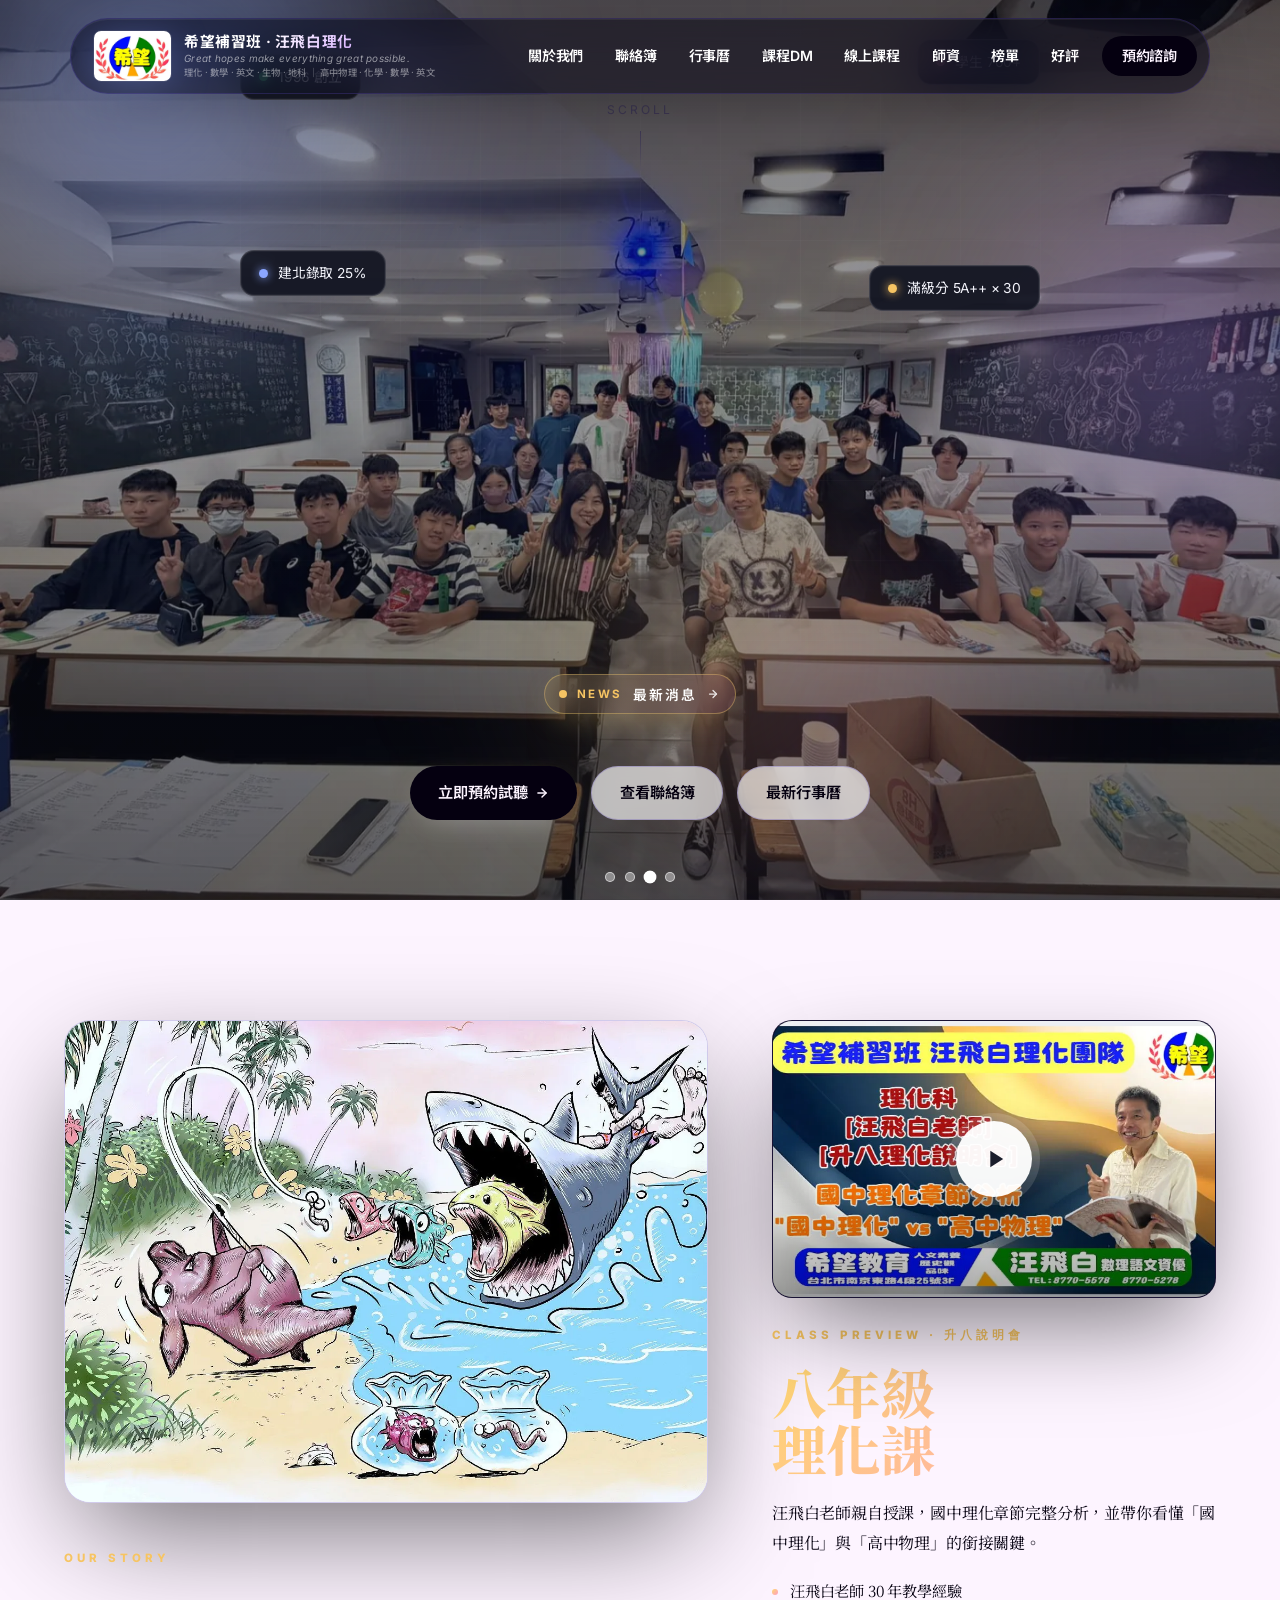
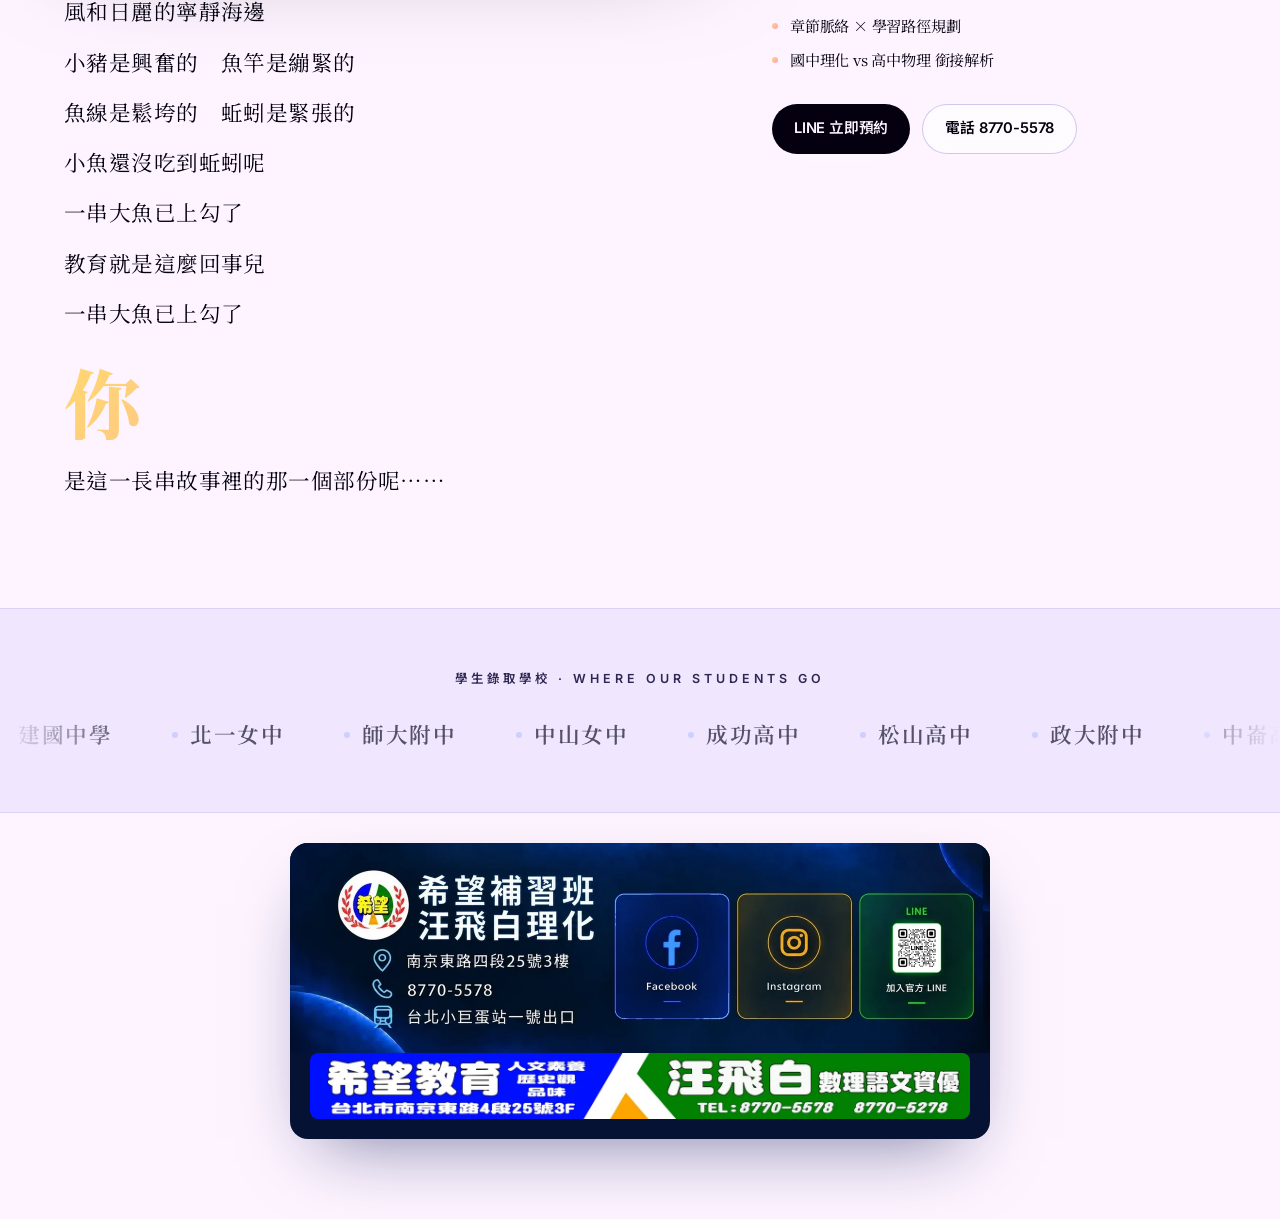
==== index.html @ b2a1453c "新增115第一次段考英雄榜、國七DM、資料夾整理" ====
<!DOCTYPE html>
<html lang="zh-Hant">
<head>
<meta charset="UTF-8" />
<meta name="viewport" content="width=device-width, initial-scale=1.0" />
<title>希望補習班 汪飛白理化 | 台北小巨蛋國高中文理補習班</title>
<meta name="description" content="希望補習班 · 汪飛白理化，深耕台北小巨蛋商圈 30 年。國高中文理專業師資團隊，建中北一女錄取率 25%、累積滿級分 30 人。國七~高三 物理、化學、數學、英文小班教學。" />
<meta name="keywords" content="希望補習班,希望文理補習班,汪飛白,汪飛白理化,松山補習班,小巨蛋補習班,敦化補習班,介壽補習班,國中補習班,高中補習班,國中理化,高中物理,國中數學,國中英文,建中,北一女" />
<meta name="author" content="希望補習班 汪飛白理化" />
<meta name="robots" content="index, follow, max-image-preview:large" />
<meta name="google-site-verification" content="10Nejl_O8mydsy_ZxcVvNp6edB3U8rQFWppxsWpcWUs" />

<!-- Open Graph (Facebook / LINE 分享卡片) -->
<meta property="og:type" content="website" />
<meta property="og:title" content="希望補習班 汪飛白理化 | 台北小巨蛋國高中文理補習班" />
<meta property="og:description" content="深耕台北小巨蛋商圈 30 年。建中北一女錄取率 25%、累積滿級分 30 人。國中高中物理、化學、數學、英文。" />
<meta property="og:image" content="https://www.ourhope.com.tw/og-image.jpg" />
<meta property="og:image:width" content="1200" />
<meta property="og:image:height" content="630" />
<meta property="og:image:alt" content="希望文理補習班 · 汪飛白理化 — 建中北一女錄取率 25%、會考滿級分 5A++ × 30" />
<meta property="og:url" content="https://www.ourhope.com.tw/" />
<meta property="og:site_name" content="希望補習班 汪飛白理化" />
<meta property="og:locale" content="zh_TW" />

<!-- Twitter Card -->
<meta name="twitter:card" content="summary_large_image" />
<meta name="twitter:title" content="希望補習班 汪飛白理化" />
<meta name="twitter:description" content="30 年信任之選 · 建北錄取率 25% · 滿級分 30 人" />
<meta name="twitter:image" content="https://www.ourhope.com.tw/og-image.jpg" />

<link rel="canonical" href="https://www.ourhope.com.tw/" />
<link rel="icon" type="image/png" href="navbar-logo.jpg" />

<!-- Schema.org 結構化資料 (Google 搜尋結果更豐富) -->
<script type="application/ld+json">
{
  "@context": "https://schema.org",
  "@type": "EducationalOrganization",
  "name": "希望補習班 汪飛白理化",
  "alternateName": ["希望文理補習班", "汪飛白理化", "希望補習班"],
  "url": "https://www.ourhope.com.tw/",
  "logo": "https://www.ourhope.com.tw/navbar-logo.jpg",
  "image": "https://www.ourhope.com.tw/og-image.jpg",
  "description": "深耕台北小巨蛋商圈 30 年，國高中文理專業師資。建中北一女錄取率 25%、累積滿級分 30 人。",
  "address": {
    "@type": "PostalAddress",
    "addressLocality": "台北市",
    "addressRegion": "松山區",
    "addressCountry": "TW"
  },
  "telephone": "+886-2-8770-5578"
}
</script>
<script type="application/ld+json">
{
  "@context": "https://schema.org",
  "@type": "WebSite",
  "url": "https://www.ourhope.com.tw/",
  "name": "希望補習班 汪飛白理化",
  "alternateName": "希望文理補習班"
}
</script>
<link rel="preconnect" href="https://fonts.googleapis.com">
<link rel="preconnect" href="https://fonts.gstatic.com" crossorigin>
<!-- 首屏主圖：最高優先度先抓，讓第一眼的畫面立刻出現 -->
<link rel="preload" as="image" href="封面底圖.webp" fetchpriority="high" />
<!-- 名片在每一頁最下方，先低優先權預抓，捲到時才不用等 -->
<link rel="preload" as="image" href="%E8%81%AF%E7%B5%A1%E8%B3%87%E8%A8%8A-v3.webp" media="(min-width: 681px)" fetchpriority="low" />
<link rel="preload" as="image" href="%E8%81%AF%E7%B5%A1%E8%B3%87%E8%A8%8A-%E6%89%8B%E6%A9%9F-v3.webp" media="(max-width: 680px)" fetchpriority="low" />
<link rel="preload" as="image" href="%E5%B8%8C%E6%9C%9B%E6%95%99%E8%82%B2%E6%8B%9B%E7%89%8C-v3.webp" fetchpriority="low" />
<!-- 字體改成非阻塞載入：不擋住第一次繪製 -->
<link rel="stylesheet" href="https://fonts.googleapis.com/css2?family=Inter:wght@400;500;600;700;800;900&family=Noto+Sans+TC:wght@400;500;600;700;800;900&family=Noto+Serif+TC:wght@500;700&display=swap" media="print" onload="this.media='all'" />
<noscript><link rel="stylesheet" href="https://fonts.googleapis.com/css2?family=Inter:wght@400;500;600;700;800;900&family=Noto+Sans+TC:wght@400;500;600;700;800;900&family=Noto+Serif+TC:wght@500;700&display=swap" /></noscript>
<style>
  :root {
    --bg: #fdf4ff;
    --bg-1: #f0e7ff;
    --bg-2: #e8dcff;
    --surface: rgba(255,255,255,0.65);
    --surface-2: rgba(255,255,255,0.80);
    --surface-3: rgba(255,255,255,0.92);
    --border: rgba(91, 71, 188, 0.14);
    --border-strong: rgba(91, 71, 188, 0.28);

    --text: #050010;
    --text-2: #15102a;
    --text-3: #2e2752;

    --brand: #8ba6ff;
    --brand-2: #6a8dff;
    --gold: #f6c463;
    --rose: #ff8bbf;
    --emerald: #4ade80;

    --g-hero: linear-gradient(135deg, #8ba6ff 0%, #b88dff 40%, #ff8bbf 80%, #ffc063 100%);
    --g-brand: linear-gradient(135deg, #8ba6ff 0%, #b88dff 100%);
    --g-gold: linear-gradient(135deg, #ffd88a 0%, #f6a14f 100%);
    --g-text: linear-gradient(135deg, #5b6ee6 0%, #d946ef 60%, #f59e0b 100%);

    --ease: cubic-bezier(0.22, 1, 0.36, 1);
    --ease-smooth: cubic-bezier(0.4, 0, 0.2, 1);

    --r-sm: 12px;
    --r-md: 18px;
    --r-lg: 24px;
    --r-xl: 36px;
  }

  * { margin: 0; padding: 0; box-sizing: border-box; }

  html {
    scroll-behavior: smooth;
    -webkit-font-smoothing: antialiased;
    -moz-osx-font-smoothing: grayscale;
  }

  body {
    font-family: 'Inter', 'Noto Sans TC', -apple-system, BlinkMacSystemFont, "PingFang TC", "Microsoft JhengHei", sans-serif;
    color: var(--text);
    background: #fdf4ff;
    line-height: 1.6;
    overflow-x: hidden;
    letter-spacing: -0.011em;
  }

  /* Grain 雜訊紋理 */
  body::before {
    content: '';
    position: fixed;
    inset: 0;
    background-image: url("data:image/svg+xml,%3Csvg xmlns='http://www.w3.org/2000/svg' width='200' height='200'%3E%3Cfilter id='n'%3E%3CfeTurbulence type='fractalNoise' baseFrequency='0.8' numOctaves='3' stitchTiles='stitch'/%3E%3CfeColorMatrix values='0 0 0 0 1  0 0 0 0 1  0 0 0 0 1  0 0 0 0.04 0'/%3E%3C/filter%3E%3Crect width='200' height='200' filter='url(%23n)'/%3E%3C/svg%3E");
    opacity: 0.18;
    pointer-events: none;
    z-index: 2000;
    mix-blend-mode: multiply;
  }

  /* 光暈已移除 — 純亮色漸層底色 */

  img { max-width: 100%; display: block; }
  a { color: inherit; text-decoration: none; }
  button { font-family: inherit; }

  ::selection {
    background: rgba(91,110,230,0.25);
    color: var(--text);
  }

  /* 滾動進度條 */
  .scroll-progress {
    position: fixed;
    top: 0; left: 0;
    height: 2px;
    background: var(--g-hero);
    width: 0;
    z-index: 2100;
    transition: width 0.1s;
  }

  /* 游標光暈 */
  .cursor-glow {
    position: fixed;
    width: 500px; height: 500px;
    border-radius: 50%;
    background: radial-gradient(circle, rgba(139,166,255,0.08) 0%, transparent 60%);
    pointer-events: none;
    z-index: 1;
    transform: translate(-50%, -50%);
    transition: opacity 0.3s;
    opacity: 0;
  }

  .container {
    max-width: 1200px;
    margin: 0 auto;
    padding: 0 24px;
    position: relative;
    z-index: 1;
  }

  .container-wide {
    max-width: 1320px;
    margin: 0 auto;
    padding: 0 24px;
    position: relative;
    z-index: 1;
  }

  /* ========== 導覽列 ========== */
  /* 只給搜尋引擎與螢幕閱讀器看的標題：畫面上不佔位置，內容與招牌文字一致 */
  .sr-title {
    position: absolute; width: 1px; height: 1px;
    margin: -1px; padding: 0; overflow: hidden;
    clip: rect(0 0 0 0); clip-path: inset(50%); white-space: nowrap; border: 0;
  }

  header {
    position: fixed;
    top: 18px;
    left: 50%;
    transform: translateX(-50%);
    width: calc(100% - 32px);
    max-width: 1140px;
    z-index: 1000;
    transition: top 0.4s var(--ease);
  }

  nav {
    display: flex;
    justify-content: space-between;
    align-items: center;
    padding: 11px 12px 11px 22px;
    background: rgba(8,8,20,0.55);
    backdrop-filter: blur(24px) saturate(1.8);
    -webkit-backdrop-filter: blur(24px) saturate(1.8);
    border: 1px solid var(--border-strong);
    border-radius: 999px;
    box-shadow: 0 20px 60px -25px rgba(0,0,0,0.6), inset 0 1px 0 rgba(255,255,255,0.06);
    transition: all 0.4s var(--ease);
  }

  header.scrolled nav { background: rgba(8,8,20,0.85); }

  /* 往下滑時導覽列淡出、往上滑或回到頂部時淡入 */
  header {
    transition: top 0.4s var(--ease), opacity 0.35s var(--ease), transform 0.35s var(--ease);
  }
  header.nav-hidden {
    opacity: 0;
    transform: translateX(-50%) translateY(-16px);
    pointer-events: none;
  }

  .logo {
    display: flex;
    align-items: center;
    gap: 12px;
    text-decoration: none;
    transition: opacity 0.3s var(--ease), transform 0.3s var(--ease);
  }

  .logo:hover { opacity: 0.9; transform: translateY(-1px); }

  .logo-img {
    height: 52px;
    width: auto;
    display: block;
    border-radius: 8px;
    border: 1px solid rgba(255,255,255,0.08);
    filter: drop-shadow(0 6px 18px rgba(139,166,255,0.28));
  }

  .logo-text {
    display: flex;
    flex-direction: column;
    gap: 2px;
    line-height: 1.2;
    white-space: nowrap;
  }
  .logo-name {
    font-size: 0.92rem;
    font-weight: 700;
    color: #fff;
    letter-spacing: 0.6px;
    background: linear-gradient(135deg, #fff 30%, #d9b3ff 70%, #ffd770);
    -webkit-background-clip: text;
    background-clip: text;
    -webkit-text-fill-color: transparent;
  }
  .logo-slogan {
    font-size: 0.62rem;
    color: rgba(255,255,255,0.55);
    font-style: italic;
    letter-spacing: 0.3px;
    font-family: 'Inter', 'Noto Serif TC', serif;
  }
  .logo-subjects {
    font-size: 0.58rem;
    color: rgba(255,255,255,0.42);
    letter-spacing: 0.2px;
    font-weight: 500;
  }

  /* 中尺寸隱藏科別列，維持 nav 不過度擁擠 */
  @media (max-width: 1180px) {
    .logo-subjects { display: none; }
  }
  @media (max-width: 1020px) {
    .logo-slogan { display: none; }
  }
  /* 手機保留店名，隱藏標語跟科目 */
  @media (max-width: 900px) {
    .logo-name {
      font-size: 0.88rem;
      line-height: 1.15;
      white-space: nowrap;
    }
  }
  @media (max-width: 560px) {
    .logo-name { font-size: 0.78rem; }
  }
  @media (max-width: 420px) {
    .logo-name { font-size: 0.72rem; }
  }

  @media (max-width: 768px) {
    .logo-img { height: 42px; }
  }

  .nav-links {
    display: flex;
    gap: 2px;
    list-style: none;
    align-items: center;
  }

  .nav-links > li > a {
    color: #ffffff;
    font-size: 0.88rem;
    font-weight: 600;
    padding: 8px 15px;
    border-radius: 999px;
    transition: all 0.3s var(--ease);
    display: inline-block;
  }

  .nav-links > li > a:hover {
    color: #ffffff;
    background: rgba(255,255,255,0.16);
  }

  .nav-cta {
    color: var(--bg) !important;
    background: var(--text);
    padding: 9px 20px !important;
    font-weight: 600 !important;
    border-radius: 999px;
    transition: all 0.3s var(--ease);
    margin-left: 6px;
  }

  .nav-cta:hover {
    background: white !important;
    transform: translateY(-1px);
    box-shadow: 0 10px 30px -10px rgba(255,255,255,0.4);
  }

  .menu-toggle {
    display: none;
    background: var(--surface-2);
    border: 1px solid var(--border-strong);
    color: var(--text);
    width: 38px; height: 38px;
    border-radius: 999px;
    cursor: pointer;
    font-size: 1rem;
  }

  /* ========== Hero ========== */
  .hero {
    padding: 140px 0 60px;
    position: relative;
    overflow: hidden;
    min-height: 100vh;
    display: flex !important;
    align-items: flex-end !important;
    background: #0a0c16;
  }

  /* === Hero 背景輪播 === */
  /* 首屏主圖的極小模糊預覽（內嵌 <1KB）：圖還沒到之前就先有畫面，不會留白 */
  .hero-slides {
    background-image: url("[data-uri]");
    background-size: cover;
    background-position: center;
  }
  .hero-slides {
    position: absolute !important;
    inset: 0;
    z-index: 0 !important;
    overflow: hidden;
  }
  .hero-slide {
    position: absolute;
    inset: 0;
    background-size: cover;
    background-position: center;
    background-repeat: no-repeat;
    opacity: 0;
    transition: opacity 1.4s cubic-bezier(0.4, 0, 0.2, 1);
    will-change: opacity;
  }
  /* 顯示完整圖片（不裁切，會留邊） */
  .hero-slide.is-contain {
    background-size: contain;
    background-color: #0a0c16;
  }
  .hero-slide.is-active { opacity: 1; }
  /* 上方深色漸層 - 改成較淡讓照片看得清楚 */
  .hero-slides::after {
    content: '';
    position: absolute;
    inset: 0;
    background: linear-gradient(180deg,
      rgba(10, 12, 22, 0.55) 0%,
      rgba(10, 12, 22, 0.40) 45%,
      rgba(10, 12, 22, 0.65) 100%);
    pointer-events: none;
    z-index: 2;
  }
  .hero > .floating-elements,
  .hero > .scroll-indicator { position: relative; z-index: 3; }
  /* hero 內容區 (NEWS + 按鈕) 永遠固定在 hero 底部 */
  .hero > .container {
    position: absolute !important;
    left: 0 !important;
    right: 0 !important;
    bottom: 80px !important;
    z-index: 4;
  }
  .hero-inner {
    position: relative;
    z-index: 5;
  }
  .hero > .hero-bg { position: absolute; z-index: 1; }
  .hero > .hero-dots { z-index: 5; }

  /* 輪播指示器（小圓點） */
  .hero-dots {
    position: absolute;
    bottom: 18px;
    left: 50%;
    transform: translateX(-50%);
    display: flex;
    gap: 10px;
    z-index: 5;
  }
  .hero-dot {
    width: 10px;
    height: 10px;
    border-radius: 50%;
    background: rgba(255,255,255,0.4);
    border: 1px solid rgba(255,255,255,0.6);
    cursor: pointer;
    padding: 0;
    transition: background 0.3s, transform 0.3s;
  }
  .hero-dot:hover { background: rgba(255,255,255,0.7); }
  .hero-dot.is-active {
    background: #fff;
    transform: scale(1.3);
  }

  .hero-bg {
    position: absolute;
    inset: 0;
    pointer-events: none;
    overflow: hidden;
  }

  .orb {
    position: absolute;
    border-radius: 50%;
    filter: blur(100px);
  }

  .orb-1 {
    width: 600px; height: 600px;
    background: radial-gradient(circle, rgba(139,166,255,0.6) 0%, transparent 70%);
    top: -200px; left: -150px;
    animation: float 25s infinite ease-in-out;
  }

  .orb-2 {
    width: 500px; height: 500px;
    background: radial-gradient(circle, rgba(184,141,255,0.5) 0%, transparent 70%);
    top: 100px; right: -150px;
    animation: float 30s infinite ease-in-out reverse;
  }

  .orb-3 {
    width: 400px; height: 400px;
    background: radial-gradient(circle, rgba(246,196,99,0.3) 0%, transparent 70%);
    bottom: 50px; left: 40%;
    animation: float 35s infinite ease-in-out;
  }

  .orb-4 {
    width: 350px; height: 350px;
    background: radial-gradient(circle, rgba(255,139,191,0.3) 0%, transparent 70%);
    top: 60%; right: 20%;
    animation: float 28s infinite ease-in-out reverse;
  }

  @keyframes float {
    0%, 100% { transform: translate(0, 0) scale(1); }
    33% { transform: translate(80px, -60px) scale(1.1); }
    66% { transform: translate(-50px, 80px) scale(0.95); }
  }

  /* Hero 網格背景 */
  .hero-grid {
    position: absolute;
    inset: 0;
    background-image:
      linear-gradient(rgba(255,255,255,0.02) 1px, transparent 1px),
      linear-gradient(90deg, rgba(255,255,255,0.02) 1px, transparent 1px);
    background-size: 80px 80px;
    mask-image: radial-gradient(ellipse 80% 60% at 50% 40%, black 30%, transparent 80%);
    -webkit-mask-image: radial-gradient(ellipse 80% 60% at 50% 40%, black 30%, transparent 80%);
    pointer-events: none;
  }

  /* 浮動徽章/圖示 */
  .floating-elements {
    position: absolute;
    inset: 0;
    pointer-events: none;
    z-index: 3;
  }

  .float-item {
    position: absolute;
    background: rgba(20, 22, 34, 0.94);
    border: 1px solid rgba(255,255,255,0.18);
    border-radius: 14px;
    padding: 11px 18px;
    font-size: 0.86rem;
    color: #f3f4fb;
    display: flex;
    align-items: center;
    gap: 10px;
    box-shadow: 0 24px 60px -20px rgba(0,0,0,0.55), 0 0 0 1px rgba(255,255,255,0.04) inset;
    white-space: nowrap;
    animation: floatUp 12s infinite ease-in-out;
  }

  .float-item .dot {
    width: 9px; height: 9px;
    border-radius: 50%;
  }

  /* 四顆浮動徽章：時間軸縮小到 560px 後，徽章往內收到 calc(50% - 400px)，
     離中間 560px 寬的內容仍留約 120px 緩衝；上徽章壓在 navbar 下方留白，
     下徽章貼在按鈕下方留白，在 990px 左右的視窗就看得到。 */
  .float-1 { top: 110px; left: calc(50% - 400px); animation-delay: 0s; }
  .float-1 .dot { background: var(--brand); box-shadow: 0 0 10px var(--brand); }

  .float-2 { top: 125px; right: calc(50% - 400px); animation-delay: -3s; }
  .float-2 .dot { background: var(--gold); box-shadow: 0 0 10px var(--gold); }

  .float-3 { bottom: 40px; left: calc(50% - 400px); animation-delay: -6s; }
  .float-3 .dot { background: var(--emerald); box-shadow: 0 0 10px var(--emerald); }

  .float-4 { bottom: 55px; right: calc(50% - 400px); animation-delay: -9s; }
  .float-4 .dot { background: var(--rose); box-shadow: 0 0 10px var(--rose); }

  /* 視窗不夠寬就直接隱藏，避免擠壓主內容 */
  @media (max-width: 900px) {
    .floating-elements { display: none; }
  }

  @keyframes floatUp {
    0%, 100% { transform: translateY(0); opacity: 0.7; }
    50% { transform: translateY(-20px); opacity: 1; }
  }

  .hero-inner {
    position: relative;
    z-index: 5;
    text-align: center;
    max-width: 950px;
    margin: 0 auto;
    width: 100%;
  }


  /* 預約按鈕：跟 NEWS 一起在 hero-inner 內，不額外定位 */
  .hero > .container .hero-buttons {
    margin-top: 24px !important;
    animation: none !important;
  }

  /* ========== 最新消息 Pill ========== */
  .news-pill {
    display: inline-flex;
    align-items: center;
    gap: 10px;
    padding: 9px 16px 9px 14px;
    margin: 0 auto 28px;
    background: linear-gradient(135deg, rgba(255, 215, 112, 0.14), rgba(255, 139, 191, 0.1));
    border: 1px solid rgba(255, 215, 112, 0.35);
    border-radius: 999px;
    color: #fff;
    font-family: 'Inter', 'Noto Sans TC', sans-serif;
    font-size: 0.86rem;
    letter-spacing: 0.04em;
    cursor: pointer;
    backdrop-filter: blur(12px);
    -webkit-backdrop-filter: blur(12px);
    box-shadow: 0 10px 30px -10px rgba(255, 215, 112, 0.35);
    transition: transform 0.25s var(--ease), box-shadow 0.25s var(--ease), border-color 0.25s var(--ease);
    animation: fadeInUp 0.9s var(--ease) 0.3s both;
  }
  .news-pill:hover {
    transform: translateY(-2px);
    border-color: rgba(255, 215, 112, 0.7);
    box-shadow: 0 16px 40px -10px rgba(255, 215, 112, 0.55);
  }
  .news-pill-dot {
    width: 8px;
    height: 8px;
    border-radius: 50%;
    background: var(--gold);
    box-shadow: 0 0 0 0 rgba(255, 215, 112, 0.9);
    animation: newsPillPulse 2.1s infinite;
    flex: 0 0 auto;
  }
  @keyframes newsPillPulse {
    0%   { box-shadow: 0 0 0 0 rgba(255, 215, 112, 0.85); }
    70%  { box-shadow: 0 0 0 12px rgba(255, 215, 112, 0); }
    100% { box-shadow: 0 0 0 0 rgba(255, 215, 112, 0); }
  }
  .news-pill-kicker {
    font-size: 0.72rem;
    font-weight: 700;
    letter-spacing: 2.5px;
    color: var(--gold);
  }
  .news-pill-label {
    font-weight: 600;
    letter-spacing: 0.15em;
  }
  .news-pill-arrow {
    opacity: 0.85;
    transition: transform 0.25s var(--ease);
  }
  .news-pill:hover .news-pill-arrow {
    transform: translateX(3px);
  }

  /* ========== 最新消息 彈窗 ========== */
  .news-modal {
    position: fixed;
    inset: 0;
    z-index: 9999;
    display: flex;
    align-items: center;
    justify-content: center;
    padding: 24px;
  }
  .news-modal[hidden] { display: none; }
  .news-modal-backdrop {
    position: absolute;
    inset: 0;
    background: rgba(6, 8, 18, 0.72);
    backdrop-filter: blur(8px);
    -webkit-backdrop-filter: blur(8px);
    opacity: 0;
    transition: opacity 0.25s var(--ease);
    cursor: pointer;
  }
  .news-modal.is-open .news-modal-backdrop { opacity: 1; }

  .news-modal-card {
    position: relative;
    width: min(520px, 100%);
    padding: 44px 40px 36px;
    background: linear-gradient(180deg, rgba(28, 32, 50, 0.98), rgba(18, 20, 34, 0.98));
    border: 1px solid rgba(255, 215, 112, 0.28);
    border-radius: 20px;
    box-shadow: 0 40px 120px -20px rgba(0, 0, 0, 0.8), 0 0 0 1px rgba(255,255,255,0.04) inset;
    text-align: center;
    transform: translateY(20px) scale(0.96);
    opacity: 0;
    transition: transform 0.3s var(--ease), opacity 0.3s var(--ease);
  }
  .news-modal.is-open .news-modal-card {
    transform: translateY(0) scale(1);
    opacity: 1;
  }
  .news-modal-close {
    position: absolute;
    top: 14px;
    right: 16px;
    width: 34px;
    height: 34px;
    border-radius: 50%;
    border: 1px solid rgba(255,255,255,0.15);
    background: rgba(255,255,255,0.04);
    color: #fff;
    font-size: 1.4rem;
    line-height: 1;
    cursor: pointer;
    display: flex;
    align-items: center;
    justify-content: center;
    transition: background 0.2s var(--ease), border-color 0.2s var(--ease);
  }
  .news-modal-close:hover {
    background: rgba(255,255,255,0.12);
    border-color: rgba(255,255,255,0.3);
  }
  .news-modal-kicker {
    display: inline-block;
    font-family: 'Inter', 'Noto Sans TC', sans-serif;
    font-size: 0.72rem;
    font-weight: 700;
    letter-spacing: 3px;
    color: var(--gold);
    margin-bottom: 14px;
  }
  .news-modal-title {
    font-family: 'Noto Serif TC', serif;
    font-size: clamp(1.4rem, 3.5vw, 1.8rem);
    font-weight: 700;
    color: #fff;
    letter-spacing: -0.01em;
    line-height: 1.35;
    margin: 0 0 14px;
  }
  .news-modal-body {
    color: var(--text-2);
    font-size: 1rem;
    line-height: 1.75;
    margin: 0 0 28px;
  }
  .news-modal-actions {
    display: flex;
    gap: 12px;
    justify-content: center;
    flex-wrap: wrap;
  }
  .news-modal-actions .btn { min-width: 140px; }

  @media (max-width: 520px) {
    .news-modal-card { padding: 36px 22px 26px; }
    .news-pill { font-size: 0.78rem; padding: 8px 14px 8px 12px; }
    .news-pill-kicker { display: none; }
  }

  .hero-badge {
    display: inline-flex;
    align-items: center;
    gap: 10px;
    background: var(--surface);
    border: 1px solid var(--border-strong);
    padding: 7px 16px 7px 8px;
    border-radius: 999px;
    font-size: 0.82rem;
    color: var(--text-2);
    margin-bottom: 36px;
    backdrop-filter: blur(20px);
    -webkit-backdrop-filter: blur(20px);
    animation: fadeInDown 0.8s var(--ease) 0.2s both;
  }

  .hero-badge .dot-wrap {
    width: 18px; height: 18px;
    border-radius: 50%;
    background: rgba(74,222,128,0.15);
    display: flex;
    align-items: center;
    justify-content: center;
  }

  .hero-badge .dot-wrap::after {
    content: '';
    width: 7px; height: 7px;
    border-radius: 50%;
    background: var(--emerald);
    box-shadow: 0 0 10px var(--emerald);
    animation: pulse 2s infinite;
  }

  @keyframes pulse {
    0%, 100% { opacity: 1; transform: scale(1); }
    50% { opacity: 0.5; transform: scale(0.8); }
  }

  .hero h1 {
    font-size: clamp(2.6rem, 7vw, 6rem);
    font-weight: 700;
    line-height: 1.02;
    letter-spacing: -0.035em;
    margin-bottom: 32px;
    background: var(--g-text);
    -webkit-background-clip: text;
    background-clip: text;
    -webkit-text-fill-color: transparent;
    animation: fadeInUp 1s var(--ease) 0.4s both;
  }

  .hero h1 .gradient-word {
    background: var(--g-hero);
    background-size: 200% 200%;
    -webkit-background-clip: text;
    background-clip: text;
    -webkit-text-fill-color: transparent;
    display: inline-block;
    animation: gradientShift 6s ease-in-out infinite;
  }

  @keyframes gradientShift {
    0%, 100% { background-position: 0% 50%; }
    50% { background-position: 100% 50%; }
  }

  .hero h1 .serif {
    font-family: 'Noto Serif TC', serif;
    font-weight: 500;
    font-style: italic;
  }

  .hero-desc {
    font-size: clamp(1rem, 1.4vw, 1.25rem);
    color: var(--text-2);
    margin-bottom: 44px;
    line-height: 1.7;
    max-width: 680px;
    margin-left: auto;
    margin-right: auto;
    font-weight: 400;
    animation: fadeInUp 1s var(--ease) 0.6s both;
  }

  .hero-buttons {
    display: flex;
    gap: 14px;
    justify-content: center;
    flex-wrap: wrap;
    margin-top: 56px;
    animation: fadeInUp 1s var(--ease) 1.1s both;
  }

  @keyframes fadeInUp {
    from { opacity: 0; transform: translateY(30px); }
    to { opacity: 1; transform: translateY(0); }
  }

  @keyframes fadeInDown {
    from { opacity: 0; transform: translateY(-20px); }
    to { opacity: 1; transform: translateY(0); }
  }

  .btn {
    display: inline-flex;
    align-items: center;
    gap: 8px;
    padding: 14px 28px;
    border-radius: 999px;
    font-family: inherit;
    font-size: 0.95rem;
    font-weight: 600;
    border: none;
    cursor: pointer;
    transition: all 0.3s var(--ease);
    position: relative;
    overflow: hidden;
    text-decoration: none;
  }

  .btn-primary {
    background: var(--text);
    color: var(--bg);
    box-shadow: 0 10px 30px -10px rgba(255,255,255,0.3);
  }

  .btn-primary::before {
    content: '';
    position: absolute;
    inset: 0;
    background: var(--g-hero);
    opacity: 0;
    transition: opacity 0.4s;
  }

  .btn-primary:hover::before { opacity: 1; }
  .btn-primary > * { position: relative; z-index: 1; }

  .btn-primary:hover {
    transform: translateY(-2px);
    color: white;
    box-shadow: 0 20px 40px -10px rgba(139,166,255,0.5);
  }

  .btn-ghost {
    background: var(--surface);
    color: var(--text);
    border: 1px solid var(--border-strong);
    backdrop-filter: blur(10px);
  }

  .btn-ghost:hover {
    background: var(--surface-2);
    border-color: var(--text-3);
    transform: translateY(-2px);
  }

  .btn-arrow { transition: transform 0.3s var(--ease); }
  .btn:hover .btn-arrow { transform: translateX(4px); }

  /* Scroll 指示器 */
  .scroll-indicator {
    position: absolute;
    bottom: 40px;
    left: 50%;
    transform: translateX(-50%);
    color: var(--text-3);
    font-size: 0.75rem;
    letter-spacing: 3px;
    text-transform: uppercase;
    display: flex;
    flex-direction: column;
    align-items: center;
    gap: 12px;
    opacity: 0.6;
    animation: bounce 2s infinite;
    z-index: 5;
  }

  .scroll-indicator::after {
    content: '';
    width: 1px; height: 40px;
    background: linear-gradient(180deg, var(--text-3), transparent);
  }

  @keyframes bounce {
    0%, 100% { transform: translate(-50%, 0); }
    50% { transform: translate(-50%, 8px); }
  }

  /* ========== Marquee 學校列 ========== */
  .trusted {
    padding: 50px 0;
    border-top: 1px solid var(--border);
    border-bottom: 1px solid var(--border);
    overflow: hidden;
    background: var(--bg-1);
  }

  .trusted-label {
    text-align: center;
    color: var(--text-3);
    font-size: 0.78rem;
    letter-spacing: 4px;
    margin-bottom: 28px;
    text-transform: uppercase;
    font-weight: 600;
  }

  .marquee {
    display: flex;
    overflow: hidden;
    mask-image: linear-gradient(90deg, transparent, black 10%, black 90%, transparent);
    -webkit-mask-image: linear-gradient(90deg, transparent, black 10%, black 90%, transparent);
  }

  .marquee-track {
    display: flex;
    gap: 60px;
    animation: scroll 62s linear infinite;  /* 學校變多，時間跟著拉長，速度維持原本的感覺 */
    padding-right: 60px;
    white-space: nowrap;
  }

  @keyframes scroll {
    to { transform: translateX(-50%); }
  }

  .marquee-item {
    font-size: 1.35rem;
    font-weight: 600;
    color: var(--text-2);
    letter-spacing: 1.5px;
    display: flex;
    align-items: center;
    gap: 12px;
    font-family: 'Noto Serif TC', serif;
    opacity: 0.7;
    transition: opacity 0.3s, color 0.3s;
  }

  .marquee-item:hover { color: var(--text); opacity: 1; }

  .marquee-item::before {
    content: '';
    width: 6px; height: 6px;
    border-radius: 50%;
    background: var(--brand);
    opacity: 0.5;
  }

  /* ========== Section 共用 ========== */
  /* 畫面外的卡片先不畫（132 張聯絡簿卡是最大宗）。
     contain-intrinsic-size 給一個預估高度，捲軸才不會亂跳。 */
  /* 只用在「沒有圖片」的卡片上。有圖片的區塊不能用，
     否則圖片會等到快捲到才開始載，反而變慢。 */
  .homework-subject { content-visibility: auto; contain-intrinsic-size: auto 96px; }
  .school-card      { content-visibility: auto; contain-intrinsic-size: auto 150px; }
  .faq-item         { content-visibility: auto; contain-intrinsic-size: auto 80px; }

  /* ===== 效能 =====
     1) 捲動時暫停裝飾性動畫：捲的當下看不出來，但省掉整頁重繪
     2) 看不到的區塊不畫：content-visibility 讓瀏覽器跳過畫面外的排版與繪製 */
  /* 捲動中暫停所有 CSS 動畫（fade-up 用的是 transition，不受影響） */
  html.is-scrolling *,
  html.is-scrolling *::before,
  html.is-scrolling *::after {
    animation-play-state: paused !important;
  }
  @media (prefers-reduced-motion: reduce) {
    .float-item, .orb, .news-pill, .marquee-track { animation: none !important; }
  }

  /* 不設 z-index：避免建立堆疊脈絡，否則小飛（固定定位）無法排在
     section 內部的背景圖之上、文字容器之下。位置在 DOM 後方，
     仍會正常蓋過 .page-bg。 */
  section { padding: 140px 0; position: relative; }

  .section-header {
    text-align: center;
    margin-bottom: 80px;
    max-width: 760px;
    margin-left: auto;
    margin-right: auto;
  }

  .section-kicker {
    display: inline-flex;
    align-items: center;
    gap: 12px;
    color: var(--brand);
    font-size: 0.8rem;
    font-weight: 600;
    letter-spacing: 4px;
    margin-bottom: 18px;
    text-transform: uppercase;
    padding: 6px 14px;
    background: rgba(139,166,255,0.08);
    border: 1px solid rgba(139,166,255,0.2);
    border-radius: 999px;
  }

  .section-kicker::before {
    content: '';
    width: 5px; height: 5px;
    border-radius: 50%;
    background: var(--brand);
    box-shadow: 0 0 8px var(--brand);
  }

  .section-title {
    font-size: clamp(2rem, 4vw, 3.4rem);
    font-weight: 700;
    margin-bottom: 20px;
    letter-spacing: -0.035em;
    line-height: 1.1;
    background: var(--g-text);
    -webkit-background-clip: text;
    background-clip: text;
    -webkit-text-fill-color: transparent;
  }

  .section-title .serif {
    font-family: 'Noto Serif TC', serif;
    font-weight: 500;
    font-style: italic;
  }

  .section-subtitle {
    color: var(--text-2);
    font-size: 1.08rem;
    line-height: 1.75;
  }

  /* ========== About ========== */
  .about { padding: 140px 0 120px; position: relative; }
  .about::before {
    content: '';
    position: absolute;
    top: 10%; left: 50%;
    transform: translateX(-50%);
    width: 1000px; height: 500px;
    background: radial-gradient(ellipse, rgba(246,196,99,0.06), transparent 70%);
    pointer-events: none;
  }

  /* 關於我們 · 宗旨 */
  .about-mission {
    max-width: 760px;
    margin: 48px auto 0;
    text-align: center;
    font-family: 'Noto Serif TC', serif;
  }
  .about-mission p {
    font-size: clamp(1.02rem, 1.5vw, 1.18rem);
    line-height: 2;
    color: var(--text-2);
    margin: 0 0 18px;
    letter-spacing: 0.02em;
  }
  .about-mission p:last-child { margin-bottom: 0; }
  .about-mission strong {
    color: #fff;
    font-weight: 700;
    background: linear-gradient(135deg, #ffd770, #ff9ec4);
    -webkit-background-clip: text;
    background-clip: text;
    -webkit-text-fill-color: transparent;
  }
  .about-mission em {
    font-style: normal;
    font-weight: 700;
    color: var(--gold);
    border-bottom: 1px dashed rgba(255,215,112,0.45);
    padding-bottom: 2px;
  }

  .about-divider {
    width: 80px;
    height: 1px;
    margin: 72px auto 56px;
    background: linear-gradient(90deg, transparent, rgba(255,215,112,0.55), transparent);
    position: relative;
  }
  .about-divider::after {
    content: '';
    position: absolute;
    top: -3px; left: 50%;
    transform: translateX(-50%);
    width: 7px; height: 7px;
    border-radius: 50%;
    background: var(--gold);
    box-shadow: 0 0 0 5px rgba(255,215,112,0.18);
  }

  .about-origin-head {
    text-align: center;
    margin-bottom: 60px;
  }
  .about-origin-head .section-kicker { margin-bottom: 14px; }
  .about-origin-head h3 {
    font-family: 'Noto Serif TC', serif;
    font-size: clamp(1.8rem, 3.6vw, 2.6rem);
    font-weight: 700;
    margin: 0;
    line-height: 1.3;
    letter-spacing: -0.01em;
  }

  /* 時間軸 */
  .about-timeline {
    list-style: none;
    padding: 0;
    margin: 0;
    max-width: 880px;
    margin-left: auto;
    margin-right: auto;
    position: relative;
  }
  .about-timeline::before {
    content: '';
    position: absolute;
    left: 162px;
    top: 14px;
    bottom: 14px;
    width: 1px;
    background: linear-gradient(180deg,
      transparent 0%,
      rgba(255,215,112,0.35) 10%,
      rgba(255,215,112,0.5) 50%,
      rgba(255,215,112,0.25) 90%,
      transparent 100%);
  }
  .about-milestone {
    position: relative;
    display: grid;
    grid-template-columns: 140px 44px 1fr;
    gap: 0;
    padding: 22px 0;
    align-items: start;
  }
  .about-milestone + .about-milestone { border-top: 1px dashed rgba(255,255,255,0.06); }
  .about-milestone::before {
    content: '';
    grid-column: 2;
    justify-self: center;
    width: 14px; height: 14px;
    border-radius: 50%;
    background: radial-gradient(circle at 30% 30%, #ffd770, #ff9ec4);
    box-shadow: 0 0 0 6px rgba(10,12,22,1), 0 0 0 7px rgba(255,215,112,0.28);
    margin-top: 8px;
    z-index: 1;
  }
  .about-milestone.highlight::before {
    width: 18px; height: 18px;
    box-shadow: 0 0 0 6px rgba(10,12,22,1), 0 0 0 9px rgba(255,215,112,0.45), 0 0 30px rgba(255,215,112,0.5);
  }
  .about-milestone-year {
    grid-column: 1;
    display: flex;
    flex-direction: column;
    align-items: flex-end;
    padding-right: 18px;
    padding-top: 2px;
  }
  .about-milestone-era {
    font-family: 'Noto Serif TC', serif;
    font-size: 1.02rem;
    font-weight: 700;
    color: var(--gold);
    letter-spacing: 0.04em;
    white-space: nowrap;
  }
  .about-milestone-west {
    font-family: 'Inter', sans-serif;
    font-size: 0.78rem;
    font-weight: 700;
    letter-spacing: 2.4px;
    color: var(--text-3);
    margin-top: 3px;
  }
  .about-milestone-body {
    grid-column: 3;
    padding-left: 26px;
    padding-top: 0;
  }
  .about-milestone-body h4 {
    font-family: 'Noto Serif TC', serif;
    font-size: clamp(1.12rem, 2vw, 1.28rem);
    font-weight: 700;
    color: #fff;
    margin: 0 0 10px;
    letter-spacing: 0.01em;
    line-height: 1.45;
  }
  .about-milestone-body p {
    font-family: 'Noto Serif TC', serif;
    color: var(--text-2);
    font-size: 0.98rem;
    line-height: 1.95;
    margin: 0;
    letter-spacing: 0.02em;
  }
  .about-milestone-body p strong {
    color: var(--gold);
    font-weight: 700;
    font-size: 1.1em;
  }
  .about-milestone-stats {
    list-style: none;
    padding: 0;
    margin: 14px 0 0;
    display: flex;
    flex-wrap: wrap;
    gap: 10px;
  }
  .about-milestone-stats li {
    font-family: 'Noto Sans TC', sans-serif;
    font-size: 0.86rem;
    color: var(--text-2);
    padding: 8px 14px;
    background: rgba(255,255,255,0.03);
    border: 1px solid var(--border);
    border-radius: 999px;
  }
  .about-milestone-stats li span {
    color: var(--gold);
    font-weight: 800;
    margin-right: 4px;
  }
  .about-milestone.highlight .about-milestone-body {
    background: linear-gradient(135deg, rgba(255,215,112,0.06), rgba(255,158,196,0.03));
    border-left: 2px solid rgba(255,215,112,0.45);
    border-radius: 0 12px 12px 0;
    padding: 14px 18px 14px 24px;
    margin-left: 0;
  }

  @media (max-width: 720px) {
    .about { padding: 90px 0 80px; }
    .about-mission { margin-top: 32px; }
    .about-divider { margin: 52px auto 40px; }
    .about-timeline::before { left: 16px; }
    .about-milestone {
      grid-template-columns: 32px 1fr;
      padding: 18px 0;
    }
    .about-milestone::before {
      grid-column: 1;
      justify-self: center;
      margin-top: 10px;
    }
    .about-milestone-year {
      grid-column: 2;
      align-items: flex-start;
      padding-right: 0;
      padding-left: 6px;
      flex-direction: row;
      gap: 10px;
      align-items: baseline;
      margin-bottom: 8px;
    }
    .about-milestone-era { font-size: 0.95rem; }
    .about-milestone-west { margin-top: 0; }
    .about-milestone-body {
      grid-column: 2;
      padding-left: 6px;
    }
    .about-milestone.highlight .about-milestone-body {
      padding: 12px 14px 12px 18px;
    }
  }

  .about-hero {
    text-align: center;
    max-width: 960px;
    margin: 0 auto 100px;
  }

  .about-hero h2 {
    font-size: clamp(2.2rem, 5.5vw, 4.5rem);
    font-weight: 700;
    line-height: 1.1;
    letter-spacing: -0.035em;
    margin: 20px 0 32px;
  }

  .about-hero h2 .gradient-word {
    background: var(--g-hero);
    -webkit-background-clip: text;
    background-clip: text;
    -webkit-text-fill-color: transparent;
  }

  .about-hero h2 .serif {
    font-family: 'Noto Serif TC', serif;
    font-weight: 500;
    font-style: italic;
  }

  .about-hero p {
    font-size: 1.18rem;
    color: var(--text-2);
    line-height: 1.7;
  }

  /* 時間軸 - 連續路徑版 */
  .timeline-wrap {
    max-width: 1100px;
    margin: 0 auto;
    position: relative;
  }

  .timeline-line {
    position: absolute;
    top: 45px;
    left: 5%; right: 5%;
    height: 2px;
    background: linear-gradient(90deg, transparent, var(--border-strong) 10%, var(--border-strong) 90%, transparent);
    z-index: 0;
  }

  .timeline-progress {
    position: absolute;
    top: 45px;
    left: 5%;
    height: 2px;
    width: 0;
    background: var(--g-hero);
    z-index: 1;
    transition: width 2s var(--ease);
  }

  .timeline-progress.animated { width: 90%; }

  .timeline-grid {
    display: grid;
    grid-template-columns: repeat(4, 1fr);
    gap: 24px;
    position: relative;
    z-index: 2;
  }

  .timeline-item {
    text-align: center;
  }

  .timeline-dot {
    width: 20px; height: 20px;
    border-radius: 50%;
    background: var(--bg);
    border: 2px solid var(--brand);
    margin: 36px auto 24px;
    position: relative;
    box-shadow: 0 0 0 6px rgba(139,166,255,0.1);
    transition: all 0.3s;
  }

  .timeline-dot::after {
    content: '';
    position: absolute;
    inset: 4px;
    background: var(--g-hero);
    border-radius: 50%;
    opacity: 0;
    transition: opacity 0.3s;
  }

  .timeline-item:hover .timeline-dot::after { opacity: 1; }
  .timeline-item:hover .timeline-dot { box-shadow: 0 0 0 10px rgba(139,166,255,0.2); }

  .timeline-year {
    font-size: 2.2rem;
    font-weight: 800;
    letter-spacing: -0.03em;
    background: var(--g-hero);
    -webkit-background-clip: text;
    background-clip: text;
    -webkit-text-fill-color: transparent;
    line-height: 1;
    margin-bottom: 14px;
    font-family: 'Inter', sans-serif;
  }

  .timeline-title {
    font-size: 1.05rem;
    font-weight: 600;
    margin-bottom: 8px;
  }

  .timeline-text {
    color: var(--text-2);
    font-size: 0.88rem;
    line-height: 1.6;
    padding: 0 10px;
  }

  /* ========== Bento 特色（家長選擇我們的理由）========== */
  .features { padding: 140px 0; }
  .features .section-header { text-align: center; max-width: 720px; margin: 0 auto 56px; }
  .features .section-header .section-kicker,
  .features .section-header .section-title,
  .features .section-header .section-subtitle { text-align: center; }

  /* 兩欄：左 4 個 + 右 4 個 */
  .bento {
    display: grid;
    grid-template-columns: 1fr 1fr;
    gap: 14px 64px;
    max-width: 1100px;
    margin: 0 auto;
  }
  @media (max-width: 720px) {
    .bento { grid-template-columns: 1fr; gap: 12px; }
  }

  .bento-card {
    background: var(--surface);
    border: 1px solid var(--border);
    border-radius: var(--r-lg);
    padding: 0;
    transition: border-color 0.3s var(--ease), background 0.3s var(--ease), box-shadow 0.3s var(--ease);
    position: relative;
    overflow: hidden;
    cursor: pointer;
    user-select: none;
  }
  .bento-card:hover {
    border-color: var(--border-strong);
    background: var(--surface-2);
  }
  .bento-card.is-expanded {
    border-color: rgba(139, 166, 255, 0.5);
    background: linear-gradient(135deg, var(--surface-2), rgba(139, 166, 255, 0.06));
    box-shadow: 0 22px 50px -22px rgba(45, 91, 255, 0.35);
  }
  .bento-card.gold.is-expanded {
    border-color: rgba(246, 196, 99, 0.5);
    background: linear-gradient(135deg, var(--surface-2), rgba(246, 196, 99, 0.08));
    box-shadow: 0 22px 50px -22px rgba(246, 161, 79, 0.4);
  }

  /* 標題列（永遠可見，可點）— 圖示在左、標題在中、箭頭在右 */
  .bento-card-head {
    display: grid;
    grid-template-columns: auto 1fr auto;
    align-items: center;
    gap: 18px;
    padding: 22px 28px;
    text-align: left;
  }
  .bento-card-head .bento-icon {
    margin-bottom: 0;
    flex: 0 0 auto;
  }
  .bento-card-head h3 {
    margin: 0;
    font-size: 1.15rem;
    font-weight: 600;
    letter-spacing: -0.02em;
    color: var(--text);
    line-height: 1.3;
    text-align: left;
  }
  .bento-card-head h3 br { display: none; }
  .bento-card-body-inner-pad { text-align: left; }
  .bento-card-body-inner-pad .bento-visual { display: flex; justify-content: flex-start; }
  .bento-card-arrow {
    width: 28px; height: 28px;
    border-radius: 50%;
    display: flex; align-items: center; justify-content: center;
    background: rgba(139, 166, 255, 0.1);
    color: var(--brand);
    font-size: 0.7rem;
    transition: transform 0.4s cubic-bezier(0.22, 1, 0.36, 1), background 0.3s ease;
    flex: 0 0 auto;
  }
  .bento-card.gold .bento-card-arrow {
    background: rgba(246, 196, 99, 0.15);
    color: var(--gold);
  }
  .bento-card.is-expanded .bento-card-arrow {
    transform: rotate(180deg);
    background: linear-gradient(135deg, #2d5bff, #7a5cff);
    color: #fff;
  }
  .bento-card.gold.is-expanded .bento-card-arrow {
    background: linear-gradient(135deg, #f6c463, #f6a14f);
    color: #fff;
  }

  /* 卡片內的展開內容（保留 DOM 給 modal 抓資料，本身在主畫面隱藏） */
  .bento-card-body { display: none; }

  /* 中間彈出 modal */
  .bento-modal {
    position: fixed; inset: 0; z-index: 1300;
    display: flex; align-items: center; justify-content: center;
    padding: 24px;
    opacity: 0;
    pointer-events: none;
    transition: opacity 0.3s ease;
  }
  .bento-modal[hidden] { display: none; }
  .bento-modal.is-open { opacity: 1; pointer-events: auto; }
  .bento-modal-backdrop {
    position: absolute; inset: 0;
    background: rgba(8, 12, 32, 0.75);
    backdrop-filter: blur(10px);
    -webkit-backdrop-filter: blur(10px);
  }
  .bento-modal-card {
    position: relative;
    width: min(560px, 100%);
    max-height: 86vh;
    overflow-y: auto;
    background: var(--surface);
    border: 1px solid var(--border-strong);
    border-radius: var(--r-lg);
    padding: 36px 36px 32px;
    box-shadow: 0 40px 80px rgba(8, 12, 32, 0.5);
    transform: translateY(24px) scale(0.94);
    transition: transform 0.4s cubic-bezier(0.22, 1, 0.36, 1);
  }
  .bento-modal.is-open .bento-modal-card { transform: translateY(0) scale(1); }
  .bento-modal-close {
    position: absolute; top: 14px; right: 14px;
    width: 36px; height: 36px;
    border: 0; background: var(--surface-2);
    color: var(--text-2);
    border-radius: 50%;
    font-size: 22px; cursor: pointer;
    display: flex; align-items: center; justify-content: center;
    transition: background 0.2s, color 0.2s;
    z-index: 2;
  }
  .bento-modal-close:hover { background: rgba(139, 166, 255, 0.15); color: var(--brand); }
  .bento-modal-card .bento-icon {
    width: 56px; height: 56px;
    margin-bottom: 22px;
  }
  .bento-modal-card h3 {
    font-size: 1.6rem;
    font-weight: 600;
    letter-spacing: -0.02em;
    color: var(--text);
    margin: 0 0 14px;
    line-height: 1.3;
  }
  .bento-modal-card p {
    color: var(--text-2);
    font-size: 1rem;
    line-height: 1.75;
    margin: 0 0 18px;
  }
  .bento-modal-card .bento-visual {
    margin-top: 14px;
    padding-top: 20px;
    border-top: 1px dashed var(--border);
  }
  body.bento-modal-open { overflow: hidden; }

  /* 教室空間按鈕：橫排，每顆獨立 */
  .rooms-buttons {
    display: flex;
    flex-wrap: wrap;
    gap: 12px;
    margin-top: 22px;
    justify-content: center;
  }
  .room-btn {
    appearance: none;
    border: 1px solid rgba(255, 255, 255, 0.18);
    background: rgba(255, 255, 255, 0.08);
    backdrop-filter: blur(14px);
    -webkit-backdrop-filter: blur(14px);
    color: #fff;
    padding: 14px 26px;
    border-radius: 999px;
    font-size: 1rem;
    font-weight: 500;
    cursor: pointer;
    font-family: inherit;
    letter-spacing: 0.06em;
    box-shadow: 0 14px 28px -16px rgba(0, 0, 0, 0.6);
    transition: transform 0.18s ease, background 0.22s ease, border-color 0.22s ease, color 0.22s ease, box-shadow 0.22s ease;
    white-space: nowrap;
  }
  .room-btn:hover {
    background: linear-gradient(135deg, rgba(139, 166, 255, 0.32), rgba(184, 141, 255, 0.24));
    border-color: rgba(139, 166, 255, 0.55);
    transform: translateY(-3px);
    box-shadow: 0 18px 32px -12px rgba(45, 91, 255, 0.55);
  }
  .room-btn:active { transform: translateY(0); }
  .room-btn.is-active {
    background: linear-gradient(135deg, #2d5bff, #7a5cff);
    border-color: transparent;
    color: #fff;
    font-weight: 600;
    box-shadow: 0 16px 32px -10px rgba(45, 91, 255, 0.7);
  }

  /* 教室實景照片區 */
  .rooms-photos {
    display: grid;
    grid-template-columns: repeat(2, 1fr);
    gap: 16px;
    margin-top: 22px;
    max-width: 900px;
    animation: roomsFade 0.4s ease;
  }
  .rooms-photos[hidden] { display: none; }
  @keyframes roomsFade {
    from { opacity: 0; transform: translateY(8px); }
    to   { opacity: 1; transform: translateY(0); }
  }
  .rooms-photos img {
    width: 100%;
    height: auto;
    aspect-ratio: 4 / 3;
    object-fit: cover;
    border-radius: 14px;
    box-shadow: 0 18px 36px -10px rgba(0, 0, 0, 0.35);
    background: #fff;
    cursor: zoom-in;
    transition: transform 0.25s ease, box-shadow 0.25s ease;
  }
  .rooms-photos img:hover {
    transform: scale(1.03);
    box-shadow: 0 18px 36px -10px rgba(45, 91, 255, 0.45);
  }
  @media (max-width: 720px) {
    .rooms-photos { grid-template-columns: 1fr; gap: 10px; }
  }

  /* rooms modal：無框，按鈕直接漂浮在深色背景上 */
  .bento-modal.is-rooms .bento-modal-card {
    width: min(720px, 90vw);
    max-width: 90vw;
    background: transparent;
    border: 0;
    box-shadow: none;
    padding: 0;
    overflow: visible;
  }
  .bento-modal.is-rooms .bento-modal-card .bento-icon,
  .bento-modal.is-rooms .bento-modal-card h3,
  .bento-modal.is-rooms .bento-modal-card > div > p {
    display: none;
  }
  .bento-modal.is-rooms .bento-modal-card .bento-card-body-inner-pad {
    border-top: 0;
    margin-top: 0;
    padding: 0;
    text-align: center;
  }
  .bento-modal.is-rooms .rooms-buttons {
    margin-top: 0;
    gap: 14px;
  }
  .bento-modal.is-rooms .bento-modal-close {
    background: rgba(255,255,255,0.92);
    color: #0f1a3a;
    box-shadow: 0 6px 18px rgba(0,0,0,0.35);
    top: -56px;
    right: 0;
  }
  @media (max-width: 560px) {
    .rooms-buttons {
      justify-content: flex-start;
      flex-wrap: nowrap;
      overflow-x: auto;
      padding-bottom: 6px;
      margin-left: -8px;
      margin-right: -8px;
      padding-left: 8px;
      padding-right: 8px;
      scrollbar-width: none;
    }
    .rooms-buttons::-webkit-scrollbar { display: none; }
    .room-btn { padding: 10px 18px; font-size: 0.88rem; }
  }

  /* 獎學金申請：3x3 全部 9 張一次看到（每張完整顯示，不裁切） */
  .scholarship-gallery {
    display: grid;
    grid-template-columns: repeat(3, 1fr);
    grid-auto-rows: 1fr;
    gap: 10px;
    width: min(75vw, 880px);
    height: min(80vh, 720px);
  }
  .scholarship-gallery img {
    width: 100%;
    height: 100%;
    object-fit: contain;
    border-radius: 8px;
    box-shadow: 0 10px 22px -10px rgba(0, 0, 0, 0.4);
    background: #fff;
    display: block;
    cursor: zoom-in;
    transition: transform 0.25s ease, box-shadow 0.25s ease;
  }
  .scholarship-gallery img:hover {
    transform: scale(1.03);
    box-shadow: 0 16px 32px -10px rgba(45, 91, 255, 0.4);
    z-index: 1;
  }
  @media (max-width: 720px) {
    .scholarship-gallery { width: 96vw; height: 88vh; }
  }

  /* 獎學金 modal：單張大圖、左右翻頁 */
  .bento-modal.is-scholarship {
    padding: 28px;
  }
  .bento-modal.is-scholarship .bento-modal-card {
    width: auto;
    max-width: 96vw;
    max-height: 96vh;
    background: transparent;
    border: 0;
    box-shadow: none;
    padding: 0;
    overflow: visible;
    display: flex;
    align-items: center;
    justify-content: center;
  }

  /* 左右翻頁箭頭、頁碼指示 */
  .scholarship-nav {
    position: fixed;
    top: 50%;
    transform: translateY(-50%);
    width: 52px; height: 52px;
    border: 0; border-radius: 50%;
    background: rgba(255,255,255,0.95);
    color: #0f1a3a;
    font-size: 22px;
    cursor: pointer;
    display: flex; align-items: center; justify-content: center;
    box-shadow: 0 8px 24px rgba(0,0,0,0.4);
    z-index: 1310;
    transition: background 0.2s, transform 0.2s, opacity 0.2s;
  }
  .scholarship-nav:hover { background: #2d5bff; color: #fff; transform: translateY(-50%) scale(1.08); }
  .scholarship-nav:disabled {
    opacity: 0.35; cursor: not-allowed;
    background: rgba(255,255,255,0.5);
  }
  .scholarship-nav.prev { left: 24px; }
  .scholarship-nav.next { right: 24px; }
  .scholarship-counter {
    position: fixed;
    bottom: 24px;
    left: 50%;
    transform: translateX(-50%);
    background: rgba(255,255,255,0.95);
    color: #0f1a3a;
    padding: 8px 18px;
    border-radius: 999px;
    font-size: 0.92rem;
    font-weight: 600;
    box-shadow: 0 6px 18px rgba(0,0,0,0.35);
    z-index: 1310;
    letter-spacing: 0.04em;
  }
  @media (max-width: 560px) {
    .scholarship-nav { width: 44px; height: 44px; }
    .scholarship-nav.prev { left: 12px; }
    .scholarship-nav.next { right: 12px; }
  }
  .bento-modal.is-scholarship .bento-modal-card .bento-icon,
  .bento-modal.is-scholarship .bento-modal-card h3,
  .bento-modal.is-scholarship .bento-modal-card > div > p {
    display: none;
  }
  .bento-modal.is-scholarship .bento-modal-card .bento-visual,
  .bento-modal.is-scholarship .bento-modal-card .bento-card-body-inner-pad {
    border-top: 0;
    margin-top: 0;
    padding-top: 0;
  }
  .bento-modal.is-scholarship .scholarship-gallery {
    margin-top: 0;
    gap: 16px;
  }
  .bento-modal.is-scholarship .scholarship-gallery img {
    box-shadow: 0 18px 40px -12px rgba(0, 0, 0, 0.5);
    border: 0;
  }
  .bento-modal.is-scholarship .bento-modal-close {
    background: rgba(255,255,255,0.92);
    color: #0f1a3a;
    box-shadow: 0 6px 18px rgba(0,0,0,0.35);
    top: -16px;
    right: -16px;
  }

  /* 點圖片放大檢視（lightbox） */
  .scholarship-zoom {
    position: fixed; inset: 0; z-index: 1500;
    display: flex; align-items: center; justify-content: center;
    background: rgba(8, 12, 32, 0.88);
    backdrop-filter: blur(12px);
    -webkit-backdrop-filter: blur(12px);
    padding: 32px;
    opacity: 0; pointer-events: none;
    transition: opacity 0.25s ease;
  }
  .scholarship-zoom[hidden] { display: none; }
  .scholarship-zoom.is-open { opacity: 1; pointer-events: auto; }
  .scholarship-zoom img {
    max-width: 92vw;
    max-height: 92vh;
    border-radius: 12px;
    box-shadow: 0 30px 80px rgba(0, 0, 0, 0.6);
    transform: scale(0.92);
    transition: transform 0.35s cubic-bezier(0.22, 1, 0.36, 1);
    background: #fff;
  }
  .scholarship-zoom.is-open img { transform: scale(1); }
  .scholarship-zoom-close {
    position: absolute; top: 18px; right: 18px;
    width: 44px; height: 44px;
    border: 0; border-radius: 50%;
    background: #fff; color: #0f1a3a;
    font-size: 22px; font-weight: 700;
    cursor: pointer;
    box-shadow: 0 6px 18px rgba(0,0,0,0.4);
  }

  /* 殘留的 size class 不再控制 grid，但保留 visual 相關的子元素能正常顯示 */
  .bento-card.large, .bento-card.wide, .bento-card.tall, .bento-card.normal {
    grid-column: auto;
    grid-row: auto;
  }

  .bento-icon {
    width: 52px; height: 52px;
    border-radius: 14px;
    background: linear-gradient(135deg, rgba(139,166,255,0.2), rgba(184,141,255,0.08));
    border: 1px solid rgba(139,166,255,0.25);
    display: flex;
    align-items: center;
    justify-content: center;
    margin-bottom: 24px;
    color: var(--brand);
    position: relative;
    z-index: 1;
  }

  .bento-card.gold .bento-icon {
    background: linear-gradient(135deg, rgba(246,196,99,0.2), rgba(246,161,79,0.08));
    border-color: rgba(246,196,99,0.25);
    color: var(--gold);
  }

  .bento-card h3 {
    font-size: 1.3rem;
    font-weight: 600;
    margin-bottom: 12px;
    letter-spacing: -0.02em;
    position: relative;
    z-index: 1;
  }

  .bento-card.large h3 {
    font-size: 2rem;
    letter-spacing: -0.035em;
    line-height: 1.2;
  }

  .bento-card p {
    color: var(--text-2);
    font-size: 0.94rem;
    line-height: 1.7;
    position: relative;
    z-index: 1;
  }

  .bento-card.large p { font-size: 1.05rem; }

  .bento-visual {
    margin-top: auto;
    padding-top: 28px;
    position: relative;
    z-index: 1;
  }

  /* 長條圖 */
  .visual-chart {
    display: flex;
    align-items: flex-end;
    gap: 10px;
    height: 100px;
  }

  .bar {
    flex: 1;
    background: linear-gradient(180deg, var(--brand), rgba(139,166,255,0.15));
    border-radius: 6px 6px 2px 2px;
    position: relative;
    transform: scaleY(0);
    transform-origin: bottom;
    animation: growBar 1.5s var(--ease) forwards;
  }

  .bar::after {
    content: '';
    position: absolute;
    top: 0; left: 0; right: 0;
    height: 30%;
    background: linear-gradient(180deg, rgba(255,255,255,0.3), transparent);
    border-radius: 6px 6px 0 0;
  }

  @keyframes growBar { to { transform: scaleY(1); } }

  .bar:nth-child(1) { height: 35%; animation-delay: 0.1s; }
  .bar:nth-child(2) { height: 52%; animation-delay: 0.2s; }
  .bar:nth-child(3) { height: 68%; animation-delay: 0.3s; }
  .bar:nth-child(4) { height: 82%; animation-delay: 0.4s; }
  .bar:nth-child(5) { height: 95%; animation-delay: 0.5s; }

  /* 環狀圖 */
  .visual-ring-wrap {
    display: flex;
    align-items: center;
    justify-content: center;
    padding: 20px 0;
  }

  .visual-ring {
    width: 140px; height: 140px;
    border-radius: 50%;
    background: conic-gradient(var(--brand) 0deg 90deg, var(--border) 90deg 360deg);
    display: flex;
    align-items: center;
    justify-content: center;
    position: relative;
    animation: rotateRing 1.5s var(--ease);
  }

  @keyframes rotateRing {
    from { transform: rotate(-90deg); opacity: 0; }
    to { transform: rotate(0); opacity: 1; }
  }

  .visual-ring::before {
    content: '';
    position: absolute;
    inset: 12px;
    border-radius: 50%;
    background: var(--bg-1);
  }

  .visual-ring-text {
    position: relative;
    z-index: 1;
    font-size: 1.6rem;
    font-weight: 700;
    letter-spacing: -0.02em;
    background: var(--g-hero);
    -webkit-background-clip: text;
    background-clip: text;
    -webkit-text-fill-color: transparent;
  }

  /* 小標籤群 */
  .visual-tags {
    display: flex;
    flex-wrap: wrap;
    gap: 8px;
  }

  .tag-pill {
    padding: 6px 12px;
    background: var(--surface-2);
    border: 1px solid var(--border-strong);
    border-radius: 999px;
    font-size: 0.78rem;
    color: var(--text-2);
  }

  /* ========== 課程 ========== */
  .courses {
    padding: 160px 0;
    background: var(--bg-1);
    border-top: 1px solid var(--border);
    border-bottom: 1px solid var(--border);
    position: relative;
    overflow: hidden;
  }

  .courses::before {
    content: '';
    position: absolute;
    top: -200px;
    left: 50%;
    transform: translateX(-50%);
    width: 800px; height: 400px;
    background: radial-gradient(ellipse, rgba(139,166,255,0.12), transparent 70%);
    pointer-events: none;
  }

  .course-tabs {
    display: flex;
    justify-content: center;
    gap: 4px;
    margin-bottom: 60px;
    padding: 5px;
    background: var(--surface);
    border: 1px solid var(--border-strong);
    border-radius: 999px;
    width: fit-content;
    margin-left: auto;
    margin-right: auto;
    backdrop-filter: blur(10px);
  }

  .tab-btn {
    padding: 10px 28px;
    border: none;
    background: transparent;
    color: var(--text-2);
    font-family: inherit;
    font-size: 0.92rem;
    font-weight: 500;
    border-radius: 999px;
    cursor: pointer;
    transition: all 0.3s var(--ease);
  }

  .tab-btn:hover { color: var(--text); }

  .tab-btn.active {
    background: var(--text);
    color: var(--bg);
    font-weight: 600;
    box-shadow: 0 8px 20px -8px rgba(255,255,255,0.3);
  }

  .courses-grid {
    display: grid;
    grid-template-columns: repeat(4, 1fr);
    gap: 18px;
  }

  /* 國中／高中都改成 4 科，用 4 欄一列 */
  #senior.courses-grid,
  #junior.courses-grid {
    grid-template-columns: repeat(4, 1fr);
  }
  @media (max-width: 1100px) {
    #senior.courses-grid,
    #junior.courses-grid { grid-template-columns: repeat(2, 1fr); }
  }
  @media (max-width: 520px) {
    #senior.courses-grid,
    #junior.courses-grid { grid-template-columns: 1fr; }
  }

  .course-card {
    background: var(--surface);
    border: 1px solid var(--border);
    border-radius: var(--r-lg);
    padding: 32px;
    transition: all 0.4s var(--ease);
    position: relative;
    overflow: hidden;
  }

  .course-card::before {
    content: '';
    position: absolute;
    top: 0; left: 0; right: 0;
    height: 2px;
    background: var(--g-hero);
    transform: scaleX(0);
    transform-origin: left;
    transition: transform 0.5s var(--ease);
  }

  .course-card:hover::before { transform: scaleX(1); }

  .course-card::after {
    content: '';
    position: absolute;
    top: 50%; left: 50%;
    width: 300px; height: 300px;
    background: radial-gradient(circle, rgba(139,166,255,0.08), transparent 70%);
    transform: translate(-50%, -50%);
    opacity: 0;
    transition: opacity 0.5s;
    pointer-events: none;
  }

  .course-card:hover::after { opacity: 1; }

  .course-card:hover {
    border-color: var(--border-strong);
    background: var(--surface-2);
    transform: translateY(-5px);
  }

  .course-card.highlight {
    background: linear-gradient(135deg, rgba(246,196,99,0.12), rgba(255,139,191,0.04));
    border-color: rgba(246,196,99,0.3);
  }

  .course-card.highlight::before { background: var(--g-gold); }

  .course-tag {
    display: inline-flex;
    align-items: center;
    gap: 6px;
    padding: 4px 12px;
    background: rgba(139,166,255,0.1);
    color: var(--brand);
    border-radius: 999px;
    font-size: 0.72rem;
    font-weight: 600;
    margin-bottom: 20px;
    letter-spacing: 1.5px;
    border: 1px solid rgba(139,166,255,0.15);
  }

  .course-tag.signature {
    background: linear-gradient(135deg, rgba(246,196,99,0.15), rgba(255,139,191,0.08));
    color: var(--gold);
    border-color: rgba(246,196,99,0.3);
  }

  .course-card h3 {
    font-size: 1.4rem;
    font-weight: 600;
    margin-bottom: 12px;
    letter-spacing: -0.02em;
    position: relative;
    z-index: 1;
  }

  .course-card p {
    color: var(--text-2);
    font-size: 0.93rem;
    line-height: 1.7;
    margin-bottom: 24px;
    position: relative;
    z-index: 1;
  }

  .course-meta {
    display: flex;
    gap: 18px;
    font-size: 0.82rem;
    color: var(--text-3);
    padding-top: 20px;
    border-top: 1px solid var(--border);
    position: relative;
    z-index: 1;
  }

  .course-meta span {
    display: flex;
    align-items: center;
    gap: 6px;
  }

  .course-meta span::before {
    content: '';
    width: 4px; height: 4px;
    border-radius: 50%;
    background: var(--brand);
  }

  .tab-pane { display: none; }
  .tab-pane.active {
    display: grid;
    animation: fadeInUpSmall 0.5s var(--ease);
  }

  @keyframes fadeInUpSmall {
    from { opacity: 0; transform: translateY(12px); }
    to { opacity: 1; transform: translateY(0); }
  }

  /* ========== 聯絡簿 Homework ========== */
  .homework .section-title .grad-text {
    background: linear-gradient(135deg, var(--gold), #ff9ec4);
    -webkit-background-clip: text;
    background-clip: text;
    -webkit-text-fill-color: transparent;
  }
  .homework-grades {
    display: grid;
    grid-template-columns: repeat(3, minmax(0, 1fr));
    gap: 22px;
    margin-top: 10px;
  }
  .homework-grade {
    background: var(--surface);
    border: 1px solid var(--border);
    border-radius: var(--r-lg);
    padding: 28px 26px 22px;
    position: relative;
    overflow: hidden;
    transition: transform 0.35s var(--ease), border-color 0.35s var(--ease), background 0.35s var(--ease);
    display: flex;
    flex-direction: column;
  }
  .homework-grade::before {
    content: '';
    position: absolute;
    top: 0; left: 0; right: 0;
    height: 3px;
    background: var(--g-hero);
    opacity: 0.8;
  }
  .homework-grade:hover {
    transform: translateY(-4px);
    border-color: var(--border-strong);
    background: var(--surface-2);
  }
  .homework-grade.is-highlight {
    background: linear-gradient(160deg, rgba(246,196,99,0.10), rgba(255,158,196,0.04));
    border-color: rgba(246,196,99,0.28);
  }
  .homework-grade.is-highlight::before { background: var(--g-gold); }

  .homework-grade-head {
    display: flex;
    align-items: flex-start;
    gap: 16px;
    padding-bottom: 20px;
    margin-bottom: 18px;
    border-bottom: 1px dashed var(--border);
  }
  .homework-grade-num {
    font-family: 'Cormorant Garamond', 'Noto Serif TC', serif;
    font-size: 2.6rem;
    font-weight: 600;
    line-height: 1;
    background: linear-gradient(135deg, var(--gold), #ff9ec4);
    -webkit-background-clip: text;
    background-clip: text;
    -webkit-text-fill-color: transparent;
    letter-spacing: -0.02em;
    flex-shrink: 0;
  }
  .homework-grade-meta { display: flex; flex-direction: column; gap: 2px; min-width: 0; }
  .homework-grade-kicker {
    font-size: 0.68rem;
    letter-spacing: 3px;
    color: var(--text-3);
    font-weight: 700;
  }
  .homework-grade-title {
    font-family: 'Noto Serif TC', serif;
    font-size: 1.5rem;
    font-weight: 700;
    margin: 0;
    letter-spacing: 0.02em;
  }
  .homework-grade-sub {
    font-size: 0.82rem;
    color: var(--text-2);
    margin-top: 4px;
  }

  .homework-subjects {
    display: flex;
    flex-direction: column;
    gap: 10px;
  }
  .homework-subject {
    display: flex;
    align-items: center;
    gap: 14px;
    padding: 14px 16px;
    background: rgba(255,255,255,0.02);
    border: 1px solid var(--border);
    border-radius: 14px;
    text-decoration: none;
    color: var(--text);
    transition: all 0.25s var(--ease);
    position: relative;
  }
  .homework-subject::after {
    content: '';
    position: absolute;
    inset: 0;
    border-radius: 14px;
    background: linear-gradient(135deg, rgba(246,196,99,0.08), rgba(139,166,255,0.05));
    opacity: 0;
    transition: opacity 0.25s var(--ease);
    pointer-events: none;
  }
  .homework-subject:hover {
    border-color: rgba(246,196,99,0.35);
    transform: translateX(4px);
    background: rgba(255,255,255,0.05);
  }
  .homework-subject:hover::after { opacity: 1; }
  .homework-subject:hover .homework-subject-arrow { transform: translateX(4px); color: var(--gold); }

  .homework-subject-icon {
    width: 36px; height: 36px;
    display: inline-flex;
    align-items: center;
    justify-content: center;
    border-radius: 10px;
    background: rgba(139,166,255,0.12);
    color: var(--brand);
    flex-shrink: 0;
  }
  .homework-grade.is-highlight .homework-subject-icon {
    background: rgba(246,196,99,0.15);
    color: var(--gold);
  }
  .homework-subject-body {
    display: flex;
    flex-direction: column;
    gap: 2px;
    flex: 1;
    min-width: 0;
    position: relative;
    z-index: 1;
  }
  .homework-subject-name {
    font-size: 1rem;
    font-weight: 600;
    color: var(--text);
    letter-spacing: 0.01em;
  }
  .homework-subject-hint {
    font-size: 0.76rem;
    color: var(--text-3);
    letter-spacing: 0.5px;
  }
  .homework-subject-arrow {
    color: var(--text-3);
    font-size: 1.1rem;
    transition: transform 0.25s var(--ease), color 0.25s var(--ease);
    flex-shrink: 0;
    position: relative;
    z-index: 1;
  }

  /* 讀取 / 尚未發佈 狀態 */
  .homework-subject[data-status="ready"] .homework-subject-hint {
    color: var(--gold);
    font-weight: 600;
  }
  .homework-subject[data-status="empty"] {
    opacity: 0.55;
  }
  .homework-subject[data-status="empty"]:hover {
    transform: none;
    border-color: var(--border);
    background: rgba(255,255,255,0.02);
  }
  .homework-subject[data-status="empty"] .homework-subject-hint {
    color: var(--text-3);
    font-style: italic;
  }
  .homework-subject[data-status="empty"] .homework-subject-arrow {
    opacity: 0.4;
  }

  .homework-note {
    text-align: center;
    color: var(--text-3);
    font-size: 0.9rem;
    line-height: 1.7;
    margin: 40px auto 0;
    max-width: 640px;
  }
  .homework-note strong {
    color: var(--text);
    font-weight: 600;
  }

  @media (max-width: 1000px) {
    .homework-grades { grid-template-columns: repeat(2, minmax(0, 1fr)); }
    .homework-grade.is-highlight { grid-column: span 2; }
  }
  @media (max-width: 720px) {
    .homework-grades { grid-template-columns: 1fr; gap: 18px; }
    .homework-grade.is-highlight { grid-column: auto; }
    .homework-grade { padding: 24px 20px 18px; }
    .homework-grade-head { gap: 14px; padding-bottom: 16px; margin-bottom: 14px; }
    .homework-grade-num { font-size: 2.2rem; }
    .homework-grade-title { font-size: 1.35rem; }
    .homework-subject { padding: 13px 14px; gap: 12px; }
    .homework-subject-icon { width: 34px; height: 34px; }
    .homework-subject-name { font-size: 0.96rem; }
    .homework-note { margin-top: 28px; font-size: 0.86rem; }
  }
  @media (max-width: 420px) {
    .homework-subject-hint { font-size: 0.72rem; }
  }

  /* ========== 聯絡簿 國中 / 高中 切換 ========== */
  .homework-level-toggle {
    display: inline-flex;
    background: rgba(15, 26, 58, 0.06);
    border-radius: 999px;
    padding: 4px;
    margin: 8px auto 36px;
    gap: 4px;
    position: relative;
  }
  .homework-level-toggle-wrap {
    display: flex;
    justify-content: center;
    margin-top: 4px;
  }
  .homework-level-btn {
    appearance: none;
    border: 0;
    background: transparent;
    padding: 10px 28px;
    border-radius: 999px;
    font-size: 0.95rem;
    font-weight: 500;
    color: var(--text-2, #4a5570);
    cursor: pointer;
    font-family: inherit;
    letter-spacing: 0.05em;
    transition: color 0.25s ease, background 0.25s ease, box-shadow 0.25s ease;
    position: relative;
    z-index: 1;
  }
  .homework-level-btn:hover { color: var(--text-1, #0f1a3a); }
  .homework-level-btn.is-active {
    background: linear-gradient(135deg, #2d5bff, #7a5cff);
    color: #fff;
    font-weight: 600;
    box-shadow: 0 8px 22px -10px rgba(45, 91, 255, 0.55);
  }

  .homework-level {
    display: none;
    animation: homeworkLevelFade 0.35s ease;
  }
  .homework-level.is-active { display: block; }
  @keyframes homeworkLevelFade {
    from { opacity: 0; transform: translateY(8px); }
    to   { opacity: 1; transform: translateY(0); }
  }

  @media (max-width: 480px) {
    .homework-level-btn { padding: 9px 22px; font-size: 0.9rem; }
    .homework-level-toggle { margin: 6px auto 28px; }
  }

  /* ========== DM 課程專區 ========== */
  .dm-section {
    padding: 140px 0 160px;
    background: linear-gradient(180deg, rgba(255,255,255,0) 0%, rgba(242,246,255,0.55) 100%);
    position: relative;
    overflow: hidden;
  }
  .dm-section .section-header { margin-bottom: 24px; }



  /* schedule 簡化版：純圖片+hover */
  .dm-schedule-simple {
    height: 100%;
    min-height: 100%;
    aspect-ratio: auto;
    width: 100%;
    background: #fff;
    border-radius: 18px;
    overflow: hidden;
    padding: 0;
    border: 1px solid rgba(13,7,38,0.12);
    cursor: pointer;
    font-family: inherit;
    display: block;
    transition: transform 0.35s cubic-bezier(0.22,1,0.36,1),
                box-shadow 0.35s ease,
                border-color 0.35s ease;
    box-shadow: 0 8px 24px -12px rgba(13,7,38,0.18);
  }
  .dm-schedule-simple img {
    width: 100%;
    height: 100%;
    object-fit: cover;
    display: block;
  }
  .dm-schedule-simple:hover {
    transform: translate(6px, -4px) scale(1.02);
    box-shadow: 0 22px 50px -16px rgba(45, 91, 255, 0.4);
    border-color: rgba(122, 92, 255, 0.5);
  }


  /* ===== DM 區 fan-stack 扇形堆疊 ===== */
  .dm-fan-stage {
    position: relative;
    height: 500px;
    display: flex;
    align-items: center;
    justify-content: center;
    perspective: 1200px;
    padding: 20px 0;
  }
  .dm-fan-stack {
    position: relative;
    width: 320px;
    height: 440px;
    transform-style: preserve-3d;
  }
  .dm-fan-stack .dm-card {
    position: absolute;
    inset: 0;
    width: 320px;
    height: 440px;
    background: #fff;
    border-radius: 16px;
    cursor: pointer;
    transition: transform 0.6s cubic-bezier(0.22, 1, 0.36, 1),
                box-shadow 0.4s ease,
                filter 0.4s ease;
    transform-origin: 50% 90%;
    overflow: hidden;
    border: 1px solid rgba(13,7,38,0.10);
    box-shadow: 0 12px 28px -14px rgba(13,7,38,0.20);
    padding: 0;
  }
  .dm-fan-stack .dm-card img {
    width: 100%;
    height: 100%;
    object-fit: cover;
    display: block;
  }

  /* 3 張卡 - 初始扇形 */
  .dm-fan-stack.has-3 .dm-card:nth-child(1) { transform: translate(-3px, 2px) rotate(-4deg); z-index: 1; }
  .dm-fan-stack.has-3 .dm-card:nth-child(2) { transform: translate(0, 5px) rotate(0deg);     z-index: 2; }
  .dm-fan-stack.has-3 .dm-card:nth-child(3) { transform: translate(3px, 2px) rotate(4deg);   z-index: 3; }
  /* 3 張卡 - hover 展開 */
  .dm-fan-stack.has-3:hover .dm-card:nth-child(1) { transform: translate(-126px, -20px) rotate(-12deg); }
  .dm-fan-stack.has-3:hover .dm-card:nth-child(2) { transform: translate(0, -36px) rotate(0deg); }
  .dm-fan-stack.has-3:hover .dm-card:nth-child(3) { transform: translate(126px, -20px) rotate(12deg); }
  /* 3 張卡 - 個別 hover 放大 */
  .dm-fan-stack.has-3:hover .dm-card:nth-child(1):hover { --tx: -126px; --rot: -12deg; }
  .dm-fan-stack.has-3:hover .dm-card:nth-child(2):hover { --tx: 0; --rot: 0deg; }
  .dm-fan-stack.has-3:hover .dm-card:nth-child(3):hover { --tx: 126px; --rot: 12deg; }

  /* 2 張卡 - 初始扇形 */
  .dm-fan-stack.has-2 .dm-card:nth-child(1) { transform: translate(-3px, 0) rotate(-3deg); z-index: 1; }
  .dm-fan-stack.has-2 .dm-card:nth-child(2) { transform: translate(3px, 0) rotate(3deg);   z-index: 2; }
  /* 2 張卡 - hover 展開 */
  .dm-fan-stack.has-2:hover .dm-card:nth-child(1) { transform: translate(-130px, -16px) rotate(-10deg); }
  .dm-fan-stack.has-2:hover .dm-card:nth-child(2) { transform: translate(130px, -16px) rotate(10deg); }
  /* 2 張卡 - 個別 hover 放大 */
  .dm-fan-stack.has-2:hover .dm-card:nth-child(1):hover { --tx: -130px; --rot: -10deg; }
  .dm-fan-stack.has-2:hover .dm-card:nth-child(2):hover { --tx: 130px; --rot: 10deg; }

  /* 個別 hover 共通效果：放大 + 提亮 */
  .dm-fan-stack:hover .dm-card:hover {
    transform: translate(var(--tx, 0), -54px) rotate(var(--rot, 0)) scale(1.06) !important;
    box-shadow: 0 28px 56px -16px rgba(45, 91, 255, 0.4),
                0 8px 18px -6px rgba(122, 92, 255, 0.3);
    filter: brightness(1.05);
    z-index: 10 !important;
  }

  .dm-tier-section {
    display: flex;
    flex-direction: column;
    gap: 8px;
  }
  .dm-tier-name {
    font-size: 0.92rem;
    font-weight: 700;
    color: #050010;
    letter-spacing: 0.06em;
    text-align: center;
  }

  @media (max-width: 720px) {
    .dm-fan-stack { width: 180px; height: 250px; }
    .dm-fan-stack .dm-card { width: 180px; height: 250px; }
    .dm-fan-stack.has-3:hover .dm-card:nth-child(1) { transform: translate(-110px, -14px) rotate(-12deg); }
    .dm-fan-stack.has-3:hover .dm-card:nth-child(3) { transform: translate(110px, -14px) rotate(12deg); }
    .dm-fan-stack.has-2:hover .dm-card:nth-child(1) { transform: translate(-80px, -10px) rotate(-10deg); }
    .dm-fan-stack.has-2:hover .dm-card:nth-child(2) { transform: translate(80px, -10px) rotate(10deg); }
  }


  /* 乾淨版課表：純圖片，無文字 */
  .dm-schedule-clean {
    padding: 0 !important;
    background: #fff !important;
    box-shadow: 0 8px 24px -12px rgba(13,7,38,0.18) !important;
    border: 1px solid rgba(13,7,38,0.10) !important;
    border-radius: 18px !important;
    overflow: hidden !important;
    height: auto !important;
    min-height: 0 !important;
    display: block !important;
  }
  .dm-schedule-clean::before { display: none !important; }
  .dm-schedule-clean img {
    width: 100%;
    height: auto;
    object-fit: contain;
    background: #fff;
    display: block;
  }
  .dm-schedule-clean:hover {
    transform: translate(4px, -4px) scale(1.02);
    box-shadow: 0 22px 50px -16px rgba(45, 91, 255, 0.4) !important;
    border-color: rgba(122, 92, 255, 0.5) !important;
  }


  /* ===== 手機板 DM 橫向滑動 (國七 → 課表) ===== */
  .dm-mobile-swipe { display: none; }
  @media (max-width: 720px) {
    .dm-layout { display: none !important; }
    .dm-mobile-swipe {
      display: flex;
      gap: 14px;
      overflow-x: auto;
      overflow-y: hidden;
      scroll-snap-type: x mandatory;
      -webkit-overflow-scrolling: touch;
      padding: 20px 12%;
      margin: 0 -20px;
      scrollbar-width: none;
    }
    .dm-mobile-swipe::-webkit-scrollbar { display: none; }
    .dm-swipe-card {
      flex: 0 0 76%;
      aspect-ratio: 3/4;
      scroll-snap-align: center;
      background: #fff;
      border-radius: 18px;
      overflow: hidden;
      border: 1px solid rgba(13,7,38,0.10);
      padding: 0;
      cursor: pointer;
      position: relative;
      box-shadow: 0 10px 28px -14px rgba(13,7,38,0.25);
      font-family: inherit;
      transition: transform 0.25s ease;
    }
    .dm-swipe-card:active { transform: scale(0.97); }
    .dm-swipe-card img {
      width: 100%;
      height: 100%;
      object-fit: cover;
      display: block;
    }
    .dm-swipe-card.is-schedule img {
      object-fit: contain;
      background: #fff;
    }
    .dm-swipe-label {
      position: absolute;
      top: 12px;
      left: 12px;
      background: rgba(13,7,38,0.85);
      color: #fff;
      padding: 5px 13px;
      border-radius: 999px;
      font-size: 0.82rem;
      font-weight: 700;
      backdrop-filter: blur(6px);
      z-index: 2;
    }
    /* 滑動提示 */
    .dm-swipe-hint {
      display: flex;
      align-items: center;
      justify-content: center;
      gap: 8px;
      margin-top: 10px;
      color: rgba(13,7,38,0.55);
      font-size: 0.82rem;
    }
    .dm-swipe-hint-arrow {
      animation: dmSwipeHint 1.6s ease-in-out infinite;
    }
    @keyframes dmSwipeHint {
      0%, 100% { transform: translateX(0); opacity: 0.5; }
      50%      { transform: translateX(6px); opacity: 1; }
    }
  }

  /* ===== DM 2 欄版面：左 tiers / 右 schedule ===== */
  /* 上排：國中部 / 高中部 並排；下排：完整課表 */
  .dm-layout {
    display: grid;
    grid-template-columns: 1fr;
    gap: 44px;
    align-items: start;
    max-width: 1180px;
    margin: 0 auto;
  }
  .dm-layout .dm-tiers {
    margin: 0;
    max-width: none;
    display: grid;
    grid-template-columns: 1fr 1fr;
    gap: 32px;
    align-items: start;
  }
  /* 課表面板依圖片比例決定高度，不再拉滿整欄（避免大片留白） */
  .dm-layout .dm-schedule {
    height: auto;
    align-self: center;
    width: 100%;
    max-width: 880px;
    margin: 0 auto;
  }
  .dm-layout .dm-schedule-preview img {
    aspect-ratio: 4/3;
    object-fit: cover;
  }
  /* 寬度不夠並排時（卡片攤開會互相打到），改回上下排 */
  @media (max-width: 1080px) {
    .dm-layout {
      grid-template-columns: 1fr;
      gap: 28px;
    }
    .dm-layout .dm-tiers {
      grid-template-columns: 1fr;
      gap: 28px;
    }
  }

  /* ===== DM 區：國中部 / 高中部 兩列三欄 ===== */
  .dm-tiers {
    display: flex;
    flex-direction: column;
    gap: 36px;
    max-width: 1100px;
    margin: 0 auto;
  }
  .dm-tier {
    display: flex;
    flex-direction: column;
    gap: 18px;
  }
  .dm-tier-head {
    display: flex;
    align-items: center;
    gap: 12px;
  }
  .dm-tier-label {
    font-size: 1.15rem;
    font-weight: 700;
    color: #050010;
    letter-spacing: 0.04em;
  }
  .dm-tier-line {
    flex: 1;
    height: 1px;
    background: linear-gradient(90deg, rgba(13,7,38,0.25), transparent);
  }
  .dm-grid {
    display: grid;
    grid-template-columns: repeat(3, 1fr);
    gap: 20px;
  }
  .dm-tile {
    position: relative;
    aspect-ratio: 3/4;
    border-radius: 18px;
    overflow: hidden;
    background: #fff;
    border: 1px solid rgba(13,7,38,0.12);
    cursor: pointer;
    padding: 0;
    font-family: inherit;
    transition: transform 0.35s cubic-bezier(0.22,1,0.36,1),
                box-shadow 0.35s ease,
                border-color 0.35s ease;
    box-shadow: 0 8px 24px -12px rgba(13,7,38,0.18);
  }
  .dm-tile img {
    width: 100%;
    height: 100%;
    object-fit: cover;
    display: block;
  }
  .dm-tile:hover {
    transform: translate(8px, -8px) scale(1.05);
    box-shadow: 0 24px 50px -16px rgba(45, 91, 255, 0.4),
                0 8px 20px -8px rgba(122, 92, 255, 0.3);
    border-color: rgba(122, 92, 255, 0.5);
    z-index: 5;
  }
  .dm-tile-label {
    position: absolute;
    bottom: 12px;
    left: 12px;
    background: rgba(13,7,38,0.85);
    color: #fff;
    padding: 6px 12px;
    border-radius: 999px;
    font-size: 0.82rem;
    font-weight: 600;
    backdrop-filter: blur(6px);
  }
  .dm-tile.is-placeholder {
    background: linear-gradient(135deg, rgba(91,110,230,0.08), rgba(122,92,255,0.06));
    border: 2px dashed rgba(91,110,230,0.35);
    display: flex;
    flex-direction: column;
    align-items: center;
    justify-content: center;
    gap: 8px;
    color: #2538a8;
  }
  .dm-tile.is-placeholder .placeholder-icon {
    font-size: 2.4rem;
    opacity: 0.5;
  }
  .dm-tile.is-placeholder .placeholder-text {
    font-size: 0.86rem;
    font-weight: 600;
    text-align: center;
    line-height: 1.4;
    padding: 0 12px;
  }
  @media (max-width: 720px) {
    .dm-grid { grid-template-columns: repeat(2, 1fr); gap: 14px; }
    .dm-tier-label { font-size: 1rem; }
  }
  @media (max-width: 420px) {
    .dm-grid { grid-template-columns: 1fr; }
  }


  /* DM 國中 / 高中 切換 */
  .dm-level-toggle-wrap {
    display: flex;
    justify-content: center;
    margin: 0 0 32px;
  }
  .dm-level-toggle {
    display: inline-flex;
    background: rgba(15, 26, 58, 0.06);
    border-radius: 999px;
    padding: 4px;
    gap: 4px;
  }
  .dm-level-btn {
    appearance: none;
    border: 0;
    background: transparent;
    padding: 10px 28px;
    border-radius: 999px;
    font-size: 0.95rem;
    font-weight: 500;
    color: var(--text-2, #4a5570);
    cursor: pointer;
    font-family: inherit;
    letter-spacing: 0.05em;
    transition: color 0.25s ease, background 0.25s ease, box-shadow 0.25s ease;
  }
  .dm-level-btn:hover { color: var(--text-1, #0f1a3a); }
  .dm-level-btn.is-active {
    background: linear-gradient(135deg, #2d5bff, #7a5cff);
    color: #fff;
    font-weight: 600;
    box-shadow: 0 8px 22px -10px rgba(45, 91, 255, 0.55);
  }
  .dm-level { display: none; animation: dmLevelFade 0.35s ease; }
  .dm-level.is-active { display: block; }
  @keyframes dmLevelFade {
    from { opacity: 0; transform: translateY(8px); }
    to   { opacity: 1; transform: translateY(0); }
  }
  @media (max-width: 480px) {
    .dm-level-btn { padding: 9px 22px; font-size: 0.9rem; }
  }

  .dm-stage {
    position: relative;
    min-height: 560px;
    display: flex;
    align-items: center;
    justify-content: center;
    perspective: 1400px;
    padding: 40px 20px;
  }

  /* 疊在一起的卡牌堆 */
  .dm-stack {
    position: relative;
    width: 320px;
    height: 460px;
    transform-style: preserve-3d;
  }

  .dm-card {
    position: absolute;
    inset: 0;
    margin: auto;
    width: 320px;
    height: 460px;
    border: 0;
    padding: 0;
    background: #fff;
    border-radius: 18px;
    overflow: hidden;
    cursor: pointer;
    box-shadow:
      0 10px 28px rgba(10, 22, 60, 0.14),
      0 2px 6px rgba(10, 22, 60, 0.08);
    transition: transform 0.7s cubic-bezier(0.22, 1, 0.36, 1),
                box-shadow 0.4s ease,
                filter 0.4s ease;
    will-change: transform;
    transform-origin: 50% 85%;
  }
  .dm-card img {
    width: 100%;
    height: 100%;
    object-fit: cover;
    display: block;
    pointer-events: none;
    user-select: none;
  }
  .dm-card::after {
    content: '';
    position: absolute;
    inset: 0;
    border-radius: 18px;
    border: 1px solid rgba(255,255,255,0.6);
    pointer-events: none;
  }

  /* 5 張 DM 初始疊起來的小扇形 */
  .dm-card:nth-child(1) { transform: translate(-4px, 0) rotate(-6deg); z-index: 1; }
  .dm-card:nth-child(2) { transform: translate(-2px, 3px) rotate(-3deg); z-index: 2; }
  .dm-card:nth-child(3) { transform: translate(0, 6px) rotate(0deg);    z-index: 3; }
  .dm-card:nth-child(4) { transform: translate(2px, 3px) rotate(3deg);  z-index: 4; }
  .dm-card:nth-child(5) { transform: translate(4px, 0) rotate(6deg);    z-index: 5; }

  /* 游標進入：扇形散開 */
  .dm-stack:hover .dm-card:nth-child(1),
  .dm-stack:focus-within .dm-card:nth-child(1) {
    transform: translate(-220px, -22px) rotate(-14deg);
  }
  .dm-stack:hover .dm-card:nth-child(2),
  .dm-stack:focus-within .dm-card:nth-child(2) {
    transform: translate(-110px, -8px) rotate(-7deg);
  }
  .dm-stack:hover .dm-card:nth-child(3),
  .dm-stack:focus-within .dm-card:nth-child(3) {
    transform: translate(0, -36px) rotate(0deg);
  }
  .dm-stack:hover .dm-card:nth-child(4),
  .dm-stack:focus-within .dm-card:nth-child(4) {
    transform: translate(110px, -8px) rotate(7deg);
  }
  .dm-stack:hover .dm-card:nth-child(5),
  .dm-stack:focus-within .dm-card:nth-child(5) {
    transform: translate(220px, -22px) rotate(14deg);
  }

  /* hover 時單張卡片再強調 */
  .dm-card:hover,
  .dm-card:focus-visible {
    outline: none;
    box-shadow:
      0 24px 60px rgba(10, 22, 60, 0.28),
      0 6px 14px rgba(10, 22, 60, 0.14);
    filter: brightness(1.04);
    z-index: 10 !important;
  }
  .dm-stack:hover .dm-card:hover,
  .dm-stack:focus-within .dm-card:focus-visible {
    transform: translate(var(--tx, 0), -52px) rotate(var(--rot, 0)) scale(1.04) !important;
  }
  .dm-stack:hover .dm-card:nth-child(1):hover { --tx: -220px; --rot: -14deg; }
  .dm-stack:hover .dm-card:nth-child(2):hover { --tx: -110px; --rot: -7deg;  }
  .dm-stack:hover .dm-card:nth-child(3):hover { --tx: 0;      --rot: 0deg;    }
  .dm-stack:hover .dm-card:nth-child(4):hover { --tx: 110px;  --rot: 7deg;   }
  .dm-stack:hover .dm-card:nth-child(5):hover { --tx: 220px;  --rot: 14deg;  }

  .dm-hint {
    text-align: center;
    margin-top: 28px;
    color: rgba(20, 30, 60, 0.55);
    font-size: 0.95rem;
    letter-spacing: 0.08em;
  }
  .dm-hint .dm-hint-dot {
    display: inline-block;
    width: 6px; height: 6px;
    border-radius: 50%;
    background: var(--c-primary, #2d5bff);
    margin: 0 10px -1px;
    vertical-align: middle;
    animation: dmPulse 1.6s ease-in-out infinite;
  }
  @keyframes dmPulse {
    0%, 100% { transform: scale(1); opacity: 1; }
    50%      { transform: scale(1.6); opacity: 0.4; }
  }

  /* DM 與 完整課表 並排 */
  .dm-row {
    display: grid;
    grid-template-columns: minmax(0, 1.05fr) minmax(0, 1fr);
    gap: 36px;
    align-items: center;
    max-width: 1180px;
    margin: 0 auto;
  }
  @media (max-width: 960px) {
    .dm-row { grid-template-columns: 1fr; gap: 24px; }
  }

  /* 完整課表 */
  .dm-schedule {
    appearance: none;
    width: 100%;
    padding: 22px 22px 24px;
    background: linear-gradient(160deg, #ffffff 0%, #f3f7ff 100%);
    border: 1px solid rgba(45, 91, 255, 0.18);
    border-radius: 22px;
    box-shadow: 0 18px 48px -22px rgba(15, 23, 56, 0.25);
    cursor: pointer;
    font-family: inherit;
    text-align: left;
    display: flex;
    flex-direction: column;
    gap: 18px;
    transition: transform 0.35s var(--ease, cubic-bezier(0.22, 1, 0.36, 1)),
                box-shadow 0.35s ease,
                border-color 0.35s ease;
    position: relative;
    overflow: hidden;
  }
  .dm-schedule::before {
    content: '';
    position: absolute;
    top: -50%; right: -10%;
    width: 360px; height: 360px;
    background: radial-gradient(circle at 70% 30%, rgba(122, 92, 255, 0.18), transparent 65%);
    pointer-events: none;
  }
  .dm-schedule:hover {
    transform: translateY(-3px);
    box-shadow: 0 26px 60px -22px rgba(45, 91, 255, 0.4);
    border-color: rgba(45, 91, 255, 0.45);
  }
  .dm-schedule-text { min-width: 0; position: relative; z-index: 1; }
  .dm-schedule-kicker {
    display: inline-block;
    font-size: 0.72rem;
    letter-spacing: 0.22em;
    color: var(--brand, #2d5bff);
    font-weight: 600;
    margin-bottom: 8px;
  }
  .dm-schedule-title {
    margin: 0 0 8px;
    font-size: 1.45rem;
    font-weight: 600;
    color: var(--text-1, #0f1a3a);
    letter-spacing: -0.01em;
  }
  .dm-schedule-desc {
    margin: 0 0 14px;
    color: var(--text-2, #4a5570);
    font-size: 0.9rem;
    line-height: 1.65;
  }
  .dm-schedule-cta {
    display: inline-flex;
    align-items: center;
    gap: 8px;
    padding: 10px 20px;
    background: linear-gradient(135deg, #2d5bff, #7a5cff);
    color: #fff;
    border-radius: 999px;
    font-weight: 600;
    font-size: 0.9rem;
    letter-spacing: 0.04em;
    box-shadow: 0 12px 28px -10px rgba(45, 91, 255, 0.55);
    transition: transform 0.25s ease, box-shadow 0.25s ease;
  }
  .dm-schedule:hover .dm-schedule-cta {
    transform: translateX(3px);
    box-shadow: 0 16px 32px -10px rgba(45, 91, 255, 0.65);
  }
  .dm-schedule-preview {
    position: relative;
    border-radius: 16px;
    overflow: hidden;
    border: 1px solid rgba(15, 26, 58, 0.08);
    box-shadow: 0 12px 30px -14px rgba(15, 23, 56, 0.3);
    background: #fff;
    aspect-ratio: 16 / 11;
  }
  .dm-schedule-preview img {
    width: 100%;
    height: 100%;
    object-fit: cover;
    object-position: top;
    display: block;
    transition: transform 0.6s var(--ease, cubic-bezier(0.22, 1, 0.36, 1));
  }
  .dm-schedule:hover .dm-schedule-preview img { transform: scale(1.04); }
  .dm-schedule-zoom {
    position: absolute;
    bottom: 12px; right: 12px;
    width: 38px; height: 38px;
    background: rgba(15, 26, 58, 0.78);
    color: #fff;
    border-radius: 50%;
    display: flex; align-items: center; justify-content: center;
    backdrop-filter: blur(6px);
    -webkit-backdrop-filter: blur(6px);
    transition: background 0.25s ease, transform 0.25s ease;
  }
  .dm-schedule:hover .dm-schedule-zoom {
    background: rgba(45, 91, 255, 0.92);
    transform: scale(1.08);
  }
  @media (max-width: 860px) {
    .dm-schedule { padding: 20px 20px 22px; gap: 16px; }
    .dm-schedule-title { font-size: 1.3rem; }
    .dm-schedule-desc { font-size: 0.86rem; }
    .dm-schedule-preview { aspect-ratio: 16 / 10; }
  }
  @media (max-width: 480px) {
    .dm-schedule { padding: 20px 18px 22px; border-radius: 18px; }
    .dm-schedule-title { font-size: 1.25rem; }
    .dm-schedule-cta { padding: 9px 16px; font-size: 0.85rem; }
  }

  /* 行動裝置：簡化成左右滑動，不疊牌、不放大、不開燈箱 */
  @media (max-width: 960px) {
    .dm-section { padding: 80px 0 100px; }
    .dm-section .section-header { margin-bottom: 28px; }
    .dm-stage {
      min-height: unset !important;
      padding: 0 !important;
      perspective: none !important;
      display: block !important;
    }
    .dm-stack {
      width: auto !important;
      height: auto !important;
      display: flex !important;
      gap: 14px;
      overflow-x: auto;
      overflow-y: hidden;
      scroll-snap-type: x mandatory;
      -webkit-overflow-scrolling: touch;
      padding: 12px 20px 20px;
      margin: 0 -20px;
      scrollbar-width: none;
    }
    .dm-stack::-webkit-scrollbar { display: none; }
    .dm-card,
    .dm-card:nth-child(1),
    .dm-card:nth-child(2),
    .dm-card:nth-child(3),
    .dm-card:nth-child(4),
    .dm-card:nth-child(5) {
      position: relative !important;
      inset: auto !important;
      top: auto !important;
      left: auto !important;
      right: auto !important;
      bottom: auto !important;
      margin: 0 !important;
      flex: 0 0 82vw;
      width: 82vw !important;
      max-width: 360px;
      aspect-ratio: 320 / 460;
      height: auto !important;
      transform: none !important;
      transition: none !important;
      scroll-snap-align: center;
      cursor: default;
      box-shadow: 0 8px 22px rgba(10, 22, 60, 0.12);
    }
    .dm-card:hover,
    .dm-card:focus,
    .dm-card:focus-visible {
      transform: none !important;
      filter: none !important;
      box-shadow: 0 8px 22px rgba(10, 22, 60, 0.12) !important;
      z-index: auto !important;
    }
    .dm-card img { height: 100%; }
    .dm-hint {
      font-size: 0.8rem;
      margin-top: 14px;
      color: rgba(20, 30, 60, 0.5);
    }
    /* 手機端隱藏桌面提示，下面用 ::before 換成左右滑提示 */
    .dm-hint > * { display: none; }
    .dm-hint::before {
      content: '← 左右滑動查看每一張 DM →';
      letter-spacing: 0.1em;
    }
    /* 手機端 DM 卡片不開燈箱（JS 控制），但完整課表仍可放大查看 */
  }

  /* Lightbox 放大燈箱（先在中央放大，再滑到左邊）*/

  /* 老師面板「上課中」徽章（當天）*/
  .dm-aside-now-badge {
    margin-left: 8px;
    display: inline-flex;
    align-items: center;
    gap: 5px;
    padding: 3px 9px;
    border-radius: 999px;
    background: #dc2626;
    color: #fff;
    font-size: 0.72rem;
    font-weight: 700;
    letter-spacing: 0.05em;
    flex-shrink: 0;
    box-shadow: 0 0 0 3px rgba(220, 38, 38, 0.18),
                0 4px 12px -2px rgba(220, 38, 38, 0.5);
    animation: nowBadgePulse 1.6s ease-in-out infinite;
  }
  /* 線上課的徽章是連結，點下去直接開直播 */
  a.dm-aside-now-badge {
    text-decoration: none;
    cursor: pointer;
  }
  a.dm-aside-now-badge:hover {
    background: #b91c1c;
    color: #fff;
  }
  .dm-aside-now-badge::before {
    content: '';
    width: 6px;
    height: 6px;
    border-radius: 50%;
    background: #fff;
    box-shadow: 0 0 6px #fff;
    animation: nowBadgeDot 1s ease-in-out infinite;
  }
  @keyframes nowBadgePulse {
    0%, 100% { box-shadow: 0 0 0 3px rgba(220, 38, 38, 0.18), 0 4px 12px -2px rgba(220, 38, 38, 0.5); }
    50%      { box-shadow: 0 0 0 6px rgba(220, 38, 38, 0.30), 0 6px 16px -2px rgba(220, 38, 38, 0.7); }
  }
  @keyframes nowBadgeDot {
    0%, 100% { opacity: 1; }
    50%      { opacity: 0.4; }
  }
  /* 當天的課程整列稍微強調 */
  .dm-aside-class.is-today {
    background: rgba(220, 38, 38, 0.08);
    border-color: rgba(220, 38, 38, 0.3);
  }

    .dm-lightbox {
    position: fixed;
    inset: 0;
    background: rgba(8, 14, 32, 0.82);
    backdrop-filter: blur(10px);
    -webkit-backdrop-filter: blur(10px);
    display: flex;
    align-items: center;
    justify-content: center;
    z-index: 10000;
    opacity: 0;
    pointer-events: none;
    transition: opacity 0.3s ease;
    padding: 32px 24px 32px 56px;
  }
  .dm-lightbox.is-open {
    opacity: 1;
    pointer-events: auto;
  }
  .dm-lightbox-inner {
    position: relative;
    max-width: min(52vw, 720px);
    max-height: 90vh;
    opacity: 0;
    transform: scale(0.7);
    transition: opacity 0.35s ease,
                transform 0.6s cubic-bezier(0.22, 1, 0.36, 1);
  }
  /* 第一階段：在中央放大顯示 */
  .dm-lightbox.is-open .dm-lightbox-inner {
    opacity: 1;
    transform: scale(1);
  }
  /* 第二階段：再滑到畫面左邊（內距 56px 的位置）*/
  .dm-lightbox.is-shifted .dm-lightbox-inner {
    opacity: 1;
    transform: translateX(calc(-50vw + 50% + 56px)) scale(1);
  }
  .dm-lightbox img {
    max-width: 100%;
    max-height: 90vh;
    border-radius: 14px;
    box-shadow: 0 30px 80px rgba(0,0,0,0.55);
    display: block;
  }
  .dm-lightbox-close {
    position: absolute;
    top: -14px;
    right: -14px;
    width: 42px;
    height: 42px;
    border-radius: 50%;
    border: 0;
    background: #fff;
    color: #0f1a3a;
    font-size: 22px;
    font-weight: 700;
    cursor: pointer;
    box-shadow: 0 6px 18px rgba(0,0,0,0.35);
    transition: transform 0.2s ease;
  }
  .dm-lightbox-close:hover { transform: rotate(90deg) scale(1.05); }
  body.dm-lightbox-open { overflow: hidden; }

  /* 燈箱右側：4 位老師橫排（一行 4 個小卡片），點哪個下面展開那位課表 */
  .dm-lightbox-aside {
    position: fixed;
    top: 50%;
    right: max(28px, calc(50vw - 620px));
    transform: translateY(-50%) translateX(40px);
    width: min(560px, 46vw);
    max-height: 86vh;
    overflow-y: auto;
    padding: 0;
    background: transparent;
    border: 0;
    opacity: 0;
    pointer-events: none;
    transition: opacity 0.4s ease, transform 0.5s cubic-bezier(0.22, 1, 0.36, 1);
    z-index: 10001;
    scrollbar-width: thin;
  }
  .dm-lightbox-aside::-webkit-scrollbar { width: 6px; }
  .dm-lightbox-aside::-webkit-scrollbar-thumb { background: rgba(255,255,255,0.2); border-radius: 999px; }
  .dm-lightbox.is-schedule.is-shifted .dm-lightbox-aside {
    opacity: 1;
    pointer-events: auto;
    transform: translateY(-50%) translateX(0);
    transition-delay: 0.15s;
  }
  .dm-aside-kicker { display: none; }
  .dm-aside-title { display: none; }

  /* 4 位老師：垂直堆疊的獨立橫條，點擊在格子內直接往下展開 */
  .dm-aside-list {
    display: flex;
    flex-direction: column;
    gap: 10px;
  }
  /* 每位老師獨立一格 */
  .dm-aside-row {
    border: 1px solid rgba(255, 255, 255, 0.18);
    background: rgba(20, 28, 60, 0.62);
    backdrop-filter: blur(18px);
    -webkit-backdrop-filter: blur(18px);
    border-radius: 14px;
    overflow: hidden;
    box-shadow: 0 14px 32px -22px rgba(0, 0, 0, 0.55);
    transition: border-color 0.25s ease, background 0.25s ease, box-shadow 0.25s ease;
    color: #f0f3ff;
  }
  .dm-aside-row:hover { border-color: rgba(255, 255, 255, 0.32); }
  .dm-aside-row.is-expanded {
    background: linear-gradient(135deg, rgba(45, 91, 255, 0.4), rgba(122, 92, 255, 0.28));
    border-color: rgba(122, 92, 255, 0.55);
    box-shadow: 0 22px 44px -16px rgba(45, 91, 255, 0.5);
  }
  .dm-aside-row-head { user-select: none; }
  .dm-aside-row-head {
    appearance: none;
    border: 0;
    background: transparent;
    width: 100%;
    padding: 13px 16px;
    cursor: pointer;
    font-family: inherit;
    color: #f0f3ff;
    display: grid;
    grid-template-columns: 1fr auto;
    align-items: center;
    gap: 10px;
    text-align: left;
  }
  .dm-aside-row-head-text { display: flex; flex-direction: column; gap: 2px; min-width: 0; }
  .dm-aside-row-name {
    font-size: 0.98rem;
    font-weight: 600;
    color: #fff;
    line-height: 1.2;
  }
  .dm-aside-row-sub {
    font-size: 0.72rem;
    color: rgba(255, 255, 255, 0.55);
    letter-spacing: 0.06em;
  }
  .dm-aside-row-arrow {
    width: 24px; height: 24px;
    display: flex; align-items: center; justify-content: center;
    border-radius: 50%;
    background: rgba(255, 255, 255, 0.08);
    color: rgba(255, 255, 255, 0.7);
    font-size: 0.65rem;
    transition: transform 0.4s cubic-bezier(0.22, 1, 0.36, 1), background 0.25s ease;
  }
  .dm-aside-row.is-expanded .dm-aside-row-arrow {
    transform: rotate(180deg);
    background: linear-gradient(135deg, #2d5bff, #7a5cff);
    color: #fff;
  }

  /* 課表內容：直接在格子內展開（拉窗簾），不浮動、不跨格 */
  .dm-aside-row-body {
    display: grid;
    grid-template-rows: 0fr;
    transition: grid-template-rows 0.45s cubic-bezier(0.22, 1, 0.36, 1);
  }
  .dm-aside-row-body > .dm-aside-row-body-inner {
    overflow: hidden;
    min-height: 0;
  }
  .dm-aside-row.is-expanded .dm-aside-row-body { grid-template-rows: 1fr; }
  .dm-aside-row-body-inner-pad { padding: 4px 14px 14px; }
  .dm-aside-classes { display: flex; flex-direction: column; gap: 7px; }
  .dm-aside-class {
    display: grid;
    grid-template-columns: auto 1fr auto;
    gap: 10px 12px;
    align-items: center;
    padding: 11px 13px;
    background: rgba(255, 255, 255, 0.04);
    border: 1px solid rgba(255, 255, 255, 0.08);
    border-radius: 12px;
    font-size: 0.86rem;
  }
  .dm-aside-class-grade {
    font-weight: 700;
    font-size: 0.78rem;
    letter-spacing: 0.04em;
    padding: 3px 9px;
    border-radius: 6px;
    background: rgba(45, 91, 255, 0.22);
    color: #b9c8ff;
    white-space: nowrap;
  }
  .dm-aside-class-course {
    color: #f0f3ff;
    font-weight: 500;
    line-height: 1.45;
  }
  .dm-aside-class-meta {
    font-size: 0.74rem;
    color: rgba(255, 255, 255, 0.55);
    margin-top: 2px;
    display: block;
  }
  .dm-aside-class-room {
    font-size: 0.76rem;
    color: rgba(255, 255, 255, 0.7);
    background: rgba(255, 255, 255, 0.07);
    padding: 4px 9px;
    border-radius: 6px;
    white-space: nowrap;
  }
  .dm-aside-class-room.is-online {
    background: linear-gradient(135deg, rgba(58, 200, 152, 0.25), rgba(45, 91, 255, 0.25));
    color: #a8efce;
  }
  /* 手機版：燈箱右側面板改成下方滑入 */
  @media (max-width: 960px) {
    .dm-lightbox-aside {
      position: fixed;
      top: auto;
      bottom: 0;
      right: 0;
      left: 0;
      width: 100%;
      max-height: 60vh;
      transform: translateY(100%);
      border-radius: 20px 20px 0 0;
      padding: 18px 20px 24px;
    }
    .dm-lightbox.is-schedule.is-shifted .dm-lightbox-aside {
      transform: translateY(0);
    }
    .dm-lightbox.is-schedule .dm-lightbox-inner { max-height: 36vh; }
    .dm-lightbox.is-schedule img { max-height: 36vh; }
    .dm-lightbox.is-schedule { align-items: flex-start; padding-top: 16px; }
  }

  /* ========== 線上課程專區 ========== */
  .online-section {
    padding: 140px 0 160px;
    position: relative;
    background: linear-gradient(180deg, rgba(255,255,255,0) 0%, rgba(245,248,255,0.7) 100%);
  }
  .online-section .section-header { margin-bottom: 56px; }
  .online-grades.is-six {
    grid-template-columns: repeat(3, minmax(0, 1fr));
    max-width: 980px;
    margin: 0 auto;
    gap: 16px;
  }
  .online-grade-card[href] { text-decoration: none; }
  @media (max-width: 720px) {
    .online-grades.is-six { grid-template-columns: repeat(2, minmax(0, 1fr)); gap: 12px; }
  }
  @media (max-width: 420px) {
    .online-grades.is-six { grid-template-columns: 1fr; }
  }

  .online-grades {
    display: grid;
    grid-template-columns: repeat(3, minmax(0, 1fr));
    gap: 18px;
    max-width: 920px;
    margin: 0 auto;
  }

  .online-grade-card {
    appearance: none;
    border: 1px solid var(--border, rgba(15,26,58,0.10));
    background: var(--surface, #fff);
    border-radius: 22px;
    padding: 32px 22px 24px;
    cursor: pointer;
    text-align: left;
    display: flex;
    flex-direction: column;
    gap: 6px;
    position: relative;
    overflow: hidden;
    transition: transform 0.3s var(--ease, cubic-bezier(0.22, 1, 0.36, 1)),
                box-shadow 0.3s ease,
                border-color 0.3s ease,
                background 0.3s ease;
    font-family: inherit;
  }
  .online-grade-card::before {
    content: '';
    position: absolute;
    top: 0; right: 0;
    width: 120px; height: 120px;
    background: radial-gradient(circle at 70% 30%, rgba(45,91,255,0.08), transparent 70%);
    pointer-events: none;
  }
  .online-grade-num {
    font-size: 3.4rem;
    font-weight: 700;
    line-height: 1;
    color: var(--text-1, #0f1a3a);
    letter-spacing: -0.02em;
  }
  .online-grade-tag {
    font-size: 0.7rem;
    letter-spacing: 0.18em;
    color: var(--text-3, #6b7896);
    margin-top: 4px;
  }
  .online-grade-name {
    font-size: 1.15rem;
    font-weight: 600;
    color: var(--text-1, #0f1a3a);
    margin-top: 4px;
  }
  .online-grade-status {
    font-size: 0.82rem;
    color: var(--text-2, #4a5570);
    margin-top: 4px;
  }
  .online-grade-cta {
    margin-top: 12px;
    align-self: flex-start;
    font-size: 0.85rem;
    font-weight: 500;
    color: var(--brand, #2d5bff);
    padding: 6px 12px;
    border-radius: 999px;
    background: rgba(45, 91, 255, 0.08);
    transition: background 0.25s ease, transform 0.25s ease;
  }

  /* 已開放：高三 */
  .online-grade-card.is-active {
    border-color: rgba(45, 91, 255, 0.35);
    background: linear-gradient(160deg, #ffffff 0%, #f1f5ff 100%);
  }
  .online-grade-card.is-active .online-grade-num {
    background: linear-gradient(135deg, #2d5bff, #7a5cff);
    -webkit-background-clip: text;
    background-clip: text;
    color: transparent;
  }
  .online-grade-card.is-active:hover {
    transform: translateY(-4px);
    box-shadow: 0 24px 50px -22px rgba(45, 91, 255, 0.35);
    border-color: rgba(45, 91, 255, 0.5);
  }
  .online-grade-card.is-active:hover .online-grade-cta {
    background: rgba(45, 91, 255, 0.18);
    transform: translateX(2px);
  }
  .online-grade-card.is-active[aria-expanded="true"] {
    border-color: rgba(45, 91, 255, 0.6);
    box-shadow: 0 28px 60px -22px rgba(45, 91, 255, 0.45);
  }

  /* 敬請期待：高一 / 高二 */
  .online-grade-card.is-coming {
    cursor: not-allowed;
    opacity: 0.55;
    background: rgba(245, 247, 252, 0.6);
  }
  .online-grade-card.is-coming .online-grade-status {
    display: inline-block;
    background: rgba(15, 26, 58, 0.06);
    padding: 4px 10px;
    border-radius: 999px;
    font-size: 0.72rem;
    margin-top: 8px;
  }

  /* 展開面板 */
  .online-panel {
    margin: 28px auto 0;
    max-width: 920px;
    background: var(--surface, #fff);
    border: 1px solid var(--border, rgba(15,26,58,0.10));
    border-radius: 24px;
    overflow: hidden;
    box-shadow: 0 30px 70px -32px rgba(15, 23, 56, 0.25);
    opacity: 0;
    transform: translateY(-10px);
    transition: opacity 0.35s ease, transform 0.45s cubic-bezier(0.22, 1, 0.36, 1);
  }
  .online-panel:not([hidden]) {
    opacity: 1;
    transform: translateY(0);
  }
  .online-panel-inner {
    padding: 36px 36px 32px;
  }
  .online-panel-head {
    border-bottom: 1px solid var(--border, rgba(15,26,58,0.10));
    padding-bottom: 20px;
    margin-bottom: 24px;
  }
  .online-panel-kicker {
    font-size: 0.75rem;
    letter-spacing: 0.2em;
    color: var(--brand, #2d5bff);
    font-weight: 500;
  }
  .online-panel-title {
    font-size: 1.55rem;
    font-weight: 600;
    color: var(--text-1, #0f1a3a);
    margin: 8px 0 10px;
  }
  .online-panel-desc {
    color: var(--text-2, #4a5570);
    line-height: 1.7;
    font-size: 0.95rem;
    margin: 0;
  }

  /* 高三課程 panel 上半 - 文字 + 老師照片 */
  .online-panel-hero {
    display: grid;
    grid-template-columns: 1fr 220px;
    gap: 28px;
    align-items: center;
    padding-bottom: 24px;
    margin-bottom: 28px;
    border-bottom: 1px solid var(--border, rgba(15,26,58,0.10));
  }
  .online-panel-hero-text { min-width: 0; }
  .online-panel-hero-photo {
    width: 220px;
    height: 220px;
    border-radius: 20px;
    overflow: hidden;
    background: linear-gradient(135deg, rgba(45,91,255,0.1), rgba(122,92,255,0.15));
    box-shadow: 0 22px 50px -22px rgba(15, 23, 56, 0.35);
    position: relative;
  }
  .online-panel-hero-photo img {
    width: 100%;
    height: 100%;
    object-fit: cover;
    object-position: center 20%;
    display: block;
  }
  .online-panel-hero-photo::after {
    content: '汪老師';
    position: absolute;
    left: 14px; bottom: 12px;
    background: rgba(15, 23, 56, 0.62);
    backdrop-filter: blur(8px);
    -webkit-backdrop-filter: blur(8px);
    color: #fff;
    font-size: 0.8rem;
    letter-spacing: 0.06em;
    padding: 4px 10px;
    border-radius: 999px;
    font-weight: 500;
  }

  /* 三顆功能按鈕（選擇章節 / 加入問問題群組 / 購物車）*/
  .online-actions {
    display: grid;
    grid-template-columns: repeat(3, minmax(0, 1fr));
    gap: 14px;
  }
  .online-action {
    appearance: none;
    border: 1px solid var(--border, rgba(15,26,58,0.10));
    background: var(--surface, #fff);
    border-radius: 18px;
    padding: 18px 18px 18px 16px;
    cursor: pointer;
    text-align: left;
    display: flex;
    align-items: center;
    gap: 14px;
    font-family: inherit;
    transition: transform 0.25s var(--ease, cubic-bezier(0.22, 1, 0.36, 1)),
                box-shadow 0.25s ease,
                border-color 0.25s ease,
                background 0.25s ease;
    position: relative;
  }
  .online-action:hover {
    transform: translateY(-3px);
    border-color: rgba(45, 91, 255, 0.35);
    box-shadow: 0 18px 40px -22px rgba(45, 91, 255, 0.45);
  }
  .online-action:hover .online-action-arrow { transform: translateX(4px); }

  .online-action-icon {
    width: 46px; height: 46px;
    flex: 0 0 46px;
    border-radius: 14px;
    background: linear-gradient(135deg, rgba(45,91,255,0.12), rgba(122,92,255,0.18));
    color: var(--brand, #2d5bff);
    display: flex;
    align-items: center;
    justify-content: center;
    position: relative;
  }
  .online-action-body {
    display: flex;
    flex-direction: column;
    gap: 2px;
    flex: 1 1 auto;
    min-width: 0;
  }
  .online-action-title {
    font-size: 1rem;
    font-weight: 600;
    color: var(--text-1, #0f1a3a);
  }
  .online-action-sub {
    font-size: 0.78rem;
    color: var(--text-3, #6b7896);
    line-height: 1.5;
  }
  .online-action-arrow {
    color: var(--brand, #2d5bff);
    font-size: 1.1rem;
    transition: transform 0.25s ease;
  }

  /* 購物車徽章 */
  .online-cart-badge {
    position: absolute;
    top: -6px;
    right: -6px;
    min-width: 20px;
    height: 20px;
    padding: 0 5px;
    border-radius: 999px;
    background: linear-gradient(135deg, #ff5174, #ff7a3a);
    color: #fff;
    font-size: 0.72rem;
    font-weight: 600;
    display: flex;
    align-items: center;
    justify-content: center;
    box-shadow: 0 4px 10px rgba(255, 90, 110, 0.4);
  }
  .online-action-cart.has-items { border-color: rgba(255, 90, 110, 0.35); }
  .online-action-cart.has-items .online-action-icon {
    background: linear-gradient(135deg, rgba(255, 90, 110, 0.15), rgba(255, 122, 58, 0.2));
    color: #d63a55;
  }
  .online-action-cart.has-items .online-action-arrow { color: #d63a55; }

  /* 平板 */
  @media (max-width: 860px) {
    .online-section { padding: 100px 0 120px; }
    .online-grade-card { padding: 24px 18px 20px; }
    .online-grade-num { font-size: 2.6rem; }
    .online-panel-inner { padding: 28px 24px 26px; }
    .online-panel-title { font-size: 1.3rem; }

    .online-panel-hero {
      grid-template-columns: 1fr 160px;
      gap: 18px;
    }
    .online-panel-hero-photo { width: 160px; height: 160px; }

    .online-actions { grid-template-columns: 1fr; gap: 10px; }
  }
  /* 手機 */
  @media (max-width: 560px) {
    .online-grades { grid-template-columns: 1fr; gap: 12px; }
    .online-grade-card { padding: 22px 20px; }
    .online-panel { border-radius: 18px; }
    .online-panel-inner { padding: 24px 20px 22px; }

    .online-panel-hero {
      grid-template-columns: 1fr;
      gap: 18px;
      text-align: center;
    }
    .online-panel-hero-photo {
      width: 150px; height: 150px;
      margin: 0 auto;
    }
  }

  /* ========== 線上課程：購物車 / 章節 / 結帳 Modal ========== */
  .shop-modal {
    position: fixed; inset: 0; z-index: 1200;
    display: flex; align-items: center; justify-content: center;
    padding: 24px;
    opacity: 0; pointer-events: none;
    transition: opacity 0.25s ease;
  }
  .shop-modal[hidden] { display: none; }
  .shop-modal.is-open { opacity: 1; pointer-events: auto; }
  .shop-modal-backdrop {
    position: absolute; inset: 0;
    background: rgba(8, 12, 28, 0.6);
    backdrop-filter: blur(6px);
    -webkit-backdrop-filter: blur(6px);
  }
  .shop-modal-card {
    position: relative;
    width: min(640px, 100%);
    max-height: 88vh;
    background: #fff;
    border-radius: 22px;
    box-shadow: 0 30px 80px rgba(8, 12, 28, 0.4);
    overflow: hidden;
    display: flex; flex-direction: column;
    transform: translateY(20px) scale(0.96);
    transition: transform 0.3s ease;
  }
  .shop-modal.is-open .shop-modal-card { transform: translateY(0) scale(1); }
  .shop-modal-card.is-wide { width: min(720px, 100%); }
  .shop-modal-close {
    position: absolute; top: 14px; right: 14px;
    width: 36px; height: 36px;
    border-radius: 50%;
    border: 0; background: #f3f5fb;
    color: #5b6485; font-size: 22px; cursor: pointer;
    display: flex; align-items: center; justify-content: center;
    z-index: 2;
    transition: background 0.18s, color 0.18s;
  }
  .shop-modal-close:hover { background: #e6eafc; color: #2d5bff; }
  .shop-modal-header {
    padding: 28px 28px 16px;
    border-bottom: 1px solid #eef1f8;
  }
  .shop-modal-kicker {
    display: inline-block;
    font-size: 0.72rem;
    letter-spacing: 0.16em;
    color: #2d5bff;
    font-weight: 600;
    margin-bottom: 6px;
  }
  .shop-modal-title {
    font-size: 1.3rem;
    font-weight: 600;
    color: #1a2240;
    margin: 0 0 4px;
  }
  .shop-modal-sub {
    margin: 0;
    font-size: 0.88rem;
    color: #6b7896;
  }
  .shop-modal-body {
    flex: 1;
    overflow-y: auto;
    padding: 18px 28px 22px;
  }
  .shop-modal-body.shop-modal-body-flush {
    padding-top: 52px;
  }
  .shop-modal-footer {
    padding: 18px 28px 22px;
    border-top: 1px solid #eef1f8;
    background: #fafbff;
  }

  /* 章節清單 */
  .chapter-list {
    display: flex; flex-direction: column;
    gap: 10px;
  }
  .chapter-item {
    display: grid;
    grid-template-columns: 1fr auto;
    align-items: center;
    gap: 14px;
    padding: 14px 16px;
    border: 1px solid #e5e9f5;
    border-radius: 14px;
    background: #fff;
    transition: border-color 0.18s, box-shadow 0.18s;
  }
  .chapter-item:hover {
    border-color: #c7d2ff;
    box-shadow: 0 6px 20px rgba(45, 91, 255, 0.06);
  }
  .chapter-item.is-purchased {
    background: linear-gradient(135deg, rgba(45, 91, 255, 0.06), rgba(58, 200, 152, 0.08));
    border-color: rgba(58, 200, 152, 0.4);
  }
  .chapter-item-info { min-width: 0; }
  .chapter-item-title {
    font-size: 0.98rem;
    font-weight: 600;
    color: #1a2240;
    margin: 0 0 3px;
  }
  .chapter-item-meta {
    font-size: 0.78rem;
    color: #8993ad;
    display: flex; gap: 8px; align-items: center;
  }
  .chapter-item-price {
    color: #2d5bff;
    font-weight: 600;
  }
  .chapter-item-btn {
    border: 0;
    border-radius: 10px;
    padding: 9px 16px;
    font-size: 0.86rem;
    font-weight: 600;
    cursor: pointer;
    font-family: inherit;
    white-space: nowrap;
    transition: background 0.18s, transform 0.15s, color 0.18s;
  }
  .chapter-item-btn.is-add {
    background: #2d5bff;
    color: #fff;
  }
  .chapter-item-btn.is-add:hover {
    background: #1d47ee;
    transform: translateY(-1px);
  }
  .chapter-item-btn.is-incart {
    background: #fff;
    color: #2d5bff;
    border: 1px solid #c7d2ff;
  }
  .chapter-item-btn.is-watch {
    background: linear-gradient(135deg, #2d5bff, #3ac898);
    color: #fff;
    display: inline-flex; align-items: center; gap: 6px;
  }
  .chapter-item-btn.is-watch:hover { transform: translateY(-1px); }
  .chapter-item-btn.is-expired {
    background: #fff;
    color: #d63a55;
    border: 1px solid #ffc7cf;
  }
  .chapter-item-btn.is-expired:hover {
    background: #fff5f6;
    transform: translateY(-1px);
  }
  .chapter-item.is-expired {
    background: linear-gradient(135deg, rgba(255, 90, 110, 0.04), rgba(255, 122, 58, 0.05));
    border-color: rgba(255, 90, 110, 0.25);
  }
  .chapter-item-meta .meta-expired { color: #d63a55; }
  .chapter-item-meta .meta-days { color: #2da872; }

  /* 購物車 */
  .cart-empty {
    text-align: center;
    padding: 40px 20px;
    color: #8993ad;
  }
  .cart-empty-icon {
    width: 56px; height: 56px;
    margin: 0 auto 14px;
    border-radius: 50%;
    background: #f3f5fb;
    display: flex; align-items: center; justify-content: center;
    color: #aab2cc;
  }
  .cart-list {
    display: flex; flex-direction: column;
    gap: 8px;
  }
  .cart-row {
    display: grid;
    grid-template-columns: 1fr auto auto;
    align-items: center;
    gap: 12px;
    padding: 12px 14px;
    border-radius: 10px;
    background: #f7f8fc;
  }
  .cart-row-title {
    font-size: 0.92rem;
    font-weight: 500;
    color: #1a2240;
  }
  .cart-row-price { color: #1a2240; font-weight: 500; }
  .cart-row-remove {
    border: 0; background: transparent;
    color: #8993ad; cursor: pointer;
    font-size: 1.1rem; line-height: 1;
    width: 26px; height: 26px;
    display: flex; align-items: center; justify-content: center;
    border-radius: 50%;
    transition: background 0.15s, color 0.15s;
  }
  .cart-row-remove:hover { background: #ffe5e8; color: #d63a55; }

  .cart-summary {
    display: flex; justify-content: space-between; align-items: baseline;
    margin-bottom: 14px;
  }
  .cart-summary-label { font-size: 0.88rem; color: #6b7896; }
  .cart-summary-total {
    font-size: 1.6rem;
    font-weight: 700;
    color: #1a2240;
  }
  .cart-summary-total .cart-currency {
    font-size: 0.85rem;
    color: #8993ad;
    margin-right: 4px;
    font-weight: 500;
  }
  .cart-checkout-btn {
    width: 100%;
    border: 0;
    border-radius: 12px;
    padding: 14px;
    font-size: 1rem;
    font-weight: 600;
    color: #fff;
    background: linear-gradient(135deg, #2d5bff, #3ac898);
    cursor: pointer;
    font-family: inherit;
    transition: transform 0.15s, box-shadow 0.18s;
  }
  .cart-checkout-btn:hover {
    transform: translateY(-1px);
    box-shadow: 0 10px 24px rgba(45, 91, 255, 0.25);
  }
  .cart-checkout-btn:disabled {
    background: #c7cbd8;
    cursor: not-allowed;
    transform: none; box-shadow: none;
  }

  /* 結帳資訊 */
  .checkout-step { display: none; }
  .checkout-step.is-active { display: block; }
  .checkout-info {
    background: #f7f8fc;
    border-radius: 12px;
    padding: 16px 18px;
    margin-bottom: 14px;
  }
  .checkout-info-row {
    display: flex; justify-content: space-between;
    padding: 6px 0;
    font-size: 0.92rem;
  }
  .checkout-info-row + .checkout-info-row { border-top: 1px dashed #dde1ee; }
  .checkout-info-row .label { color: #6b7896; }
  .checkout-info-row .value { color: #1a2240; font-weight: 500; }
  .checkout-info-row .value.is-account {
    font-family: 'JetBrains Mono', 'Courier New', monospace;
    background: #fff;
    padding: 2px 8px;
    border-radius: 6px;
    border: 1px solid #e5e9f5;
    font-size: 0.86rem;
  }
  .checkout-note {
    font-size: 0.84rem;
    color: #6b7896;
    line-height: 1.65;
    margin: 12px 0 16px;
  }
  .checkout-actions {
    display: grid;
    grid-template-columns: 1fr 1fr;
    gap: 10px;
  }
  .checkout-btn {
    border: 0;
    border-radius: 10px;
    padding: 12px;
    font-size: 0.92rem;
    font-weight: 600;
    cursor: pointer;
    font-family: inherit;
    text-align: center;
    text-decoration: none;
    display: inline-flex; align-items: center; justify-content: center; gap: 6px;
    transition: transform 0.15s, box-shadow 0.18s;
  }
  .checkout-btn.is-primary {
    background: linear-gradient(135deg, #2d5bff, #3ac898);
    color: #fff;
  }
  .checkout-btn.is-primary:hover { transform: translateY(-1px); }
  .checkout-btn.is-secondary {
    background: #fff;
    color: #1a2240;
    border: 1px solid #e5e9f5;
  }
  .checkout-btn.is-secondary:hover { background: #f7f8fc; }

  /* 完成步驟 */
  .checkout-success {
    text-align: center;
    padding: 12px 0 8px;
  }
  .checkout-success-icon {
    width: 64px; height: 64px;
    margin: 0 auto 14px;
    border-radius: 50%;
    background: linear-gradient(135deg, rgba(45, 91, 255, 0.1), rgba(58, 200, 152, 0.18));
    color: #2da872;
    display: flex; align-items: center; justify-content: center;
  }
  .checkout-success-title {
    font-size: 1.15rem;
    font-weight: 600;
    color: #1a2240;
    margin: 0 0 6px;
  }
  .checkout-success-sub {
    color: #6b7896;
    font-size: 0.9rem;
    margin: 0 0 18px;
  }

  /* 影片觀看彈窗 */
  .video-watch-frame {
    position: relative;
    width: 100%;
    padding-top: 56.25%;
    background: #000;
    border-radius: 14px;
    overflow: hidden;
    margin-bottom: 12px;
  }
  .video-watch-frame iframe {
    position: absolute; inset: 0;
    width: 100%; height: 100%;
    border: 0;
  }
  .video-watch-title {
    font-size: 1.05rem;
    font-weight: 600;
    color: #1a2240;
    margin: 0;
  }

  @media (max-width: 560px) {
    .shop-modal { padding: 12px; }
    .shop-modal-header { padding: 22px 20px 14px; }
    .shop-modal-body { padding: 16px 20px 18px; }
    .shop-modal-footer { padding: 16px 20px 20px; }
    .chapter-item { grid-template-columns: 1fr; }
    .chapter-item-btn { width: 100%; }
    .checkout-actions { grid-template-columns: 1fr; }
  }

  /* 手機版：燈箱改回置中，不滑動 */
  @media (max-width: 960px) {
    .dm-lightbox {
      justify-content: center;
      padding: 24px;
    }
    .dm-lightbox-inner {
      max-width: 92vw;
      max-height: 88vh;
    }
    .dm-lightbox.is-shifted .dm-lightbox-inner {
      transform: scale(1) !important;
    }
    .dm-lightbox img { max-height: 88vh; }
  }

  /* ========== Process 教學流程 ========== */
  .process { padding: 160px 0; }


  /* ===== 首頁下方 · 聯絡資訊橫幅 ===== */
  section.home-contact { padding: 30px 0 80px; }
  /* 名片與招牌共用同一個外框：外框負責圓角與陰影，裡面兩張圖貼齊沒有縫 */
  .hc-banner {
    max-width: 700px; margin: 0 auto;
    border-radius: 18px; overflow: hidden;
    box-shadow: 0 30px 70px -30px rgba(10, 20, 80, 0.55);
    background: #061233;
  }
  .hc-full, .hc-part {
    position: relative;
    background: #061233;
  }
  .hc-banner img { display: block; width: 100%; height: auto; }
  .hc-hot { position: absolute; display: block; border-radius: 18px; transition: box-shadow .25s var(--ease), background .25s var(--ease); }
  .hc-hot.is-row { border-radius: 10px; }
  .hc-hot:hover, .hc-hot:focus-visible {
    background: rgba(120, 170, 255, 0.10);
    box-shadow: 0 0 0 2px rgba(140, 190, 255, 0.55), 0 0 30px rgba(90, 150, 255, 0.35);
    outline: none;
  }
  .hc-mobile { display: none; }
  /* 名片下方的長條招牌 */
  .hc-sign {
    display: block; position: relative;
    padding: 0 20px 20px;               /* 上緣不留白，招牌貼齊名片；左右仍留白 */
    transition: filter .25s var(--ease);
  }
  .hc-sign img { display: block; width: 100%; height: auto; border-radius: 8px; }
  .hc-sign:hover { filter: brightness(1.08); }
  @media (max-width: 680px) {
    section.home-contact { padding: 0 0 70px; }
    .hc-full { display: none; }
    .hc-mobile {
      display: block; position: relative;
      background: #061233;
    }
    .hc-mobile img { display: block; width: 100%; height: auto; }
    .hc-sign { padding: 0 12px 14px; }
    .hc-hot { border-radius: 12px; }
  }

  /* 試聽報名上課輔導 圖片版面 */
  .process-image-wrap {
    max-width: 1100px;
    margin: 0 auto;
    padding: 20px 0;
  }
  .process-image-wrap .process-image-full {
    width: 100%;
    height: auto;
    display: block;
    border-radius: 18px;
    box-shadow: 0 24px 60px -22px rgba(13, 7, 38, 0.18);
  }
  .process-image-steps { display: none; }
  @media (max-width: 680px) {
    .process-image-wrap .process-image-full { display: none; }
    .process-image-steps {
      display: grid; grid-template-columns: 1fr 1fr; gap: 10px;
      list-style: none; margin: 0; padding: 0;
    }
    .process-image-steps li {
      border-radius: 14px; overflow: hidden;
      box-shadow: 0 14px 34px -18px rgba(13, 7, 38, 0.35);
    }
    .process-image-steps img { display: block; width: 100%; height: auto; }
  }

    .process-grid {
    display: grid;
    grid-template-columns: repeat(4, 1fr);
    gap: 20px;
    counter-reset: step;
    position: relative;
  }

  .process-card {
    background: var(--surface);
    border: 1px solid var(--border);
    border-radius: var(--r-lg);
    padding: 36px 28px;
    position: relative;
    transition: all 0.4s var(--ease);
    counter-increment: step;
    overflow: hidden;
  }

  .process-card::before {
    content: counter(step, decimal-leading-zero);
    position: absolute;
    top: 28px; right: 28px;
    font-size: 2.2rem;
    font-weight: 700;
    color: rgba(255,255,255,0.06);
    font-family: 'Inter', sans-serif;
    letter-spacing: -0.04em;
    transition: color 0.4s;
  }

  .process-card:hover::before {
    color: rgba(139,166,255,0.3);
    background: var(--g-hero);
    -webkit-background-clip: text;
    background-clip: text;
    -webkit-text-fill-color: transparent;
  }

  .process-card:hover {
    border-color: var(--border-strong);
    background: var(--surface-2);
    transform: translateY(-4px);
  }

  .process-icon {
    width: 48px; height: 48px;
    border-radius: 12px;
    background: linear-gradient(135deg, rgba(139,166,255,0.2), rgba(184,141,255,0.08));
    border: 1px solid rgba(139,166,255,0.25);
    display: flex;
    align-items: center;
    justify-content: center;
    margin-bottom: 20px;
    color: var(--brand);
  }

  .process-card h3 {
    font-size: 1.15rem;
    font-weight: 600;
    margin-bottom: 10px;
    letter-spacing: -0.02em;
  }

  .process-card p {
    color: var(--text-2);
    font-size: 0.88rem;
    line-height: 1.65;
  }

  /* ========== 師資 ========== */
  .teachers-grid {
    display: grid;
    grid-template-columns: repeat(4, 1fr);
    gap: 18px;
  }

  .teacher-card {
    background: var(--surface);
    border: 1px solid var(--border);
    border-radius: var(--r-lg);
    padding: 40px 28px;
    text-align: center;
    transition: all 0.5s var(--ease);
    position: relative;
    overflow: hidden;
  }

  .teacher-card::before {
    content: '';
    position: absolute;
    top: -60%;
    left: 50%;
    transform: translateX(-50%);
    width: 220px; height: 220px;
    background: radial-gradient(circle, rgba(139,166,255,0.15), transparent 70%);
    opacity: 0;
    transition: opacity 0.5s;
  }

  .teacher-card:hover::before { opacity: 1; }

  .teacher-card:hover {
    border-color: var(--border-strong);
    background: var(--surface-2);
    transform: translateY(-6px);
  }

  .teacher-card.featured {
    background: linear-gradient(135deg, rgba(246,196,99,0.12), rgba(255,139,191,0.05));
    border-color: rgba(246,196,99,0.3);
  }

  .teacher-card.featured::before {
    background: radial-gradient(circle, rgba(246,196,99,0.2), transparent 70%);
  }

  .teacher-avatar {
    width: 108px; height: 108px;
    border-radius: 50%;
    margin: 0 auto 24px;
    background: var(--g-brand);
    display: flex;
    align-items: center;
    justify-content: center;
    font-size: 2rem;
    font-weight: 800;
    color: var(--bg);
    position: relative;
    z-index: 1;
    font-family: 'Noto Serif TC', serif;
    box-shadow: 0 20px 40px -15px rgba(139,166,255,0.5);
    overflow: hidden;
    border: 2px solid rgba(255,255,255,0.08);
  }

  .teacher-avatar img {
    width: 100%;
    height: 100%;
    object-fit: cover;
    object-position: center 15%;
    display: block;
  }

  .teacher-classes {
    display: flex; flex-wrap: wrap; justify-content: center; gap: 6px;
    margin-top: 14px;
  }
  .teacher-classes span {
    font-size: 0.74rem; font-weight: 700; color: var(--text-2);
    padding: 4px 10px; border-radius: 999px;
    background: rgba(91, 71, 188, 0.08); border: 1px solid var(--border);
  }
  .teacher-card.featured .teacher-avatar {
    background: var(--g-gold);
    box-shadow: 0 20px 40px -15px rgba(246,196,99,0.6);
    border-color: rgba(246,196,99,0.35);
  }

  .teacher-card h4 {
    font-size: 1.2rem;
    font-weight: 600;
    margin-bottom: 6px;
    letter-spacing: -0.01em;
    position: relative;
    z-index: 1;
  }

  .teacher-sub {
    color: var(--brand);
    font-size: 0.82rem;
    font-weight: 600;
    margin-bottom: 16px;
    letter-spacing: 1.5px;
    position: relative;
    z-index: 1;
  }

  .teacher-card.featured .teacher-sub { color: var(--gold); }

  .teacher-desc {
    color: var(--text-2);
    font-size: 0.88rem;
    line-height: 1.65;
    position: relative;
    z-index: 1;
  }

  /* ---- 老師 IG ---- */
  /* 卡片改成直向 flex，IG 按鈕才能統一貼在卡片底部（各張簡介長度不一） */
  .teacher-card { display: flex; flex-direction: column; }
  .teacher-ig-row { margin-top: auto; padding-top: 18px; position: relative; z-index: 1; }
  .teacher-ig {
    display: inline-flex; align-items: center; gap: 7px;
    padding: 7px 14px; border-radius: 999px;
    border: 1px solid var(--border); background: transparent;
    color: var(--text-2); text-decoration: none;
    font-family: 'Inter', 'Noto Sans TC', sans-serif;
    font-size: 0.76rem; font-weight: 700; letter-spacing: 0.3px;
    transition: color .3s var(--ease), border-color .3s var(--ease),
                background .3s var(--ease), transform .3s var(--ease);
  }
  .teacher-ig svg { width: 15px; height: 15px; flex: none; }
  .teacher-ig:hover {
    color: #fff; border-color: transparent; transform: translateY(-2px);
    background: linear-gradient(135deg, #feda75, #fa7e1e, #d62976, #962fbf, #4f5bd5);
  }
  .teacher-ig:focus-visible { outline: 2px solid var(--gold); outline-offset: 3px; }

  /* 可點擊老師卡片 + 試聽影片提示 */
  .teacher-card.is-clickable { cursor: pointer; }
  .teacher-card.is-clickable:focus-visible {
    outline: 2px solid var(--gold);
    outline-offset: 4px;
  }
  .teacher-cta {
    margin-top: 14px;
    display: inline-flex;
    align-items: center;
    gap: 8px;
    align-self: center;
    padding: 8px 14px;
    background: linear-gradient(135deg, rgba(255,215,112,0.18), rgba(255,158,196,0.1));
    border: 1px solid rgba(255,215,112,0.35);
    border-radius: 999px;
    font-family: 'Inter', 'Noto Sans TC', sans-serif;
    font-size: 0.78rem;
    font-weight: 700;
    color: var(--gold);
    letter-spacing: 0.5px;
    position: relative;
    z-index: 1;
    transition: background 0.3s var(--ease), transform 0.3s var(--ease), border-color 0.3s var(--ease);
  }
  .teacher-card.is-clickable:hover .teacher-cta {
    background: linear-gradient(135deg, rgba(255,215,112,0.3), rgba(255,158,196,0.18));
    border-color: rgba(255,215,112,0.55);
    transform: translateX(3px);
  }

  /* ========== 試聽影片 彈窗 ========== */
  .video-modal {
    position: fixed;
    inset: 0;
    z-index: 10000;
    display: flex;
    align-items: center;
    justify-content: center;
    padding: 24px;
    opacity: 0;
    pointer-events: none;
    transition: opacity 0.25s var(--ease);
  }
  /* 只有真的打開時才做模糊 */
  .video-modal.is-open .video-modal-backdrop {
    backdrop-filter: blur(8px); -webkit-backdrop-filter: blur(8px);
  }
  .video-modal.is-open { opacity: 1; pointer-events: auto; }
  .video-modal-backdrop {
    position: absolute;
    inset: 0;
    background: rgba(6, 8, 16, 0.78);
  }
  .video-modal-card {
    position: relative;
    max-width: 1180px;
    width: 100%;
    max-height: calc(100vh - 48px);
    overflow-y: auto;
    background: linear-gradient(180deg, #181b2a 0%, #0f1221 100%);
    border: 1px solid var(--border-strong);
    border-radius: 24px;
    padding: 44px 44px 40px;
    box-shadow: 0 60px 120px -20px rgba(0,0,0,0.7);
    transform: translateY(16px) scale(0.98);
    transition: transform 0.35s var(--ease);
  }
  .video-modal.is-open .video-modal-card {
    transform: translateY(0) scale(1);
  }
  .video-modal-close {
    position: absolute;
    z-index: 5;                 /* 永遠在最上層，確保按得到 */
    top: 16px;
    right: 16px;
    width: 40px;
    height: 40px;
    border-radius: 50%;
    background: rgba(255,255,255,0.06);
    border: 1px solid rgba(255,255,255,0.12);
    color: #fff;
    font-size: 1.6rem;
    line-height: 1;
    cursor: pointer;
    display: flex;
    align-items: center;
    justify-content: center;
    transition: background 0.2s var(--ease), transform 0.2s var(--ease);
    z-index: 2;
  }
  .video-modal-close:hover {
    background: rgba(255,255,255,0.12);
    transform: rotate(90deg);
  }
  .video-modal-header {
    /* 注意：這是 <header> 標籤，會吃到全站的 header{position:fixed;z-index:1000}，
       變成浮在卡片上面、蓋住右上角的 × 讓人按不到。這裡把它改回普通區塊。 */
    position: static;
    transform: none;
    width: auto;
    max-width: none;
    z-index: auto;
    text-align: center;
    margin-bottom: 32px;
  }
  .video-modal-kicker {
    display: inline-block;
    font-family: 'Inter', sans-serif;
    font-size: 0.72rem;
    font-weight: 800;
    letter-spacing: 3.6px;
    color: var(--gold);
    margin-bottom: 10px;
  }
  .video-modal-title {
    font-family: 'Noto Serif TC', serif;
    font-size: clamp(1.6rem, 3vw, 2.2rem);
    font-weight: 700;
    color: #fff;
    margin: 0 0 8px;
    letter-spacing: -0.01em;
  }
  .video-modal-sub {
    color: var(--text-2);
    font-size: 0.95rem;
    margin: 0;
  }

  .video-modal-grid {
    display: grid;
    grid-template-columns: repeat(3, minmax(0, 1fr));
    gap: 24px;
  }
  .video-modal-grid.is-single {
    grid-template-columns: minmax(0, 560px);
    justify-content: center;
  }
  /* 汪老師：左邊 YouTube 試聽影片、右邊課堂實錄（靜音循環播放） */
  .video-modal-grid.is-split {
    grid-template-columns: repeat(2, minmax(0, 1fr));
    justify-content: center;
    max-width: 980px;
    margin: 0 auto;
    align-items: center;
  }
  .wang-live {
    display: flex; flex-direction: column; gap: 14px;
    padding: 14px; border-radius: 16px;
    background: rgba(255,255,255,0.025);
    border: 1px solid var(--border);
  }
  .wang-live-frame {
    position: relative; aspect-ratio: 16 / 9;
    border-radius: 12px; overflow: hidden;
    background: #0d0b1a;
  }
  .wang-live-frame video,
  .wang-live-frame iframe {
    position: absolute; inset: 0;
    width: 100%; height: 100%;
    border: 0; display: block; object-fit: cover;
  }
  .wang-live-tag {
    position: absolute; left: 10px; top: 10px; z-index: 2;
    display: inline-flex; align-items: center; gap: 6px;
    padding: 5px 10px; border-radius: 999px;
    background: rgba(13,11,26,0.72); backdrop-filter: blur(6px);
    color: #fff; font-size: 0.68rem; font-weight: 700; letter-spacing: 0.06em;
  }
  .wang-live-tag::before {
    content: ''; width: 6px; height: 6px; border-radius: 50%;
    background: #3fd6a0; box-shadow: 0 0 8px #3fd6a0;
  }
  .wang-live.is-empty { display: none; }
  .wang-col { display: flex; flex-direction: column; gap: 12px; min-width: 0; }

  /* ===== 汪老師彈窗：一欄、分組、大留白 ===== */
  #wangVideosModal .video-modal-card {
    max-width: 660px;
    padding: 26px 26px 30px;
    border-radius: 26px;
    background: #1b1b20;
    border: 1px solid rgba(255,255,255,0.10);
  }
  #wangVideosModal .video-modal-header { display: none; }
  .wang-top {
    display: flex; align-items: center; justify-content: space-between;
    gap: 16px; flex-wrap: wrap; padding: 0 56px 18px 4px;
  }
  .grade-tabs {
    display: inline-flex; gap: 4px; padding: 4px;
    background: rgba(255,255,255,0.05);
    border: 1px solid rgba(255,255,255,0.08);
    border-radius: 999px;
  }
  .grade-tab {
    font-family: inherit; font-size: 0.84rem; font-weight: 700;
    color: rgba(255,255,255,0.55); background: none; border: 0;
    padding: 7px 16px; border-radius: 999px; cursor: pointer;
    transition: color .22s var(--ease), background .22s var(--ease);
    white-space: nowrap;
  }
  .grade-tab:hover { color: #fff; }
  .grade-tab.is-on { background: var(--gold); color: #14121f; }
  .grade-tab:focus-visible { outline: 2px solid var(--gold); outline-offset: 2px; }
  @media (max-width: 480px) {
    .grade-tab { font-size: 0.78rem; padding: 6px 11px; }
  }

  .wang-who {
    font-family: 'Inter', 'Noto Sans TC', sans-serif;
    font-size: 0.72rem; font-weight: 800; letter-spacing: 0.14em;
    color: rgba(255,255,255,0.5);
    padding: 0;
  }
  .video-modal-grid.is-split {
    grid-template-columns: 1fr;
    max-width: 620px;
    margin: 0 auto;
    row-gap: 32px;
    align-items: stretch;
  }

  /* 分組標題（試聽影片 / 理化資料庫共用） */
  .wang-col-head, .db-list-head {
    display: flex; align-items: baseline; gap: 9px; padding: 0 4px;
    font-family: 'Noto Sans TC', sans-serif;
    font-size: 0.78rem; font-weight: 700; letter-spacing: 0.06em;
    color: rgba(255,255,255,0.45);
  }
  .wang-col-tag {
    font-family: 'Inter', sans-serif; font-size: 0.64rem; font-weight: 900;
    letter-spacing: 0.18em; color: rgba(255,255,255,0.32);
  }
  .wang-col-name { font-size: 0.82rem; font-weight: 700; color: rgba(255,255,255,0.55); }

  /* 主角：試聽影片。乾淨的一張圖 + 標題，不加裝飾外框 */
  .video-card.is-trial {
    border: 0; background: none; box-shadow: none; padding: 0; gap: 12px;
  }
  .video-card.is-trial .video-card-frame { border-radius: 16px; }
  .video-card.is-trial .video-card-title { font-size: 1.22rem; font-weight: 700; color: #fff; }
  .video-card.is-trial .video-card-desc { color: rgba(255,255,255,0.55); }

  /* 資料庫：分組清單（iOS 設定那種） */
  .wang-db { display: flex; flex-direction: column; gap: 10px; min-width: 0; }
  .db-hub, .db-fan-lines { display: none; }
  .db-list {
    background: rgba(255,255,255,0.045);
    border: 1px solid rgba(255,255,255,0.07);
    border-radius: 16px; overflow: hidden;
  }
  .db-item {
    display: flex; align-items: center; gap: 13px; width: 100%;
    padding: 13px 16px; text-align: left;
    background: none; border: 0; border-radius: 0;
    font-family: inherit; color: #fff; cursor: pointer;
    box-shadow: inset 0 -0.5px 0 rgba(255,255,255,0.09);
    transition: background .22s var(--ease);
  }
  .db-list > .db-item:last-child { box-shadow: none; }
  .db-item:hover, .db-item:focus-visible { background: rgba(255,255,255,0.07); outline: none; }
  .db-item-no { display: none; }
  /* ===== 電腦版：Bento 格狀（手機維持上面的分組清單） ===== */
  @media (min-width: 880px) {
    #wangVideosModal .video-modal-card {
      max-width: 1000px; padding: 30px 30px 34px; border-radius: 28px;
      background: #0c0c10; overflow: hidden;
    }
    /* 底層極淡網格，給資料庫一點系統感 */
    #wangVideosModal .video-modal-card::after {
      content: ''; position: absolute; inset: 0; pointer-events: none; z-index: 0;
      background-image:
        linear-gradient(rgba(255,255,255,0.028) 1px, transparent 1px),
        linear-gradient(90deg, rgba(255,255,255,0.028) 1px, transparent 1px);
      background-size: 44px 44px;
      -webkit-mask-image: radial-gradient(ellipse at 50% 0%, #000 30%, transparent 78%);
      mask-image: radial-gradient(ellipse at 50% 0%, #000 30%, transparent 78%);
    }
    #wangVideosModal .video-modal-card > * { position: relative; z-index: 1; }
    /* 關閉鈕本來是 relative，要 absolute 才會貼右上角 */
    #wangVideosModal .video-modal-close {
      position: absolute; left: auto; right: 18px; top: 18px; z-index: 3;
    }
    #wangVideosModal .wang-who {
      font-family: 'Inter', monospace; font-size: 0.64rem; letter-spacing: 0.32em;
      text-transform: uppercase; color: rgba(255,255,255,0.32);
      padding: 6px 56px 20px 2px;
    }
    #wangVideosModal .wang-col-head, #wangVideosModal .db-list-head { display: none; }

    #wangVideosModal .video-modal-grid.is-split {
      grid-template-columns: repeat(6, minmax(0, 1fr));
      max-width: none; gap: 12px;
    }
    #wangVideosModal .wang-col { grid-column: span 3; gap: 0; }
    #wangVideosModal .wang-db {
      grid-column: span 3; display: grid;
      grid-template-columns: repeat(2, minmax(0, 1fr)); gap: 12px;
    }
    #wangVideosModal .db-list { display: contents; }

    /* 影片主格 */
    #wangVideosModal .video-card.is-trial {
      position: relative; height: 100%;
      border: 1px solid rgba(255,255,255,0.10); border-radius: 20px; overflow: hidden;
      background: #111116; padding: 0; gap: 0;
      transition: border-color .35s cubic-bezier(.2,.8,.2,1);
    }
    #wangVideosModal .video-card.is-trial:hover { border-color: rgba(255,215,112,0.55); }
    #wangVideosModal .video-card.is-trial .video-card-frame { border-radius: 0; }
    #wangVideosModal .video-card.is-trial .video-card-body { padding: 16px 18px 18px; gap: 5px; }
    #wangVideosModal .video-card-kicker {
      font-family: 'Inter', monospace; font-size: 0.6rem; letter-spacing: 0.3em;
    }
    #wangVideosModal .video-card.is-trial .video-card-title {
      font-size: 1.5rem; font-weight: 800; letter-spacing: -0.02em;
    }
    #wangVideosModal .video-card.is-trial .video-card-desc { font-size: 0.82rem; }

    /* 五個方格 */
    #wangVideosModal .db-item {
      position: relative; overflow: hidden;
      flex-direction: column; align-items: flex-start; justify-content: flex-end;
      min-height: 116px; gap: 2px;
      padding: 14px 15px; border-radius: 18px;
      background: #121219; border: 1px solid rgba(255,255,255,0.08);
      box-shadow: none;
      transition: border-color .3s cubic-bezier(.2,.8,.2,1),
                  background .3s cubic-bezier(.2,.8,.2,1),
                  transform .3s cubic-bezier(.2,.8,.2,1);
    }
    #wangVideosModal .db-item:nth-child(5) { grid-column: span 2; }
    /* 這個年級還沒有試聽影片：資料庫佔滿整排，改三欄 */
    #wangVideosModal .video-modal-grid.no-trial .wang-db {
      grid-column: span 6; grid-template-columns: repeat(3, minmax(0, 1fr));
    }
    #wangVideosModal .video-modal-grid.no-trial .db-item { min-height: 132px; }
    #wangVideosModal .db-item:hover {
      background: #16161f; border-color: rgba(255,215,112,0.5); transform: translateY(-3px);
    }
    #wangVideosModal .db-item.is-soon:hover {
      border-color: rgba(255,255,255,0.16); transform: none; background: #121219;
    }
    /* 巨大幽靈編號 */
    #wangVideosModal .db-item-no {
      display: block; position: absolute; right: -6px; top: -18px;
      font-family: 'Inter', sans-serif; font-weight: 900; font-size: 4.6rem;
      line-height: 1; color: rgba(255,255,255,0.05); width: auto;
      letter-spacing: -0.04em; pointer-events: none;
      transition: color .3s cubic-bezier(.2,.8,.2,1);
    }
    #wangVideosModal .db-item:hover .db-item-no { color: rgba(255,215,112,0.14); }
    #wangVideosModal .db-item-icon {
      position: absolute; left: 15px; top: 14px;
      width: 26px; height: 26px; border-radius: 7px;
    }
    #wangVideosModal .db-item-icon svg { width: 14px; height: 14px; }
    #wangVideosModal .db-item-name { font-weight: 700; letter-spacing: -0.01em; }
    #wangVideosModal .db-item-meta {
      font-family: 'Inter', monospace; font-size: 0.62rem;
      letter-spacing: 0.16em; text-transform: uppercase;
    }
    #wangVideosModal .db-item-arrow { display: none; }

    /* 錯位進場 */
    @keyframes bentoIn {
      from { opacity: 0; transform: translateY(14px) scale(.985); }
      to   { opacity: 1; transform: none; }
    }
    #wangVideosModal.is-open .video-card.is-trial,
    #wangVideosModal.is-open .db-item {
      animation: bentoIn .5s cubic-bezier(.2,.8,.2,1) backwards;
    }
    #wangVideosModal.is-open .video-card.is-trial { animation-delay: .02s; }
    #wangVideosModal.is-open .db-item:nth-child(1) { animation-delay: .06s; }
    #wangVideosModal.is-open .db-item:nth-child(2) { animation-delay: .10s; }
    #wangVideosModal.is-open .db-item:nth-child(3) { animation-delay: .14s; }
    #wangVideosModal.is-open .db-item:nth-child(4) { animation-delay: .18s; }
    #wangVideosModal.is-open .db-item:nth-child(5) { animation-delay: .22s; }

    #wangDbPop .db-pop-card { background: #0c0c10; border-radius: 24px; }
    #wangDbPop .unit-kicker { font-family: 'Inter', monospace; letter-spacing: 0.24em; }
  }

  /* 圖示：圓角方塊。顏色代表「有內容可以點」，不是裝飾 */
  .db-item-icon {
    flex: none; width: 30px; height: 30px; border-radius: 8px;
    display: grid; place-items: center;
    background: rgba(255,255,255,0.12) !important;   /* 蓋掉逐項的裝飾色 */
    color: rgba(255,255,255,0.88);
  }
  .db-item:not(.is-soon) .db-item-icon {
    background: var(--gold) !important; color: #14121f;
  }
  .db-item-icon svg { width: 16px; height: 16px; }
  .db-item-text { display: flex; flex-direction: column; gap: 2px; min-width: 0; }
  .db-item-name { font-size: 0.95rem; font-weight: 500; color: #fff; }
  .db-item-meta { font-size: 0.78rem; color: rgba(255,255,255,0.42); letter-spacing: 0; }
  .db-item-arrow { margin-left: auto; color: rgba(255,255,255,0.3); flex: none; font-size: 1.05rem; }
  /* 還沒有內容：文字轉灰，不能點 */
  .db-item.is-soon { cursor: default; }
  .db-item.is-soon .db-item-name { color: rgba(255,255,255,0.45); }
  .db-item.is-soon:hover { background: none; }

  /* ---- 點下去彈出的影片清單 ---- */
  .db-pop { position: absolute; inset: 0; z-index: 5; display: grid; place-items: center; }
  .db-pop[hidden] { display: none; }
  .db-pop-backdrop { position: absolute; inset: 0; background: rgba(6,4,16,0.72); }
  .db-pop-card {
    position: relative; z-index: 1;
    width: min(680px, 92%); max-height: 82%; overflow-y: auto;
    padding: 26px 24px 26px; border-radius: 22px;
    background: #1b1b20; border: 1px solid rgba(255,255,255,0.10);
    color: #fff;
    box-shadow: 0 30px 80px rgba(0,0,0,0.55);
    animation: dbPopIn .26s var(--ease);
  }
  @keyframes dbPopIn {
    from { opacity: 0; transform: translateY(14px) scale(.97); }
    to   { opacity: 1; transform: none; }
  }
  /* ---- 彈窗頂端的封面橫幅（單元有 covers 時才出現） ---- */
  .db-pop-hero {
    position: relative;
    margin: -26px -24px 18px;
    padding: 22px 24px 18px;
    overflow: hidden;
  }
  .db-pop-hero-bg {
    position: absolute; inset: -40px;
    background-size: cover; background-position: center;
    filter: blur(38px) saturate(1.45);
    opacity: 0.5;
  }
  .db-pop-hero-bg::after {
    content: ''; position: absolute; inset: 0;
    background: linear-gradient(180deg, rgba(27,27,32,0.55), #1b1b20 92%);
  }
  .db-pop-hero-in {
    position: relative; display: flex; gap: 16px; align-items: flex-end;
  }
  /* 封面靠右，文字靠左 */
  .db-pop-hero-covs {
    display: flex; gap: 12px; margin-left: auto; flex: none;
  }
  .db-pop-hero-cov {
    width: 104px; flex: none; aspect-ratio: 3 / 4;
    border-radius: 12px; overflow: hidden;
    box-shadow: 0 14px 34px rgba(0,0,0,0.55);
  }
  .db-pop-hero-cov img { width: 100%; height: 100%; object-fit: cover; display: block; }
  .db-pop-hero-txt { padding-bottom: 4px; min-width: 0; display: flex; flex-direction: column; }
  .db-pop-hero .db-pop-back { display: inline-block; }
  .db-pop-hero-kicker {
    font-family: 'Inter', 'Noto Sans TC', sans-serif;
    font-size: 0.66rem; font-weight: 800; letter-spacing: 0.16em; color: var(--gold);
  }
  .db-pop-hero-title {
    font-size: 1.5rem; font-weight: 900; color: #fff; letter-spacing: 0.01em; margin-top: 4px;
  }
  .db-pop-hero-sub {
    font-size: 0.8rem; color: rgba(255,255,255,0.62); margin-top: 6px;
  }
  /* 有橫幅時，原本的「02 課程影片」那行就不用了 */
  .db-pop-card.has-hero .db-pop-head { display: none; }
  .db-pop-card.has-hero .db-pop-back { position: relative; z-index: 2; }
  @media (max-width: 560px) {
    .db-pop-hero { margin: -22px -18px 16px; padding: 18px 18px 16px; }
    .db-pop-hero-in { gap: 10px; }
    .db-pop-hero-covs { gap: 8px; }
    .db-pop-hero-cov { width: 68px; }
    .db-pop-hero-title { font-size: 1.2rem; }
    .db-pop-hero-sub { font-size: 0.74rem; }
  }
  .db-pop-back {
    font-family: inherit; font-size: 0.8rem; font-weight: 700;
    color: #fff; background: rgba(255,255,255,0.07);
    border: 1px solid var(--border); border-radius: 999px;
    padding: 7px 14px; cursor: pointer; margin-bottom: 16px;
    transition: background .2s var(--ease);
  }
  .db-pop-back:hover { background: rgba(255,255,255,0.14); }
  .db-pop-head { display: flex; align-items: baseline; gap: 10px; margin-bottom: 18px; }
  .db-pop-no { font-family: 'Inter', sans-serif; font-weight: 800; color: var(--gold); }
  .db-pop-title { font-size: 1.15rem; font-weight: 800; color: #fff; }
  .db-pop-list { display: grid; grid-template-columns: repeat(2, minmax(0, 1fr)); gap: 14px; }
  .db-vid { display: flex; flex-direction: column; gap: 8px; text-decoration: none; color: #fff; }
  .db-vid-frame {
    position: relative; aspect-ratio: 16 / 9; border-radius: 10px;
    overflow: hidden; background: #0d0b1a; border: 1px solid var(--border);
  }
  .db-vid-frame img { width: 100%; height: 100%; object-fit: cover; display: block;
    transition: transform .4s var(--ease); }
  .db-vid:hover .db-vid-frame img { transform: scale(1.05); }
  .db-vid-frame::after {
    content: ''; position: absolute; left: 50%; top: 50%; width: 42px; height: 42px;
    transform: translate(-50%,-50%); border-radius: 50%;
    background: rgba(10,8,22,0.68) url("data:image/svg+xml,%3Csvg xmlns='http://www.w3.org/2000/svg' viewBox='0 0 24 24' fill='white'%3E%3Cpath d='M8 5v14l11-7z'/%3E%3C/svg%3E") center/18px no-repeat;
  }
  .db-vid-title { font-size: 0.86rem; font-weight: 700; line-height: 1.45; color: #fff; }
  .db-pop-empty { color: rgba(255,255,255,0.65); font-size: 0.9rem; grid-column: 1 / -1; }

  /* ===== 汪老師彈窗 · 精緻化（保留深色，降噪、統一層次） ===== */
  /* 圖示：有內容＝淡金底＋金色線條；沒內容＝灰。不再用實心金塊搶視線 */
  .db-item:not(.is-soon) .db-item-icon {
    background: rgba(255,215,112,0.10) !important; color: var(--gold);
    box-shadow: inset 0 0 0 1px rgba(255,215,112,0.20);
  }
  @media (min-width: 880px) {
    #wangVideosModal .video-modal-card {
      background: radial-gradient(120% 70% at 50% -10%, rgba(255,215,112,0.055), transparent 60%), #0c0c10;
      border-color: rgba(255,255,255,0.08);
      box-shadow: 0 40px 100px rgba(0,0,0,0.6);
    }
    /* 標題：加大、變清楚，前面一顆小金點 */
    #wangVideosModal .wang-who {
      display: flex; align-items: center; gap: 10px;
      font-family: 'Noto Sans TC', 'Inter', sans-serif; font-size: 0.86rem; font-weight: 700;
      letter-spacing: 0.14em; text-transform: none; color: rgba(255,255,255,0.72);
      padding: 6px 56px 22px 2px;
    }
    #wangVideosModal .wang-who::before {
      content: ''; width: 6px; height: 6px; border-radius: 50%;
      background: var(--gold); box-shadow: 0 0 10px rgba(255,215,112,0.7);
    }
    /* 影片主格：縮圖壓一點飽和＋底部漸層，字不再跟縮圖打架 */
    #wangVideosModal .video-card.is-trial { background: #101015; border-color: rgba(255,255,255,0.08); border-radius: 18px; }
    #wangVideosModal .video-card.is-trial .video-card-frame img { filter: saturate(0.88) brightness(0.94); transition: filter .35s ease, transform .5s ease; }
    #wangVideosModal .video-card.is-trial:hover .video-card-frame img { filter: none; }
    #wangVideosModal .video-card.is-trial .video-card-frame::before {
      content: ''; position: absolute; inset: auto 0 0 0; height: 38%; z-index: 1; pointer-events: none;
      background: linear-gradient(180deg, transparent, rgba(16,16,21,0.75));
    }
    #wangVideosModal .video-card.is-trial .video-card-body { padding: 18px 20px 20px; gap: 6px; }
    #wangVideosModal .video-card.is-trial .video-card-title { font-size: 1.42rem; }
    #wangVideosModal .video-card-kicker { color: var(--gold); opacity: .9; }
    /* 方格：更安靜的質感，編號縮成角落小字，箭頭 hover 才出現 */
    #wangVideosModal .db-item {
      background: linear-gradient(160deg, #15151c, #101015);
      border-color: rgba(255,255,255,0.07); border-radius: 18px;
      padding: 16px 18px;
    }
    #wangVideosModal .db-item:hover {
      background: linear-gradient(160deg, #1a1a23, #131319);
      border-color: rgba(255,215,112,0.38); box-shadow: 0 10px 30px rgba(0,0,0,0.35);
    }
    #wangVideosModal .db-item-no {
      right: 16px; top: 16px; font-size: 0.66rem; font-weight: 700; letter-spacing: 0.18em;
      color: rgba(255,255,255,0.26);
    }
    #wangVideosModal .db-item:hover .db-item-no { color: rgba(255,215,112,0.75); }
    #wangVideosModal .db-item-icon { left: 18px; top: 16px; width: 30px; height: 30px; border-radius: 9px; }
    #wangVideosModal .db-item-icon svg { width: 15px; height: 15px; }
    #wangVideosModal .db-item-name { font-size: 1rem; font-weight: 700; }
    #wangVideosModal .db-item-meta { color: rgba(255,255,255,0.38); letter-spacing: 0.1em; }
    #wangVideosModal .db-item-arrow {
      display: block; position: absolute; right: 16px; bottom: 14px; margin: 0;
      font-size: 1.1rem; color: var(--gold); opacity: 0; transform: translateX(-6px);
      transition: opacity .25s ease, transform .25s ease;
    }
    #wangVideosModal .db-item:not(.is-soon):hover .db-item-arrow { opacity: 1; transform: none; }
    #wangVideosModal .db-item.is-soon { background: #0f0f14; border-color: rgba(255,255,255,0.05); }
    #wangVideosModal .db-item.is-soon .db-item-no { color: rgba(255,255,255,0.14); }
  }

  /* ===== 影片 / 資料庫 分成兩個畫面 ===== */
  #wangVideosModal[data-view="video"] .wang-db { display: none; }
  #wangVideosModal[data-view="db"] .wang-col { display: none; }
  .wang-switch { margin-top: 18px; }
  .wang-switch:empty { display: none; }
  .wang-go {
    display: flex; align-items: center; gap: 14px; width: 100%;
    padding: 15px 18px; text-align: left; cursor: pointer; font-family: inherit; color: #fff;
    background: linear-gradient(160deg, #15151c, #101015);
    border: 1px solid rgba(255,255,255,0.09); border-radius: 18px;
    transition: border-color .3s ease, background .3s ease, transform .3s ease;
  }
  .wang-go:hover, .wang-go:focus-visible {
    border-color: rgba(255,215,112,0.45); transform: translateY(-2px); outline: none;
  }
  .wang-go-ic {
    flex: none; width: 34px; height: 34px; border-radius: 10px; display: grid; place-items: center;
    background: rgba(255,215,112,0.10); color: var(--gold);
    box-shadow: inset 0 0 0 1px rgba(255,215,112,0.20);
  }
  .wang-go-ic svg { width: 17px; height: 17px; }
  .wang-go-tx { display: flex; flex-direction: column; gap: 2px; min-width: 0; flex: 1; }
  .wang-go-tx b { font-size: 1rem; font-weight: 700; }
  .wang-go-tx i { font-style: normal; font-size: 0.78rem; color: rgba(255,255,255,0.42);
    white-space: nowrap; overflow: hidden; text-overflow: ellipsis; }
  .wang-go-ar { color: var(--gold); font-size: 1.4rem; flex: none; transition: transform .3s ease; }
  .wang-go:hover .wang-go-ar { transform: translateX(4px); }
  .wang-back {
    font-family: inherit; font-size: 0.84rem; font-weight: 700; cursor: pointer;
    color: #fff; background: rgba(255,255,255,0.07);
    border: 1px solid rgba(255,255,255,0.12); border-radius: 999px; padding: 8px 16px;
    transition: background .2s ease;
  }
  .wang-back:hover { background: rgba(255,255,255,0.14); }
  @keyframes wangViewIn { from { opacity: 0; transform: translateY(10px); } to { opacity: 1; transform: none; } }
  #wangVideosModal[data-view="video"] .wang-col,
  #wangVideosModal[data-view="db"] .wang-db { animation: wangViewIn .38s cubic-bezier(.2,.8,.2,1); }
  /* 手機：資料庫畫面把返回鈕放最上面比較順手，維持放底部即可 */
  @media (min-width: 880px) {
    /* 影片畫面：單一大影片置中，不再跟卡片搶版面 */
    #wangVideosModal[data-view="video"] .video-modal-grid.is-split { grid-template-columns: minmax(0, 1fr); }
    #wangVideosModal[data-view="video"] .wang-col { grid-column: 1 / -1; width: 100%; max-width: 760px; margin: 0 auto; }
    #wangVideosModal[data-view="video"] .wang-switch { max-width: 760px; margin-left: auto; margin-right: auto; }
    #wangVideosModal .video-card.is-trial .video-card-title { font-size: 1.5rem; }
    /* 資料庫畫面：三欄、全寬 */
    #wangVideosModal[data-view="db"] .wang-db {
      grid-column: span 6; grid-template-columns: repeat(6, minmax(0, 1fr));
    }
    #wangVideosModal[data-view="db"] .db-item { grid-column: span 2; min-height: 138px; }
    #wangVideosModal[data-view="db"] .db-item:nth-child(4),
    #wangVideosModal[data-view="db"] .db-item:nth-child(5) { grid-column: span 3; }
  }


  /* ---- 課程影片：單元 → 小節 ---- */
  .db-pop-list.is-units { display: flex; flex-direction: column; gap: 26px; }
  .unit { display: flex; flex-direction: column; gap: 14px; }
  .unit-head {
    display: flex; align-items: center; gap: 14px;
    padding-bottom: 12px;
    border-bottom: 1px solid rgba(255,255,255,0.10);
  }
  .unit-cover {
    flex: none; width: 52px; height: 52px; border-radius: 12px; overflow: hidden;
    background: rgba(255,255,255,0.06);
  }
  .unit-cover img { width: 100%; height: 100%; object-fit: cover; display: block; }
  .unit-text { display: flex; flex-direction: column; gap: 3px; min-width: 0; }
  .unit-kicker {
    font-family: 'Inter', 'Noto Sans TC', sans-serif;
    font-size: 0.68rem; font-weight: 800; letter-spacing: 0.14em;
    color: var(--gold);
  }
  .unit-name { font-size: 1.05rem; font-weight: 800; color: #fff; letter-spacing: 0.01em; }
  .unit-count {
    margin-left: auto; flex: none;
    font-size: 0.72rem; font-weight: 700; color: rgba(255,255,255,0.45);
    padding: 4px 10px; border-radius: 999px; background: rgba(255,255,255,0.07);
  }

  .unit-lessons {
    display: grid; grid-template-columns: repeat(auto-fill, minmax(180px, 1fr)); gap: 14px;
  }
  .lesson {
    display: flex; align-items: center; gap: 12px;
    padding: 14px 14px; border-radius: 14px; text-decoration: none;
    background: rgba(255,255,255,0.045);
    border: 1px solid rgba(255,255,255,0.09);
    color: #fff;
    transition: background .25s var(--ease), border-color .25s var(--ease),
                transform .25s var(--ease);
  }
  .lesson:hover {
    background: rgba(255,255,255,0.09);
    border-color: rgba(255,215,112,0.5);
    transform: translateY(-2px);
  }
  .lesson-no {
    flex: none; font-family: 'Inter', sans-serif; font-size: 0.82rem; font-weight: 900;
    color: #14121f; background: var(--gold);
    padding: 4px 9px; border-radius: 8px; letter-spacing: 0.02em;
  }
  .lesson-title {
    font-size: 0.9rem; font-weight: 600; line-height: 1.35; color: #fff;
    min-width: 0; overflow-wrap: anywhere;
  }
  .lesson-play {
    margin-left: auto; flex: none; width: 30px; height: 30px; border-radius: 50%;
    display: grid; place-items: center;
    background: rgba(255,255,255,0.10); color: #fff;
    transition: background .25s var(--ease);
  }
  .lesson-play svg { width: 15px; height: 15px; }
  .lesson:hover .lesson-play { background: var(--gold); color: #14121f; }
  /* 還沒上片的小節 */
  .lesson.is-soon {
    background: rgba(255,255,255,0.02);
    border-style: dashed; cursor: default;
  }
  .lesson.is-soon:hover { transform: none; border-color: rgba(255,255,255,0.09);
    background: rgba(255,255,255,0.02); }
  .lesson.is-soon .lesson-no { background: rgba(255,255,255,0.16); color: rgba(255,255,255,0.75); }
  .lesson.is-soon .lesson-title { color: rgba(255,255,255,0.5); }
  .lesson.is-soon .lesson-play { color: rgba(255,255,255,0.35); }
  /* 影片小節：縮圖卡 */
  .lesson.is-video {
    display: flex; flex-direction: column; align-items: stretch;
    gap: 10px; padding: 0; background: none; border: 0;
  }
  .lesson.is-video:hover { background: none; transform: translateY(-3px); }
  .lesson-thumb {
    position: relative; display: block; aspect-ratio: 16 / 9;
    border-radius: 13px; overflow: hidden; background: #0f0e16;
    border: 1px solid rgba(255,255,255,0.10);
    transition: border-color .25s var(--ease), box-shadow .25s var(--ease);
  }
  .lesson-thumb img {
    width: 100%; height: 100%; object-fit: cover; display: block;
    transition: transform .45s var(--ease);
  }
  .lesson.is-video:hover .lesson-thumb {
    border-color: rgba(255,215,112,0.55);
    box-shadow: 0 16px 36px -18px rgba(255,190,80,0.55);
  }
  .lesson.is-video:hover .lesson-thumb img { transform: scale(1.06); }
  .lesson.is-video .lesson-no {
    position: absolute; left: 8px; top: 8px; z-index: 2;
    font-size: 0.76rem; padding: 3px 8px;
    box-shadow: 0 2px 8px rgba(0,0,0,0.4);
  }
  .lesson.is-video .lesson-play {
    position: absolute; left: 50%; top: 50%; margin: 0; z-index: 2;
    width: 40px; height: 40px;
    transform: translate(-50%, -50%);
    background: rgba(12,10,22,0.6); color: #fff;
    backdrop-filter: blur(4px);
    transition: background .25s var(--ease), color .25s var(--ease),
                transform .25s var(--ease);
  }
  .lesson.is-video .lesson-play svg { width: 18px; height: 18px; }
  .lesson.is-video:hover .lesson-play {
    background: var(--gold); color: #14121f;
    transform: translate(-50%, -50%) scale(1.08);
  }
  .lesson.is-video .lesson-title { padding: 0 2px; }

  @media (max-width: 640px) {
    .unit-lessons { grid-template-columns: 1fr 1fr; }
    .unit-lessons > .lesson:not(.is-video) { grid-column: 1 / -1; }
  }
  @media (max-width: 640px) {
    .db-pop-list { grid-template-columns: 1fr; }
    .db-pop-card { padding: 22px 18px 20px; }
  }

  @media (max-width: 820px) {
    .video-modal-grid.is-split { grid-template-columns: 1fr; }
  }
  .video-card {
    display: flex;
    flex-direction: column;
    gap: 14px;
    padding: 14px;
    background: rgba(255,255,255,0.025);
    border: 1px solid var(--border);
    border-radius: 16px;
    text-decoration: none;
    color: inherit;
    transition: transform 0.3s var(--ease), border-color 0.3s var(--ease), box-shadow 0.3s var(--ease), background 0.3s var(--ease);
  }
  .video-card:hover {
    transform: translateY(-6px);
    border-color: rgba(255,215,112,0.4);
    background: rgba(255,255,255,0.05);
    box-shadow: 0 30px 60px -20px rgba(0,0,0,0.55);
  }
  .video-card-frame {
    position: relative;
    border-radius: 12px;
    overflow: hidden;
    aspect-ratio: 16 / 9;
    background: #000;
    border: 1px solid var(--border);
  }
  .video-card-frame img {
    width: 100%;
    height: 100%;
    object-fit: cover;
    display: block;
    transition: transform 0.6s var(--ease);
  }
  .video-card:hover .video-card-frame img { transform: scale(1.05); }
  .video-card-frame::after {
    content: '';
    position: absolute;
    inset: 0;
    background: linear-gradient(180deg, rgba(0,0,0,0) 50%, rgba(0,0,0,0.35) 100%);
    pointer-events: none;
  }
  .video-card-play {
    position: absolute;
    inset: 0;
    margin: auto;
    width: 58px;
    height: 58px;
    border-radius: 50%;
    background: rgba(255,255,255,0.95);
    color: #1a1d2b;
    display: flex;
    align-items: center;
    justify-content: center;
    box-shadow: 0 14px 32px rgba(0,0,0,0.35), 0 0 0 6px rgba(255,255,255,0.14);
    transition: transform 0.3s var(--ease), box-shadow 0.3s var(--ease);
    z-index: 1;
  }
  .video-card-play svg { margin-left: 2px; }
  .video-card:hover .video-card-play {
    transform: scale(1.08);
    box-shadow: 0 20px 40px rgba(0,0,0,0.45), 0 0 0 10px rgba(255,255,255,0.22);
  }
  .video-card-grade {
    position: absolute;
    top: 12px;
    left: 12px;
    padding: 5px 12px;
    background: linear-gradient(135deg, #ffd770, #ff9ec4);
    color: #1a1d2b;
    font-family: 'Noto Sans TC', sans-serif;
    font-size: 0.82rem;
    font-weight: 800;
    border-radius: 6px;
    letter-spacing: 0.5px;
    z-index: 1;
  }
  .video-card-body {
    display: flex;
    flex-direction: column;
    gap: 6px;
    padding: 4px 6px 6px;
  }
  .video-card-kicker {
    font-family: 'Inter', sans-serif;
    font-size: 0.68rem;
    font-weight: 800;
    letter-spacing: 2.4px;
    color: var(--gold);
  }
  .video-card-title {
    font-family: 'Noto Serif TC', serif;
    font-size: 1.12rem;
    font-weight: 700;
    color: #fff;
    line-height: 1.35;
  }
  .video-card-desc {
    font-size: 0.85rem;
    line-height: 1.6;
    color: var(--text-2);
  }
  /* 彈窗是深色底，說明文字要用淺色才看得清楚（原本用的是深色系文字） */
  .video-modal .video-card-desc { color: rgba(255,255,255,0.62); }
  .video-modal .video-card-title { color: #fff; }

  @media (max-width: 900px) {
    .video-modal { padding: 16px; }
    .video-modal-card { padding: 36px 20px 28px; border-radius: 20px; }
    .video-modal-grid { grid-template-columns: 1fr; gap: 18px; }
    .video-modal-header { margin-bottom: 24px; }
  }


  /* ===== 115 年會考英雄榜 — 超醒目橫幅 ===== */
  .champion-banner {
    position: relative;
    margin: 0 auto 56px;
    max-width: 720px;
    border-radius: 24px;
    overflow: hidden;
    background: linear-gradient(135deg, #fef3c7 0%, #fde68a 50%, #fcd34d 100%);
    border: 3px solid #f59e0b;
    box-shadow: 0 0 0 6px rgba(245, 158, 11, 0.18),
                0 30px 80px -20px rgba(245, 158, 11, 0.45),
                0 12px 30px -10px rgba(217, 119, 6, 0.4);
    cursor: pointer;
    animation: championPulse 2.4s ease-in-out infinite;
    transition: transform 0.4s cubic-bezier(0.22, 1, 0.36, 1);
  }
  .champion-banner:hover {
    transform: scale(1.02) translateY(-4px);
  }
  @keyframes championPulse {
    0%, 100% {
      box-shadow: 0 0 0 6px rgba(245, 158, 11, 0.18),
                  0 30px 80px -20px rgba(245, 158, 11, 0.45),
                  0 12px 30px -10px rgba(217, 119, 6, 0.4);
    }
    50% {
      box-shadow: 0 0 0 10px rgba(245, 158, 11, 0.28),
                  0 38px 90px -20px rgba(245, 158, 11, 0.6),
                  0 18px 40px -10px rgba(217, 119, 6, 0.55);
    }
  }
  .champion-ribbon {
    position: absolute;
    top: 14px; left: 14px;
    background: linear-gradient(135deg, #b91d8c 0%, #dc2626 100%);
    color: #fff;
    padding: 8px 18px;
    border-radius: 999px;
    font-size: 0.82rem;
    font-weight: 800;
    letter-spacing: 0.08em;
    z-index: 5;
    box-shadow: 0 8px 20px -6px rgba(185, 29, 140, 0.5);
    display: flex; align-items: center; gap: 6px;
  }
  .champion-ribbon::before {
    content: '🏆';
    font-size: 1rem;
  }
  .champion-new {
    position: absolute;
    top: 14px; right: 14px;
    background: #fff;
    color: #dc2626;
    padding: 6px 14px;
    border-radius: 999px;
    font-size: 0.74rem;
    font-weight: 800;
    letter-spacing: 0.12em;
    z-index: 5;
    border: 2px solid #dc2626;
    animation: championNewFlash 1s ease-in-out infinite;
  }
  @keyframes championNewFlash {
    0%, 100% { transform: scale(1); }
    50%      { transform: scale(1.08); }
  }
  .champion-img-wrap {
    display: block;
    background: #050010;
    position: relative;
  }
  .champion-img-wrap img {
    width: 100%;
    height: auto;
    display: block;
    transition: transform 0.5s ease;
  }
  .champion-banner:hover .champion-img-wrap img {
    transform: scale(1.03);
  }
  .champion-zoom {
    position: absolute;
    right: 16px; bottom: 16px;
    width: 44px; height: 44px;
    border-radius: 50%;
    background: rgba(255, 255, 255, 0.95);
    color: #050010;
    display: flex; align-items: center; justify-content: center;
    box-shadow: 0 4px 14px -2px rgba(0,0,0,0.3);
    z-index: 5;
  }
  .champion-caption {
    padding: 18px 22px;
    text-align: center;
    background: linear-gradient(180deg, rgba(255,255,255,0.4), rgba(255,255,255,0.7));
    border-top: 1px solid rgba(217, 119, 6, 0.25);
  }
  .champion-caption-title {
    font-size: 1.1rem;
    font-weight: 800;
    color: #7c2d12;
    margin: 0 0 4px;
  }
  .champion-caption-sub {
    color: #92400e;
    font-size: 0.86rem;
    font-weight: 600;
  }

  /* Lightbox 給橫幅放大用 */
  .champion-lightbox {
    position: fixed; inset: 0; z-index: 200;
    background: rgba(0,0,0,0.92);
    display: flex; align-items: center; justify-content: center;
    padding: 24px;
    opacity: 0;
    pointer-events: none;
    transition: opacity 0.28s;
  }
  .champion-lightbox[hidden] { display: none; }
  .champion-lightbox.is-open { opacity: 1; pointer-events: auto; }
  .champion-lightbox img {
    max-width: 96vw; max-height: 92vh;
    border-radius: 12px;
    box-shadow: 0 40px 100px -20px rgba(0,0,0,0.7);
  }
  .champion-lightbox-close {
    position: absolute; top: 24px; right: 24px;
    width: 44px; height: 44px;
    background: rgba(255,255,255,0.95);
    border: 0; border-radius: 50%;
    cursor: pointer;
    font-size: 26px; color: #050010;
    z-index: 210;
  }

  @media (max-width: 560px) {
    .champion-banner { margin-bottom: 36px; border-width: 2px; }
    .champion-ribbon { font-size: 0.7rem; padding: 6px 12px; top: 10px; left: 10px; }
    .champion-new { font-size: 0.66rem; padding: 5px 10px; top: 10px; right: 10px; }
    .champion-caption-title { font-size: 0.98rem; }
    .champion-caption-sub { font-size: 0.78rem; }
  }

  /* ===== 115 上學期第一次段考英雄榜 — 最醒目橫幅 ===== */
  .exam-banner {
    position: relative;
    margin: 0 auto 64px;
    max-width: 1120px;
    border-radius: 26px;
    overflow: hidden;
    background: linear-gradient(135deg, #0b1a4a 0%, #14307f 55%, #0b1a4a 100%);
    border: 3px solid #f5b72e;
    box-shadow: 0 0 0 7px rgba(245, 183, 46, 0.2),
                0 36px 90px -22px rgba(245, 183, 46, 0.55),
                0 14px 34px -10px rgba(10, 20, 80, 0.6);
    cursor: pointer;
    animation: examPulse 2.4s ease-in-out infinite;
    transition: transform 0.4s cubic-bezier(0.22, 1, 0.36, 1);
  }
  .exam-banner:hover { transform: scale(1.012) translateY(-4px); }
  @keyframes examPulse {
    0%, 100% { box-shadow: 0 0 0 7px rgba(245,183,46,.2), 0 36px 90px -22px rgba(245,183,46,.5), 0 14px 34px -10px rgba(10,20,80,.6); }
    50%      { box-shadow: 0 0 0 12px rgba(245,183,46,.32), 0 44px 100px -22px rgba(245,183,46,.75), 0 18px 40px -10px rgba(10,20,80,.7); }
  }
  .exam-banner::after {              /* 掃過的亮光 */
    content: ''; position: absolute; top: 0; bottom: 0; left: -40%; width: 30%;
    background: linear-gradient(100deg, transparent, rgba(255,255,255,.35), transparent);
    transform: skewX(-18deg); z-index: 6; pointer-events: none;
    animation: examShine 4.5s ease-in-out infinite;
  }
  @keyframes examShine { 0%, 55% { left: -40%; } 100% { left: 130%; } }
  .exam-top {
    display: flex; align-items: center; justify-content: space-between; gap: 10px;
    padding: 12px 14px; background: linear-gradient(90deg, #07123a, #0f2566);
    border-bottom: 2px solid #f5b72e;
  }
  .exam-ribbon {
    background: linear-gradient(135deg, #f5b72e, #f97316);
    color: #3b1500; padding: 9px 20px; border-radius: 999px;
    font-size: 0.95rem; font-weight: 900; letter-spacing: 0.06em;
    box-shadow: 0 8px 22px -6px rgba(249, 115, 22, 0.7);
  }
  .exam-new {
    background: #fff; color: #dc2626; padding: 7px 16px; border-radius: 999px;
    font-size: 0.8rem; font-weight: 900; letter-spacing: 0.14em; border: 2px solid #dc2626;
    animation: championNewFlash 1s ease-in-out infinite;
  }
  .exam-img-wrap { display: block; position: relative; background: #050a24; }
  .exam-img-wrap img { width: 100%; height: auto; display: block; }
  .exam-zoom {
    position: absolute; right: 16px; bottom: 16px; z-index: 7;
    display: flex; align-items: center; gap: 8px;
    background: rgba(255,255,255,.96); color: #0b1a4a;
    padding: 10px 16px; border-radius: 999px; font-size: 0.9rem; font-weight: 800;
    box-shadow: 0 6px 18px -2px rgba(0,0,0,.4);
  }
  .exam-caption {
    padding: 22px 24px 24px; text-align: center;
    background: linear-gradient(180deg, #fff7d6, #ffe8a3);
    border-top: 3px solid #f5b72e;
  }
  .exam-caption-title { margin: 0 0 12px; font-size: 1.45rem; font-weight: 900; color: #7c1d12; letter-spacing: 0.02em; }
  .exam-stats { display: flex; flex-wrap: wrap; justify-content: center; gap: 10px; }
  .exam-stat {
    background: #14307f; color: #fff; border-radius: 14px; padding: 10px 18px;
    font-weight: 800; font-size: 1rem; line-height: 1.35;
  }
  .exam-stat b { color: #ffd54a; font-size: 1.5rem; font-weight: 900; margin: 0 2px; }
  .exam-hint { margin: 12px 0 0; color: #92400e; font-size: 0.86rem; font-weight: 700; }

  /* 放大檢視：橫式榜單字很小，手機上用橫向捲動看原尺寸 */
  .exam-lightbox { z-index: 10050; overflow: auto; align-items: center; justify-content: center; -webkit-overflow-scrolling: touch; }
  .exam-lightbox img { max-width: 96vw; max-height: 92vh; }
  @media (max-width: 900px) {
    .exam-lightbox { align-items: flex-start; justify-content: flex-start; padding: 64px 12px 24px; }
    .exam-lightbox img { max-width: none; max-height: none; width: 1500px; }
  }
  .exam-lightbox-tip {
    position: fixed; left: 50%; bottom: 18px; transform: translateX(-50%); z-index: 10052;
    background: rgba(255,255,255,.95); color: #0b1a4a; font-weight: 800; font-size: .85rem;
    padding: 8px 16px; border-radius: 999px; display: none;
  }
  @media (max-width: 900px) { .exam-lightbox.is-open .exam-lightbox-tip { display: block; } }
  @media (max-width: 560px) {
    .exam-banner { margin-bottom: 40px; border-width: 2px; }
    .exam-top { padding: 9px 10px; }
    .exam-ribbon { font-size: 0.74rem; padding: 6px 12px; }
    .exam-new { font-size: 0.66rem; padding: 5px 10px; }
    .exam-stats { display: grid; grid-template-columns: 1fr 1fr; gap: 8px; }
    .exam-stat { padding: 8px 6px; font-size: 0.8rem; }
    .exam-zoom { font-size: 0.74rem; padding: 7px 12px; right: 10px; bottom: 10px; }
    .exam-caption { padding: 16px 14px 18px; }
    .exam-caption-title { font-size: 1.12rem; }
    .exam-stat b { font-size: 1.25rem; }
  }
  @media (prefers-reduced-motion: reduce) {
    .exam-banner, .exam-banner::after, .exam-new { animation: none; }
  }

  /* ========== 榜單 ========== */
  .honor {
    padding: 160px 0;
    background: var(--bg-1);
    border-top: 1px solid var(--border);
    border-bottom: 1px solid var(--border);
    position: relative;
    overflow: hidden;
  }

  .honor::before {
    content: '';
    position: absolute;
    top: -100px; left: 50%;
    transform: translateX(-50%);
    width: 1000px; height: 500px;
    background: radial-gradient(ellipse, rgba(246,196,99,0.08), transparent 70%);
    pointer-events: none;
  }

  .honor-hero {
    text-align: center;
    max-width: 900px;
    margin: 0 auto 80px;
    position: relative;
  }

  .honor-mega {
    font-size: clamp(5rem, 18vw, 12rem);
    font-weight: 900;
    line-height: 0.85;
    letter-spacing: -0.07em;
    background: var(--g-hero);
    -webkit-background-clip: text;
    background-clip: text;
    -webkit-text-fill-color: transparent;
    margin-bottom: 24px;
    font-family: 'Inter', sans-serif;
    position: relative;
  }

  .honor-mega-sub {
    color: var(--text);
    font-size: 1.4rem;
    font-weight: 600;
    margin-bottom: 16px;
    letter-spacing: -0.01em;
  }

  .honor-mega-desc {
    color: var(--text-2);
    font-size: 1.05rem;
    line-height: 1.75;
  }

  .schools-grid {
    display: grid;
    grid-template-columns: repeat(4, 1fr);
    gap: 16px;
  }
  /* 滿級分卡片補滿最後一列，不留空格 */
  .schools-grid .school-card.star { grid-column: span 2; }

  .school-card {
    background: var(--surface);
    border: 1px solid var(--border);
    border-radius: var(--r-md);
    padding: 28px 24px;
    transition: all 0.4s var(--ease);
    position: relative;
    overflow: hidden;
  }

  .school-card::before {
    content: '';
    position: absolute;
    inset: 0;
    background: linear-gradient(135deg, rgba(139,166,255,0.08), transparent 50%);
    opacity: 0;
    transition: opacity 0.3s;
  }

  .school-card:hover::before { opacity: 1; }

  .school-card:hover {
    border-color: var(--border-strong);
    transform: translateY(-5px);
    background: var(--surface-2);
  }

  .school-card.star {
    background: linear-gradient(135deg, rgba(246,196,99,0.1), rgba(255,139,191,0.04));
    border-color: rgba(246,196,99,0.3);
  }

  .school-rank {
    display: inline-block;
    color: var(--text-3);
    font-size: 0.72rem;
    letter-spacing: 2.5px;
    margin-bottom: 14px;
    font-weight: 700;
  }

  .school-card.star .school-rank { color: var(--gold); }

  .school-name {
    font-size: 1.3rem;
    font-weight: 700;
    margin-bottom: 6px;
    letter-spacing: -0.02em;
    font-family: 'Noto Serif TC', serif;
  }

  .school-en {
    color: var(--text-3);
    font-size: 0.78rem;
    font-family: 'Inter', sans-serif;
    letter-spacing: 0.3px;
  }

  /* ========== 行事曆 Calendar ========== */
  .calendar-section {
    padding: 140px 0;
    position: relative;
  }

  /* ================= 段考行事曆：年級切換 + 一次看一張大圖 ================= */
  .cal-switch { margin-top: 56px; }

  /* 年級切換列 */
  .cal-tabs {
    display: flex; align-items: center; gap: 4px;
    width: max-content; max-width: 100%;
    margin: 0 auto;
    padding: 6px;
    background: var(--surface-2);
    border: 1px solid var(--border);
    border-radius: 999px;
    box-shadow: 0 12px 34px -18px rgba(60, 40, 140, 0.35);
    backdrop-filter: blur(14px);
    -webkit-backdrop-filter: blur(14px);
    overflow-x: auto;
    scrollbar-width: none;
  }
  .cal-tabs::-webkit-scrollbar { display: none; }
  .cal-tabs-group {
    flex: none;
    padding: 0 8px 0 12px;
    font-size: 0.72rem; font-weight: 800; letter-spacing: 0.12em;
    color: var(--text-3); opacity: 0.7;
  }
  .cal-tabs-sep {
    flex: none; width: 1px; height: 22px; margin: 0 6px;
    background: var(--border-strong);
  }
  .cal-tab {
    flex: none;
    font-family: inherit; font-size: 0.95rem; font-weight: 700;
    color: var(--text-2);
    background: transparent; border: 0; cursor: pointer;
    padding: 10px 20px; border-radius: 999px;
    transition: background .25s var(--ease), color .25s var(--ease), box-shadow .25s var(--ease);
  }
  .cal-tab:hover { background: rgba(91, 71, 188, 0.08); }
  .cal-tab:focus-visible { outline: 2px solid var(--brand-2); outline-offset: 2px; }
  .cal-tab.is-on {
    background: var(--text-2); color: #fff;
    box-shadow: 0 8px 20px -8px rgba(21, 16, 42, 0.55);
  }

  /* 大卡片：一次只顯示一個年級 */
  .calendar-boards {
    max-width: 920px;
    margin: 28px auto 0;
  }
  .calendar-board {
    display: none;
    margin: 0;
    flex-direction: column;
    gap: 22px;
    background: var(--surface-3);
    border: 1px solid var(--border);
    border-radius: 28px;
    padding: 28px;
    box-shadow: 0 40px 90px -40px rgba(60, 40, 140, 0.40);
  }
  .calendar-board.is-on { display: flex; animation: calIn .45s var(--ease); }
  @keyframes calIn {
    from { opacity: 0; transform: translateY(10px); }
    to   { opacity: 1; transform: none; }
  }
  .calendar-board-caption {
    display: flex; align-items: flex-end; justify-content: space-between;
    gap: 18px; flex-wrap: wrap;
    padding: 0 4px;
  }
  .calendar-board-text { display: flex; flex-direction: column; gap: 6px; min-width: 0; }
  .calendar-board-kicker {
    font-family: 'Inter', sans-serif;
    font-size: 0.72rem; font-weight: 800; letter-spacing: 0.22em;
    color: var(--brand-2);
  }
  .calendar-board-title {
    font-family: 'Noto Serif TC', serif;
    font-size: 1.6rem; font-weight: 700; line-height: 1.25;
    color: var(--text);
  }
  .calendar-board-meta { font-size: 0.88rem; color: var(--text-3); opacity: 0.8; }
  .calendar-board-frame {
    position: relative; display: block;
    border-radius: 18px; overflow: hidden;
    border: 1px solid var(--border);
    background: #fff;
    cursor: zoom-in;
  }
  .calendar-board-frame picture { display: block; }
  .calendar-board-frame img {
    display: block; width: 100%; height: auto;
    transition: transform 0.6s var(--ease);
  }
  .calendar-board-frame:hover img { transform: scale(1.012); }
  .calendar-board-zoom {
    position: absolute; right: 14px; bottom: 14px;
    display: inline-flex; align-items: center; gap: 6px;
    padding: 8px 14px;
    background: rgba(21, 16, 42, 0.82);
    backdrop-filter: blur(12px); -webkit-backdrop-filter: blur(12px);
    border-radius: 999px;
    font-family: 'Inter', 'Noto Sans TC', sans-serif;
    font-size: 0.78rem; font-weight: 600; color: #fff; letter-spacing: 0.5px;
    opacity: 0; transform: translateY(4px);
    transition: opacity 0.3s var(--ease), transform 0.3s var(--ease);
    pointer-events: none;
  }
  .calendar-board-frame:hover .calendar-board-zoom,
  .calendar-board-frame:focus-visible .calendar-board-zoom {
    opacity: 1; transform: translateY(0);
  }

  /* 行事曆放大檢視：點圖打開，長按圖片可以存到手機 */
  .cal-viewer {
    position: fixed; inset: 0; z-index: 10050;
    background: rgba(12, 10, 24, 0.92);
    backdrop-filter: blur(6px); -webkit-backdrop-filter: blur(6px);
    overflow-y: auto; -webkit-overflow-scrolling: touch;
    opacity: 0; transition: opacity .25s var(--ease);
  }
  .cal-viewer.is-open { opacity: 1; }
  .cal-viewer[hidden] { display: none; }
  .cal-viewer-inner {
    min-height: 100%;
    display: flex; flex-direction: column; align-items: center; justify-content: center;
    padding: 64px 12px 40px;
  }
  .cal-viewer img {
    display: block; width: 100%; max-width: 1000px; height: auto;
    border-radius: 10px; background: #fff;
    box-shadow: 0 30px 80px rgba(0,0,0,0.5);
    -webkit-touch-callout: default; user-select: auto;
  }
  .cal-viewer-hint {
    margin-top: 14px; font-size: 0.82rem; color: rgba(255,255,255,0.7); text-align: center;
  }
  .cal-viewer-close {
    position: fixed; top: 14px; right: 14px; z-index: 1;
    width: 44px; height: 44px; border-radius: 50%;
    border: 1px solid rgba(255,255,255,0.2); background: rgba(255,255,255,0.12);
    color: #fff; font-size: 1.6rem; line-height: 1; cursor: pointer;
  }
  .cal-viewer-close:hover { background: rgba(255,255,255,0.22); }
  html.cal-viewer-lock, html.cal-viewer-lock body { overflow: hidden; }

  @media (max-width: 680px) {
    .cal-switch { margin-top: 36px; }
    .cal-tabs { width: 100%; justify-content: flex-start; }
    .cal-tabs-group { display: none; }
    .cal-tab { padding: 9px 16px; font-size: 0.9rem; }
    .calendar-boards { margin-top: 18px; }
    .calendar-board { padding: 16px; gap: 16px; border-radius: 22px; }
    .calendar-board-title { font-size: 1.3rem; }
    .calendar-board-frame { border-radius: 14px; }
  }

  .calendar-grid {
    margin-top: 48px;
    display: grid;
    grid-template-columns: repeat(2, minmax(0, 1fr));
    gap: 24px;
  }

  .calendar-card {
    display: grid;
    grid-template-columns: 140px 1fr;
    gap: 28px;
    padding: 32px 32px 32px 0;
    background: linear-gradient(180deg, rgba(255,255,255,0.035) 0%, rgba(255,255,255,0.015) 100%);
    border: 1px solid var(--border);
    border-radius: var(--r-lg);
    overflow: hidden;
    transition: transform 0.3s var(--ease), border-color 0.3s var(--ease), box-shadow 0.3s var(--ease);
  }
  .calendar-card:hover {
    transform: translateY(-4px);
    border-color: rgba(139,166,255,0.35);
    box-shadow: 0 24px 60px -20px rgba(0,0,0,0.45);
  }

  .calendar-date {
    display: flex;
    flex-direction: column;
    align-items: center;
    justify-content: center;
    padding: 28px 12px;
    background: linear-gradient(180deg, rgba(139,166,255,0.14), rgba(139,166,255,0.04));
    border-right: 1px solid var(--border);
    text-align: center;
  }
  .calendar-card.highlight .calendar-date {
    background: linear-gradient(180deg, rgba(255,215,112,0.22), rgba(255,139,191,0.08));
    border-right-color: rgba(255,215,112,0.3);
  }
  .calendar-month {
    font-family: 'Inter', sans-serif;
    font-size: 0.82rem;
    font-weight: 800;
    letter-spacing: 4px;
    color: var(--gold);
  }
  .calendar-day {
    font-family: 'Inter', sans-serif;
    font-size: 3.2rem;
    font-weight: 800;
    line-height: 1;
    color: #fff;
    margin: 6px 0 4px;
    letter-spacing: -0.03em;
  }
  .calendar-year {
    font-family: 'Inter', sans-serif;
    font-size: 0.78rem;
    color: var(--text-3);
    letter-spacing: 1.2px;
  }

  .calendar-body {
    display: flex;
    flex-direction: column;
    justify-content: center;
  }
  .calendar-tag {
    display: inline-block;
    align-self: flex-start;
    font-family: 'Inter', sans-serif;
    font-size: 0.68rem;
    font-weight: 700;
    letter-spacing: 2.4px;
    color: var(--gold);
    padding: 4px 10px;
    border: 1px solid rgba(255,215,112,0.35);
    border-radius: 999px;
    margin-bottom: 10px;
  }
  .calendar-title {
    font-family: 'Noto Serif TC', serif;
    font-size: 1.35rem;
    font-weight: 700;
    color: #fff;
    letter-spacing: -0.01em;
    margin: 0 0 8px;
    line-height: 1.4;
  }
  .calendar-desc {
    color: var(--text-2);
    font-size: 0.95rem;
    line-height: 1.7;
    margin: 0 0 14px;
  }
  .calendar-link {
    color: var(--brand);
    font-weight: 600;
    font-size: 0.92rem;
    transition: color 0.2s var(--ease), transform 0.2s var(--ease);
    align-self: flex-start;
  }
  .calendar-link:hover {
    color: var(--gold);
    transform: translateX(3px);
  }

  @media (max-width: 900px) {
    .calendar-section { padding: 90px 0; }
    .calendar-grid { grid-template-columns: 1fr; gap: 18px; margin-top: 32px; }
    .calendar-board-zoom { opacity: 1; transform: translateY(0); }
  }
  @media (max-width: 520px) {
    .calendar-card {
      grid-template-columns: 108px 1fr;
      gap: 18px;
      padding: 20px 20px 20px 0;
    }
    .calendar-date { padding: 20px 8px; }
    .calendar-day { font-size: 2.4rem; }
    .calendar-title { font-size: 1.1rem; }
    .calendar-desc { font-size: 0.88rem; }
  }

  /* ========== 段考榜單 Honor Boards ========== */
  .honor-boards {
    margin-top: 120px;
    display: grid;
    grid-template-columns: repeat(2, minmax(0, 1fr));
    gap: 40px;
    align-items: start;
  }

  /* 窄一點的螢幕就疊成單欄，避免兩張榜單擠爆 */
  @media (max-width: 1100px) {
    .honor-boards {
      grid-template-columns: 1fr;
      gap: 60px;
    }
  }

  /* 並排時（>1100px）讓每張卡內距稍微收斂，讓圖表、圖片都放得下 */
  @media (min-width: 1101px) {
    .honor-board { padding: 40px 28px; }
    .honor-boards { margin-top: 80px; }
  }

  .honor-board {
    background: linear-gradient(180deg, rgba(255,255,255,0.035) 0%, rgba(255,255,255,0.015) 100%);
    border: 1px solid var(--border);
    border-radius: var(--r-lg);
    padding: 48px 40px;
    position: relative;
    overflow: hidden;
    min-width: 0;
  }

  .honor-board::before {
    content: '';
    position: absolute;
    inset: 0;
    background: radial-gradient(ellipse at top, rgba(139,166,255,0.06), transparent 60%);
    pointer-events: none;
  }

  .honor-board-header {
    text-align: center;
    margin-bottom: 40px;
    position: relative;
  }

  .honor-board-kicker {
    display: inline-block;
    color: var(--gold);
    font-size: 0.72rem;
    letter-spacing: 3px;
    font-weight: 700;
    margin-bottom: 14px;
    font-family: 'Inter', sans-serif;
  }

  .honor-board-title {
    /* 小一點：原本太大，「…第一次段/考」會被切成孤字 */
    font-size: clamp(1.35rem, 2vw, 1.8rem);
    font-weight: 800;
    letter-spacing: -0.01em;
    line-height: 1.4;
    margin-bottom: 12px;
    font-family: 'Noto Serif TC', serif;
  }

  /* 主標各自一行，兩張卡片的標題高度才會一致 */
  .honor-board-title .accent {
    display: block;
    background: var(--g-hero);
    -webkit-background-clip: text;
    background-clip: text;
    -webkit-text-fill-color: transparent;
  }

  .honor-board-sub {
    color: var(--text-2);
    font-size: 0.95rem;
    line-height: 1.7;
    max-width: 28em;
    margin: 0 auto;
    text-wrap: balance;
    /* 兩張卡片的說明文字都佔兩行，下面的內容才會對齊 */
    min-height: 3.4em;
    display: flex;
    align-items: center;
    justify-content: center;
  }

  /* ---- 理化成績圖表 ---- */
  .honor-chart {
    display: grid;
    grid-template-columns: repeat(2, 1fr);
    gap: 20px;
    margin: 40px 0 0;
  }

  .honor-chart-grade {
    background: var(--surface);
    border: 1px solid var(--border);
    border-radius: var(--r-lg);
    padding: 28px 26px;
    position: relative;
    overflow: hidden;
    transition: border-color 0.3s var(--ease), transform 0.3s var(--ease);
  }

  .honor-chart-grade:hover {
    border-color: var(--border-strong);
    transform: translateY(-3px);
  }

  .honor-chart-grade::before {
    content: '';
    position: absolute;
    inset: 0;
    background: radial-gradient(circle at top right, rgba(139,166,255,0.08), transparent 60%);
    pointer-events: none;
  }

  .honor-chart-grade.g9::before {
    background: radial-gradient(circle at top right, rgba(246,196,99,0.1), transparent 60%);
  }

  .chart-grade-head {
    display: flex;
    align-items: baseline;
    justify-content: space-between;
    margin-bottom: 22px;
    padding-bottom: 18px;
    border-bottom: 1px solid var(--border);
    position: relative;
    z-index: 1;
  }

  .chart-grade-name {
    font-size: 1.3rem;
    font-weight: 700;
    font-family: 'Noto Serif TC', serif;
    letter-spacing: -0.01em;
  }

  .chart-grade-perfect {
    font-size: 0.88rem;
    color: var(--text-2);
    font-weight: 500;
  }

  .chart-grade-perfect strong {
    display: inline-block;
    font-family: 'Inter', sans-serif;
    font-size: 1.6rem;
    font-weight: 800;
    line-height: 1;
    background: var(--g-hero);
    -webkit-background-clip: text;
    background-clip: text;
    -webkit-text-fill-color: transparent;
    margin: 0 4px;
    vertical-align: -2px;
  }

  .honor-chart-grade.g9 .chart-grade-perfect strong {
    background: var(--g-gold);
    -webkit-background-clip: text;
    background-clip: text;
    -webkit-text-fill-color: transparent;
  }

  .chart-row {
    display: grid;
    grid-template-columns: 90px 1fr 60px;
    align-items: center;
    gap: 14px;
    margin-bottom: 16px;
    position: relative;
    z-index: 1;
  }

  .chart-row:last-child { margin-bottom: 0; }

  .chart-row-label {
    font-size: 0.88rem;
    color: var(--text-2);
    font-weight: 500;
    letter-spacing: 0.02em;
  }

  .chart-bar-track {
    height: 14px;
    background: rgba(255,255,255,0.04);
    border-radius: 999px;
    overflow: hidden;
    border: 1px solid var(--border);
  }

  .chart-bar-fill {
    height: 100%;
    border-radius: 999px;
    background: var(--g-brand);
    position: relative;
    transform-origin: left;
    animation: barGrow 1.4s var(--ease) both;
    animation-delay: 0.15s;
    box-shadow: 0 0 18px rgba(139,166,255,0.35);
  }

  .honor-chart-grade.g9 .chart-bar-fill {
    background: var(--g-gold);
    box-shadow: 0 0 18px rgba(246,196,99,0.35);
  }

  .chart-bar-fill.b80 {
    opacity: 0.88;
  }

  .chart-row-value {
    text-align: right;
    font-family: 'Inter', sans-serif;
    font-size: 1rem;
    font-weight: 700;
    color: var(--text);
    letter-spacing: 0.02em;
  }

  @keyframes barGrow {
    from { transform: scaleX(0); }
    to { transform: scaleX(1); }
  }

  @media (max-width: 720px) {
    .honor-chart { grid-template-columns: 1fr; }
    .chart-row { grid-template-columns: 80px 1fr 54px; gap: 10px; }
    .honor-chart-grade { padding: 22px 18px; }
  }

  /* 兩張榜單並排時（>1100px），裡面的九/八年級格子寬度不夠就疊起來 */
  @media (min-width: 1101px) and (max-width: 1500px) {
    .honor-chart { grid-template-columns: 1fr; }
  }

  /* ---- 高中部排名分布圖 ---- */
  .honor-chart-ranks {
    margin: 40px 0 0;
    background: var(--surface);
    border: 1px solid var(--border);
    border-radius: var(--r-lg);
    padding: 32px 30px;
    position: relative;
    overflow: hidden;
  }

  .honor-chart-ranks::before {
    content: '';
    position: absolute;
    inset: 0;
    background: radial-gradient(ellipse at top right, rgba(184,141,255,0.08), transparent 65%);
    pointer-events: none;
  }

  .ranks-head {
    display: flex;
    align-items: baseline;
    justify-content: space-between;
    flex-wrap: wrap;
    gap: 10px;
    margin-bottom: 24px;
    padding-bottom: 18px;
    border-bottom: 1px solid var(--border);
    position: relative;
    z-index: 1;
  }

  .ranks-title {
    font-size: 1.2rem;
    font-weight: 700;
    font-family: 'Noto Serif TC', serif;
    letter-spacing: -0.01em;
  }

  .ranks-total {
    font-size: 0.9rem;
    color: var(--text-2);
  }

  .ranks-total strong {
    font-family: 'Inter', sans-serif;
    font-weight: 800;
    font-size: 1.2rem;
    background: var(--g-hero);
    -webkit-background-clip: text;
    background-clip: text;
    -webkit-text-fill-color: transparent;
    margin: 0 4px;
    vertical-align: -1px;
  }

  .ranks-row {
    display: grid;
    grid-template-columns: 140px 1fr 70px;
    align-items: center;
    gap: 14px;
    margin-bottom: 14px;
    position: relative;
    z-index: 1;
  }

  .ranks-row:last-child { margin-bottom: 0; }

  .ranks-row-label {
    font-size: 0.9rem;
    color: var(--text-2);
    font-weight: 500;
  }

  .ranks-row-bar {
    height: 14px;
    background: rgba(255,255,255,0.04);
    border-radius: 999px;
    overflow: hidden;
    border: 1px solid var(--border);
  }

  .ranks-row-fill {
    height: 100%;
    border-radius: 999px;
    transform-origin: left;
    animation: barGrow 1.3s var(--ease) both;
    animation-delay: 0.25s;
  }

  .ranks-row-fill.t-school { background: linear-gradient(90deg, #ff8bbf, #ffc063); box-shadow: 0 0 16px rgba(255,139,191,0.4); }
  .ranks-row-fill.t-c1 { background: linear-gradient(90deg, #ffd88a, #f6a14f); box-shadow: 0 0 16px rgba(246,161,79,0.35); }
  .ranks-row-fill.t-c2 { background: linear-gradient(90deg, #8ba6ff, #b88dff); box-shadow: 0 0 16px rgba(139,166,255,0.3); }
  .ranks-row-fill.t-c3 { background: linear-gradient(90deg, #b88dff, #c89dff); box-shadow: 0 0 16px rgba(184,141,255,0.3); }
  .ranks-row-fill.t-c4 { background: linear-gradient(90deg, #6a8dff, #8ba6ff); box-shadow: 0 0 16px rgba(106,141,255,0.25); }
  .ranks-row-fill.t-avg { background: linear-gradient(90deg, #4ade80, #86efac); box-shadow: 0 0 16px rgba(74,222,128,0.3); }
  .ranks-row-fill.t-trophy { background: linear-gradient(90deg, #f6c463, #ffd88a); box-shadow: 0 0 16px rgba(246,196,99,0.35); }

  .ranks-row-value {
    text-align: right;
    font-family: 'Inter', sans-serif;
    font-size: 1rem;
    font-weight: 700;
  }

  .ranks-row-value small {
    font-size: 0.72rem;
    font-weight: 500;
    color: var(--text-3);
    margin-left: 2px;
  }

  @media (max-width: 720px) {
    .honor-chart-ranks { padding: 24px 18px; }
    .ranks-row { grid-template-columns: 110px 1fr 58px; gap: 10px; }
    .ranks-row-label { font-size: 0.82rem; }
  }

  .honor-subsection-title {
    font-size: 1.15rem;
    font-weight: 700;
    color: var(--text);
    margin: 44px 0 18px;
    padding-bottom: 10px;
    border-bottom: 1px solid var(--border);
    display: flex;
    align-items: center;
    gap: 10px;
    font-family: 'Noto Serif TC', serif;
  }

  .honor-subsection-title::before {
    content: '';
    width: 4px;
    height: 18px;
    background: var(--g-hero);
    border-radius: 2px;
  }

  .honor-table-wrap {
    overflow-x: auto;
    border-radius: var(--r-md);
    border: 1px solid var(--border);
    background: rgba(0,0,0,0.15);
  }

  .honor-table {
    width: 100%;
    border-collapse: collapse;
    font-size: 0.92rem;
  }

  .honor-table thead th {
    background: rgba(255,255,255,0.04);
    color: var(--text-2);
    font-weight: 600;
    text-align: left;
    padding: 14px 18px;
    border-bottom: 1px solid var(--border);
    font-size: 0.78rem;
    letter-spacing: 1px;
    text-transform: uppercase;
    font-family: 'Inter', sans-serif;
    white-space: nowrap;
  }

  .honor-table tbody tr {
    transition: background 0.2s var(--ease);
  }

  .honor-table tbody tr:hover {
    background: rgba(255,255,255,0.025);
  }

  .honor-table tbody tr + tr td {
    border-top: 1px solid var(--border);
  }

  .honor-table td {
    padding: 12px 18px;
    color: var(--text);
    vertical-align: middle;
  }

  .honor-table td.name {
    font-weight: 600;
    font-family: 'Noto Serif TC', serif;
    letter-spacing: 0.02em;
    white-space: nowrap;
  }

  .honor-table td.subject,
  .honor-table td.school {
    color: var(--text-2);
    font-size: 0.88rem;
    white-space: nowrap;
  }

  .honor-table td.score {
    font-family: 'Inter', sans-serif;
    font-weight: 800;
    font-size: 1.05rem;
    color: var(--text);
    white-space: nowrap;
  }

  .honor-table td.score.perfect {
    color: var(--gold);
  }

  .honor-table td.rank {
    white-space: nowrap;
  }

  .rank-badge {
    display: inline-flex;
    align-items: center;
    gap: 6px;
    padding: 4px 10px;
    border-radius: 999px;
    font-size: 0.76rem;
    font-weight: 700;
    border: 1px solid var(--border-strong);
    color: var(--text-2);
    background: var(--surface);
    letter-spacing: 0.3px;
  }

  .rank-badge.school {
    background: linear-gradient(135deg, rgba(255,139,191,0.2), rgba(246,196,99,0.18));
    color: #ffd0e3;
    border-color: rgba(255,139,191,0.45);
  }

  .rank-badge.class-1 {
    background: linear-gradient(135deg, rgba(246,196,99,0.18), rgba(255,216,138,0.12));
    color: #ffe2a8;
    border-color: rgba(246,196,99,0.45);
  }

  .rank-badge.class-2 {
    background: rgba(139,166,255,0.14);
    color: #cfdcff;
    border-color: rgba(139,166,255,0.38);
  }

  .rank-badge.class-3 {
    background: rgba(184,141,255,0.12);
    color: #e0d2ff;
    border-color: rgba(184,141,255,0.35);
  }

  .rank-badge.class-other {
    background: rgba(74,222,128,0.1);
    color: #b9f3cf;
    border-color: rgba(74,222,128,0.3);
  }

  .rank-badge.avg {
    background: rgba(74,222,128,0.1);
    color: #c7f3d6;
    border-color: rgba(74,222,128,0.3);
  }

  .rank-badge.trophy {
    background: linear-gradient(135deg, rgba(246,196,99,0.25), rgba(255,216,138,0.15));
    color: #ffe2a8;
    border-color: rgba(246,196,99,0.5);
  }

  @media (max-width: 900px) {
    .honor-board { padding: 32px 18px; }
    .honor-table thead th,
    .honor-table td { padding: 10px 12px; }
    .honor-table { font-size: 0.85rem; }
  }

  /* ========== 榜單圖片版 ========== */
  .honor-image-frame {
    margin-top: 24px;
    border-radius: var(--r-md);
    overflow: hidden;
    border: 1px solid var(--border);
    background: #fff;
    box-shadow: 0 20px 60px rgba(0,0,0,0.35), 0 4px 16px rgba(139,166,255,0.08);
    transition: transform 0.4s var(--ease), box-shadow 0.4s var(--ease);
    /* 依圖片本身的比例決定高度：強制 1:1 會讓橫式的榜單上下留一大片白 */
    display: block;
    line-height: 0;
  }

  .honor-image-frame:hover {
    transform: translateY(-4px);
    box-shadow: 0 30px 80px rgba(0,0,0,0.45), 0 8px 24px rgba(139,166,255,0.14);
  }

  .honor-image-frame img {
    display: block;
    width: 100%;
    height: auto;
  }

  /* ========== 見證/心得 ========== */
  .testimonials { padding: 160px 0; }

  .testimonials-grid {
    display: grid;
    grid-template-columns: repeat(3, 1fr);
    gap: 20px;
  }

  .testimonial-card {
    background: var(--surface);
    border: 1px solid var(--border);
    border-radius: var(--r-lg);
    padding: 36px 32px;
    transition: all 0.4s var(--ease);
    position: relative;
    display: flex;
    flex-direction: column;
  }

  .testimonial-card:hover {
    border-color: var(--border-strong);
    background: var(--surface-2);
    transform: translateY(-4px);
  }

  .testimonial-stars {
    color: var(--gold);
    font-size: 1rem;
    letter-spacing: 2px;
    margin-bottom: 20px;
  }

  .testimonial-quote {
    color: var(--text);
    font-size: 1rem;
    line-height: 1.75;
    margin-bottom: 28px;
    flex: 1;
  }

  .testimonial-author {
    display: flex;
    align-items: center;
    gap: 14px;
    padding-top: 22px;
    border-top: 1px solid var(--border);
  }

  .author-avatar {
    width: 42px; height: 42px;
    border-radius: 50%;
    background: var(--g-brand);
    display: flex;
    align-items: center;
    justify-content: center;
    font-weight: 700;
    color: var(--bg);
    font-size: 0.95rem;
    flex-shrink: 0;
    font-family: 'Noto Serif TC', serif;
  }

  .author-info .name {
    font-size: 0.92rem;
    font-weight: 600;
    margin-bottom: 2px;
  }

  .author-info .meta {
    color: var(--text-3);
    font-size: 0.78rem;
  }

  /* ========== FAQ ========== */
  .faq { padding: 140px 0; background: var(--bg-1); border-top: 1px solid var(--border); border-bottom: 1px solid var(--border); }

  .faq-list {
    max-width: 840px;
    margin: 0 auto;
    display: flex;
    flex-direction: column;
    gap: 12px;
  }

  .faq-item {
    background: var(--surface);
    border: 1px solid var(--border);
    border-radius: var(--r-md);
    overflow: hidden;
    transition: all 0.3s var(--ease);
  }

  .faq-item.open {
    border-color: var(--border-strong);
    background: var(--surface-2);
  }

  .faq-q {
    padding: 22px 26px;
    cursor: pointer;
    display: flex;
    justify-content: space-between;
    align-items: center;
    gap: 20px;
    user-select: none;
  }

  .faq-q-text {
    font-size: 1rem;
    font-weight: 500;
    flex: 1;
  }

  .faq-icon {
    width: 28px; height: 28px;
    border-radius: 50%;
    background: var(--surface-2);
    border: 1px solid var(--border-strong);
    display: flex;
    align-items: center;
    justify-content: center;
    flex-shrink: 0;
    transition: all 0.3s var(--ease);
    font-size: 1rem;
    color: var(--text-2);
  }

  .faq-item.open .faq-icon {
    background: var(--g-hero);
    color: var(--bg);
    border-color: transparent;
    transform: rotate(45deg);
  }

  .faq-a {
    max-height: 0;
    overflow: hidden;
    transition: max-height 0.4s var(--ease), padding 0.4s var(--ease);
    padding: 0 26px;
  }

  .faq-item.open .faq-a {
    max-height: 300px;
    padding: 0 26px 22px;
  }

  .faq-a p {
    color: var(--text-2);
    font-size: 0.94rem;
    line-height: 1.75;
  }

  /* ========== 引言 ========== */
  .quote-section { padding: 140px 0; }

  .quote-card {
    max-width: 960px;
    margin: 0 auto;
    padding: 90px 60px;
    background: var(--surface);
    border: 1px solid var(--border-strong);
    border-radius: var(--r-xl);
    text-align: center;
    position: relative;
    overflow: hidden;
  }

  .quote-card::before, .quote-card::after {
    content: '';
    position: absolute;
    border-radius: 50%;
    filter: blur(60px);
  }

  .quote-card::before {
    width: 400px; height: 400px;
    background: rgba(139,166,255,0.2);
    top: -200px; left: -100px;
  }

  .quote-card::after {
    width: 300px; height: 300px;
    background: rgba(246,196,99,0.15);
    bottom: -150px; right: -50px;
  }

  .quote-mark {
    font-size: 5rem;
    background: var(--g-hero);
    -webkit-background-clip: text;
    background-clip: text;
    -webkit-text-fill-color: transparent;
    line-height: 0.6;
    margin-bottom: 20px;
    font-family: 'Noto Serif TC', serif;
    position: relative;
    z-index: 1;
  }

  .quote-text {
    font-size: clamp(1.4rem, 2.8vw, 2.2rem);
    font-weight: 500;
    line-height: 1.5;
    letter-spacing: -0.025em;
    margin-bottom: 36px;
    position: relative;
    z-index: 1;
    font-family: 'Noto Serif TC', serif;
  }

  .quote-author {
    color: var(--text-3);
    font-size: 0.88rem;
    letter-spacing: 3px;
    position: relative;
    z-index: 1;
    text-transform: uppercase;
  }

  /* ========== 聯絡 ========== */
  .contact { padding: 160px 0; }

  .contact-wrapper {
    display: grid;
    grid-template-columns: 0.9fr 1.1fr;
    gap: 48px;
  }

  .contact-info-wrap {
    display: flex;
    flex-direction: column;
    gap: 12px;
  }

  .info-card {
    background: var(--surface);
    border: 1px solid var(--border);
    border-radius: var(--r-md);
    padding: 22px 24px;
    display: flex;
    gap: 18px;
    align-items: flex-start;
    transition: all 0.3s var(--ease);
  }

  .info-card:hover {
    border-color: var(--border-strong);
    background: var(--surface-2);
  }

  .info-icon {
    width: 42px; height: 42px;
    border-radius: 10px;
    background: linear-gradient(135deg, rgba(139,166,255,0.18), rgba(184,141,255,0.06));
    border: 1px solid rgba(139,166,255,0.25);
    display: flex;
    align-items: center;
    justify-content: center;
    flex-shrink: 0;
    color: var(--brand);
  }

  .info-card .label {
    color: var(--text-3);
    font-size: 0.72rem;
    text-transform: uppercase;
    letter-spacing: 2.5px;
    margin-bottom: 6px;
    font-weight: 700;
  }

  .info-card .value {
    color: var(--text);
    font-size: 0.98rem;
    font-weight: 500;
  }

  .info-card .value a:hover { color: var(--brand); }
  /* 電話、LINE 這類文字連結原本只有 16px 高，手機上很難按；上下補一點內距把可按範圍撐到 28px */
  .info-card .value a {
    display: inline-block;
    padding: 6px 2px;
    margin: -6px 0;
  }

  /* LINE QR Card */
  .qr-card {
    background: linear-gradient(135deg, rgba(0,195,125,0.08), rgba(139,166,255,0.04));
    border: 1px solid rgba(0,195,125,0.22);
    border-radius: var(--r-md);
    padding: 24px;
    display: flex;
    gap: 20px;
    align-items: center;
    transition: all 0.3s var(--ease);
  }

  .qr-card:hover {
    border-color: rgba(0,195,125,0.4);
    transform: translateY(-2px);
    box-shadow: 0 18px 40px -20px rgba(0,195,125,0.35);
  }

  .qr-image {
    width: 120px;
    height: 120px;
    border-radius: 12px;
    background: #fff;
    padding: 8px;
    flex-shrink: 0;
    box-shadow: 0 10px 30px -8px rgba(0,0,0,0.45);
  }

  .qr-image img {
    width: 100%;
    height: 100%;
    display: block;
    object-fit: contain;
  }

  .qr-content { flex: 1; min-width: 0; }

  .qr-kicker {
    display: inline-block;
    font-size: 0.68rem;
    letter-spacing: 2.5px;
    text-transform: uppercase;
    color: #00c37d;
    font-weight: 700;
    margin-bottom: 8px;
    padding: 3px 10px;
    border-radius: 999px;
    background: rgba(0,195,125,0.12);
    border: 1px solid rgba(0,195,125,0.28);
  }

  .qr-title {
    font-size: 1.05rem;
    font-weight: 700;
    color: var(--text);
    margin-bottom: 6px;
  }

  .qr-desc {
    font-size: 0.88rem;
    color: var(--text-2);
    line-height: 1.55;
    margin-bottom: 12px;
  }

  .qr-link {
    display: inline-flex;
    align-items: center;
    gap: 6px;
    font-size: 0.85rem;
    font-weight: 600;
    color: #00c37d;
    padding: 7px 14px;
    border-radius: 999px;
    background: rgba(0,195,125,0.1);
    border: 1px solid rgba(0,195,125,0.35);
    transition: all 0.25s var(--ease);
  }

  .qr-link:hover {
    background: rgba(0,195,125,0.2);
    transform: translateX(2px);
  }

  @media (max-width: 520px) {
    .qr-card { flex-direction: column; text-align: center; }
    .qr-image { width: 160px; height: 160px; }
    .qr-link { align-self: center; }
  }

  /* ========== Google Maps 卡片 ========== */
  .map-card {
    margin-top: 24px;
    background: var(--surface);
    border: 1px solid var(--border);
    border-radius: 22px;
    overflow: hidden;
    box-shadow: 0 18px 48px -28px rgba(15, 23, 56, 0.18);
    transition: transform 0.3s var(--ease), box-shadow 0.3s var(--ease);
  }
  .map-card:hover {
    transform: translateY(-2px);
    box-shadow: 0 28px 60px -28px rgba(15, 23, 56, 0.28);
  }
  .map-card-head {
    padding: 22px 24px 18px;
    border-bottom: 1px solid var(--border);
  }
  .map-kicker {
    display: inline-block;
    font-size: 0.72rem;
    letter-spacing: 0.18em;
    color: var(--text-3, #6b7896);
    margin-bottom: 6px;
  }
  .map-title {
    font-size: 1.05rem;
    font-weight: 600;
    color: var(--text-1, #0f1a3a);
    margin-bottom: 4px;
  }
  .map-desc {
    font-size: 0.88rem;
    color: var(--text-2, #4a5570);
    line-height: 1.6;
  }
  .map-frame {
    position: relative;
    width: 100%;
    aspect-ratio: 16 / 10;
    background: #eef2f8;
  }
  .map-frame iframe {
    position: absolute;
    inset: 0;
    width: 100%;
    height: 100%;
    border: 0;
    display: block;
  }
  .map-link {
    display: flex;
    align-items: center;
    justify-content: space-between;
    padding: 14px 24px;
    font-size: 0.92rem;
    font-weight: 500;
    color: var(--brand, #2d5bff);
    text-decoration: none;
    border-top: 1px solid var(--border);
    background: rgba(45, 91, 255, 0.04);
    transition: background 0.25s var(--ease), padding-right 0.25s var(--ease);
  }
  .map-link:hover {
    background: rgba(45, 91, 255, 0.10);
    padding-right: 20px;
  }

  @media (max-width: 520px) {
    .map-card-head { padding: 18px 18px 14px; }
    .map-link { padding: 12px 18px; font-size: 0.88rem; }
    .map-frame { aspect-ratio: 4 / 3; }
  }

  .contact-form {
    background: var(--surface);
    border: 1px solid var(--border);
    border-radius: var(--r-lg);
    padding: 48px;
    position: relative;
    overflow: hidden;
  }

  .contact-form::before {
    content: '';
    position: absolute;
    top: -100px; right: -100px;
    width: 300px; height: 300px;
    background: radial-gradient(circle, rgba(139,166,255,0.12), transparent 70%);
    pointer-events: none;
  }

  .contact-form > * { position: relative; z-index: 1; }

  .form-row {
    display: grid;
    grid-template-columns: 1fr 1fr;
    gap: 14px;
  }

  .form-group { margin-bottom: 18px; }

  .form-group label {
    display: block;
    color: var(--text-2);
    font-size: 0.82rem;
    margin-bottom: 8px;
    font-weight: 500;
    letter-spacing: 0.3px;
  }

  .form-group input,
  .form-group select,
  .form-group textarea {
    width: 100%;
    padding: 14px 18px;
    background: #ffffff !important;
    border: 1px solid rgba(13,7,38,0.25);
    border-radius: var(--r-sm);
    color: #050010 !important;
    -webkit-text-fill-color: #050010 !important;
    caret-color: #050010 !important;
    font-family: inherit;
    font-size: 0.95rem;
    transition: all 0.25s var(--ease);
  }

  .form-group input::placeholder,
  .form-group textarea::placeholder { color: rgba(13,7,38,0.45); }

  .form-group input:focus,
  .form-group select:focus,
  .form-group textarea:focus {
    outline: none;
    border-color: var(--brand);
    background: #ffffff !important;
    box-shadow: 0 0 0 4px rgba(91,110,230,0.15);
  }

  /* 防止瀏覽器自動填入時把字變色 */
  .form-group input:-webkit-autofill,
  .form-group input:-webkit-autofill:hover,
  .form-group input:-webkit-autofill:focus {
    -webkit-text-fill-color: #050010 !important;
    -webkit-box-shadow: 0 0 0 1000px #ffffff inset !important;
    caret-color: #050010 !important;
  }

  /* 學生年級 / 有興趣科目 — 白底黑字 */
  #grade,
  #interest {
    background: #ffffff;
    color: #111111;
    border-color: rgba(0,0,0,0.15);
  }

  #grade:focus,
  #interest:focus {
    background: #ffffff;
    color: #111111;
    border-color: var(--brand);
  }

  #grade option,
  #interest option {
    color: #111111;
    background: #ffffff;
  }

  .form-group textarea {
    resize: vertical;
    min-height: 110px;
    font-family: inherit;
  }

  .form-submit {
    width: 100%;
    padding: 16px;
    background: var(--text);
    color: var(--bg);
    font-family: inherit;
    font-size: 0.98rem;
    font-weight: 600;
    border: none;
    border-radius: var(--r-sm);
    cursor: pointer;
    margin-top: 8px;
    transition: all 0.3s var(--ease);
    position: relative;
    overflow: hidden;
  }

  .form-submit::before {
    content: '';
    position: absolute;
    inset: 0;
    background: var(--g-hero);
    opacity: 0;
    transition: opacity 0.4s;
  }

  .form-submit:hover::before { opacity: 1; }
  .form-submit > * { position: relative; z-index: 1; }
  .form-submit span { position: relative; z-index: 1; }

  .form-submit:hover {
    transform: translateY(-2px);
    color: white;
    box-shadow: 0 20px 40px -15px rgba(139,166,255,0.5);
  }

  .form-success {
    display: none;
    margin-top: 18px;
    padding: 14px;
    background: rgba(74,222,128,0.08);
    border: 1px solid rgba(74,222,128,0.25);
    color: var(--emerald);
    border-radius: var(--r-sm);
    text-align: center;
    font-weight: 500;
    font-size: 0.9rem;
  }

  /* ========== CTA ========== */
  .cta-banner { padding: 140px 0; }

  .cta-card {
    max-width: 1080px;
    margin: 0 auto;
    padding: 90px 60px;
    background: linear-gradient(135deg, rgba(139,166,255,0.12), rgba(255,139,191,0.06));
    border: 1px solid rgba(139,166,255,0.25);
    border-radius: var(--r-xl);
    text-align: center;
    position: relative;
    overflow: hidden;
  }

  .cta-card::before, .cta-card::after {
    content: '';
    position: absolute;
    border-radius: 50%;
    filter: blur(70px);
  }

  .cta-card::before {
    width: 400px; height: 400px;
    background: #8ba6ff;
    top: -150px; left: -100px;
    opacity: 0.35;
    animation: float 20s infinite ease-in-out;
  }

  .cta-card::after {
    width: 400px; height: 400px;
    background: #ff8bbf;
    bottom: -150px; right: -100px;
    opacity: 0.25;
    animation: float 25s infinite ease-in-out reverse;
  }

  .cta-card > * { position: relative; z-index: 1; }

  .cta-card h2 {
    font-size: clamp(2rem, 4.5vw, 3.2rem);
    font-weight: 700;
    line-height: 1.15;
    letter-spacing: -0.035em;
    margin-bottom: 22px;
    background: var(--g-text);
    -webkit-background-clip: text;
    background-clip: text;
    -webkit-text-fill-color: transparent;
  }

  .cta-card h2 .serif {
    font-family: 'Noto Serif TC', serif;
    font-style: italic;
  }

  .cta-card p {
    color: var(--text-2);
    font-size: 1.1rem;
    line-height: 1.7;
    margin-bottom: 40px;
  }

  /* ========== 頁尾 ========== */
  footer {
    background: var(--bg);
    border-top: 1px solid var(--border);
    padding: 90px 0 32px;
    position: relative;
    z-index: 1;
  }

  .footer-grid {
    display: grid;
    grid-template-columns: 2fr 1fr 1fr 1fr;
    gap: 48px;
    margin-bottom: 64px;
  }

  .footer-brand p {
    color: var(--text-3);
    font-size: 0.9rem;
    line-height: 1.75;
    margin-top: 20px;
  }

  .footer-social {
    display: flex;
    gap: 10px;
    margin-top: 28px;
  }

  .footer-social a {
    width: 40px; height: 40px;
    border-radius: 10px;
    background: var(--surface);
    border: 1px solid var(--border);
    display: flex;
    align-items: center;
    justify-content: center;
    font-size: 0.78rem;
    color: var(--text-2);
    transition: all 0.3s var(--ease);
    font-weight: 700;
    letter-spacing: 0.5px;
  }

  .footer-social a:hover {
    color: var(--text);
    border-color: var(--border-strong);
    background: var(--surface-2);
    transform: translateY(-3px);
  }

  .footer-col h4 {
    color: var(--text);
    font-size: 0.85rem;
    margin-bottom: 20px;
    letter-spacing: 0.5px;
    font-weight: 600;
  }

  .footer-col ul { list-style: none; }
  .footer-col li { margin-bottom: 12px; }

  .footer-col a,
  .footer-col li {
    color: var(--text-3);
    font-size: 0.88rem;
    transition: color 0.2s;
  }

  .footer-col a:hover { color: var(--text); }

  .footer-bottom {
    padding-top: 32px;
    border-top: 1px solid var(--border);
    display: flex;
    justify-content: space-between;
    align-items: center;
    flex-wrap: wrap;
    gap: 16px;
    color: var(--text-3);
    font-size: 0.8rem;
  }

  /* ========== 淡入動畫 ========== */
  .fade-up {
    opacity: 0;
    transform: translateY(30px);
    transition: opacity 1s var(--ease), transform 1s var(--ease);
  }

  .fade-up.visible {
    opacity: 1;
    transform: translateY(0);
  }

  /* ========== 首頁 50 年動畫橫條 （緊湊版）========== */
  .hero-timeline {
    max-width: 560px;
    margin: 0 auto;
    padding: 0 6px;
    position: relative;
    z-index: 2;
    animation: fadeInUp 1s var(--ease) 0.8s both;
  }
  .hero-timeline-head {
    display: flex;
    align-items: baseline;
    gap: 10px;
    margin-bottom: 6px;
    justify-content: center;
  }
  .hero-timeline-kicker {
    font-size: 0.58rem;
    letter-spacing: 2.5px;
    color: var(--text-3);
    text-transform: uppercase;
    font-weight: 700;
  }
  .hero-timeline-title {
    font-size: 0.78rem;
    color: var(--text-2);
    font-weight: 600;
    letter-spacing: 0.8px;
  }
  .hero-timeline-track {
    position: relative;
    height: 7px;
    background: rgba(255,255,255,0.06);
    border: 1px solid rgba(255,255,255,0.08);
    border-radius: 999px;
    margin: 30px 12px 48px;
    overflow: visible;
  }
  .hero-timeline-fill {
    position: absolute;
    top: 0; bottom: 0; left: 0;
    width: 0;
    border-radius: 999px;
    background: linear-gradient(90deg,
      rgba(139,166,255,0.6) 0%,
      #8ba6ff 25%,
      #b88dff 55%,
      #ffb280 82%,
      #ffd770 100%);
    animation: timelineFill 3s cubic-bezier(.25,.85,.35,1) 0.9s forwards;
    box-shadow:
      0 0 24px rgba(139,166,255,0.45),
      0 0 40px rgba(255,215,112,0.25);
  }
  .hero-timeline-fill::after {
    /* 前緣發光小球，跟著 fill 一起移動 */
    content: '';
    position: absolute;
    right: -5px;
    top: 50%;
    transform: translateY(-50%);
    width: 13px; height: 13px;
    border-radius: 50%;
    background: #ffd770;
    box-shadow:
      0 0 0 4px rgba(255,215,112,0.25),
      0 0 20px rgba(255,215,112,0.9),
      0 0 40px rgba(255,215,112,0.5);
    opacity: 0;
    animation: leadGlow 3s ease-out 0.9s forwards;
  }
  .hero-timeline-fill::before {
    /* 流動的高光條紋 */
    content: '';
    position: absolute;
    top: 0; bottom: 0; left: 0; right: 0;
    border-radius: 999px;
    background: linear-gradient(90deg,
      transparent 0%,
      rgba(255,255,255,0.35) 50%,
      transparent 100%);
    background-size: 120px 100%;
    background-repeat: no-repeat;
    animation: shimmer 2.8s linear 3.8s infinite;
    opacity: 0.8;
  }
  @keyframes timelineFill {
    0%   { width: 0; }
    100% { width: 100%; }
  }
  @keyframes leadGlow {
    0%   { opacity: 0; transform: translateY(-50%) scale(0.3); }
    15%  { opacity: 1; transform: translateY(-50%) scale(1); }
    90%  { opacity: 1; transform: translateY(-50%) scale(1); }
    100% { opacity: 0.5; transform: translateY(-50%) scale(0.9); }
  }
  @keyframes shimmer {
    0%   { background-position: -120px 0; }
    100% { background-position: calc(100% + 120px) 0; }
  }
  .hero-timeline-point {
    position: absolute;
    top: 50%;
    left: var(--pos, 0%);
    width: 13px; height: 13px;
    margin-left: -6.5px;
    margin-top: -6.5px;
    border-radius: 50%;
    background: #fff;
    z-index: 3;
    box-shadow:
      0 0 0 3px #0a0a14,
      0 0 0 4px rgba(139,166,255,0.6),
      0 0 12px rgba(139,166,255,0.4);
    opacity: 0;
    transform: scale(0.2);
    animation: pointIn 0.5s cubic-bezier(.34,1.56,.64,1) forwards;
  }
  .hero-timeline-point:nth-of-type(1) { animation-delay: 0.9s; }
  .hero-timeline-point:nth-of-type(2) { animation-delay: 1.2s; }
  .hero-timeline-point:nth-of-type(3) { animation-delay: 2.2s; }
  .hero-timeline-point:nth-of-type(4) { animation-delay: 3.7s; }
  @keyframes pointIn {
    to { opacity: 1; transform: scale(1); }
  }
  .hero-timeline-point .yr {
    position: absolute;
    top: -24px;
    left: 50%;
    transform: translateX(-50%);
    font-size: 0.72rem;
    font-weight: 800;
    color: #fff;
    white-space: nowrap;
    font-family: 'Inter', sans-serif;
    letter-spacing: 0.4px;
  }
  .hero-timeline-point .evt {
    position: absolute;
    top: 16px;
    left: 50%;
    transform: translateX(-50%);
    font-size: 0.6rem;
    color: var(--text-3);
    white-space: nowrap;
    letter-spacing: 1px;
  }
  .hero-timeline-point.now {
    background: #ffd770;
    width: 16px; height: 16px;
    margin-left: -8px; margin-top: -8px;
    box-shadow:
      0 0 0 3px #0a0a14,
      0 0 0 5px rgba(255,215,112,0.6),
      0 0 22px rgba(255,215,112,0.8);
  }
  .hero-timeline-point.now::before {
    content: '';
    position: absolute;
    inset: -5px;
    border-radius: 50%;
    border: 1.5px solid rgba(255,215,112,0.6);
    animation: nowPulse 2s ease-in-out 4.2s infinite;
  }
  @keyframes nowPulse {
    0%, 100% { transform: scale(1); opacity: 0.7; }
    50% { transform: scale(1.6); opacity: 0; }
  }
  .hero-timeline-point.now .yr {
    background: linear-gradient(135deg, #ffd770, #ff9563);
    -webkit-background-clip: text;
    background-clip: text;
    -webkit-text-fill-color: transparent;
  }

  /* ========== 統計數字 ========== */
  .hero-stats {
    margin-top: 100px;
    display: grid;
    grid-template-columns: repeat(4, 1fr);
    gap: 48px;
    max-width: 900px;
    margin-left: auto;
    margin-right: auto;
    padding: 44px 0;
    border-top: 1px solid var(--border);
    border-bottom: 1px solid var(--border);
    position: relative;
    z-index: 2;
    animation: fadeInUp 1s var(--ease) 1s both;
  }

  .stat-num {
    font-size: 2.7rem;
    font-weight: 800;
    line-height: 1;
    margin-bottom: 10px;
    letter-spacing: -0.035em;
    font-family: 'Inter', sans-serif;
    background: var(--g-text);
    -webkit-background-clip: text;
    background-clip: text;
    -webkit-text-fill-color: transparent;
  }

  .stat-label {
    color: var(--text-3);
    font-size: 0.78rem;
    letter-spacing: 2px;
    text-transform: uppercase;
    font-weight: 600;
  }

  /* ========== RWD ========== */
  @media (max-width: 900px) {
    header { top: 10px; width: calc(100% - 20px); }
    nav { padding: 9px 10px 9px 16px; }
    .nav-links {
      display: none;
      position: absolute;
      top: calc(100% + 8px);
      left: 0; right: 0;
      background: rgba(8,8,20,0.95);
      backdrop-filter: blur(24px);
      flex-direction: column;
      padding: 16px;
      gap: 4px;
      border-radius: var(--r-md);
      border: 1px solid var(--border-strong);
    }

    .nav-links.active { display: flex; }
    .nav-links li { width: 100%; }
    .nav-links > li > a { display: block; width: 100%; }
    .menu-toggle { display: flex; align-items: center; justify-content: center; }
    .logo-sub { display: none; }

    .hero { padding: 110px 0 60px; min-height: 100vh; }
    .hero-stats { grid-template-columns: repeat(4, 1fr); gap: 14px; margin-top: 40px; padding: 22px 12px; }
    .stat-num { font-size: 1.6rem; }
    .stat-label { font-size: 0.62rem; letter-spacing: 1px; }

    /* 首頁歷程軸 - 平板 */
    .hero-timeline { margin-top: 0; }
    .hero-timeline-track { margin: 30px 8px 50px; }
    .hero-timeline-point .yr { font-size: 0.78rem; top: -28px; }
    .hero-timeline-point .evt { font-size: 0.64rem; top: 20px; letter-spacing: 0.8px; }

    .float-item { display: none; }

    section, .about, .courses, .honor, .contact, .quote-section, .cta-banner, .process, .faq, .testimonials, .features { padding: 80px 0; }

    .timeline-grid { grid-template-columns: 1fr 1fr; gap: 40px 20px; }
    .timeline-line, .timeline-progress { display: none; }

    .bento { grid-template-columns: 1fr; grid-auto-rows: auto; }
    .bento-card.large, .bento-card.wide, .bento-card.tall, .bento-card.normal {
      grid-column: span 1; grid-row: span 1;
    }

    .process-grid { grid-template-columns: 1fr 1fr; }
    .courses-grid { grid-template-columns: 1fr; }
    .teachers-grid { grid-template-columns: repeat(2, 1fr); }
    .schools-grid { grid-template-columns: repeat(2, 1fr); }
    .testimonials-grid { grid-template-columns: 1fr; }

    .contact-wrapper { grid-template-columns: 1fr; gap: 32px; }
    .form-row { grid-template-columns: 1fr; }
    .contact-form { padding: 28px; }

    .cta-card, .quote-card { padding: 56px 28px; }

    .footer-grid { grid-template-columns: 1fr 1fr; gap: 32px; }
    .footer-brand { grid-column: span 2; }
    .footer-bottom { flex-direction: column; text-align: center; }

    .scroll-indicator { display: none; }
  }



  /* ========== 每頁背景裝飾 (page-bg) ========== */
  .page-bg {
    position: fixed;
    inset: 0;
    z-index: 0;
    pointer-events: none;
    overflow: hidden;
    background: linear-gradient(135deg,
      #ffd6f0 0%,
      #d6e6ff 28%,
      #c8f0e8 55%,
      #fff5cc 80%,
      #ffd9c4 100%);
  }
  /* 全站細點格 */
  .page-bg::before {
    content: '';
    position: absolute;
    inset: 0;
    background-image: radial-gradient(rgba(20,20,60,0.10) 1px, transparent 1.4px);
    background-size: 28px 28px;
    mask-image: radial-gradient(ellipse at center, #000 30%, transparent 85%);
    -webkit-mask-image: radial-gradient(ellipse at center, #000 30%, transparent 85%);
  }
  /* 柔光色團 */
  .page-bg .bg-orb {
    position: absolute;
    width: 900px; height: 900px;
    border-radius: 50%;
    background: radial-gradient(circle closest-side,
      rgba(var(--orb, 255,179,230), 0.95) 0%,
      rgba(var(--orb, 255,179,230), 0.55) 42%,
      rgba(var(--orb, 255,179,230), 0) 100%);
    opacity: 0.5;
    animation: orbFloat 18s ease-in-out infinite alternate;
  }
  .page-bg .bg-orb.o1 { top: -340px; left: -280px; --orb: 255,179,230; }
  .page-bg .bg-orb.o2 { bottom: -380px; right: -300px; --orb: 179,209,255; animation-delay: -9s; animation-duration: 22s; }
  @keyframes orbFloat {
    from { transform: translate(0, 0) scale(1); }
    to   { transform: translate(60px, 40px) scale(1.12); }
  }
  /* ===== 每次開啟隨機換背景：配色（漸層＋色團）＋ 教室照片的柔光 ===== */
  .page-bg.is-rnd {
    background: linear-gradient(var(--rnd-a, 135deg),
      var(--rnd-c1), var(--rnd-c2) 28%, var(--rnd-c3) 55%, var(--rnd-c4) 80%, var(--rnd-c5));
  }
  /* 蓋過各頁自己的色團顏色，讓整站這次都是同一組配色 */
  body[data-current] .page-bg.is-rnd .o1 { --orb: var(--rnd-o1); }
  body[data-current] .page-bg.is-rnd .o2 { --orb: var(--rnd-o2); }
  .page-bg .bg-photo {
    position: absolute; inset: -60px;
    background-size: cover; background-position: center;
    filter: blur(24px) saturate(1.1);
    opacity: 0; transition: opacity 1.6s ease;
    -webkit-mask-image: radial-gradient(ellipse at 50% 40%, #000 25%, transparent 85%);
    mask-image: radial-gradient(ellipse at 50% 40%, #000 25%, transparent 85%);
  }
  .page-bg .bg-photo.is-in { opacity: 0.26; }

  /* ================= 萬聖節（10/25–10/31 自動開啟）=================
     所有樣式都掛在 html.halloween 底下，平常完全不生效。 */
  html.halloween .page-bg.is-rnd {
    background: linear-gradient(160deg, #ffd7a6 0%, #ffb98a 26%, #e6b3ee 58%, #b79be6 82%, #8f78c9 100%) !important;
  }
  html.halloween body[data-current] .page-bg.is-rnd .o1 { --orb: 255,140,40; }
  html.halloween body[data-current] .page-bg.is-rnd .o2 { --orb: 150,90,220; }
  html.halloween .page-bg .bg-photo { display: none; }
  html.halloween .page-bg::after {
    content: ''; position: absolute; inset: 0; pointer-events: none;
    background: radial-gradient(ellipse at 50% 45%, transparent 42%, rgba(45,15,80,0.40) 100%);
  }
  #hwLayer { position: fixed; inset: 0; z-index: 8; pointer-events: none; overflow: hidden; }
  .hw-web { position: absolute; width: 170px; height: 170px; opacity: .42; pointer-events: none; }
  .hw-web.tl { top: 0; left: 0; }
  .hw-web.tr { top: 0; right: 0; transform: scaleX(-1); }
  .hw-crit { position: fixed; left: 0; top: 0; pointer-events: auto; cursor: pointer;
    will-change: transform; -webkit-tap-highlight-color: transparent; touch-action: manipulation; }
  .hw-crit svg { display: block; width: 100%; height: auto; filter: drop-shadow(0 6px 8px rgba(30,10,60,.35)); }
  .hw-bat svg { animation: hwFlap .32s ease-in-out infinite alternate; transform-origin: 50% 55%; }
  @keyframes hwFlap { from { transform: scaleY(1); } to { transform: scaleY(.55); } }
  .hw-p { position: fixed; left: 0; top: 0; width: 8px; height: 8px; margin: -4px 0 0 -4px; border-radius: 50%;
    pointer-events: none; z-index: 9; }
  .hw-spark { position: fixed; left: 0; top: 0; width: 6px; height: 6px; margin: -3px 0 0 -3px; border-radius: 50%;
    pointer-events: none; z-index: 7; }

  /* 右下角南瓜：抽小驚喜 */
  #hwPumpkin {
    position: fixed; right: 22px; bottom: 24px; z-index: 900;
    width: 66px; height: 62px; padding: 0; border: 0; background: none; cursor: pointer;
    -webkit-tap-highlight-color: transparent; animation: hwWobble 3.2s ease-in-out infinite;
    transform-origin: 50% 90%;
  }
  #hwPumpkin svg { width: 100%; height: 100%; display: block; filter: drop-shadow(0 8px 10px rgba(60,20,0,.4)); }
  #hwPumpkin .hw-tip {
    position: absolute; right: 54px; top: 2px; white-space: nowrap;
    background: #1d1030; color: #ffd9a8; font-size: .78rem; font-weight: 700; padding: 7px 12px; border-radius: 999px;
    border: 1px solid rgba(255,190,110,.35);
    box-shadow: 0 10px 24px -8px rgba(30,10,60,.6); animation: hwTip 3.2s ease-in-out infinite;
  }
  #hwPumpkin:hover { animation-play-state: paused; transform: scale(1.1) rotate(-4deg); }
  @keyframes hwWobble { 0%,100% { transform: rotate(0); } 8% { transform: rotate(-7deg); } 16% { transform: rotate(6deg); } 24% { transform: rotate(-4deg); } 32% { transform: rotate(0); } }
  @keyframes hwTip { 0%,55%,100% { opacity: 0; transform: translateX(8px); } 62%,90% { opacity: 1; transform: none; } }
  @media (max-width: 720px) {
    #hwPumpkin { right: 12px; bottom: 96px; width: 54px; height: 51px; }
    .hw-web { width: 100px; height: 100px; }
  }

  /* 抽小驚喜視窗 */
  #hwModal { position: fixed; inset: 0; z-index: 10050; display: grid; place-items: center; padding: 18px; }
  #hwModal[hidden] { display: none; }
  #hwModal .hw-bd { position: absolute; inset: 0; background: rgba(18,6,34,.72); backdrop-filter: blur(4px); }
  #hwModal .hw-card {
    position: relative; width: min(420px, 100%); text-align: center; color: #fff;
    padding: 30px 26px 24px; border-radius: 26px;
    background: radial-gradient(120% 80% at 50% -10%, rgba(255,138,31,.28), transparent 60%), #1d1030;
    border: 1px solid rgba(255,190,110,.28); box-shadow: 0 40px 90px -20px rgba(0,0,0,.7);
    animation: hwIn .4s cubic-bezier(.2,.9,.3,1.2);
  }
  @keyframes hwIn { from { opacity: 0; transform: translateY(18px) scale(.94); } to { opacity: 1; transform: none; } }
  #hwModal .hw-x { position: absolute; right: 14px; top: 14px; width: 34px; height: 34px; border-radius: 50%;
    border: 1px solid rgba(255,255,255,.2); background: rgba(255,255,255,.08); color: #fff; font-size: 1.2rem; cursor: pointer; line-height: 1; }
  #hwModal .hw-big { width: 110px; margin: 4px auto 6px; }
  #hwModal .hw-big svg { width: 100%; height: auto; display: block; }
  #hwModal .hw-big.shake { animation: hwShake .7s ease-in-out; }
  @keyframes hwShake { 0%,100% { transform: rotate(0) scale(1); } 15% { transform: rotate(-12deg) scale(1.05); } 30% { transform: rotate(10deg) scale(1.08); }
    45% { transform: rotate(-9deg) scale(1.1); } 60% { transform: rotate(7deg) scale(1.12); } 80% { transform: rotate(-3deg) scale(1.15); } }
  #hwModal .hw-kick { font: 800 .68rem/1 'Inter', sans-serif; letter-spacing: .28em; color: #ffb347; margin: 8px 0 10px; }
  #hwModal .hw-ttl { font-size: 1.5rem; font-weight: 900; letter-spacing: .02em; margin-bottom: 10px; }
  #hwModal .hw-txt { font-size: .96rem; line-height: 1.8; color: rgba(255,255,255,.82); min-height: 3.6em; }
  #hwModal .hw-lucky { margin-top: 12px; display: inline-block; font-size: .8rem; font-weight: 700; color: #1d1030;
    background: linear-gradient(135deg, #ffd25a, #ff9b3d); padding: 6px 14px; border-radius: 999px; }
  #hwModal .hw-res { opacity: 0; transform: translateY(8px); transition: opacity .5s ease, transform .5s ease; }
  #hwModal .hw-res.on { opacity: 1; transform: none; }
  #hwModal .hw-btns { display: flex; gap: 10px; justify-content: center; margin-top: 20px; flex-wrap: wrap; }
  #hwModal .hw-b { font: inherit; font-weight: 800; font-size: .88rem; padding: 11px 20px; border-radius: 999px; cursor: pointer; border: 0; text-decoration: none; }
  #hwModal .hw-b.pri { background: linear-gradient(135deg, #ffd25a, #ff8a1f); color: #2a1200; }
  #hwModal .hw-b.sec { background: rgba(255,255,255,.1); color: #fff; border: 1px solid rgba(255,255,255,.2); }
  #hwModal .hw-foot { margin-top: 14px; font-size: .7rem; color: rgba(255,255,255,.45); }
  #hwToast { position: fixed; left: 50%; top: 96px; z-index: 10040; transform: translate(-50%, -14px); opacity: 0; pointer-events: none;
    background: #1d1030; color: #ffd9a8; font-weight: 700; font-size: .88rem; padding: 11px 20px; border-radius: 999px;
    box-shadow: 0 16px 36px -10px rgba(30,10,60,.6); border: 1px solid rgba(255,190,110,.3);
    transition: opacity .35s ease, transform .35s ease; white-space: nowrap; max-width: 92vw; overflow: hidden; text-overflow: ellipsis; }
  #hwToast.on { opacity: 1; transform: translate(-50%, 0); }
  @media (prefers-reduced-motion: reduce) {
    #hwPumpkin, #hwPumpkin .hw-tip, .hw-bat svg { animation: none; }
    #hwPumpkin .hw-tip { opacity: 1; }
  }
  /* 主題塗鴉層 */
  .page-bg .bg-doodle {
    position: absolute;
    inset: 0;
    display: none;
    opacity: 0;
    animation: doodleIn 0.8s ease forwards;
  }
  .page-bg .bg-doodle svg {
    width: 100%; height: 100%;
    color: #2b2b6b;
  }
  .page-bg .bg-doodle svg text { font-family: 'Inter', 'Noto Sans TC', sans-serif; }
  @keyframes doodleIn { to { opacity: 0.16; } }
  .page-bg .bg-doodle .drift  { animation: drift 14s ease-in-out infinite alternate; }
  .page-bg .bg-doodle .drift2 { animation: drift 19s ease-in-out infinite alternate-reverse; }
  .page-bg .bg-doodle .spin   { transform-origin: center; transform-box: fill-box; animation: slowSpin 60s linear infinite; }
  @keyframes drift { from { transform: translateY(0); } to { transform: translateY(-22px); } }
  @keyframes slowSpin { to { transform: rotate(360deg); } }

  /* 每頁顯示對應的塗鴉與色團顏色 */
  body[data-current="about"]        .page-bg .bg-doodle[data-for="about"],
  body[data-current="courses"]      .page-bg .bg-doodle[data-for="courses"],
  body[data-current="dm"]           .page-bg .bg-doodle[data-for="dm"],
  body[data-current="online"]       .page-bg .bg-doodle[data-for="online"],
  body[data-current="teachers"]     .page-bg .bg-doodle[data-for="teachers"],
  body[data-current="calendar"]     .page-bg .bg-doodle[data-for="calendar"],
  body[data-current="honor"]        .page-bg .bg-doodle[data-for="honor"],
  body[data-current="testimonials"] .page-bg .bg-doodle[data-for="testimonials"],
  body[data-current="contact"]      .page-bg .bg-doodle[data-for="contact"] { display: block; }

  body[data-current="about"]        .page-bg .o1 { --orb: 255,194,168; } body[data-current="about"]        .page-bg .o2 { --orb: 184,232,255; }
  body[data-current="courses"]      .page-bg .o1 { --orb: 255,229,138; } body[data-current="courses"]      .page-bg .o2 { --orb: 179,240,214; }
  body[data-current="dm"]           .page-bg .o1 { --orb: 255,179,198; } body[data-current="dm"]           .page-bg .o2 { --orb: 214,194,255; }
  body[data-current="online"]       .page-bg .o1 { --orb: 194,214,255; } body[data-current="online"]       .page-bg .o2 { --orb: 255,214,240; }
  body[data-current="teachers"]     .page-bg .o1 { --orb: 179,236,255; } body[data-current="teachers"]     .page-bg .o2 { --orb: 255,224,168; }
  body[data-current="calendar"]     .page-bg .o1 { --orb: 200,240,232; } body[data-current="calendar"]     .page-bg .o2 { --orb: 255,209,220; }
  body[data-current="honor"]        .page-bg .o1 { --orb: 255,224,138; } body[data-current="honor"]        .page-bg .o2 { --orb: 255,194,194; }
  body[data-current="testimonials"] .page-bg .o1 { --orb: 255,200,224; } body[data-current="testimonials"] .page-bg .o2 { --orb: 200,240,232; }
  body[data-current="contact"]      .page-bg .o1 { --orb: 184,232,255; } body[data-current="contact"]      .page-bg .o2 { --orb: 255,229,138; }

  /* 首頁 hero 有自己的背景，色團淡一點 */
  body[data-current="home"] .page-bg .bg-orb { opacity: 0.25; }

  /* 手機上塗鴉縮小、減量 */
  @media (max-width: 720px) {
    .page-bg .bg-orb { width: 560px; height: 560px; }
    @keyframes doodleIn { to { opacity: 0.12; } }
  }
  @media (prefers-reduced-motion: reduce) {
    .page-bg .bg-orb, .page-bg .bg-doodle .drift, .page-bg .bg-doodle .drift2, .page-bg .bg-doodle .spin { animation: none; }
  }

  /* ========== 一頁一主題 (所有螢幕適用) ========== */
  body.is-paged section[data-page] { display: none !important; }
  body.is-paged[data-current="home"] section[data-page="home"],
  body.is-paged[data-current="about"] section[data-page="about"],
  body.is-paged[data-current="courses"] section[data-page="courses"],
  body.is-paged[data-current="dm"] section[data-page="dm"],
  body.is-paged[data-current="online"] section[data-page="online"],
  body.is-paged[data-current="teachers"] section[data-page="teachers"],
  body.is-paged[data-current="calendar"] section[data-page="calendar"],
  body.is-paged[data-current="honor"] section[data-page="honor"],
  body.is-paged[data-current="testimonials"] section[data-page="testimonials"],
  body.is-paged[data-current="contact"] section[data-page="contact"] {
    display: block !important;
  }
  body.is-paged footer { display: none; }
  body.is-paged section[data-page] {
    animation: pageFadeIn 0.35s cubic-bezier(0.22, 1, 0.36, 1);
  }
  @keyframes pageFadeIn {
    from { opacity: 0; transform: translateY(12px); }
    to { opacity: 1; transform: translateY(0); }
  }
  /* 隱藏滾動進度條（一頁一主題模式下不需要） */
  body.is-paged .scroll-progress { display: none; }
  /* nav 連結 active 狀態 */
  body.is-paged .nav-links a.current-page {
    background: rgba(255,255,255,0.18);
    color: #fff !important;
  }

  /* ========== 手機優化 (480px 以下) ========== */
  @media (max-width: 520px) {
    /* 一頁一主題 - 只顯示當前選中的頁面 */
    body.mobile-pager section[data-page] { display: none !important; }
    body.mobile-pager[data-current="home"] section[data-page="home"],
    body.mobile-pager[data-current="about"] section[data-page="about"],
    body.mobile-pager[data-current="courses"] section[data-page="courses"],
    body.mobile-pager[data-current="dm"] section[data-page="dm"],
    body.mobile-pager[data-current="online"] section[data-page="online"],
    body.mobile-pager[data-current="teachers"] section[data-page="teachers"],
    body.mobile-pager[data-current="calendar"] section[data-page="calendar"],
    body.mobile-pager[data-current="honor"] section[data-page="honor"],
    body.mobile-pager[data-current="testimonials"] section[data-page="testimonials"],
    body.mobile-pager[data-current="contact"] section[data-page="contact"] {
      display: block !important;
    }

    /* Footer 頁尾 - 隱藏，因為一頁一主題模式下會顯得多餘 */
    body.mobile-pager footer { display: none; }

    /* 頁面切換動畫 */
    body.mobile-pager section[data-page] {
      animation: pageFadeIn 0.35s var(--ease);
    }
    @keyframes pageFadeIn {
      from { opacity: 0; transform: translateY(12px); }
      to { opacity: 1; transform: translateY(0); }
    }

    /* nav-links 打開時更貼合 & 當前頁項目高亮 */
    .nav-links a.current-page {
      background: linear-gradient(135deg, rgba(139,166,255,0.2), rgba(184,141,255,0.12));
      color: var(--text);
      border-left: 3px solid var(--brand);
    }

    /* 卡片「點擊展開」模式（全面移除 + 按鈕）*/
    .mobile-collapsible {
      position: relative;
      cursor: pointer;
      transition: background 0.25s var(--ease), border-color 0.25s var(--ease);
      -webkit-tap-highlight-color: transparent;
    }
    .mobile-collapsible:active { transform: scale(0.995); }

    /* 不再顯示 + 按鈕 */
    .collapse-chevron { display: none !important; }

    /* 收合時隱藏內文與次要元素 */
    .mobile-collapsible:not(.expanded) > p,
    .mobile-collapsible:not(.expanded) > .course-meta,
    .mobile-collapsible:not(.expanded) > .bento-visual,
    .mobile-collapsible:not(.expanded) > .testimonial-quote,
    .mobile-collapsible:not(.expanded) > .testimonial-author {
      display: none !important;
    }

    /* 展開時淡入內容 */
    .mobile-collapsible.expanded > p,
    .mobile-collapsible.expanded > .course-meta,
    .mobile-collapsible.expanded > .bento-visual,
    .mobile-collapsible.expanded > .testimonial-quote,
    .mobile-collapsible.expanded > .testimonial-author {
      animation: cardExpand 0.3s var(--ease);
    }
    @keyframes cardExpand {
      from { opacity: 0; transform: translateY(-6px); }
      to { opacity: 1; transform: translateY(0); }
    }

    /* ========== 課程卡：改為長條形 ========== */
    .courses-grid { gap: 10px !important; }

    .course-card {
      padding: 14px 18px !important;
      display: flex !important;
      flex-direction: row !important;
      align-items: center !important;
      gap: 14px !important;
      flex-wrap: wrap;
      border-radius: 12px !important;
    }

    .course-card .course-tag {
      order: -1;
      margin: 0 !important;
      flex-shrink: 0;
      font-size: 0.62rem !important;
      padding: 4px 8px !important;
      letter-spacing: 1.5px !important;
    }

    .course-card h3 {
      margin: 0 !important;
      font-size: 1.02rem !important;
      line-height: 1.3 !important;
      flex: 1;
      min-width: 0;
    }

    /* 收合時課程卡是一行 */
    .course-card:not(.expanded) {
      min-height: 56px;
    }

    /* 展開時：p 與 meta 換到下一行（flex-wrap 的效果）*/
    .course-card.expanded > p,
    .course-card.expanded > .course-meta {
      flex-basis: 100%;
      margin: 4px 0 0 !important;
    }
    .course-card.expanded > p {
      font-size: 0.88rem !important;
      line-height: 1.65 !important;
      color: var(--text-2);
    }
    .course-card.expanded > .course-meta {
      gap: 10px !important;
      font-size: 0.75rem !important;
      padding-top: 10px !important;
      border-top: 1px solid var(--border);
    }

    /* 選中（展開）狀態強化視覺 */
    .course-card.expanded {
      border-color: rgba(139,166,255,0.4) !important;
      background: rgba(139,166,255,0.05) !important;
    }
    .course-card.highlight.expanded {
      border-color: rgba(255,215,112,0.5) !important;
      background: rgba(255,215,112,0.06) !important;
    }

    /* ========== Process 步驟卡：也改為長條形 ========== */
    .process-grid {
      grid-template-columns: 1fr !important;
      gap: 10px !important;
    }

    .process-card {
      padding: 14px 16px !important;
      display: flex !important;
      flex-direction: row !important;
      align-items: center !important;
      gap: 14px !important;
      flex-wrap: wrap;
      border-radius: 12px !important;
      text-align: left !important;
      min-height: 60px;
    }

    .process-card .process-icon {
      width: 40px !important;
      height: 40px !important;
      margin: 0 !important;
      flex-shrink: 0;
      order: -1;
      border-radius: 10px;
    }
    .process-card .process-icon svg { width: 18px; height: 18px; }

    .process-card h3 {
      margin: 0 !important;
      font-size: 1rem !important;
      line-height: 1.3 !important;
      flex: 1;
      min-width: 0;
    }

    /* 收合狀態隱藏 process-card 的 p */
    .process-card:not(.expanded) > p { display: none !important; }

    .process-card.expanded > p {
      flex-basis: 100%;
      margin: 4px 0 0 !important;
      font-size: 0.86rem !important;
      line-height: 1.65 !important;
      color: var(--text-2);
      animation: cardExpand 0.3s var(--ease);
    }

    .process-card.expanded {
      border-color: rgba(139,166,255,0.4) !important;
      background: rgba(139,166,255,0.05) !important;
    }

    /* 步驟編號（如果有）*/
    .process-card::before {
      display: none !important;
    }

    /* 容器與區塊間距 */
    .container { padding: 0 16px; }
    section, .about, .courses, .honor, .contact, .quote-section,
    .cta-banner, .process, .faq, .testimonials, .features {
      padding: 60px 0 50px;
    }

    /* Section header */
    .section-title { font-size: clamp(1.8rem, 7vw, 2.4rem); line-height: 1.2; }
    .section-subtitle { font-size: 0.92rem; }
    .section-kicker { font-size: 0.7rem; letter-spacing: 2.5px; }

    /* Hero */
    .hero { padding: 90px 0 50px; min-height: 100vh; }
    .hero-title { line-height: 1.1; }
    .hero-badge { margin-bottom: 24px; font-size: 0.72rem; padding: 7px 14px; }
    .hero-subtitle { font-size: 1rem; margin-top: 20px; }
    .hero-buttons { gap: 10px; }
    .hero-buttons .btn { padding: 13px 22px; font-size: 0.92rem; width: 100%; justify-content: center; }
    /* 三顆按鈕：預約試聽整排，兩顆次要按鈕並排，才不會擠到底部導覽列 */
    .hero > .container .hero-buttons .btn-ghost { width: calc(50% - 5px); padding-left: 12px; padding-right: 12px; }
    .hero > .container .hero-buttons { margin-bottom: 64px; }
    /* 首頁 50 年歷程軸 - 手機 */
    .hero-timeline { margin-top: 0 !important; }
    .hero-timeline-head { gap: 10px; margin-bottom: 4px; }
    .hero-timeline-kicker { font-size: 0.58rem; letter-spacing: 2px; }
    .hero-timeline-title { font-size: 0.78rem; }
    .hero-timeline-track { margin: 26px 4px 42px; height: 3px; }
    .hero-timeline-point {
      width: 10px; height: 10px;
      margin-left: -5px; margin-top: -5px;
    }
    .hero-timeline-point .yr {
      font-size: 0.68rem;
      top: -24px;
    }
    .hero-timeline-point .evt {
      font-size: 0.55rem;
      top: 16px;
      letter-spacing: 0.3px;
    }

    /* 首頁年份數字：手機改成四欄橫條 */
    .hero-stats {
      grid-template-columns: repeat(4, 1fr) !important;
      gap: 8px !important;
      margin-top: 40px;
      padding: 18px 8px !important;
    }
    .hero-stats .stat {
      text-align: center;
      padding: 0 4px;
      border-right: 1px solid rgba(255,255,255,0.08);
    }
    .hero-stats .stat:last-child { border-right: none; }
    .stat-num { font-size: 1.35rem !important; margin-bottom: 6px !important; }
    .stat-label {
      font-size: 0.54rem !important;
      letter-spacing: 0.5px !important;
      line-height: 1.3;
    }

    /* Navbar */
    header { top: 8px; width: calc(100% - 16px); }
    nav { padding: 7px 10px; }
    .nav-cta { padding: 10px 16px !important; font-size: 0.9rem !important; }
    .menu-toggle { font-size: 1.3rem; width: 40px; height: 40px; }

    /* Course cards */
    .course-card { padding: 28px 22px; }

    /* 師資輪播（一頁一位老師，左右滑動，完全置中）*/
    .teachers-carousel-wrap {
      position: relative;
      margin: 0 -16px;
    }
    .teachers-grid {
      display: flex !important;
      grid-template-columns: none !important;
      gap: 0 !important;
      overflow-x: auto;
      scroll-snap-type: x mandatory;
      -webkit-overflow-scrolling: touch;
      scroll-behavior: smooth;
      padding: 8px 0 24px;
      scrollbar-width: none;
      justify-content: flex-start;
    }
    .teachers-grid::-webkit-scrollbar { display: none; }

    .teacher-card {
      flex: 0 0 calc(100% - 32px);
      min-width: calc(100% - 32px);
      scroll-snap-align: center;
      scroll-snap-stop: always;
      padding: 36px 26px !important;
      margin: 0 16px !important;
      display: flex !important;
      flex-direction: column !important;
      align-items: center !important;
      justify-content: center !important;
      text-align: center !important;
      gap: 0 !important;
      box-sizing: border-box;
    }
    /* 首尾卡片對齊邊界 */
    .teacher-card:first-child { margin-left: 16px !important; }
    .teacher-card:last-child { margin-right: 16px !important; }
    .teacher-card.featured { flex-direction: column !important; }
    .teacher-avatar {
      width: 130px !important;
      height: 130px !important;
      font-size: 2.6rem;
      margin-bottom: 20px;
    }
    .teacher-card h4 { font-size: 1.3rem; margin-bottom: 6px; }
    .teacher-sub { font-size: 0.88rem; margin-bottom: 14px; }
    .teacher-desc { font-size: 0.92rem; line-height: 1.7; }

    /* 分頁圓點 */
    .teachers-dots {
      display: flex;
      justify-content: center;
      gap: 10px;
      margin-top: 6px;
      padding: 0 16px;
    }
    .teachers-dots .dot {
      width: 8px; height: 8px;
      border-radius: 999px;
      background: rgba(91, 71, 188, 0.25);   /* 這區是淺色底，白點會看不見 */
      border: none;
      padding: 0;
      cursor: pointer;
      transition: all 0.3s var(--ease);
    }
    .teachers-dots .dot.active {
      width: 26px;
      background: linear-gradient(90deg, #8ba6ff, #b88dff);
    }

    /* 滑動提示 */
    .teachers-hint {
      text-align: center;
      color: var(--text-3);
      font-size: 0.74rem;
      letter-spacing: 2px;
      margin-top: 14px;
      opacity: 0.7;
    }
  }

  /* 桌面版 - 輪播容器不干擾 grid 配置 */
  @media (min-width: 521px) {
    .teachers-dots, .teachers-hint { display: none; }
    .teachers-carousel-wrap { margin: 0; }
    /* 桌面不顯示收合按鈕，卡片展示完整內容 */
    .collapse-chevron { display: none !important; }
  }

  /* 手機優化續（520px 以下）*/
  @media (max-width: 520px) {
    /* Schools grid */
    .schools-grid { grid-template-columns: 1fr 1fr; gap: 10px; }

    /* Honor 區 */
    .honor-boards { gap: 28px; }
    .honor-board { padding: 24px 18px; }
    .honor-board-title { font-size: 1.15rem; }
    .honor-mega-num { font-size: clamp(3.6rem, 18vw, 6rem) !important; }
    .honor-table th, .honor-table td { padding: 10px 10px; font-size: 0.82rem; }
    .rank-badge { font-size: 0.68rem; padding: 3px 8px; }

    /* 圖表 - junior 並排兩格改堆疊 */
    .honor-chart { grid-template-columns: 1fr !important; gap: 20px; }
    .chart-grade-name { font-size: 1.05rem; }

    /* 圖表 - senior 橫條圖的格子 */
    .ranks-row {
      grid-template-columns: 88px 1fr 44px !important;
      gap: 8px !important;
      font-size: 0.78rem !important;
    }
    .ranks-row-label { font-size: 0.78rem !important; }
    .ranks-head { padding: 14px 16px !important; }
    .ranks-title { font-size: 0.95rem !important; }

    /* 榮譽圖片 */
    .honor-image-frame { margin-top: 18px; }

    /* FAQ */
    .faq-q { padding: 18px 18px; font-size: 0.95rem; gap: 12px; }
    .faq-a { padding: 0 18px 18px; font-size: 0.88rem; }

    /* 聯絡區 */
    .contact-wrapper { gap: 24px; }
    .contact-form { padding: 24px 18px; border-radius: var(--r-md); }
    .info-card { padding: 18px 18px; gap: 14px; }
    .info-icon { width: 38px; height: 38px; }
    .info-card .value { font-size: 0.92rem; }
    .form-group input, .form-group select, .form-group textarea {
      padding: 12px 14px; font-size: 0.95rem;
    }
    .form-group label { font-size: 0.82rem; }
    .form-submit { padding: 14px; font-size: 0.95rem; }

    /* QR Card 觸發垂直排版（原本只在 520px 以下觸發，擴大範圍）*/
    .qr-card { padding: 20px 18px; flex-direction: column; text-align: center; gap: 16px; }
    .qr-image { width: 150px; height: 150px; }
    .qr-link { align-self: center; }

    /* 時程 Timeline */
    .timeline-grid { grid-template-columns: 1fr; gap: 24px; }
    .timeline-item { padding: 22px 18px; }

    /* CTA / Quote 卡片 */
    .cta-card, .quote-card { padding: 40px 22px; }
    .cta-card h2 { font-size: clamp(1.6rem, 7vw, 2.2rem); }

    /* Footer */
    .footer-grid { grid-template-columns: 1fr; gap: 28px; }
    .footer-brand { grid-column: span 1; }
    .footer-col { text-align: left; }
    footer { padding: 60px 0 30px; }

    /* 防止橫向滾動 */
    body { overflow-x: hidden; }
    .cursor-glow { display: none; }

    /* Testimonials */
    .testimonial-card { padding: 24px 20px; }
    .testimonial-quote { font-size: 0.95rem; }
  }

  /* ========== Story 故事文案 ========== */
  .story-section {
    padding: 120px 0 100px;
    position: relative;
  }

  .story-grid {
    display: grid;
    grid-template-columns: minmax(0, 1.45fr) minmax(0, 1fr);
    gap: 64px;
    align-items: start;
  }

  .story-left {
    display: flex;
    flex-direction: column;
    gap: 40px;
  }

  .story-image {
    border-radius: 26px;
    overflow: hidden;
    border: 1px solid var(--border-strong);
    box-shadow: 0 40px 120px -20px rgba(0,0,0,0.6), 0 0 0 1px rgba(255,255,255,0.03) inset;
    background: #fff;
    aspect-ratio: 4 / 3;
    display: flex;
    align-items: center;
    justify-content: center;
  }
  .story-image img {
    display: block;
    width: 100%;
    height: 100%;
    object-fit: cover;
  }

  /* 右側：八年級理化課資訊 */
  .story-right {
    display: flex;
    flex-direction: column;
    gap: 28px;
    position: sticky;
    top: 120px;
  }
  .story-right-body {
    display: flex;
    flex-direction: column;
    gap: 14px;
  }
  .story-right-kicker {
    font-family: 'Inter', sans-serif;
    font-size: 0.72rem;
    font-weight: 800;
    letter-spacing: 4px;
    color: var(--gold);
  }
  .story-right-title {
    font-family: 'Noto Serif TC', serif;
    font-size: clamp(2.4rem, 5vw, 3.4rem);
    font-weight: 800;
    line-height: 1.05;
    margin: 4px 0 8px;
    background: linear-gradient(135deg, #ffd770 0%, #ff9ec4 100%);
    -webkit-background-clip: text;
    background-clip: text;
    -webkit-text-fill-color: transparent;
    letter-spacing: 0.01em;
  }
  .story-right-desc {
    font-family: 'Noto Serif TC', serif;
    font-size: 1rem;
    line-height: 1.85;
    color: var(--text-muted);
    margin: 0;
  }
  .story-right-list {
    list-style: none;
    padding: 0;
    margin: 8px 0 4px;
    display: flex;
    flex-direction: column;
    gap: 10px;
  }
  .story-right-list li {
    display: flex;
    align-items: center;
    gap: 12px;
    font-family: 'Noto Serif TC', serif;
    font-size: 0.95rem;
    color: var(--text);
  }
  .story-right-dot {
    width: 6px;
    height: 6px;
    border-radius: 50%;
    background: linear-gradient(135deg, #ffd770, #ff9ec4);
    flex-shrink: 0;
  }
  .story-right-actions {
    display: flex;
    flex-wrap: wrap;
    gap: 12px;
    margin-top: 14px;
  }
  .story-right-actions .btn { padding: 12px 22px; font-size: 0.92rem; }

  /* 汪飛白影片封面 */
  .story-video-frame {
    position: relative;
    display: block;
    border-radius: 20px;
    overflow: hidden;
    border: 1px solid var(--border-strong);
    box-shadow: 0 40px 100px -20px rgba(0,0,0,0.55), 0 0 0 1px rgba(255,255,255,0.03) inset;
    background: #000;
    aspect-ratio: 16 / 10;
    cursor: pointer;
    transition: transform 0.4s var(--ease), box-shadow 0.4s var(--ease);
  }
  .story-video-frame:hover {
    transform: translateY(-4px);
    box-shadow: 0 50px 120px -20px rgba(0,0,0,0.65);
  }
  .story-video-frame::after {
    content: '';
    position: absolute;
    inset: 0;
    background: linear-gradient(180deg, rgba(0,0,0,0) 55%, rgba(0,0,0,0.35) 100%);
    pointer-events: none;
    transition: opacity 0.3s var(--ease);
  }
  .story-video-frame img {
    display: block;
    width: 100%;
    height: 100%;
    object-fit: cover;
    object-position: center;
    transition: transform 0.6s var(--ease);
  }
  .story-video-frame:hover img { transform: scale(1.04); }
  .story-video-play {
    position: absolute;
    inset: 0;
    margin: auto;
    width: 76px;
    height: 76px;
    border-radius: 50%;
    background: rgba(255, 255, 255, 0.96);
    color: #1a1d2b;
    display: flex;
    align-items: center;
    justify-content: center;
    box-shadow: 0 20px 40px rgba(0,0,0,0.35), 0 0 0 8px rgba(255,255,255,0.15);
    transition: transform 0.3s var(--ease), box-shadow 0.3s var(--ease);
    z-index: 2;
  }
  .story-video-play svg { margin-left: 3px; }
  .story-video-frame:hover .story-video-play {
    transform: scale(1.08);
    box-shadow: 0 24px 50px rgba(0,0,0,0.45), 0 0 0 12px rgba(255,255,255,0.2);
  }
  .story-text {
    font-family: 'Noto Serif TC', serif;
    position: relative;
  }

  .story-kicker {
    display: inline-block;
    font-family: 'Inter', sans-serif;
    font-size: 0.72rem;
    font-weight: 800;
    letter-spacing: 4px;
    color: var(--gold);
    margin-bottom: 22px;
    opacity: 0;
    transform: translateY(14px);
    transition: opacity 0.8s var(--ease), transform 0.8s var(--ease);
  }
  .story-text.revealed .story-kicker {
    opacity: 1;
    transform: translateY(0);
  }

  .story-line {
    font-size: clamp(1.05rem, 2vw, 1.35rem);
    line-height: 2.05;
    color: var(--text);
    margin: 0 0 6px;
    letter-spacing: 0.02em;
    opacity: 0;
    transform: translateY(24px);
    transition: opacity 0.95s var(--ease), transform 0.95s var(--ease);
    transition-delay: var(--d, 0s);
  }
  .story-text.revealed .story-line {
    opacity: 1;
    transform: translateY(0);
  }

  .story-line-big {
    font-size: clamp(3rem, 7vw, 4.8rem);
    font-weight: 800;
    line-height: 1;
    margin: 28px 0 18px;
    background: linear-gradient(135deg, #ffd770 0%, #ff9ec4 100%);
    -webkit-background-clip: text;
    background-clip: text;
    -webkit-text-fill-color: transparent;
    letter-spacing: -0.02em;
  }

  @media (max-width: 1180px) {
    .story-grid { gap: 44px; }
  }
  @media (max-width: 900px) {
    .story-section { padding: 90px 0 80px; }
    .story-grid {
      grid-template-columns: 1fr;
      gap: 56px;
    }
    .story-right { position: static; top: auto; }
    .story-left { gap: 32px; }
  }
  @media (max-width: 520px) {
    .story-section { padding: 60px 0 50px; }
    .story-line { line-height: 1.9; }
    .story-right-actions { flex-direction: column; }
    .story-right-actions .btn { width: 100%; text-align: center; }
  }

  /* ========== 超小螢幕 (380px 以下) ========== */
  @media (max-width: 380px) {
    .container { padding: 0 12px; }
    .hero-title { font-size: clamp(2rem, 8.5vw, 2.8rem) !important; }
    .section-title { font-size: clamp(1.6rem, 7vw, 2rem); }
    .schools-grid { grid-template-columns: 1fr; }
    .ranks-row { grid-template-columns: 76px 1fr 38px !important; font-size: 0.72rem !important; }
    .logo-img { height: 38px; }
    .honor-mega-num { font-size: clamp(3rem, 17vw, 5rem) !important; }
    .nav-cta { padding: 8px 12px !important; font-size: 0.82rem !important; }
  }

  /* ===== 手機版底部導覽列 LINE 風格 ===== */
  /* ===== 手機：輪播圓點別被下方導覽列蓋住，而且要按得到 =====
     下方導覽列高約 75px（bottom:14px + 內距），圓點原本落在它底下完全點不到；
     這裡把圓點往上推，並用透明內距把可按範圍放大到 28px（看起來還是小圓點）。 */
  @media (max-width: 720px) {
    /* 首屏內容整體往上抬，讓出「按鈕」與「圓點」各自的空間，
       兩者不會互相重疊，圓點也不會被下方導覽列蓋住。 */
    /* 首屏下緣被「兩顆按鈕 + 下方導覽列」占滿，圓點放哪都會打架，
       所以手機版把圓點移到右上角空白處：看得到、按得到、不擋任何按鈕。 */
    .hero-dots {
      top: 104px; right: 14px; bottom: auto; left: auto;
      transform: none; flex-direction: column; gap: 2px;
      pointer-events: none;
    }
    .hero-dot { pointer-events: auto; }
    .hero-dot {
      width: 28px; height: 28px; padding: 9px;   /* 透明內距＝放大可按範圍，看起來仍是小圓點 */
      background-clip: content-box; border: 0;
      box-shadow: none;
      background-color: rgba(255,255,255,0.45);
      border-radius: 50%;
    }
    .hero-dot.is-active {
      background-clip: content-box;
      background-color: #fff;
      box-shadow: none;
    }
    .teachers-dots { margin-top: 0; margin-bottom: 96px; gap: 2px; }
    .teachers-dots .dot {
      width: 28px; height: 28px; padding: 10px;   /* 透明內距＝好按 */
      background-clip: content-box;
      border-radius: 999px;
    }
    .teachers-dots .dot.active { width: 40px; background-clip: content-box; }
  }

  .mobile-bottom-nav {
    display: none;
  }
  @media (max-width: 720px) {
    .mobile-bottom-nav {
      display: flex;
      position: fixed;
      bottom: 14px;
      left: 12px;
      right: 12px;
      background: rgba(28, 28, 32, 0.95);
      backdrop-filter: blur(24px) saturate(1.4);
      -webkit-backdrop-filter: blur(24px) saturate(1.4);
      border: 1px solid rgba(255, 255, 255, 0.08);
      border-radius: 38px;
      box-shadow: 0 12px 32px -8px rgba(0, 0, 0, 0.5),
                  0 4px 12px -2px rgba(0, 0, 0, 0.3);
      z-index: 9999;
      padding: 8px 10px;
      padding-bottom: calc(8px + env(safe-area-inset-bottom, 0) / 3);
      justify-content: space-around;
      align-items: center;
      gap: 4px;
    }
    .mob-nav-item {
      flex: 1;
      display: flex;
      flex-direction: column;
      align-items: center;
      justify-content: center;
      gap: 3px;
      padding: 8px 4px;
      color: rgba(255, 255, 255, 0.75);
      text-decoration: none;
      border-radius: 24px;
      transition: background 0.24s ease, color 0.24s ease, transform 0.18s ease;
      -webkit-tap-highlight-color: transparent;
      position: relative;
    }
    .mob-nav-item svg {
      width: 22px;
      height: 22px;
      stroke-width: 2;
      transition: stroke-width 0.2s;
    }
    /* 七個項目：間距收一點，字要小一點、不換行 */
    .mobile-bottom-nav { padding-left: 6px; padding-right: 6px; gap: 0; }
    .mob-nav-item { padding: 8px 2px; }
    .mob-nav-item span {
      font-size: 0.62rem;
      font-weight: 600;
      letter-spacing: 0;
      white-space: nowrap;
    }
    /* 很窄的手機（iPhone SE 等）再收一點 */
    @media (max-width: 380px) {
      .mobile-bottom-nav { padding: 7px 4px; gap: 0; }
      .mob-nav-item { padding: 7px 1px; }
      .mob-nav-item svg { width: 19px; height: 19px; }
      .mob-nav-item span { font-size: 0.56rem; }
    }
    .mob-nav-item:active {
      transform: scale(0.92);
    }
    /* 選中的項目：黑色泡泡背景，白色圖示 */
    .mob-nav-item.is-active {
      background: #000;
      color: #fff;
    }
    .mob-nav-item.is-active svg {
      stroke-width: 2.4;
    }

    /* 手機右上角保留漢堡選單：底部列只放六項，完整九項在這裡 */
    .menu-toggle {
      display: flex !important; align-items: center; justify-content: center;
      font-size: 1.15rem; width: 40px; height: 40px;
    }
    .menu-toggle.is-open { background: #fff; color: #0b0a18; border-color: #fff; }
    .nav-links { display: none; }
    .nav-links.active { display: flex !important; }

    /* 內容區下方留空間，避免被底部 nav 蓋住 */
    body { padding-bottom: 90px; }
    body.is-paged section[data-page] { padding-bottom: 100px !important; }

    /* hero 區的 hero-buttons 位置往上推 */
    .hero > .container .hero-buttons {
      bottom: 120px !important;
    }
  }


  /* 手機底部導覽列：滑動時變半透明，停下來就恢復 */
  .mobile-bottom-nav {
    transition: opacity .28s ease, transform .28s ease;
  }
  .mobile-bottom-nav.is-scrolling {
    opacity: 0.42;
    transform: translateY(4px);
  }
  @media (prefers-reduced-motion: reduce) {
    .mobile-bottom-nav.is-scrolling { opacity: 0.6; transform: none; }
  }

  /* ===== 手機縮放安全設定（避免雙指放大時破圖）===== */
  @media (hover: none), (max-width: 900px) {
    /* 雜訊層用 mix-blend-mode 全頁混色，手機放大時會整頁變色／破圖 */
    body::before { display: none; }
    /* 毛玻璃在縮放時要重算整層，手機上降低模糊半徑 */
    nav {
      backdrop-filter: blur(10px) saturate(1.3);
      -webkit-backdrop-filter: blur(10px) saturate(1.3);
    }
    .mobile-bottom-nav {
      backdrop-filter: blur(12px) saturate(1.3);
      -webkit-backdrop-filter: blur(12px) saturate(1.3);
    }
    .cursor-glow { display: none; }

    /* 大範圍 filter: blur() 在手機縮放時會超出 GPU 上限而破圖 */
    .orb, .quote-card::before, .quote-card::after,
    .cta-card::before, .cta-card::after { filter: none; opacity: 0.55; }
  }

  /* ========== 小飛 · 3D 吉祥物 ========== */
  #hopeSprite {
    position: fixed; left: 0; top: 0;
    z-index: 900;                  /* 往前移：浮在內容之上（低於導覽列 1000），仍不擋點擊 */
    width: 164px; height: 150px;   /* 寬度要容得下電子軌道，比身體寬 */
    pointer-events: none;          /* 完全不擋任何按鈕；點擊改由座標判斷 */
    will-change: transform;
    -webkit-tap-highlight-color: transparent;
    transition: transform 1.2s cubic-bezier(.34,.72,.28,1), opacity .35s ease;
  }
  #hopeSprite canvas { width: 100%; height: 100%; display: block; }
  #hopeSprite.is-away { opacity: 0; }
  body.hope-hover { cursor: pointer; }   /* 滑鼠正好在小飛身上時的提示 */
  #hopeSprite:focus-visible { outline: 3px solid #5aa8ff; outline-offset: 4px; border-radius: 14px; }
  @media (max-width: 720px) {
    /* 手機：固定在左下角的小角落元件，浮在內容之上才點得到
       （桌機是漫遊的，維持在文字後面） */
    #hopeSprite {
      width: 112px; height: 102px;  /* 同上，要容得下電子軌道 */
      z-index: 900;                /* 低於導覽列 1000 與底部列 9999 */
      pointer-events: auto;
    }
  }

  #hopeBubble {
    position: fixed; z-index: 1200; max-width: 290px;
    background: #fff; color: #1b1633; border-radius: 16px; padding: 14px 16px;
    font-size: 0.86rem; line-height: 1.65;
    box-shadow: 0 20px 46px -14px rgba(20,20,50,.45);
    opacity: 0; transform: translateY(6px) scale(.94);
    pointer-events: none; transform-origin: 50% 100%;
    transition: opacity .24s ease, transform .24s cubic-bezier(.34,1.4,.5,1);
  }
  #hopeBubble.show { opacity: 1; transform: translateY(0) scale(1); pointer-events: auto; }
  #hopeBubble::after {
    content: ''; position: absolute; bottom: -7px; left: var(--tail, 50%);
    margin-left: -7px; width: 14px; height: 14px; background: #fff;
    transform: rotate(45deg); border-radius: 0 0 3px 0;
  }
  #hopeBubble .hb-head {
    display: flex; align-items: baseline; justify-content: space-between; gap: 10px;
    font-size: .74rem; letter-spacing: .08em; color: #7b8299; font-weight: 800; margin-bottom: 6px;
  }
  #hopeBubble .hb-x {
    font-family: inherit; font-size: .7rem; font-weight: 700; color: #9aa1b4;
    background: none; border: 0; padding: 2px 4px; cursor: pointer; line-height: 1;
  }
  #hopeBubble .hb-x:hover { color: #1b1633; }
  /* 打字問問題 */
  #hopeBubble .hb-ask { display: flex; gap: 6px; margin-top: 10px; }
  #hopeBubble .hb-ask-in {
    flex: 1; min-width: 0; font-family: inherit; font-size: .84rem; color: #1b1633;
    background: #fff; border: 1px solid #d6dcec; border-radius: 10px;
    padding: 9px 11px; outline: none;
    transition: border-color .15s ease, box-shadow .15s ease;
  }
  #hopeBubble .hb-ask-in::placeholder { color: #9aa1b4; }
  #hopeBubble .hb-ask-in:focus {
    border-color: #3f95f5; box-shadow: 0 0 0 3px rgba(63,149,245,.18);
  }
  #hopeBubble .hb-ask-go {
    flex: none; font-family: inherit; font-size: .82rem; font-weight: 800; color: #fff;
    background: #17132c; border: 0; border-radius: 10px; padding: 0 14px; cursor: pointer;
  }
  #hopeBubble .hb-ask-go:hover { background: #2d2752; }
  /* iOS 對小於 16px 的輸入框會自動放大整頁，手機上把字級拉到 16px */
  @media (max-width: 720px) {
    #hopeBubble .hb-ask-in { font-size: 16px; padding: 8px 10px; }
  }
  /* 回答較長時可以在泡泡裡捲動 */
  #hopeBubble .hb-a { max-height: 40vh; overflow-y: auto; overscroll-behavior: contain; }
  #hopeBubble .hb-qs { display: flex; flex-direction: column; gap: 6px; margin-top: 8px; }
  #hopeBubble .hb-q {
    text-align: left; font-family: inherit; font-size: .84rem; font-weight: 600; color: #1b1633;
    background: #f1f3f9; border: 1px solid #e2e6f0; border-radius: 10px;
    padding: 9px 12px; cursor: pointer; transition: background .15s ease, border-color .15s ease;
  }
  #hopeBubble .hb-q:hover { background: #e6ebfa; border-color: #c9d4ee; }
  #hopeBubble .hb-go {
    display: inline-block; margin-top: 11px; font-family: inherit;
    font-size: .8rem; font-weight: 700; color: #fff; background: #17132c;
    padding: 8px 15px; border-radius: 999px; border: 0; cursor: pointer;
  }
  #hopeBubble .hb-back {
    display: block; margin-top: 10px; font-family: inherit; font-size: .78rem; font-weight: 700;
    color: #5a6377; background: none; border: 0; padding: 0; cursor: pointer;
  }
  #hopeBubble .hb-back:hover { color: #1b1633; }
  #hopeBubble .hb-q:focus-visible, #hopeBubble .hb-go:focus-visible,
  #hopeBubble .hb-back:focus-visible, #hopeBubble .hb-x:focus-visible {
    outline: 2px solid #3f95f5; outline-offset: 2px;
  }
  @media (prefers-reduced-motion: reduce) {
    #hopeSprite { transition: opacity .3s ease; }
  }

  </style>

<!-- ╔══════════════════════════════════════════════════════════╗ -->
<!-- ║  聯絡簿日期設定 — 改這裡就好，全部科目卡片會自動更新         ║ -->
<!-- ║  格式：'年級-科目': '日期'                                 ║ -->
<!-- ║  科目代號: bio=生物 physics=物理 chemistry=化學 math=數學 english=英文 ║ -->
<!-- ╚══════════════════════════════════════════════════════════╝ -->
<script>
// 聯絡簿日期：由 GitHub Actions 機器人每小時抓 Blogger 產生 dates.json
// （scripts/fetch-blogger.js + .github/workflows/update-dates.yml）
// 這裡只負責讀 dates.json 顯示，不再直接打 Blogger
window.HOMEWORK_MANUAL = {}; // 手動覆蓋: {'8-physics':'8/28 更新'}

var HOMEWORK_CACHE_KEY = 'hw_dates_v2';

function getCache() {
  try { return JSON.parse(localStorage.getItem(HOMEWORK_CACHE_KEY) || '{}'); }
  catch (e) { return {}; }
}
function saveCache(cache) {
  try { localStorage.setItem(HOMEWORK_CACHE_KEY, JSON.stringify(cache)); } catch (e) {}
}

// 把 dates.json 的內容套到每張卡片
function applyHomeworkDates(dates) {
  document.querySelectorAll('.homework-subject[data-grade][data-subject]').forEach(function (card) {
    var key = card.getAttribute('data-grade') + '-' + card.getAttribute('data-subject');
    var hint = card.querySelector('.homework-subject-hint');
    if (!hint) return;
    if (window.HOMEWORK_MANUAL[key]) { hint.textContent = window.HOMEWORK_MANUAL[key]; return; }
    var d = dates[key];
    if (d && d.label) {
      hint.textContent = d.label;
      if (d.title) card.setAttribute('title', d.title);
    }
  });
}

document.addEventListener('DOMContentLoaded', function () {
  var cache = getCache();

  // 1) 先把預設文字放好（沒有部落格的顯示「尚未上線」）
  document.querySelectorAll('.homework-subject[data-grade][data-subject]').forEach(function (card) {
    var key = card.getAttribute('data-grade') + '-' + card.getAttribute('data-subject');
    var hint = card.querySelector('.homework-subject-hint');
    if (!hint) return;
    if (window.HOMEWORK_MANUAL[key]) { hint.textContent = window.HOMEWORK_MANUAL[key]; return; }

    var blogUrl = card.getAttribute('data-blog') || card.getAttribute('href') || '';
    var hasBlog = /^https?:\/\//.test(blogUrl) && /\.blogspot\.com/.test(blogUrl);
    if (!hasBlog) { hint.textContent = '尚未上線'; return; }

    hint.textContent = (cache[key] && cache[key].label) ? cache[key].label : '載入中...';
  });

  // 2) 讀 dates.json（加時間戳避免被快取）
  fetch('dates.json?t=' + Date.now(), { cache: 'no-store' })
    .then(function (r) { if (!r.ok) throw new Error(r.status); return r.json(); })
    .then(function (json) {
      var dates = (json && json.dates) || {};
      applyHomeworkDates(dates);
      saveCache(dates);
    })
    .catch(function () {
      // 抓不到 dates.json：有快取就用快取，否則顯示提示文字
      if (Object.keys(cache).length) { applyHomeworkDates(cache); return; }
      document.querySelectorAll('.homework-subject-hint').forEach(function (hint) {
        if (hint.textContent === '載入中...') hint.textContent = '看最新聯絡簿';
      });
    });
});
</script>

</head>
<body>
<script>
/* WebP 保險：萬一某張 .webp 沒傳上去，自動改用原本的 JPG，不會出現破圖 */
(function () {
  var M = {"114國中英文說明-影片封面.webp": "114國中英文說明-影片封面.jpg", "115升七英文-影片封面.webp": "115升七英文-影片封面.jpg", "115升八數學-影片封面.webp": "115升八數學-影片封面.jpg", "115升八理化-影片封面.webp": "115升八理化-影片封面.jpg", "115升八英文-影片封面.webp": "115升八英文-影片封面.jpg", "汪飛白影片.webp": "汪飛白影片.jpg", "114國中部第三次段考更該三 拷貝.webp": "114國中部第三次段考更該三 拷貝.jpg", "115升九-各科上課時間(含小團班).webp": "課程DM/115升九-各科上課時間(含小團班).jpg", "115國七課程DM-教育局版.webp": "課程DM/115國七課程DM-教育局版.jpg", "115國八課程DM3.webp": "課程DM/115國八課程DM3.jpg", "115新課表(最新版).webp": "115新課表(最新版).jpg", "115會考英雄榜.webp": "115會考英雄榜.jpg", "高一段考榜單最終版拷貝.webp": "高一段考榜單最終版拷貝.jpg", "高一課表.webp": "課程DM/高一課表.jpg", "高二DM.webp": "高二DM.jpg", "試聽報名上課輔導.webp": "試聽報名上課輔導.jpg", "四步驟流程.webp": "四步驟流程.jpg", "scholarship/page-1.webp": "scholarship/page-1.jpg", "scholarship/page-2.webp": "scholarship/page-2.jpg", "scholarship/page-3.webp": "scholarship/page-3.jpg", "scholarship/page-4.webp": "scholarship/page-4.jpg", "scholarship/page-5.webp": "scholarship/page-5.jpg", "scholarship/page-6.webp": "scholarship/page-6.jpg", "scholarship/page-7.webp": "scholarship/page-7.jpg", "scholarship/page-8.webp": "scholarship/page-8.jpg", "scholarship/page-9.webp": "scholarship/page-9.jpg", "teacher-fang.webp": "老師照片/teacher-fang.jpg", "teacher-lian.webp": "老師照片/teacher-lian.jpg", "teacher-lu.webp": "老師照片/teacher-lu.jpg", "侯昇4.webp": "老師照片/侯昇4.jpg", "旺哲老師.webp": "老師照片/旺哲老師.jpg", "楊傑老師.webp": "老師照片/楊傑老師.jpg", "汪老師照片.webp": "老師照片/汪老師照片.jpg", "國八同樂會.webp": "國八同樂會.JPEG", "封面底圖.webp": "封面底圖.jpg", "櫃台1.webp": "補習班環境/櫃台1.JPEG", "櫃台2.webp": "補習班環境/櫃台2.JPEG", "牛棚1.webp": "補習班環境/牛棚1.JPEG", "牛棚2.webp": "補習班環境/牛棚2.JPEG", "羊欄1.webp": "補習班環境/羊欄1.JPEG", "羊欄2.webp": "補習班環境/羊欄2.JPEG", "補課區.webp": "補課區.JPEG", "象圈1.webp": "補習班環境/象圈1.JPEG", "象圈2.webp": "補習班環境/象圈2.JPEG", "豬圈1.webp": "補習班環境/豬圈1.JPEG", "豬圈2.webp": "補習班環境/豬圈2.JPEG", "馬槽1.webp": "補習班環境/馬槽1.JPEG", "馬槽2.webp": "補習班環境/馬槽2.JPEG", "logo.webp": "logo.jpg", "navbar-logo.webp": "navbar-logo.jpg"};
  function orig(u) { if (!u) return null; var k = decodeURIComponent(u.split('?')[0]); k = k.replace(/^.*?((scholarship\/)?[^/]+)$/, '$1'); return M[k] || null; }
  window.addEventListener('error', function (e) {
    var t = e.target; if (!t || t.tagName !== 'IMG' || t.__fb) return;
    var o = orig(t.getAttribute('src')); if (o) { t.__fb = 1; t.src = o; }
  }, true);
  // 首頁大圖是 CSS 背景，破圖不會觸發 error，先偷偷試載一次
  var probe = new Image();
  probe.onerror = function () {
    document.querySelectorAll('.hero-slide').forEach(function (el) {
      el.style.backgroundImage = el.style.backgroundImage.replace('封面底圖.webp', '封面底圖.jpg');
      if (el.getAttribute('data-bg') === '封面底圖.webp') el.setAttribute('data-bg', '封面底圖.jpg');
    });
  };
  probe.src = '封面底圖.webp';
})();
</script>

<script>
/* 萬聖節開關：台灣時間 2026/10/25～10/31 自動開啟，其餘時間不生效。
   測試用：網址後面加 ?halloween=1 強制開、?halloween=0 強制關。
   要改日期：改下面的 y / m / d 範圍。 */
(function () {
  var on = false;
  try {
    var t = new Date(Date.now() + 8 * 36e5);
    on = t.getUTCFullYear() === 2026 && t.getUTCMonth() === 9 && t.getUTCDate() >= 25 && t.getUTCDate() <= 31;
    var q = /[?&]halloween=([01])/.exec(location.search);
    if (q) on = q[1] === '1';
  } catch (e) {}
  window.HW_ON = on;
  if (on) document.documentElement.classList.add('halloween');
})();
</script>
<div class="scroll-progress" id="scrollProgress"></div>
<div class="cursor-glow" id="cursorGlow"></div>

<!-- 每頁背景裝飾：色團 + 主題塗鴉（純裝飾，pointer-events: none） -->
<div class="page-bg" aria-hidden="true">
  <div class="bg-orb o1"></div>
  <div class="bg-orb o2"></div>
  <script>
  /* 每次打開網站，隨機換一組背景配色，並在底下疊一張模糊的教室照片。
     新增配色：在 P 裡加一行；新增照片：在 PH 裡加檔名。 */
  (function(){
    var bg = document.querySelector('.page-bg');
    if (!bg) return;
    // [五段漸層色, 色團1 RGB, 色團2 RGB]
    var P = [
      [['#ffd6f0','#d6e6ff','#c8f0e8','#fff5cc','#ffd9c4'],'255,179,230','179,209,255'], // 原本粉藍薄荷
      [['#ffe3d1','#ffd1dc','#f3d6ff','#d6e4ff','#d1f5ec'],'255,190,160','200,170,255'], // 蜜桃日落
      [['#d1f5ec','#d6eaff','#e3dcff','#ffe0f0','#fff3d1'],'160,230,215','190,200,255'], // 薄荷海風
      [['#e8dcff','#d6e4ff','#d1f0ff','#d1f5e0','#fff5cc'],'200,180,255','170,225,255'], // 薰衣草
      [['#fff5cc','#e6f5d0','#c8f0e8','#d6e8ff','#ecdcff'],'255,229,138','179,240,214'], // 檸檬清新
      [['#ffd6e5','#ffe3d1','#fff5cc','#e6f5d0','#d6e8ff'],'255,179,198','255,224,168']  // 玫瑰棉花糖
    ];
    var PH = ['補習班環境/牛棚2.webp','補習班環境/羊欄1.webp','補習班環境/羊欄2.webp','補習班環境/豬圈2.webp','補習班環境/象圈2.webp','補習班環境/馬槽2.webp','補習班環境/櫃台1.webp'];
    function pick(n, key) {            // 隨機挑一個，但不要跟上次一樣
      var last = -1;
      try { last = parseInt(localStorage.getItem(key), 10); } catch (e) {}
      var i = Math.floor(Math.random() * n);
      if (n > 1 && i === last) i = (i + 1 + Math.floor(Math.random() * (n - 1))) % n;
      try { localStorage.setItem(key, String(i)); } catch (e) {}
      return i;
    }
    var c = P[pick(P.length, 'bgPalette')], st = bg.style;
    st.setProperty('--rnd-a', (115 + Math.floor(Math.random() * 50)) + 'deg');
    c[0].forEach(function (col, k) { st.setProperty('--rnd-c' + (k + 1), col); });
    st.setProperty('--rnd-o1', c[1]);
    st.setProperty('--rnd-o2', c[2]);
    bg.classList.add('is-rnd');

    // 照片：頁面載完、閒置時才載，並且省流量模式不載
    var conn = navigator.connection;
    if (conn && conn.saveData) return;
    var photo = PH[pick(PH.length, 'bgPhoto')];
    function loadPhoto() {
      var img = new Image();
      img.onload = function () {
        var d = document.createElement('div');
        d.className = 'bg-photo';
        d.style.backgroundImage = 'url("' + photo + '")';
        bg.insertBefore(d, bg.firstChild);
        requestAnimationFrame(function () { requestAnimationFrame(function () { d.classList.add('is-in'); }); });
      };
      img.src = photo;
    }
    if (document.readyState === 'complete') setTimeout(loadPhoto, 300);
    else window.addEventListener('load', function () { setTimeout(loadPhoto, 300); });
  })();
  </script>

  <!-- 關於我們：引號、時間軸、1996 -->
  <div class="bg-doodle" data-for="about">
    <svg viewBox="0 0 1440 900" preserveAspectRatio="xMidYMid slice" fill="none" stroke="currentColor" stroke-width="2" stroke-linecap="round" stroke-linejoin="round">
      <text class="drift" x="90" y="300" font-size="260" font-weight="800" fill="currentColor" stroke="none" opacity="0.5">“</text>
      <text class="drift2" x="1230" y="820" font-size="260" font-weight="800" fill="currentColor" stroke="none" opacity="0.5">”</text>
      <text class="drift2" x="1010" y="220" font-size="110" font-weight="800" fill="none" stroke-width="1.5" letter-spacing="6">1996</text>
      <text class="drift" x="120" y="760" font-size="110" font-weight="800" fill="none" stroke-width="1.5" letter-spacing="6">2026</text>
      <path class="drift" d="M200 560 C 400 470, 600 650, 820 540 S 1200 450, 1300 520" stroke-dasharray="8 12"/>
      <circle class="drift" cx="200" cy="560" r="9"/><circle class="drift" cx="560" cy="590" r="9"/><circle class="drift" cx="820" cy="540" r="9"/><circle class="drift" cx="1300" cy="520" r="9"/>
      <circle class="spin" cx="1180" cy="380" r="70" stroke-dasharray="6 14"/>
    </svg>
  </div>

  <!-- 聯絡簿：筆記本橫線、鉛筆、打勾 -->
  <div class="bg-doodle" data-for="courses">
    <svg viewBox="0 0 1440 900" preserveAspectRatio="xMidYMid slice" fill="none" stroke="currentColor" stroke-width="2" stroke-linecap="round" stroke-linejoin="round">
      <g opacity="0.55" stroke-width="1.2">
        <path d="M0 140 H1440 M0 220 H1440 M0 300 H1440 M0 380 H1440 M0 460 H1440 M0 540 H1440 M0 620 H1440 M0 700 H1440 M0 780 H1440"/>
        <path d="M120 0 V900" stroke="#e05a7a" stroke-width="2"/>
      </g>
      <g class="drift" transform="translate(1180 120) rotate(35)"><rect x="0" y="0" width="34" height="200" rx="4"/><path d="M0 200 L17 250 L34 200 M0 40 H34 M0 170 H34"/></g>
      <g class="drift2"><path d="M180 850 l18 18 l36 -40" stroke-width="5"/><path d="M1240 720 l18 18 l36 -40" stroke-width="5"/><path d="M60 40 l18 18 l36 -40" stroke-width="5"/></g>
      <path class="drift" d="M220 90 c 30 -40, 70 -40, 100 0 s 70 40, 100 0" />
      <circle class="spin" cx="1320" cy="560" r="60" stroke-dasharray="4 12"/>
    </svg>
  </div>

  <!-- 課程DM：彩帶、紙飛機、圓點 -->
  <div class="bg-doodle" data-for="dm">
    <svg viewBox="0 0 1440 900" preserveAspectRatio="xMidYMid slice" fill="none" stroke="currentColor" stroke-width="2" stroke-linecap="round" stroke-linejoin="round">
      <g class="drift"><path d="M60 200 c 40 -60, 80 60, 120 0 s 80 60, 120 0 s 80 60, 120 0" stroke-width="3"/></g>
      <g class="drift2"><path d="M1000 760 c 40 -60, 80 60, 120 0 s 80 60, 120 0 s 80 60, 120 0" stroke-width="3"/></g>
      <g class="drift" transform="translate(1150 140)"><path d="M0 60 L160 0 L110 150 L80 90 Z M80 90 L160 0"/></g>
      <g class="drift2" transform="translate(120 620) rotate(-20)"><path d="M0 60 L160 0 L110 150 L80 90 Z M80 90 L160 0"/></g>
      <g fill="currentColor" stroke="none" opacity="0.7">
        <circle cx="400" cy="120" r="7"/><circle cx="700" cy="80" r="5"/><circle cx="900" cy="300" r="8"/><circle cx="300" cy="820" r="6"/><circle cx="1300" cy="450" r="7"/><circle cx="640" cy="840" r="5"/><circle cx="1020" cy="120" r="5"/>
      </g>
      <path class="drift" d="M560 500 l12 -34 l12 34 l-34 -22 h44 z" stroke-width="2"/>
      <path class="drift2" d="M1360 700 l12 -34 l12 34 l-34 -22 h44 z" stroke-width="2"/>
    </svg>
  </div>

  <!-- 線上課程：播放鍵、訊號弧線、螢幕 -->
  <div class="bg-doodle" data-for="online">
    <svg viewBox="0 0 1440 900" preserveAspectRatio="xMidYMid slice" fill="none" stroke="currentColor" stroke-width="2" stroke-linecap="round" stroke-linejoin="round">
      <g class="drift" transform="translate(110 130)"><circle cx="70" cy="70" r="70"/><path d="M55 40 L100 70 L55 100 Z" fill="currentColor" stroke="none"/></g>
      <g class="drift2" transform="translate(1210 600)"><circle cx="70" cy="70" r="70"/><path d="M55 40 L100 70 L55 100 Z" fill="currentColor" stroke="none"/></g>
      <g class="drift2" transform="translate(1180 120)"><path d="M0 80 a 80 80 0 0 1 160 0 M30 80 a 50 50 0 0 1 100 0 M60 80 a 20 20 0 0 1 40 0"/></g>
      <g class="drift" transform="translate(80 620)"><rect x="0" y="0" width="220" height="140" rx="12"/><path d="M80 170 H140 M110 140 V170"/></g>
      <path d="M0 450 C 200 400, 400 500, 720 450 S 1240 400, 1440 450" stroke-dasharray="10 14" opacity="0.8"/>
    </svg>
  </div>

  <!-- 師資：黑板公式 -->
  <div class="bg-doodle" data-for="teachers">
    <svg viewBox="0 0 1440 900" preserveAspectRatio="xMidYMid slice" fill="none" stroke="currentColor" stroke-width="2" stroke-linecap="round" stroke-linejoin="round">
      <g fill="currentColor" stroke="none" font-weight="600" font-style="italic">
        <text class="drift"  x="70"   y="200" font-size="64">F = ma</text>
        <text class="drift2" x="1080" y="160" font-size="60">E = mc²</text>
        <text class="drift"  x="1120" y="720" font-size="58">a² + b² = c²</text>
        <text class="drift2" x="90"   y="760" font-size="56">H₂O · CO₂</text>
        <text class="drift"  x="640"  y="90"  font-size="54">y = ax² + bx + c</text>
        <text class="drift2" x="560"  y="860" font-size="52">A B C … X Y Z</text>
        <text class="drift"  x="1180" y="440" font-size="52">Σ ∫ π</text>
      </g>
      <g class="spin" transform="translate(240 470)"><ellipse cx="0" cy="0" rx="90" ry="34"/><ellipse cx="0" cy="0" rx="90" ry="34" transform="rotate(60)"/><ellipse cx="0" cy="0" rx="90" ry="34" transform="rotate(120)"/><circle cx="0" cy="0" r="9" fill="currentColor" stroke="none"/></g>
      <g class="drift2" transform="translate(1230 300)"><path d="M0 0 L0 -30 L26 -45 M0 0 L-26 15 M0 0 L26 15 M0 0 V30"/><circle cx="0" cy="0" r="8"/><circle cx="26" cy="-45" r="6"/><circle cx="-26" cy="15" r="6"/><circle cx="26" cy="15" r="6"/></g>
    </svg>
  </div>

  <!-- 行事曆：日曆格、圈圈、數字 -->
  <div class="bg-doodle" data-for="calendar">
    <svg viewBox="0 0 1440 900" preserveAspectRatio="xMidYMid slice" fill="none" stroke="currentColor" stroke-width="2" stroke-linecap="round" stroke-linejoin="round">
      <g class="drift" transform="translate(70 120)"><rect x="0" y="0" width="260" height="220" rx="14"/><path d="M0 60 H260 M60 0 V-24 M200 0 V-24"/><g stroke-width="1.5"><path d="M0 110 H260 M0 160 H260 M65 60 V220 M130 60 V220 M195 60 V220"/></g><circle cx="162" cy="135" r="20" stroke="#e05a7a" stroke-width="3"/></g>
      <g class="drift2" transform="translate(1110 560)"><rect x="0" y="0" width="260" height="220" rx="14"/><path d="M0 60 H260 M60 0 V-24 M200 0 V-24"/><g stroke-width="1.5"><path d="M0 110 H260 M0 160 H260 M65 60 V220 M130 60 V220 M195 60 V220"/></g><circle cx="97" cy="185" r="20" stroke="#e05a7a" stroke-width="3"/></g>
      <g fill="currentColor" stroke="none" font-weight="800" opacity="0.7">
        <text class="drift2" x="1150" y="230" font-size="120">31</text>
        <text class="drift"  x="120"  y="800" font-size="120">15</text>
      </g>
      <g class="spin" transform="translate(720 760)"><circle r="46"/><path d="M0 -30 V0 L20 14"/></g>
    </svg>
  </div>

  <!-- 榜單：桂冠、星星、獎盃 -->
  <div class="bg-doodle" data-for="honor">
    <svg viewBox="0 0 1440 900" preserveAspectRatio="xMidYMid slice" fill="none" stroke="currentColor" stroke-width="2" stroke-linecap="round" stroke-linejoin="round">
      <g class="drift" transform="translate(140 220)"><path d="M0 0 C -60 60, -60 140, 0 200 M0 200 c -30 -10, -50 -30, -50 -60 c 30 0, 50 20, 50 60 M0 150 c -30 -10, -50 -30, -50 -60 c 30 0, 50 20, 50 60 M0 100 c -30 -10, -50 -30, -50 -60 c 30 0, 50 20, 50 60"/><path d="M40 0 C 100 60, 100 140, 40 200 M40 200 c 30 -10, 50 -30, 50 -60 c -30 0, -50 20, -50 60 M40 150 c 30 -10, 50 -30, 50 -60 c -30 0, -50 20, -50 60 M40 100 c 30 -10, 50 -30, 50 -60 c -30 0, -50 20, -50 60"/></g>
      <g class="drift2" transform="translate(1180 140)"><path d="M0 0 H120 V40 C120 100 80 130 60 130 C40 130 0 100 0 40 Z M60 130 V170 M30 170 H90 M0 20 H-30 V60 C-30 85 -10 95 5 95 M120 20 H150 V60 C150 85 130 95 115 95"/></g>
      <g fill="currentColor" stroke="none" opacity="0.75">
        <path class="drift"  d="M1200 620 l16 -44 l16 44 l-42 -28 h52 z"/>
        <path class="drift2" d="M300 780 l14 -38 l14 38 l-36 -24 h44 z"/>
        <path class="drift"  d="M700 120 l12 -32 l12 32 l-32 -20 h40 z"/>
        <path class="drift2" d="M1000 820 l12 -32 l12 32 l-32 -20 h40 z"/>
        <path class="drift"  d="M120 620 l10 -26 l10 26 l-26 -16 h32 z"/>
      </g>
      <text class="drift2" x="1060" y="480" font-size="96" font-weight="800" fill="none" stroke-width="1.5" letter-spacing="8">5A++</text>
    </svg>
  </div>

  <!-- 好評：對話框、愛心 -->
  <div class="bg-doodle" data-for="testimonials">
    <svg viewBox="0 0 1440 900" preserveAspectRatio="xMidYMid slice" fill="none" stroke="currentColor" stroke-width="2" stroke-linecap="round" stroke-linejoin="round">
      <g class="drift" transform="translate(90 140)"><path d="M0 30 a30 30 0 0 1 30 -30 H230 a30 30 0 0 1 30 30 V130 a30 30 0 0 1 -30 30 H90 L40 200 V160 H30 a30 30 0 0 1 -30 -30 Z"/><path d="M50 60 H210 M50 100 H160" stroke-dasharray="4 10"/></g>
      <g class="drift2" transform="translate(1120 580)"><path d="M0 30 a30 30 0 0 1 30 -30 H230 a30 30 0 0 1 30 30 V130 a30 30 0 0 1 -30 30 H220 V200 L170 160 H30 a30 30 0 0 1 -30 -30 Z"/><path d="M50 60 H210 M50 100 H160" stroke-dasharray="4 10"/></g>
      <g fill="currentColor" stroke="none" opacity="0.7">
        <path class="drift2" d="M1240 180 c -20 -40 -80 -20 -60 30 c 10 25 60 55 60 55 c 0 0 50 -30 60 -55 c 20 -50 -40 -70 -60 -30 z"/>
        <path class="drift"  d="M240 760 c -14 -28 -56 -14 -42 21 c 7 18 42 39 42 39 c 0 0 35 -21 42 -39 c 14 -35 -28 -49 -42 -21 z"/>
        <path class="drift"  d="M760 820 c -10 -20 -40 -10 -30 15 c 5 12 30 28 30 28 c 0 0 25 -16 30 -28 c 10 -25 -20 -35 -30 -15 z"/>
      </g>
      <g class="drift2" fill="currentColor" stroke="none" opacity="0.7"><path d="M660 80 l10 -28 l10 28 l-28 -18 h36 z"/><path d="M700 80 l10 -28 l10 28 l-28 -18 h36 z"/><path d="M740 80 l10 -28 l10 28 l-28 -18 h36 z"/><path d="M780 80 l10 -28 l10 28 l-28 -18 h36 z"/><path d="M820 80 l10 -28 l10 28 l-28 -18 h36 z"/></g>
    </svg>
  </div>

  <!-- 預約諮詢：地圖大頭針、信封、虛線路徑 -->
  <div class="bg-doodle" data-for="contact">
    <svg viewBox="0 0 1440 900" preserveAspectRatio="xMidYMid slice" fill="none" stroke="currentColor" stroke-width="2" stroke-linecap="round" stroke-linejoin="round">
      <path d="M-40 780 C 200 600, 300 860, 560 700 S 900 520, 1100 640 S 1400 720, 1500 560" stroke-dasharray="10 14"/>
      <g class="drift" transform="translate(1100 640)"><path d="M0 0 C -40 -50 -60 -80 -60 -115 a60 60 0 0 1 120 0 C 60 -80 40 -50 0 0 Z"/><circle cx="0" cy="-115" r="22"/></g>
      <g class="drift2" transform="translate(110 140)"><rect x="0" y="0" width="240" height="160" rx="14"/><path d="M0 20 L120 110 L240 20"/></g>
      <g class="drift" transform="translate(1180 120)"><path d="M20 0 h40 a10 10 0 0 1 10 10 v120 a10 10 0 0 1 -10 10 h-40 a10 10 0 0 1 -10 -10 v-120 a10 10 0 0 1 10 -10 Z M30 120 h20" /><path d="M110 40 a40 40 0 0 1 0 60 M130 20 a70 70 0 0 1 0 100" /></g>
      <g class="spin" transform="translate(620 180)"><circle r="40"/><path d="M0 -40 V40 M-40 0 H40" stroke-dasharray="6 8"/></g>
    </svg>
  </div>
</div>

<!-- 小飛 · 3D 吉祥物（放在背景層之後、內容之前）-->
<div id="hopeSprite"></div>
<div id="hopeBubble" role="status" aria-live="polite"></div>


<!-- 導覽列 -->
<header id="header">
  <nav>
    <a href="#home" class="logo" aria-label="希望文理補習班 · 回首頁">
      <img src="navbar-logo.webp" alt="希望文理補習班 OUR HOPE" class="logo-img" />
      <span class="logo-text">
        <span class="logo-name">希望補習班 · 汪飛白理化</span>
        <span class="logo-slogan">Great hopes make everything great possible.</span>
        <span class="logo-subjects">理化 · 數學 · 英文 · 生物 · 地科 ｜ 高中物理 · 化學 · 數學 · 英文</span>
      </span>
    </a>
    <ul class="nav-links" id="navLinks">
      <li><a href="#about">關於我們</a></li>
      <li><a href="#courses">聯絡簿</a></li>
      <li><a href="#calendar">行事曆</a></li>
      <li><a href="#dm">課程DM</a></li>
      <li><a href="#online">線上課程</a></li>
      <li><a href="#teachers">師資</a></li>
      <li><a href="#honor">榜單</a></li>
      <li><a href="#testimonials">好評</a></li>
      <li><a href="#contact" class="nav-cta">預約諮詢</a></li>
    </ul>
    <button class="menu-toggle" id="menuToggle" aria-label="選單">☰</button>
  </nav>
</header>

<!-- Hero -->
<section class="hero" id="home" data-page="home">
  <h1 class="sr-title">希望補習班 汪飛白理化 — 台北小巨蛋國高中文理補習班</h1>
  <!-- Hero 背景輪播 (5 張可自動切換) -->
  <div class="hero-slides" id="heroSlides">
    <div class="hero-slide is-active" style="background-image: url('封面底圖.webp');"></div>
    <div class="hero-slide is-contain" data-bg="115會考英雄榜.webp"></div>
    <div class="hero-slide" data-bg="國八同樂會.webp"></div>
    <div class="hero-slide" data-bg="補習班環境/馬槽1.webp"></div>
  </div>
  <div class="hero-dots" id="heroDots">
    <!-- 圓點會依 hero-slide 數量自動產生 -->
  </div>
  <div class="hero-bg">
    <div class="hero-grid"></div>
    <div class="orb orb-1"></div>
    <div class="orb orb-2"></div>
    <div class="orb orb-3"></div>
    <div class="orb orb-4"></div>
  </div>

  <div class="floating-elements">
    <div class="float-item float-1"><span class="dot"></span>建北錄取 25%</div>
    <div class="float-item float-2"><span class="dot"></span>滿級分 5A++ × 30</div>
    <div class="float-item float-3"><span class="dot"></span>1996 創立</div>
    <div class="float-item float-4"><span class="dot"></span>學生 700+</div>
  </div>

  <div class="container">
    <div class="hero-inner">

      <!-- 最新消息（點擊開啟彈窗）-->
      <button type="button" class="news-pill" id="newsPill" aria-haspopup="dialog" aria-controls="newsModal">
        <span class="news-pill-dot"></span>
        <span class="news-pill-kicker">NEWS</span>
        <span class="news-pill-label">最新消息</span>
        <svg class="news-pill-arrow" width="12" height="12" viewBox="0 0 24 24" fill="none" stroke="currentColor" stroke-width="2.5" stroke-linecap="round" stroke-linejoin="round"><line x1="5" y1="12" x2="19" y2="12"/><polyline points="12 5 19 12 12 19"/></svg>
      </button>


      <div class="hero-buttons">
        <a href="#contact" class="btn btn-primary">
          <span>立即預約試聽</span>
          <svg class="btn-arrow" width="14" height="14" viewBox="0 0 24 24" fill="none" stroke="currentColor" stroke-width="2.5" stroke-linecap="round" stroke-linejoin="round"><line x1="5" y1="12" x2="19" y2="12"/><polyline points="12 5 19 12 12 19"/></svg>
        </a>
        <a href="#courses" class="btn btn-ghost">查看聯絡簿</a>
        <a href="#calendar" class="btn btn-ghost">最新行事曆</a>
      </div>
    </div>
  </div>

  <div class="scroll-indicator">
    <span>SCROLL</span>
  </div>
</section>

<!-- 最新消息 彈窗 -->
<div class="news-modal" id="newsModal" role="dialog" aria-modal="true" aria-labelledby="newsModalTitle" hidden>
  <div class="news-modal-backdrop" data-news-close></div>
  <div class="news-modal-card" role="document">
    <button type="button" class="news-modal-close" aria-label="關閉" data-news-close>×</button>
    <span class="news-modal-kicker">LATEST NEWS · 最新消息</span>
    <h3 class="news-modal-title" id="newsModalTitle">7 月 3 日 升八年級理化開課</h3>
    <p class="news-modal-body">現在開始登記，預約劃位中……</p>
    <div class="news-modal-actions">
      <a class="btn btn-primary" href="https://page.line.me/745ajzxs" target="_blank" rel="noopener">
        <span>LINE 立即登記</span>
      </a>
      <a class="btn btn-ghost" href="tel:+886287705578">撥打電話</a>
    </div>
  </div>
</div>

<script>
  (function newsModalInit(){
    var pill = document.getElementById('newsPill');
    var modal = document.getElementById('newsModal');
    if (!pill || !modal) return;
    function open(){
      modal.hidden = false;
      requestAnimationFrame(function(){ modal.classList.add('is-open'); });
      document.body.style.overflow = 'hidden';
    }
    function close(){
      modal.classList.remove('is-open');
      setTimeout(function(){ modal.hidden = true; }, 250);
      document.body.style.overflow = '';
    }
    pill.addEventListener('click', open);
    modal.querySelectorAll('[data-news-close]').forEach(function(el){
      el.addEventListener('click', close);
    });
    document.addEventListener('keydown', function(e){
      if (e.key === 'Escape' && !modal.hidden) close();
    });
  })();
</script>

<!-- Story 故事文案 · 配合封面底圖 -->
<section class="story-section" data-page="home">
  <div class="container">
    <div class="story-grid">
      <div class="story-left">
        <div class="story-image fade-up">
          <img src="封面底圖.webp" alt="希望文理補習班 · 封面" />
        </div>
        <div class="story-text" id="storyText">
          <span class="story-kicker">OUR STORY</span>
          <p class="story-line" style="--d:0.05s">風和日麗的寧靜海邊</p>
          <p class="story-line" style="--d:0.25s">小豬是興奮的　魚竿是繃緊的</p>
          <p class="story-line" style="--d:0.45s">魚線是鬆垮的　蚯蚓是緊張的</p>
          <p class="story-line" style="--d:0.65s">小魚還沒吃到蚯蚓呢</p>
          <p class="story-line" style="--d:0.85s">一串大魚已上勾了</p>
          <p class="story-line" style="--d:1.05s">教育就是這麼回事兒</p>
          <p class="story-line" style="--d:1.25s">一串大魚已上勾了</p>
          <p class="story-line story-line-big" style="--d:1.5s">你</p>
          <p class="story-line" style="--d:1.75s">是這一長串故事裡的那一個部份呢……</p>
        </div>
      </div>
      <div class="story-right fade-up">
        <a class="story-video-frame" href="#" aria-label="觀看汪飛白老師 升八理化說明會" id="storyVideoLink">
          <img src="汪飛白影片.webp" alt="汪飛白老師 升八理化說明會" />
          <span class="story-video-play" aria-hidden="true">
            <svg width="28" height="28" viewBox="0 0 24 24" fill="currentColor"><path d="M8 5v14l11-7z"/></svg>
          </span>
        </a>
        <div class="story-right-body">
          <span class="story-right-kicker">CLASS PREVIEW · 升八說明會</span>
          <h3 class="story-right-title">八年級<br/>理化課</h3>
          <p class="story-right-desc">汪飛白老師親自授課，國中理化章節完整分析，並帶你看懂「國中理化」與「高中物理」的銜接關鍵。</p>
          <ul class="story-right-list">
            <li><span class="story-right-dot"></span>汪飛白老師 30 年教學經驗</li>
            <li><span class="story-right-dot"></span>章節脈絡 × 學習路徑規劃</li>
            <li><span class="story-right-dot"></span>國中理化 vs 高中物理 銜接解析</li>
          </ul>
          <div class="story-right-actions">
            <a class="btn btn-primary" href="https://page.line.me/745ajzxs" target="_blank" rel="noopener">LINE 立即預約</a>
            <a class="btn btn-ghost" href="tel:+886287705578">電話 8770-5578</a>
          </div>
        </div>
      </div>
    </div>
  </div>
</section>

<script>
  (function initStoryReveal(){
    var story = document.getElementById('storyText');
    if (!story || !('IntersectionObserver' in window)) {
      if (story) story.classList.add('revealed');
      return;
    }
    var io = new IntersectionObserver(function(entries){
      entries.forEach(function(e){
        if (e.isIntersecting) {
          story.classList.add('revealed');
          io.unobserve(story);
        }
      });
    }, { threshold: 0.18 });
    io.observe(story);
  })();
</script>

<!-- 學校 Marquee -->
<section class="trusted" style="padding: 60px 0;" data-page="home">
  <div class="container">
    <div class="trusted-label">學生錄取學校 · WHERE OUR STUDENTS GO</div>
  </div>
  <div class="marquee">
    <div class="marquee-track">
      <span class="marquee-item">建國中學</span>
      <span class="marquee-item">北一女中</span>
      <span class="marquee-item">師大附中</span>
      <span class="marquee-item">中山女中</span>
      <span class="marquee-item">成功高中</span>
      <span class="marquee-item">松山高中</span>
      <span class="marquee-item">政大附中</span>
      <span class="marquee-item">中崙高中</span>
      <span class="marquee-item">西松高中</span>
      <span class="marquee-item">麗山高中</span>
      <span class="marquee-item">大直高中</span>
      <span class="marquee-item">建國中學</span>
      <span class="marquee-item">北一女中</span>
      <span class="marquee-item">師大附中</span>
      <span class="marquee-item">中山女中</span>
      <span class="marquee-item">成功高中</span>
      <span class="marquee-item">松山高中</span>
      <span class="marquee-item">政大附中</span>
      <span class="marquee-item">中崙高中</span>
      <span class="marquee-item">西松高中</span>
      <span class="marquee-item">麗山高中</span>
      <span class="marquee-item">大直高中</span>
    </div>
  </div>
</section>


<!-- About -->
<section class="about" id="about" data-page="about">
  <div class="container">
    <div class="section-header fade-up">
      <span class="section-kicker">ABOUT US</span>
      <h2 class="section-title">關於<span class="gradient">我們</span></h2>
    </div>

    <div class="about-mission fade-up">
      <p>
        <strong>有教無類、教學相長</strong>是本班的教學宗旨。30 多年來秉持此一信念，所有教職員堅持做一股默默的清流，結合認同我們理念的無數家長、同學共同努力，完成了不可能的任務 — 許多孩子實現夢想進入了自己的第一志願，達成眾多家長的期盼。
      </p>
      <p>
        更由於忠於教育本質的巨大力量，讓從希望學成離開的孩子，能開拓自己的視野，<em style="white-space: nowrap; display: inline-block;">創造屬於自己的未來</em>。
      </p>
    </div>

    <div class="about-divider" aria-hidden="true"></div>

    <div class="about-origin-head fade-up">
      <span class="section-kicker">OUR STORY · 關於希望</span>
      <h3>三十年的信念<br/>從一間小閣樓開始</h3>
    </div>

    <ol class="about-timeline fade-up" aria-label="希望補習班大事紀">
      <li class="about-milestone">
        <div class="about-milestone-year">
          <span class="about-milestone-era">民國 76 年</span>
          <span class="about-milestone-west">1987</span>
        </div>
        <div class="about-milestone-body">
          <h4>沒有名字，但有了茁壯的生命</h4>
          <p>在民生社區富錦街的一間小閣樓裡，10 個孩子和老師一起笑著、聊著，聊自然科學裡的各種奇妙軌跡。</p>
        </div>
      </li>

      <li class="about-milestone">
        <div class="about-milestone-year">
          <span class="about-milestone-era">民國 79 年</span>
          <span class="about-milestone-west">1990</span>
        </div>
        <div class="about-milestone-body">
          <h4>取了名字 · 「我家」時代</h4>
          <p>生命裡充滿了愛與喜悅（期盼）。民生東路五段 69 巷，開啟「我家」時代 — 這是一個要脫鞋上課的地方，這是一個家的概念。</p>
          <ul class="about-milestone-stats">
            <li><span>每 4 人</span>就有 1 人上建中、北一女</li>
            <li><span>每 2 人</span>就有 1 人上前三志願</li>
            <li><span>每 1 人</span>都擁有老師全部的時間</li>
          </ul>
        </div>
      </li>

      <li class="about-milestone">
        <div class="about-milestone-year">
          <span class="about-milestone-era">民國 86 年</span>
          <span class="about-milestone-west">1997</span>
        </div>
        <div class="about-milestone-body">
          <h4>改了名字 · 我的名字叫「希望」</h4>
          <p>我是你打不死也殺不死的 — 因為我的名字叫「希望」。民生社區延壽街上，締造了「希望」傳奇。聯考時代，「夏箐」同學創造了 <strong>689.3</strong> 的最高分紀錄。</p>
        </div>
      </li>

      <li class="about-milestone">
        <div class="about-milestone-year">
          <span class="about-milestone-era">民國 94–102 年</span>
          <span class="about-milestone-west">2005–2013</span>
        </div>
        <div class="about-milestone-body">
          <h4>基測時代 · 連續 9 年 13 人滿分</h4>
          <p>為了和孩子們走一段人生重要的路程，老師們都成了沒有下班時間的人。</p>
        </div>
      </li>

      <li class="about-milestone">
        <div class="about-milestone-year">
          <span class="about-milestone-era">民國 102 年</span>
          <span class="about-milestone-west">2013</span>
        </div>
        <div class="about-milestone-body">
          <h4>高中物理線登場</h4>
          <p>汪飛白老師開始了高中物理課，希望從此陪伴更多孩子走完國中到高中的完整學習旅程。</p>
        </div>
      </li>

      <li class="about-milestone highlight">
        <div class="about-milestone-year">
          <span class="about-milestone-era">民國 104 年</span>
          <span class="about-milestone-west">2015</span>
        </div>
        <div class="about-milestone-body">
          <h4>「希望」成年禮 · 來到了小巨蛋</h4>
          <p>二十年的信念、數不清的師生情誼，在台北小巨蛋寫下了屬於「希望」的成年紀念。</p>
        </div>
      </li>
    </ol>
  </div>
</section>

<!-- 學生錄取榜單（Honor 區接在「關於我們」之後）-->
<div id="honor-mount"></div>

<!-- Features Bento -->
<section class="features" data-page="about">
  <div class="container-wide">
    <div class="section-header fade-up">
      <span class="section-kicker">WHY OUR HOPE</span>
      <h2 class="section-title">家長選擇我們的理由</h2>
      <p class="section-subtitle">
        不只是提升分數，更是建立面對未來所需的思考力、習慣與自信。
      </p>
    </div>

    <div class="bento">
      <div class="bento-card fade-up" data-bento>
        <div class="bento-card-head">
          <div class="bento-icon"><svg width="22" height="22" viewBox="0 0 24 24" fill="none" stroke="currentColor" stroke-width="2" stroke-linecap="round" stroke-linejoin="round"><circle cx="12" cy="12" r="10"/><circle cx="12" cy="12" r="6"/><circle cx="12" cy="12" r="2"/></svg></div>
          <h3>精準分層教學，量身規劃學習路徑</h3>
          <span class="bento-card-arrow" aria-hidden="true">▾</span>
        </div>
        <div class="bento-card-body"><div class="bento-card-body-inner"><div class="bento-card-body-inner-pad">
          <p>依照學生程度、目標學校、學習節奏分班。不是一套教材套用所有人，而是在「孩子能跟得上」又「被適度挑戰」的那條線上，找到最適合的節奏。</p>
          <div class="bento-visual"><div class="visual-chart"><div class="bar"></div><div class="bar"></div><div class="bar"></div><div class="bar"></div><div class="bar"></div></div></div>
        </div></div></div>
      </div>

      <div class="bento-card fade-up" data-bento>
        <div class="bento-card-head">
          <div class="bento-icon"><svg width="22" height="22" viewBox="0 0 24 24" fill="none" stroke="currentColor" stroke-width="2" stroke-linecap="round" stroke-linejoin="round"><path d="M3 3v18h18"/><path d="M7 14l4-4 4 4 6-6"/></svg></div>
          <h3>數據化追蹤</h3>
          <span class="bento-card-arrow" aria-hidden="true">▾</span>
        </div>
        <div class="bento-card-body"><div class="bento-card-body-inner"><div class="bento-card-body-inner-pad">
          <p>每次考試完整記錄，進步軌跡清晰可見。家長隨時掌握孩子的學習狀況與進步幅度。</p>
          <a href="tracking.html" style="display:inline-flex; align-items:center; gap:8px; margin-top:12px; padding:10px 18px; background:linear-gradient(135deg,#3d4ecc,#6e4ee6); color:#fff; border-radius:999px; text-decoration:none; font-size:0.88rem; font-weight:600; box-shadow:0 8px 18px -6px rgba(61,78,204,0.4);">
            前往家長後台
            <svg width="14" height="14" viewBox="0 0 24 24" fill="none" stroke="currentColor" stroke-width="2.4" stroke-linecap="round" stroke-linejoin="round"><line x1="5" y1="12" x2="19" y2="12"/><polyline points="12 5 19 12 12 19"/></svg>
          </a>
        </div></div></div>
      </div>

      <div class="bento-card gold fade-up" data-bento>
        <div class="bento-card-head">
          <div class="bento-icon"><svg width="22" height="22" viewBox="0 0 24 24" fill="none" stroke="currentColor" stroke-width="2" stroke-linecap="round" stroke-linejoin="round"><path d="M12 2l3 7h7l-5.5 4 2 7L12 16l-6.5 4 2-7L2 9h7z"/></svg></div>
          <h3>汪飛白老師親授</h3>
          <span class="bento-card-arrow" aria-hidden="true">▾</span>
        </div>
        <div class="bento-card-body"><div class="bento-card-body-inner"><div class="bento-card-body-inner-pad">
          <p>理化核心科目由汪飛白老師親自授課，不換人、不外包。近 30 年教學資歷一脈相承的經驗、口碑與責任感。</p>
        </div></div></div>
      </div>

      <div class="bento-card fade-up" data-bento>
        <div class="bento-card-head">
          <div class="bento-icon"><svg width="22" height="22" viewBox="0 0 24 24" fill="none" stroke="currentColor" stroke-width="2" stroke-linecap="round" stroke-linejoin="round"><circle cx="12" cy="12" r="10"/><path d="M12 6v6l4 2"/></svg></div>
          <h3>建北錄取 25%</h3>
          <span class="bento-card-arrow" aria-hidden="true">▾</span>
        </div>
        <div class="bento-card-body"><div class="bento-card-body-inner"><div class="bento-card-body-inner-pad">
          <p>介壽、敦化學區最受信任的選擇。數字背後，是一屆又一屆堅持品質累積的口碑。</p>
          <div class="bento-visual"><div class="visual-ring-wrap"><div class="visual-ring"><div class="visual-ring-text">25%</div></div></div></div>
        </div></div></div>
      </div>

      <div class="bento-card fade-up" data-bento data-modal-type="rooms">
        <div class="bento-card-head">
          <div class="bento-icon"><svg width="22" height="22" viewBox="0 0 24 24" fill="none" stroke="currentColor" stroke-width="2" stroke-linecap="round" stroke-linejoin="round"><path d="M3 9l9-7 9 7v11a2 2 0 0 1-2 2H5a2 2 0 0 1-2-2z"/><polyline points="9 22 9 12 15 12 15 22"/></svg></div>
          <h3>家一般的學習環境</h3>
          <span class="bento-card-arrow" aria-hidden="true">▾</span>
        </div>
        <div class="bento-card-body"><div class="bento-card-body-inner"><div class="bento-card-body-inner-pad">
          <p>教室不穿鞋、師生距離近。孩子在安心的空間，才願意放下防備，真正投入學習。</p>
          <div class="rooms-buttons">
            <button type="button" class="room-btn" data-room="馬槽" data-images="補習班環境/馬槽1.webp|補習班環境/馬槽2.webp">馬槽</button>
            <button type="button" class="room-btn" data-room="象圈" data-images="補習班環境/象圈1.webp|補習班環境/象圈2.webp">象圈</button>
            <button type="button" class="room-btn" data-room="牛棚" data-images="補習班環境/牛棚1.webp|補習班環境/牛棚2.webp">牛棚</button>
            <button type="button" class="room-btn" data-room="羊欄" data-images="補習班環境/羊欄1.webp|補習班環境/羊欄2.webp">羊欄</button>
            <button type="button" class="room-btn" data-room="豬圈" data-images="補習班環境/豬圈1.webp|補習班環境/豬圈2.webp">豬圈</button>
            <button type="button" class="room-btn" data-room="櫃台" data-images="補習班環境/櫃台1.webp|補習班環境/櫃台2.webp">櫃台</button>
            <button type="button" class="room-btn" data-room="補課區" data-images="補課區.webp">補課區</button>
          </div>
          <div class="rooms-photos" id="roomsPhotos" hidden></div>
        </div></div></div>
      </div>

      <div class="bento-card gold fade-up" data-bento data-modal-type="scholarship">
        <div class="bento-card-head">
          <div class="bento-icon"><svg width="22" height="22" viewBox="0 0 24 24" fill="none" stroke="currentColor" stroke-width="2" stroke-linecap="round" stroke-linejoin="round"><path d="M12 2v4"/><path d="M5 10c0-3.87 3.13-7 7-7s7 3.13 7 7"/><circle cx="12" cy="14" r="6"/><path d="M9 18l-1 5 4-2 4 2-1-5"/></svg></div>
          <h3>獎學金申請</h3>
          <span class="bento-card-arrow" aria-hidden="true">▾</span>
        </div>
        <div class="bento-card-body"><div class="bento-card-body-inner"><div class="bento-card-body-inner-pad">
          <p>各年級獎學金辦法、申請條件與相關說明。點擊查看完整申請文件。</p>
          <div class="scholarship-gallery">
            <img src="scholarship/page-1.webp" alt="獎學金申請 第 1 頁" loading="lazy" decoding="async" />
            <img src="scholarship/page-2.webp" alt="獎學金申請 第 2 頁" loading="lazy" decoding="async" />
            <img src="scholarship/page-3.webp" alt="獎學金申請 第 3 頁" loading="lazy" decoding="async" />
            <img src="scholarship/page-4.webp" alt="獎學金申請 第 4 頁" loading="lazy" decoding="async" />
            <img src="scholarship/page-5.webp" alt="獎學金申請 第 5 頁" loading="lazy" decoding="async" />
            <img src="scholarship/page-6.webp" alt="獎學金申請 第 6 頁" loading="lazy" decoding="async" />
            <img src="scholarship/page-7.webp" alt="獎學金申請 第 7 頁" loading="lazy" decoding="async" />
            <img src="scholarship/page-8.webp" alt="獎學金申請 第 8 頁" loading="lazy" decoding="async" />
            <img src="scholarship/page-9.webp" alt="獎學金申請 第 9 頁" loading="lazy" decoding="async" />
          </div>
        </div></div></div>
      </div>

      <div class="bento-card fade-up" data-bento>
        <div class="bento-card-head">
          <div class="bento-icon"><svg width="22" height="22" viewBox="0 0 24 24" fill="none" stroke="currentColor" stroke-width="2" stroke-linecap="round" stroke-linejoin="round"><path d="M21 15a2 2 0 0 1-2 2H7l-4 4V5a2 2 0 0 1 2-2h14a2 2 0 0 1 2 2z"/></svg></div>
          <h3>LINE 即時聯繫</h3>
          <span class="bento-card-arrow" aria-hidden="true">▾</span>
        </div>
        <div class="bento-card-body"><div class="bento-card-body-inner"><div class="bento-card-body-inner-pad">
          <p>家長與老師直接對話，狀況第一手掌握。請假、加課、補課、近況都能即時溝通。</p>
        </div></div></div>
      </div>

      <div class="bento-card gold fade-up" data-bento>
        <div class="bento-card-head">
          <div class="bento-icon"><svg width="22" height="22" viewBox="0 0 24 24" fill="none" stroke="currentColor" stroke-width="2" stroke-linecap="round" stroke-linejoin="round"><rect x="3" y="4" width="18" height="18" rx="2" ry="2"/><line x1="16" y1="2" x2="16" y2="6"/><line x1="8" y1="2" x2="8" y2="6"/><line x1="3" y1="10" x2="21" y2="10"/></svg></div>
          <h3>彈性補課機制</h3>
          <span class="bento-card-arrow" aria-hidden="true">▾</span>
        </div>
        <div class="bento-card-body"><div class="bento-card-body-inner"><div class="bento-card-body-inner-pad">
          <p>請假零壓力，線上回放 + 個別輔導。臨時請假不用擔心進度落後。</p>
        </div></div></div>
      </div>
    </div>

    <!-- Bento Modal（點擊任一格時跳出在中間） -->
    <div class="bento-modal" id="bentoModal" role="dialog" aria-modal="true" aria-label="特色詳情" hidden>
      <div class="bento-modal-backdrop" data-bento-close></div>
      <div class="bento-modal-card" role="document" id="bentoModalCard">
        <button type="button" class="bento-modal-close" aria-label="關閉" data-bento-close>×</button>
        <div id="bentoModalBody"></div>
      </div>
    </div>

    <!-- 獎學金圖片放大檢視 -->
    <div class="scholarship-zoom" id="scholarshipZoom" role="dialog" aria-modal="true" aria-label="獎學金頁面放大" hidden>
      <button type="button" class="scholarship-zoom-close" id="scholarshipZoomClose" aria-label="關閉">×</button>
      <img id="scholarshipZoomImg" src="" alt="" />
    </div>
  </div>
</section>

<!-- Process -->
<section class="process" data-page="courses">
  <div class="container">
    <div class="section-header fade-up">
      <span class="section-kicker">HOW WE WORK</span>
      <h2 class="section-title">四步驟，為孩子打好基礎</h2>
      <p class="section-subtitle">
        從第一次諮詢到持續陪伴，我們的教學流程經過 30 年驗證。
      </p>
    </div>

    <div class="process-image-wrap fade-up">
      <!-- 電腦：一張橫幅；手機：拆成四格 2×2，字才看得清楚 -->
      <img class="process-image-full" src="四步驟流程.webp" alt="四步驟：01 免費試聽、02 完成報名、03 上課、04 輔導" width="2172" height="724" loading="lazy" decoding="async" />
      <ol class="process-image-steps" aria-hidden="true">
        <li><img src="流程-1.webp" alt="" width="520" height="625" loading="lazy" decoding="async" /></li>
        <li><img src="流程-2.webp" alt="" width="520" height="625" loading="lazy" decoding="async" /></li>
        <li><img src="流程-3.webp" alt="" width="527" height="625" loading="lazy" decoding="async" /></li>
        <li><img src="流程-4.webp" alt="" width="516" height="625" loading="lazy" decoding="async" /></li>
      </ol>
    </div>
  </div>
</section>

<!-- 聯絡簿 Homework -->
<section class="courses homework" id="courses" data-page="courses">
  <div class="container">
    <div class="section-header">
      <h2 class="section-title"><span class="grad-text">聯絡簿</span></h2>
    </div>

    <div class="homework-level-toggle-wrap">
      <div class="homework-level-toggle" role="tablist" aria-label="切換國中／高中">
        <button type="button" class="homework-level-btn is-active" data-level="middle" role="tab" aria-selected="true">國中</button>
        <button type="button" class="homework-level-btn" data-level="high" role="tab" aria-selected="false">高中</button>
      </div>
    </div>

    <div class="homework-level is-active" data-level="middle">
    <div class="homework-grades">
      <article class="homework-grade" data-grade="7">
        <div class="homework-subjects">
          <a class="homework-subject" href="https://zcbio-7.blogspot.com" data-grade="7" data-subject="bio" data-blog="https://zcbio-7.blogspot.com" target="_blank" rel="noopener">
            <span class="homework-subject-icon" aria-hidden="true">
              <svg width="18" height="18" viewBox="0 0 24 24" fill="none" stroke="currentColor" stroke-width="1.8" stroke-linecap="round" stroke-linejoin="round"><path d="M12 2v4"/><path d="M5 10c0-3.87 3.13-7 7-7s7 3.13 7 7v1H5v-1z"/><path d="M5 14c0 3.87 3.13 7 7 7s7-3.13 7-7v-1H5v1z"/></svg>
            </span>
            <span class="homework-subject-body">
              <span class="homework-subject-name">國七生物</span>
              <span class="homework-subject-hint">載入中...</span>
            </span>
            <span class="homework-subject-arrow" aria-hidden="true">→</span>
          </a>
          <a class="homework-subject" href="https://steneneng-7.blogspot.com" data-grade="7" data-subject="english" data-blog="https://steneneng-7.blogspot.com" target="_blank" rel="noopener">
            <span class="homework-subject-icon" aria-hidden="true">
              <svg width="18" height="18" viewBox="0 0 24 24" fill="none" stroke="currentColor" stroke-width="1.8" stroke-linecap="round" stroke-linejoin="round"><path d="M4 19.5A2.5 2.5 0 0 1 6.5 17H20"/><path d="M6.5 2H20v20H6.5A2.5 2.5 0 0 1 4 19.5V4.5A2.5 2.5 0 0 1 6.5 2z"/></svg>
            </span>
            <span class="homework-subject-body">
              <span class="homework-subject-name">國七英文</span>
              <span class="homework-subject-hint">載入中...</span>
            </span>
            <span class="homework-subject-arrow" aria-hidden="true">→</span>
          </a>
          <a class="homework-subject" href="https://easymath-7.blogspot.com" data-grade="7" data-subject="math" data-blog="https://easymath-7.blogspot.com" target="_blank" rel="noopener">
            <span class="homework-subject-icon" aria-hidden="true">
              <svg width="18" height="18" viewBox="0 0 24 24" fill="none" stroke="currentColor" stroke-width="1.8" stroke-linecap="round" stroke-linejoin="round"><line x1="5" y1="12" x2="19" y2="12"/><line x1="12" y1="5" x2="12" y2="19"/><line x1="5" y1="19" x2="19" y2="5"/></svg>
            </span>
            <span class="homework-subject-body">
              <span class="homework-subject-name">國七數學</span>
              <span class="homework-subject-hint">載入中...</span>
            </span>
            <span class="homework-subject-arrow" aria-hidden="true">→</span>
          </a>
        </div>
      </article>

      <article class="homework-grade is-highlight" data-grade="8">
        <div class="homework-subjects">
          <a class="homework-subject" href="https://wfbph.blogspot.com" data-grade="8" data-subject="physics" data-blog="https://wfbph.blogspot.com" target="_blank" rel="noopener">
            <span class="homework-subject-icon" aria-hidden="true">
              <svg width="18" height="18" viewBox="0 0 24 24" fill="none" stroke="currentColor" stroke-width="1.8" stroke-linecap="round" stroke-linejoin="round"><circle cx="12" cy="12" r="2"/><ellipse cx="12" cy="12" rx="10" ry="4"/><ellipse cx="12" cy="12" rx="10" ry="4" transform="rotate(60 12 12)"/><ellipse cx="12" cy="12" rx="10" ry="4" transform="rotate(120 12 12)"/></svg>
            </span>
            <span class="homework-subject-body">
              <span class="homework-subject-name">國八理化</span>
              <span class="homework-subject-hint">載入中...</span>
            </span>
            <span class="homework-subject-arrow" aria-hidden="true">→</span>
          </a>
          <a class="homework-subject" href="https://steveneng-8.blogspot.com" data-grade="8" data-subject="english" data-blog="https://steveneng-8.blogspot.com" target="_blank" rel="noopener">
            <span class="homework-subject-icon" aria-hidden="true">
              <svg width="18" height="18" viewBox="0 0 24 24" fill="none" stroke="currentColor" stroke-width="1.8" stroke-linecap="round" stroke-linejoin="round"><path d="M4 19.5A2.5 2.5 0 0 1 6.5 17H20"/><path d="M6.5 2H20v20H6.5A2.5 2.5 0 0 1 4 19.5V4.5A2.5 2.5 0 0 1 6.5 2z"/></svg>
            </span>
            <span class="homework-subject-body">
              <span class="homework-subject-name">國八英文</span>
              <span class="homework-subject-hint">載入中...</span>
            </span>
            <span class="homework-subject-arrow" aria-hidden="true">→</span>
          </a>
          <a class="homework-subject" href="https://wjhp-8.blogspot.com" data-grade="8" data-subject="physics-wj" data-blog="https://wjhp-8.blogspot.com" target="_blank" rel="noopener">
            <span class="homework-subject-icon" aria-hidden="true">
              <svg width="18" height="18" viewBox="0 0 24 24" fill="none" stroke="currentColor" stroke-width="1.8" stroke-linecap="round" stroke-linejoin="round"><circle cx="12" cy="12" r="2"/><ellipse cx="12" cy="12" rx="10" ry="4"/><ellipse cx="12" cy="12" rx="10" ry="4" transform="rotate(60 12 12)"/><ellipse cx="12" cy="12" rx="10" ry="4" transform="rotate(120 12 12)"/></svg>
            </span>
            <span class="homework-subject-body">
              <span class="homework-subject-name">國八旺哲理化</span>
              <span class="homework-subject-hint">載入中...</span>
            </span>
            <span class="homework-subject-arrow" aria-hidden="true">→</span>
          </a>
          <a class="homework-subject" href="https://hopemath-8.blogspot.com" data-grade="8" data-subject="math" data-blog="https://hopemath-8.blogspot.com" target="_blank" rel="noopener">
            <span class="homework-subject-icon" aria-hidden="true">
              <svg width="18" height="18" viewBox="0 0 24 24" fill="none" stroke="currentColor" stroke-width="1.8" stroke-linecap="round" stroke-linejoin="round"><line x1="5" y1="12" x2="19" y2="12"/><line x1="12" y1="5" x2="12" y2="19"/><line x1="5" y1="19" x2="19" y2="5"/></svg>
            </span>
            <span class="homework-subject-body">
              <span class="homework-subject-name">國八數學</span>
              <span class="homework-subject-hint">載入中...</span>
            </span>
            <span class="homework-subject-arrow" aria-hidden="true">→</span>
          </a>
        </div>
      </article>

      <article class="homework-grade" data-grade="9">
        <div class="homework-subjects">
          <a class="homework-subject" href="https://wfph-9.blogspot.com" data-grade="9" data-subject="physics" data-blog="https://wfph-9.blogspot.com" target="_blank" rel="noopener">
            <span class="homework-subject-icon" aria-hidden="true">
              <svg width="18" height="18" viewBox="0 0 24 24" fill="none" stroke="currentColor" stroke-width="1.8" stroke-linecap="round" stroke-linejoin="round"><circle cx="12" cy="12" r="2"/><ellipse cx="12" cy="12" rx="10" ry="4"/><ellipse cx="12" cy="12" rx="10" ry="4" transform="rotate(60 12 12)"/><ellipse cx="12" cy="12" rx="10" ry="4" transform="rotate(120 12 12)"/></svg>
            </span>
            <span class="homework-subject-body">
              <span class="homework-subject-name">國九理化</span>
              <span class="homework-subject-hint">載入中...</span>
            </span>
            <span class="homework-subject-arrow" aria-hidden="true">→</span>
          </a>
          <a class="homework-subject" href="https://steveneng-g9.blogspot.com" data-grade="9" data-subject="english" data-blog="https://steveneng-g9.blogspot.com" target="_blank" rel="noopener">
            <span class="homework-subject-icon" aria-hidden="true">
              <svg width="18" height="18" viewBox="0 0 24 24" fill="none" stroke="currentColor" stroke-width="1.8" stroke-linecap="round" stroke-linejoin="round"><path d="M4 19.5A2.5 2.5 0 0 1 6.5 17H20"/><path d="M6.5 2H20v20H6.5A2.5 2.5 0 0 1 4 19.5V4.5A2.5 2.5 0 0 1 6.5 2z"/></svg>
            </span>
            <span class="homework-subject-body">
              <span class="homework-subject-name">國九英文</span>
              <span class="homework-subject-hint">載入中...</span>
            </span>
            <span class="homework-subject-arrow" aria-hidden="true">→</span>
          </a>
          <a class="homework-subject" href="https://wjhp-9.blogspot.com" data-grade="9" data-subject="physics-wj" data-blog="https://wjhp-9.blogspot.com" target="_blank" rel="noopener">
            <span class="homework-subject-icon" aria-hidden="true">
              <svg width="18" height="18" viewBox="0 0 24 24" fill="none" stroke="currentColor" stroke-width="1.8" stroke-linecap="round" stroke-linejoin="round"><circle cx="12" cy="12" r="2"/><ellipse cx="12" cy="12" rx="10" ry="4"/><ellipse cx="12" cy="12" rx="10" ry="4" transform="rotate(60 12 12)"/><ellipse cx="12" cy="12" rx="10" ry="4" transform="rotate(120 12 12)"/></svg>
            </span>
            <span class="homework-subject-body">
              <span class="homework-subject-name">國九旺哲理化</span>
              <span class="homework-subject-hint">載入中...</span>
            </span>
            <span class="homework-subject-arrow" aria-hidden="true">→</span>
          </a>
          <a class="homework-subject" href="https://hopemath-9.blogspot.com" data-grade="9" data-subject="math" data-blog="https://hopemath-9.blogspot.com" target="_blank" rel="noopener">
            <span class="homework-subject-icon" aria-hidden="true">
              <svg width="18" height="18" viewBox="0 0 24 24" fill="none" stroke="currentColor" stroke-width="1.8" stroke-linecap="round" stroke-linejoin="round"><line x1="5" y1="12" x2="19" y2="12"/><line x1="12" y1="5" x2="12" y2="19"/><line x1="5" y1="19" x2="19" y2="5"/></svg>
            </span>
            <span class="homework-subject-body">
              <span class="homework-subject-name">國九數學</span>
              <span class="homework-subject-hint">載入中...</span>
            </span>
            <span class="homework-subject-arrow" aria-hidden="true">→</span>
          </a>
          <a class="homework-subject" href="https://wfphg1.blogspot.com" data-grade="9" data-subject="science" data-blog="https://wfphg1.blogspot.com" target="_blank" rel="noopener">
            <span class="homework-subject-icon" aria-hidden="true">
              <svg width="18" height="18" viewBox="0 0 24 24" fill="none" stroke="currentColor" stroke-width="1.8" stroke-linecap="round" stroke-linejoin="round"><path d="M9 2v6.5L3.8 18A2 2 0 0 0 5.6 21h12.8a2 2 0 0 0 1.8-3L15 8.5V2"/><line x1="8" y1="2" x2="16" y2="2"/><line x1="6.5" y1="14.5" x2="17.5" y2="14.5"/></svg>
            </span>
            <span class="homework-subject-body">
              <span class="homework-subject-name">國九自然科總複習</span>
              <span class="homework-subject-hint">載入中...</span>
            </span>
            <span class="homework-subject-arrow" aria-hidden="true">→</span>
          </a>
        </div>
      </article>
    </div>
    </div><!-- /homework-level middle -->

    <div class="homework-level" data-level="high">
    <div class="homework-grades">
      <article class="homework-grade" data-grade="10">
        <div class="homework-subjects">
          <a class="homework-subject" href="https://h1pc5.blogspot.com" data-status="ready" data-grade="10" data-subject="physics" target="_blank" rel="noopener">
            <span class="homework-subject-icon" aria-hidden="true">
              <svg width="18" height="18" viewBox="0 0 24 24" fill="none" stroke="currentColor" stroke-width="1.8" stroke-linecap="round" stroke-linejoin="round"><circle cx="12" cy="12" r="2"/><ellipse cx="12" cy="12" rx="10" ry="4"/><ellipse cx="12" cy="12" rx="10" ry="4" transform="rotate(60 12 12)"/><ellipse cx="12" cy="12" rx="10" ry="4" transform="rotate(120 12 12)"/></svg>
            </span>
            <span class="homework-subject-body">
              <span class="homework-subject-name">高一物理</span>
              <span class="homework-subject-hint">載入中...</span>
            </span>
            <span class="homework-subject-arrow" aria-hidden="true">→</span>
          </a>
          <a class="homework-subject" href="https://h1pc4.blogspot.com" data-status="ready" data-grade="10" data-subject="chemistry" target="_blank" rel="noopener">
            <span class="homework-subject-icon" aria-hidden="true">
              <svg width="18" height="18" viewBox="0 0 24 24" fill="none" stroke="currentColor" stroke-width="1.8" stroke-linecap="round" stroke-linejoin="round"><path d="M9 3h6"/><path d="M10 3v7l-5 9a2 2 0 0 0 1.7 3h10.6A2 2 0 0 0 19 19l-5-9V3"/><path d="M7 14h10"/></svg>
            </span>
            <span class="homework-subject-body">
              <span class="homework-subject-name">高一化學</span>
              <span class="homework-subject-hint">載入中...</span>
            </span>
            <span class="homework-subject-arrow" aria-hidden="true">→</span>
          </a>
          <a class="homework-subject" href="https://h1math.blogspot.com" data-status="ready" data-grade="10" data-subject="math" target="_blank" rel="noopener">
            <span class="homework-subject-icon" aria-hidden="true">
              <svg width="18" height="18" viewBox="0 0 24 24" fill="none" stroke="currentColor" stroke-width="1.8" stroke-linecap="round" stroke-linejoin="round"><line x1="5" y1="12" x2="19" y2="12"/><line x1="12" y1="5" x2="12" y2="19"/><line x1="5" y1="19" x2="19" y2="5"/></svg>
            </span>
            <span class="homework-subject-body">
              <span class="homework-subject-name">高一數學</span>
              <span class="homework-subject-hint">載入中...</span>
            </span>
            <span class="homework-subject-arrow" aria-hidden="true">→</span>
          </a>
          <a class="homework-subject" href="javascript:void(0)" data-status="active" title="最新聯絡簿" data-grade="10" data-subject="english" target="_blank" rel="noopener">
            <span class="homework-subject-icon" aria-hidden="true">
              <svg width="18" height="18" viewBox="0 0 24 24" fill="none" stroke="currentColor" stroke-width="1.8" stroke-linecap="round" stroke-linejoin="round"><path d="M4 19.5A2.5 2.5 0 0 1 6.5 17H20"/><path d="M6.5 2H20v20H6.5A2.5 2.5 0 0 1 4 19.5V4.5A2.5 2.5 0 0 1 6.5 2z"/></svg>
            </span>
            <span class="homework-subject-body">
              <span class="homework-subject-name">高一英文</span>
              <span class="homework-subject-hint">載入中...</span>
            </span>
            <span class="homework-subject-arrow" aria-hidden="true">→</span>
          </a>
        </div>
      </article>

      <article class="homework-grade is-highlight" data-grade="11">
        <div class="homework-subjects">
          <a class="homework-subject" href="https://wfphg2.blogspot.com" data-status="ready" data-grade="11" data-subject="physics" target="_blank" rel="noopener">
            <span class="homework-subject-icon" aria-hidden="true">
              <svg width="18" height="18" viewBox="0 0 24 24" fill="none" stroke="currentColor" stroke-width="1.8" stroke-linecap="round" stroke-linejoin="round"><circle cx="12" cy="12" r="2"/><ellipse cx="12" cy="12" rx="10" ry="4"/><ellipse cx="12" cy="12" rx="10" ry="4" transform="rotate(60 12 12)"/><ellipse cx="12" cy="12" rx="10" ry="4" transform="rotate(120 12 12)"/></svg>
            </span>
            <span class="homework-subject-body">
              <span class="homework-subject-name">高二物理</span>
              <span class="homework-subject-hint">載入中...</span>
            </span>
            <span class="homework-subject-arrow" aria-hidden="true">→</span>
          </a>
          <a class="homework-subject" href="https://h2ch22.blogspot.com" data-status="ready" data-grade="11" data-subject="chemistry" target="_blank" rel="noopener">
            <span class="homework-subject-icon" aria-hidden="true">
              <svg width="18" height="18" viewBox="0 0 24 24" fill="none" stroke="currentColor" stroke-width="1.8" stroke-linecap="round" stroke-linejoin="round"><path d="M9 3h6"/><path d="M10 3v7l-5 9a2 2 0 0 0 1.7 3h10.6A2 2 0 0 0 19 19l-5-9V3"/><path d="M7 14h10"/></svg>
            </span>
            <span class="homework-subject-body">
              <span class="homework-subject-name">高二化學</span>
              <span class="homework-subject-hint">載入中...</span>
            </span>
            <span class="homework-subject-arrow" aria-hidden="true">→</span>
          </a>
          <a class="homework-subject" href="javascript:void(0)" data-status="active" title="最新聯絡簿" data-grade="11" data-subject="math" target="_blank" rel="noopener">
            <span class="homework-subject-icon" aria-hidden="true">
              <svg width="18" height="18" viewBox="0 0 24 24" fill="none" stroke="currentColor" stroke-width="1.8" stroke-linecap="round" stroke-linejoin="round"><line x1="5" y1="12" x2="19" y2="12"/><line x1="12" y1="5" x2="12" y2="19"/><line x1="5" y1="19" x2="19" y2="5"/></svg>
            </span>
            <span class="homework-subject-body">
              <span class="homework-subject-name">高二數學</span>
              <span class="homework-subject-hint">載入中...</span>
            </span>
            <span class="homework-subject-arrow" aria-hidden="true">→</span>
          </a>
          <a class="homework-subject" href="https://h2eng.blogspot.com" data-status="ready" data-grade="11" data-subject="english" target="_blank" rel="noopener">
            <span class="homework-subject-icon" aria-hidden="true">
              <svg width="18" height="18" viewBox="0 0 24 24" fill="none" stroke="currentColor" stroke-width="1.8" stroke-linecap="round" stroke-linejoin="round"><path d="M4 19.5A2.5 2.5 0 0 1 6.5 17H20"/><path d="M6.5 2H20v20H6.5A2.5 2.5 0 0 1 4 19.5V4.5A2.5 2.5 0 0 1 6.5 2z"/></svg>
            </span>
            <span class="homework-subject-body">
              <span class="homework-subject-name">高二英文</span>
              <span class="homework-subject-hint">載入中...</span>
            </span>
            <span class="homework-subject-arrow" aria-hidden="true">→</span>
          </a>
        </div>
      </article>

      <article class="homework-grade" data-grade="12">
        <div class="homework-subjects">
          <a class="homework-subject" href="javascript:void(0)" data-status="active" title="最新聯絡簿" data-grade="12" data-subject="physics" target="_blank" rel="noopener">
            <span class="homework-subject-icon" aria-hidden="true">
              <svg width="18" height="18" viewBox="0 0 24 24" fill="none" stroke="currentColor" stroke-width="1.8" stroke-linecap="round" stroke-linejoin="round"><circle cx="12" cy="12" r="2"/><ellipse cx="12" cy="12" rx="10" ry="4"/><ellipse cx="12" cy="12" rx="10" ry="4" transform="rotate(60 12 12)"/><ellipse cx="12" cy="12" rx="10" ry="4" transform="rotate(120 12 12)"/></svg>
            </span>
            <span class="homework-subject-body">
              <span class="homework-subject-name">高三物理</span>
              <span class="homework-subject-hint">載入中...</span>
            </span>
            <span class="homework-subject-arrow" aria-hidden="true">→</span>
          </a>
          <a class="homework-subject" href="javascript:void(0)" data-status="active" title="最新聯絡簿" data-grade="12" data-subject="chemistry" target="_blank" rel="noopener">
            <span class="homework-subject-icon" aria-hidden="true">
              <svg width="18" height="18" viewBox="0 0 24 24" fill="none" stroke="currentColor" stroke-width="1.8" stroke-linecap="round" stroke-linejoin="round"><path d="M9 3h6"/><path d="M10 3v7l-5 9a2 2 0 0 0 1.7 3h10.6A2 2 0 0 0 19 19l-5-9V3"/><path d="M7 14h10"/></svg>
            </span>
            <span class="homework-subject-body">
              <span class="homework-subject-name">高三化學</span>
              <span class="homework-subject-hint">載入中...</span>
            </span>
            <span class="homework-subject-arrow" aria-hidden="true">→</span>
          </a>
          <a class="homework-subject" href="javascript:void(0)" data-status="active" title="最新聯絡簿" data-grade="12" data-subject="math" target="_blank" rel="noopener">
            <span class="homework-subject-icon" aria-hidden="true">
              <svg width="18" height="18" viewBox="0 0 24 24" fill="none" stroke="currentColor" stroke-width="1.8" stroke-linecap="round" stroke-linejoin="round"><line x1="5" y1="12" x2="19" y2="12"/><line x1="12" y1="5" x2="12" y2="19"/><line x1="5" y1="19" x2="19" y2="5"/></svg>
            </span>
            <span class="homework-subject-body">
              <span class="homework-subject-name">高三數學</span>
              <span class="homework-subject-hint">載入中...</span>
            </span>
            <span class="homework-subject-arrow" aria-hidden="true">→</span>
          </a>
          <a class="homework-subject" href="javascript:void(0)" data-status="active" title="最新聯絡簿" data-grade="12" data-subject="english" target="_blank" rel="noopener">
            <span class="homework-subject-icon" aria-hidden="true">
              <svg width="18" height="18" viewBox="0 0 24 24" fill="none" stroke="currentColor" stroke-width="1.8" stroke-linecap="round" stroke-linejoin="round"><path d="M4 19.5A2.5 2.5 0 0 1 6.5 17H20"/><path d="M6.5 2H20v20H6.5A2.5 2.5 0 0 1 4 19.5V4.5A2.5 2.5 0 0 1 6.5 2z"/></svg>
            </span>
            <span class="homework-subject-body">
              <span class="homework-subject-name">高三英文</span>
              <span class="homework-subject-hint">載入中...</span>
            </span>
            <span class="homework-subject-arrow" aria-hidden="true">→</span>
          </a>
        </div>
      </article>
    </div>
    </div><!-- /homework-level high -->

    <script>
      (function initHomeworkLevelToggle() {
        var btns = document.querySelectorAll('.homework-level-btn');
        var levels = document.querySelectorAll('.homework-level');
        if (!btns.length || !levels.length) return;
        btns.forEach(function (btn) {
          btn.addEventListener('click', function () {
            var lv = btn.getAttribute('data-level');
            btns.forEach(function (b) {
              var active = b.getAttribute('data-level') === lv;
              b.classList.toggle('is-active', active);
              b.setAttribute('aria-selected', active ? 'true' : 'false');
            });
            levels.forEach(function (l) {
              l.classList.toggle('is-active', l.getAttribute('data-level') === lv);
            });
          });
        });
      })();
    </script>

  </div>
</section>

<!-- DM 課程專區 -->
<section class="dm-section" id="dm" data-page="dm">
  <div class="container">
    <div class="section-header fade-up">
      <span class="section-kicker">COURSE FLYERS</span>
      <h2 class="section-title"><span class="grad-text">課程 DM 專區</span></h2>

    </div>

    <!-- 手機板：橫向滑動 (國七 → 國八 → 國九 → 高一 → 高二 → 課表) -->
    <div class="dm-mobile-swipe">
      <button type="button" class="dm-swipe-card dm-card" data-src="課程DM/115國七課程DM-教育局版.webp" data-title="115 國七課程" aria-label="115 國七課程 DM">
        <span class="dm-swipe-label">國七</span>
        <img src="課程DM/115國七課程DM-教育局版.webp" alt="115 國七課程 DM" loading="lazy" decoding="async" />
      </button>
      <button type="button" class="dm-swipe-card dm-card" data-src="課程DM/115國八課程DM3.webp" data-title="115 國八課程" aria-label="115 國八課程 DM">
        <span class="dm-swipe-label">國八</span>
        <img src="課程DM/115國八課程DM3.webp" alt="115 國八課程 DM" loading="lazy" decoding="async" />
      </button>
      <button type="button" class="dm-swipe-card dm-card" data-src="課程DM/115升九-各科上課時間(含小團班).webp" data-title="115 升九 各科上課時間" aria-label="115 升九 DM">
        <span class="dm-swipe-label">國九</span>
        <img src="課程DM/115升九-各科上課時間(含小團班).webp" alt="115 升九 DM" loading="lazy" decoding="async" />
      </button>
      <button type="button" class="dm-swipe-card dm-card" data-src="課程DM/高一課表.webp" data-title="115 高一課程" aria-label="115 高一課程 DM">
        <span class="dm-swipe-label">高一</span>
        <img src="課程DM/高一課表.webp" alt="115 高一課程 DM" loading="lazy" decoding="async" />
      </button>
      <button type="button" class="dm-swipe-card dm-card" data-src="高二DM.webp" data-title="115 高二課程" aria-label="115 高二課程 DM">
        <span class="dm-swipe-label">高二</span>
        <img src="高二DM.webp" alt="115 高二課程 DM" loading="lazy" decoding="async" />
      </button>
      <!-- 手機版的完整課表先拿掉了。要放回來把下面這段解除註解即可：
      <button type="button" class="dm-swipe-card dm-card is-schedule" data-src="115新課表(最新版).webp" data-title="115 完整課表" data-schedule="true" aria-label="完整課表 點擊放大">
        <span class="dm-swipe-label">課表</span>
        <img src="115新課表(最新版).webp" alt="115 完整課表" loading="lazy" decoding="async" />
      </button>
      -->
    </div>

    <div class="dm-layout">

      <!-- 上排：國中部 / 高中部 扇形堆疊（並排） -->
      <div class="dm-tiers">

        <div class="dm-tier-section">
          <span class="dm-tier-name">國中部</span>
          <div class="dm-fan-stage">
            <div class="dm-fan-stack has-3">
              <button type="button" class="dm-card" data-src="課程DM/115國七課程DM-教育局版.webp" data-title="115 國七課程" aria-label="115 國七課程 DM">
                <img src="課程DM/115國七課程DM-教育局版.webp" alt="115 國七課程 DM" loading="lazy" decoding="async" />
              </button>
              <button type="button" class="dm-card" data-src="課程DM/115國八課程DM3.webp" data-title="115 國八課程" aria-label="115 國八課程 DM">
                <img src="課程DM/115國八課程DM3.webp" alt="115 國八課程 DM" loading="lazy" decoding="async" />
              </button>
              <button type="button" class="dm-card" data-src="課程DM/115升九-各科上課時間(含小團班).webp" data-title="115 升九 各科上課時間" aria-label="115 升九 DM">
                <img src="課程DM/115升九-各科上課時間(含小團班).webp" alt="115 升九 DM" loading="lazy" decoding="async" />
              </button>
            </div>
          </div>
        </div>

        <div class="dm-tier-section">
          <span class="dm-tier-name">高中部</span>
          <div class="dm-fan-stage">
            <div class="dm-fan-stack has-2">
              <button type="button" class="dm-card" data-src="課程DM/高一課表.webp" data-title="115 高一課程" aria-label="115 高一課程 DM">
                <img src="課程DM/高一課表.webp" alt="115 高一課程 DM" loading="lazy" decoding="async" />
              </button>
              <button type="button" class="dm-card" data-src="高二DM.webp" data-title="115 高二課程" aria-label="115 高二課程 DM">
                <img src="高二DM.webp" alt="115 高二課程 DM" loading="lazy" decoding="async" />
              </button>
            </div>
          </div>
        </div>

      </div>

      <!-- 完整課表暫時拿掉（手機版橫向滑動的最後一張仍然保留） -->

    </div>

  </div>

  <!-- Lightbox: 點開卡片 / 課表時的放大檢視 (含老師面板) -->
  <div class="dm-lightbox" id="dmLightbox" role="dialog" aria-modal="true" aria-label="DM 放大檢視" hidden>
    <div class="dm-lightbox-inner">
      <button type="button" class="dm-lightbox-close" id="dmLightboxClose" aria-label="關閉">×</button>
      <img id="dmLightboxImg" src="" alt="" />
    </div>
    <!-- 老師課表面板先拿掉了（入口的完整課表已移除）。要放回來把下面這段解除註解，
         並把 initDmLightbox 裡的 ENABLE_TEACHER_PANEL 改成 true：
    <aside class="dm-lightbox-aside" id="dmLightboxAside" aria-label="老師課表面板">
      <div class="dm-aside-kicker">TEACHERS · 點開老師查看課表</div>
      <h4 class="dm-aside-title">115 學年度 · 各老師上課時段</h4>
      <div class="dm-aside-list" id="dmAsideList"></div>
    </aside>
    -->
  </div>
</section>

<!-- 線上課程專區 -->
<section class="online-section" id="online" data-page="online">
  <div class="container">
    <div class="section-header">
      <span class="section-kicker">ONLINE COURSES</span>
      <h2 class="section-title"><span class="grad-text">線上課程專區</span></h2>
      <p class="section-subtitle">
        遠距也能跟上汪飛白團隊的進度，跨縣市、跨時段彈性學習。
      </p>
    </div>

    <div class="online-grades is-six">
      <a class="online-grade-card is-active" data-grade="g7" href="courses.html">
        <span class="online-grade-num">7</span>
        <span class="online-grade-tag">GRADE 7</span>
        <span class="online-grade-name">國七</span>
        <span class="online-grade-status">已開放</span>
        <span class="online-grade-cta">前往課程 →</span>
      </a>

      <a class="online-grade-card is-active" data-grade="g8" href="courses.html">
        <span class="online-grade-num">8</span>
        <span class="online-grade-tag">GRADE 8</span>
        <span class="online-grade-name">國八</span>
        <span class="online-grade-status">已開放</span>
        <span class="online-grade-cta">前往課程 →</span>
      </a>

      <a class="online-grade-card is-active" data-grade="g9" href="courses.html">
        <span class="online-grade-num">9</span>
        <span class="online-grade-tag">GRADE 9</span>
        <span class="online-grade-name">國九</span>
        <span class="online-grade-status">已開放</span>
        <span class="online-grade-cta">前往課程 →</span>
      </a>

      <a class="online-grade-card is-active" data-grade="g10" href="courses.html">
        <span class="online-grade-num">10</span>
        <span class="online-grade-tag">GRADE 10</span>
        <span class="online-grade-name">高一</span>
        <span class="online-grade-status">已開放</span>
        <span class="online-grade-cta">前往課程 →</span>
      </a>

      <a class="online-grade-card is-active" data-grade="g11" href="courses.html">
        <span class="online-grade-num">11</span>
        <span class="online-grade-tag">GRADE 11</span>
        <span class="online-grade-name">高二</span>
        <span class="online-grade-status">已開放</span>
        <span class="online-grade-cta">前往課程 →</span>
      </a>

      <a class="online-grade-card is-active" data-grade="g12" href="courses.html">
        <span class="online-grade-num">12</span>
        <span class="online-grade-tag">GRADE 12</span>
        <span class="online-grade-name">高三</span>
        <span class="online-grade-status">已開放</span>
        <span class="online-grade-cta">前往課程 →</span>
      </a>
    </div>

    <div class="online-panel" id="onlinePanelG12" role="region" aria-labelledby="onlinePanelG12Heading" hidden style="display:none">
      <div class="online-panel-inner">
        <div class="online-panel-hero">
          <div class="online-panel-hero-text">
            <span class="online-panel-kicker">GRADE 12</span>
            <h3 class="online-panel-title" id="onlinePanelG12Heading">高三課程</h3>
            <p class="online-panel-desc">
              跟著實體班完整進度，專屬線上助教即時答題。
            </p>
          </div>
          <div class="online-panel-hero-photo">
            <img src="老師照片/汪老師照片.webp" alt="汪飛白老師" loading="lazy" decoding="async" />
          </div>
        </div>

        <div class="online-actions">
          <button type="button" class="online-action" data-action="chapters" id="onlineBtnChapters">
            <span class="online-action-icon" aria-hidden="true">
              <svg width="22" height="22" viewBox="0 0 24 24" fill="none" stroke="currentColor" stroke-width="1.8" stroke-linecap="round" stroke-linejoin="round"><path d="M4 19.5A2.5 2.5 0 0 1 6.5 17H20"/><path d="M6.5 2H20v20H6.5A2.5 2.5 0 0 1 4 19.5v-15A2.5 2.5 0 0 1 6.5 2z"/></svg>
            </span>
            <span class="online-action-body">
              <span class="online-action-title">選擇章節</span>
              <span class="online-action-sub">瀏覽單元、加入購物車</span>
            </span>
            <span class="online-action-arrow" aria-hidden="true">→</span>
          </button>

          <button type="button" class="online-action" data-action="qa" id="onlineBtnQA">
            <span class="online-action-icon" aria-hidden="true">
              <svg width="22" height="22" viewBox="0 0 24 24" fill="none" stroke="currentColor" stroke-width="1.8" stroke-linecap="round" stroke-linejoin="round"><path d="M21 11.5a8.38 8.38 0 0 1-.9 3.8 8.5 8.5 0 0 1-7.6 4.7 8.38 8.38 0 0 1-3.8-.9L3 21l1.9-5.7a8.38 8.38 0 0 1-.9-3.8 8.5 8.5 0 0 1 4.7-7.6 8.38 8.38 0 0 1 3.8-.9h.5a8.48 8.48 0 0 1 8 8v.5z"/></svg>
            </span>
            <span class="online-action-body">
              <span class="online-action-title">加入問問題群組</span>
              <span class="online-action-sub">線上助教即時答題</span>
            </span>
            <span class="online-action-arrow" aria-hidden="true">→</span>
          </button>

          <button type="button" class="online-action online-action-cart" data-action="cart" id="onlineBtnCart">
            <span class="online-action-icon" aria-hidden="true">
              <svg width="22" height="22" viewBox="0 0 24 24" fill="none" stroke="currentColor" stroke-width="1.8" stroke-linecap="round" stroke-linejoin="round"><circle cx="9" cy="21" r="1"/><circle cx="20" cy="21" r="1"/><path d="M1 1h4l2.68 13.39a2 2 0 0 0 2 1.61h9.72a2 2 0 0 0 2-1.61L23 6H6"/></svg>
              <span class="online-cart-badge" id="onlineCartBadge" hidden>0</span>
            </span>
            <span class="online-action-body">
              <span class="online-action-title">購物車</span>
              <span class="online-action-sub" id="onlineCartSub">尚未加入章節</span>
            </span>
            <span class="online-action-arrow" aria-hidden="true">→</span>
          </button>
        </div>

      </div>
    </div>
  </div>
</section>

<!-- 章節選擇 Modal -->
<div class="shop-modal" id="shopChaptersModal" role="dialog" aria-modal="true" aria-label="章節選擇" hidden>
  <div class="shop-modal-backdrop" data-shop-close></div>
  <div class="shop-modal-card is-wide" role="document">
    <button type="button" class="shop-modal-close" aria-label="關閉" data-shop-close>×</button>
    <div class="shop-modal-body shop-modal-body-flush">
      <div class="chapter-list" id="shopChapterList"></div>
    </div>
    <div class="shop-modal-footer">
      <div class="cart-summary">
        <span class="cart-summary-label">已選 <strong id="shopChapterListCount">0</strong> 章</span>
        <span class="cart-summary-total"><span class="cart-currency">NT$</span><span id="shopChapterListTotal">0</span></span>
      </div>
      <button type="button" class="cart-checkout-btn" id="shopGoToCart">前往購物車 →</button>
    </div>
  </div>
</div>

<!-- 購物車 Modal -->
<div class="shop-modal" id="shopCartModal" role="dialog" aria-modal="true" aria-label="購物車" hidden>
  <div class="shop-modal-backdrop" data-shop-close></div>
  <div class="shop-modal-card" role="document">
    <button type="button" class="shop-modal-close" aria-label="關閉" data-shop-close>×</button>

    <!-- 步驟 1：購物車內容 -->
    <div class="checkout-step is-active" data-step="cart">
      <header class="shop-modal-header">
        <span class="shop-modal-kicker">YOUR CART · 購物車</span>
        <h3 class="shop-modal-title">購物車明細</h3>
        <p class="shop-modal-sub">確認章節後，點選結帳取得匯款資訊。</p>
      </header>
      <div class="shop-modal-body" id="shopCartBody">
        <div class="cart-empty" id="shopCartEmpty">
          <div class="cart-empty-icon">
            <svg width="28" height="28" viewBox="0 0 24 24" fill="none" stroke="currentColor" stroke-width="1.6" stroke-linecap="round" stroke-linejoin="round"><circle cx="9" cy="21" r="1"/><circle cx="20" cy="21" r="1"/><path d="M1 1h4l2.68 13.39a2 2 0 0 0 2 1.61h9.72a2 2 0 0 0 2-1.61L23 6H6"/></svg>
          </div>
          購物車是空的<br>
          <span style="font-size: 0.82rem; color: #aab2cc;">回到「選擇章節」加入想學的單元</span>
        </div>
        <div class="cart-list" id="shopCartList" hidden></div>
      </div>
      <div class="shop-modal-footer">
        <div class="cart-summary">
          <span class="cart-summary-label">總計</span>
          <span class="cart-summary-total"><span class="cart-currency">NT$</span><span id="shopCartTotal">0</span></span>
        </div>
        <button type="button" class="cart-checkout-btn" id="shopCheckoutBtn" disabled>結帳</button>
      </div>
    </div>

    <!-- 步驟 2：匯款資訊 -->
    <div class="checkout-step" data-step="pay">
      <header class="shop-modal-header">
        <span class="shop-modal-kicker">PAYMENT · 匯款資訊</span>
        <h3 class="shop-modal-title">請依下方資訊匯款</h3>
        <p class="shop-modal-sub">匯款後請點「我已匯款」聯絡老師確認。</p>
      </header>
      <div class="shop-modal-body">
        <div class="checkout-info">
          <div class="checkout-info-row">
            <span class="label">應付金額</span>
            <span class="value">NT$ <strong id="shopPayAmount">0</strong></span>
          </div>
          <div class="checkout-info-row">
            <span class="label">收款銀行</span>
            <span class="value">玉山銀行（808）</span>
          </div>
          <div class="checkout-info-row">
            <span class="label">收款帳號</span>
            <span class="value is-account">0000-000-000000</span>
          </div>
          <div class="checkout-info-row">
            <span class="label">戶名</span>
            <span class="value">希望文理補習班</span>
          </div>
        </div>
        <p class="checkout-note">
          匯款完成後，請點下方「我已匯款」聯絡老師確認，老師會在確認金額後手動開通您購買的章節。<br>
          測試模式：點下方按鈕會立刻開通章節，您可以馬上觀看影片。
        </p>
        <div class="checkout-actions">
          <button type="button" class="checkout-btn is-secondary" data-step-back>← 返回</button>
          <button type="button" class="checkout-btn is-primary" id="shopPayDoneBtn">我已匯款 →</button>
        </div>
      </div>
    </div>

    <!-- 步驟 3：完成 -->
    <div class="checkout-step" data-step="done">
      <div class="shop-modal-body">
        <div class="checkout-success">
          <div class="checkout-success-icon">
            <svg width="32" height="32" viewBox="0 0 24 24" fill="none" stroke="currentColor" stroke-width="2" stroke-linecap="round" stroke-linejoin="round"><polyline points="20 6 9 17 4 12"/></svg>
          </div>
          <h3 class="checkout-success-title">購買成功！</h3>
          <p class="checkout-success-sub">已開通 <strong id="shopDoneCount">0</strong> 個章節，自開通日起 <strong>90 天</strong>內可無限次觀看，效期過後需重新購買。</p>
          <button type="button" class="cart-checkout-btn" id="shopGoWatchBtn">前往觀看 →</button>
        </div>
      </div>
    </div>

  </div>
</div>

<!-- 影片觀看 Modal -->
<div class="shop-modal" id="shopWatchModal" role="dialog" aria-modal="true" aria-label="觀看章節" hidden>
  <div class="shop-modal-backdrop" data-shop-close></div>
  <div class="shop-modal-card is-wide" role="document">
    <button type="button" class="shop-modal-close" aria-label="關閉" data-shop-close>×</button>
    <header class="shop-modal-header">
      <span class="shop-modal-kicker">NOW PLAYING · 觀看中</span>
      <h3 class="shop-modal-title video-watch-title" id="shopWatchTitle">章節影片</h3>
    </header>
    <div class="shop-modal-body">
      <div class="video-watch-frame">
        <iframe id="shopWatchFrame" src="" title="章節影片" allow="accelerometer; autoplay; clipboard-write; encrypted-media; gyroscope; picture-in-picture" allowfullscreen></iframe>
      </div>
    </div>
  </div>
</div>

<script>
  /* ========== 線上課程：章節 / 購物車 / 結帳 ========== */
  (function initShopFlow() {
    // 章節資料（測試用，每章 NT$600；YouTube 連結為示範影片）
    var CHAPTERS = [
      { id: 'g12-01', title: '第 1 章　運動學',           price: 600, video: 'https://youtu.be/S1vQm2VkaxE' },
      { id: 'g12-02', title: '第 2 章　牛頓運動定律',     price: 600, video: 'https://youtu.be/S1vQm2VkaxE' },
      { id: 'g12-03', title: '第 3 章　動量與能量',       price: 600, video: 'https://youtu.be/S1vQm2VkaxE' },
      { id: 'g12-04', title: '第 4 章　圓周運動與重力',   price: 600, video: 'https://youtu.be/S1vQm2VkaxE' },
      { id: 'g12-05', title: '第 5 章　熱學',             price: 600, video: 'https://youtu.be/S1vQm2VkaxE' },
      { id: 'g12-06', title: '第 6 章　波動與聲學',       price: 600, video: 'https://youtu.be/S1vQm2VkaxE' },
      { id: 'g12-07', title: '第 7 章　光學',             price: 600, video: 'https://youtu.be/S1vQm2VkaxE' },
      { id: 'g12-08', title: '第 8 章　靜電與電場',       price: 600, video: 'https://youtu.be/S1vQm2VkaxE' },
      { id: 'g12-09', title: '第 9 章　電流與電磁感應',   price: 600, video: 'https://youtu.be/S1vQm2VkaxE' },
      { id: 'g12-10', title: '第 10 章　近代物理',        price: 600, video: 'https://youtu.be/S1vQm2VkaxE' }
    ];

    // 觀看效期：90 天 = 約 3 個月
    var WATCH_DAYS = 90;
    var EXPIRY_MS = WATCH_DAYS * 24 * 60 * 60 * 1000;
    var STORAGE_KEY = 'wfb_purchases_v1';

    // 狀態
    var cart = [];        // 購物車裡的章節 id
    // purchased: { 'g12-01': 1737800000000 (購買時的 timestamp), ... }
    var purchased = loadPurchases();

    function loadPurchases() {
      try {
        var raw = localStorage.getItem(STORAGE_KEY);
        if (!raw) return {};
        var obj = JSON.parse(raw);
        return (obj && typeof obj === 'object') ? obj : {};
      } catch (e) { return {}; }
    }
    function savePurchases() {
      try { localStorage.setItem(STORAGE_KEY, JSON.stringify(purchased)); } catch (e) {}
    }
    function isOwned(id) {
      var t = purchased[id];
      if (!t) return false;
      return (Date.now() - t) < EXPIRY_MS;
    }
    function isExpired(id) {
      var t = purchased[id];
      if (!t) return false;
      return (Date.now() - t) >= EXPIRY_MS;
    }
    function daysLeft(id) {
      var t = purchased[id];
      if (!t) return 0;
      var ms = EXPIRY_MS - (Date.now() - t);
      if (ms <= 0) return 0;
      return Math.ceil(ms / (24 * 60 * 60 * 1000));
    }
    function ownedIds() {
      return Object.keys(purchased).filter(isOwned);
    }

    // DOM
    var chaptersModal = document.getElementById('shopChaptersModal');
    var cartModal     = document.getElementById('shopCartModal');
    var watchModal    = document.getElementById('shopWatchModal');
    var chapterList   = document.getElementById('shopChapterList');
    var cartList      = document.getElementById('shopCartList');
    var cartEmpty     = document.getElementById('shopCartEmpty');
    var cartTotal     = document.getElementById('shopCartTotal');
    var listCount     = document.getElementById('shopChapterListCount');
    var listTotal     = document.getElementById('shopChapterListTotal');
    var checkoutBtn   = document.getElementById('shopCheckoutBtn');
    var goToCartBtn   = document.getElementById('shopGoToCart');
    var payDoneBtn    = document.getElementById('shopPayDoneBtn');
    var goWatchBtn    = document.getElementById('shopGoWatchBtn');
    var payAmount     = document.getElementById('shopPayAmount');
    var doneCount     = document.getElementById('shopDoneCount');
    var watchFrame    = document.getElementById('shopWatchFrame');
    var watchTitle    = document.getElementById('shopWatchTitle');
    // 主畫面三個按鈕
    var btnChapters = document.getElementById('onlineBtnChapters');
    var btnQA       = document.getElementById('onlineBtnQA');
    var btnCart     = document.getElementById('onlineBtnCart');
    var cartBadge   = document.getElementById('onlineCartBadge');
    var cartSub     = document.getElementById('onlineCartSub');
    var cartActionBtn = btnCart;

    // ---------- 共用：開 / 關 modal ----------
    function openModal(m) {
      m.hidden = false;
      requestAnimationFrame(function () { m.classList.add('is-open'); });
      document.body.style.overflow = 'hidden';
    }
    function closeModal(m) {
      m.classList.remove('is-open');
      setTimeout(function () { m.hidden = true; }, 250);
      document.body.style.overflow = '';
    }
    document.querySelectorAll('[data-shop-close]').forEach(function (el) {
      el.addEventListener('click', function () {
        var m = el.closest('.shop-modal');
        if (m) closeModal(m);
        if (m === watchModal) { watchFrame.src = ''; }
      });
    });
    document.addEventListener('keydown', function (e) {
      if (e.key !== 'Escape') return;
      [chaptersModal, cartModal, watchModal].forEach(function (m) {
        if (!m.hidden) closeModal(m);
      });
      if (!watchModal.hidden) watchFrame.src = '';
    });

    // ---------- YouTube 連結轉 embed ----------
    function toEmbed(url) {
      var m = url.match(/(?:youtu\.be\/|youtube\.com\/(?:watch\?v=|embed\/))([\w-]{11})/);
      return m ? ('https://www.youtube.com/embed/' + m[1] + '?autoplay=1&rel=0') : url;
    }

    // ---------- 渲染章節清單 ----------
    function renderChapters() {
      chapterList.innerHTML = '';
      CHAPTERS.forEach(function (ch) {
        var inCart  = cart.indexOf(ch.id) !== -1;
        var owned   = isOwned(ch.id);
        var expired = isExpired(ch.id);
        var row = document.createElement('div');
        row.className = 'chapter-item' +
          (owned ? ' is-purchased' : '') +
          (expired ? ' is-expired' : '');

        var info = document.createElement('div');
        info.className = 'chapter-item-info';
        var metaExtra = '';
        if (owned) {
          var d = daysLeft(ch.id);
          metaExtra = '<span class="meta-days">· 剩餘 ' + d + ' 天</span>';
        } else if (expired) {
          metaExtra = '<span class="meta-expired">· 觀看效期已過</span>';
        }
        info.innerHTML =
          '<h4 class="chapter-item-title">' + ch.title + '</h4>' +
          '<div class="chapter-item-meta">' +
            '<span class="chapter-item-price">NT$ ' + ch.price + '</span>' +
            metaExtra +
          '</div>';
        row.appendChild(info);

        var btn = document.createElement('button');
        btn.type = 'button';
        if (owned) {
          btn.className = 'chapter-item-btn is-watch';
          btn.innerHTML = '<svg width="14" height="14" viewBox="0 0 24 24" fill="currentColor"><path d="M8 5v14l11-7z"/></svg>觀看影片';
          btn.addEventListener('click', function () { openWatch(ch); });
        } else if (expired && !inCart) {
          btn.className = 'chapter-item-btn is-expired';
          btn.textContent = '重新購買';
          btn.addEventListener('click', function () {
            cart.push(ch.id);
            renderAll();
          });
        } else if (inCart) {
          btn.className = 'chapter-item-btn is-incart';
          btn.textContent = '已加入 · 移除';
          btn.addEventListener('click', function () {
            cart = cart.filter(function (x) { return x !== ch.id; });
            renderAll();
          });
        } else {
          btn.className = 'chapter-item-btn is-add';
          btn.textContent = '加入購物車';
          btn.addEventListener('click', function () {
            cart.push(ch.id);
            renderAll();
          });
        }
        row.appendChild(btn);
        chapterList.appendChild(row);
      });

      // 章節 modal 底部摘要
      var sum = cart.reduce(function (s, id) {
        var c = CHAPTERS.find(function (x) { return x.id === id; });
        return s + (c ? c.price : 0);
      }, 0);
      listCount.textContent = cart.length;
      listTotal.textContent = sum;
    }

    // ---------- 渲染購物車 ----------
    function renderCart() {
      cartList.innerHTML = '';
      var sum = 0;
      if (cart.length === 0) {
        cartEmpty.hidden = false;
        cartList.hidden = true;
        checkoutBtn.disabled = true;
      } else {
        cartEmpty.hidden = true;
        cartList.hidden = false;
        checkoutBtn.disabled = false;

        cart.forEach(function (id) {
          var ch = CHAPTERS.find(function (x) { return x.id === id; });
          if (!ch) return;
          sum += ch.price;
          var row = document.createElement('div');
          row.className = 'cart-row';
          row.innerHTML =
            '<span class="cart-row-title">' + ch.title + '</span>' +
            '<span class="cart-row-price">NT$ ' + ch.price + '</span>' +
            '<button type="button" class="cart-row-remove" aria-label="移除">×</button>';
          row.querySelector('.cart-row-remove').addEventListener('click', function () {
            cart = cart.filter(function (x) { return x !== id; });
            renderAll();
          });
          cartList.appendChild(row);
        });
      }
      cartTotal.textContent = sum;
      payAmount.textContent = sum;
    }

    // ---------- 渲染主畫面購物車按鈕 ----------
    function renderHero() {
      var n = cart.length;
      if (n > 0) {
        cartBadge.hidden = false;
        cartBadge.textContent = n;
        cartActionBtn.classList.add('has-items');
        var sum = cart.reduce(function (s, id) {
          var c = CHAPTERS.find(function (x) { return x.id === id; });
          return s + (c ? c.price : 0);
        }, 0);
        cartSub.textContent = '已加入 ' + n + ' 章 · 共 NT$ ' + sum;
      } else {
        cartBadge.hidden = true;
        cartActionBtn.classList.remove('has-items');
        var ownedCount = ownedIds().length;
        cartSub.textContent = ownedCount > 0
          ? '已購買 ' + ownedCount + ' 章 · 點此查看'
          : '尚未加入章節';
      }
    }

    function renderAll() {
      renderChapters();
      renderCart();
      renderHero();
    }

    // ---------- 步驟切換 ----------
    function goStep(name) {
      cartModal.querySelectorAll('.checkout-step').forEach(function (s) {
        s.classList.toggle('is-active', s.dataset.step === name);
      });
    }

    // ---------- 觀看影片 ----------
    function openWatch(ch) {
      // 觀看前再次檢查效期
      if (!isOwned(ch.id)) {
        renderAll();
        alert('這個章節的觀看效期已過，請重新購買。');
        return;
      }
      var d = daysLeft(ch.id);
      watchTitle.textContent = ch.title + '　（剩餘 ' + d + ' 天）';
      watchFrame.src = toEmbed(ch.video);
      // 關掉其他 modal
      [chaptersModal, cartModal].forEach(function (m) {
        if (!m.hidden) closeModal(m);
      });
      setTimeout(function () { openModal(watchModal); }, 200);
    }

    // ---------- 主按鈕事件 ----------
    btnChapters.addEventListener('click', function () {
      goStep('cart');
      openModal(chaptersModal);
    });
    btnCart.addEventListener('click', function () {
      goStep('cart');
      openModal(cartModal);
    });
    btnQA.addEventListener('click', function () {
      // 暫時 placeholder，未來換成真實 LINE 群連結
      window.open('https://line.me/R/ti/p/@example', '_blank', 'noopener');
    });

    goToCartBtn.addEventListener('click', function () {
      closeModal(chaptersModal);
      setTimeout(function () { goStep('cart'); openModal(cartModal); }, 200);
    });

    checkoutBtn.addEventListener('click', function () {
      if (cart.length === 0) return;
      goStep('pay');
    });

    cartModal.querySelector('[data-step-back]').addEventListener('click', function () {
      goStep('cart');
    });

    payDoneBtn.addEventListener('click', function () {
      // 測試模式：直接開通；觀看效期 90 天，過期自動鎖回
      var now = Date.now();
      cart.forEach(function (id) {
        purchased[id] = now;  // 重新購買也會把效期重新算
      });
      savePurchases();
      doneCount.textContent = cart.length;
      cart = [];
      renderAll();
      goStep('done');
    });

    goWatchBtn.addEventListener('click', function () {
      closeModal(cartModal);
      setTimeout(function () { goStep('cart'); openModal(chaptersModal); }, 200);
    });

    // 初始化
    renderAll();
  })();
</script>

<!-- Teachers -->
<section id="teachers" data-page="teachers">
  <div class="container">
    <div class="section-header fade-up">
      <span class="section-kicker">OUR TEACHERS</span>
      <h2 class="section-title">汪飛白教學團隊</h2>
      <p class="section-subtitle">
        每一位老師都有 10 年以上教學經驗，主任級親自授課、資深團隊共同備課。
      </p>
    </div>

    <div class="teachers-carousel-wrap">
<!-- 老師 IG：要加/改帳號只要動下面這個清單 -->
<script>
(function initTeacherIG() {
  // 老師名字 → Instagram 帳號（不用打 @）。留空字串或整行刪掉 = 這位老師不顯示 IG
  var TEACHER_IG = {
    '汪飛白': '',
    '呂碩':   '',
    '侯昇':   '',
    '連晨':   '',
    '方昊':   '',
    '旺哲':   '',
    '楊傑':   ''
  };

  var ICON = '<svg viewBox="0 0 24 24" fill="none" stroke="currentColor" stroke-width="2" ' +
    'stroke-linecap="round" stroke-linejoin="round" aria-hidden="true">' +
    '<rect x="2" y="2" width="20" height="20" rx="5"></rect>' +
    '<circle cx="12" cy="12" r="4"></circle>' +
    '<circle cx="17.5" cy="6.5" r="1.2" fill="currentColor" stroke="none"></circle></svg>';

  function boot() {
    var grid = document.getElementById('teachersGrid');
    if (!grid) return;
    grid.querySelectorAll('.teacher-card').forEach(function (card) {
      if (card.querySelector('.teacher-ig-row')) return;
      var h = card.querySelector('h4');
      if (!h) return;
      var name = h.textContent.replace(/\s*老師\s*$/, '').trim();
      var user = (TEACHER_IG[name] || '').replace(/^@/, '').trim();
      if (!user) return;

      var row = document.createElement('div');
      row.className = 'teacher-ig-row';
      var a = document.createElement('a');
      a.className = 'teacher-ig';
      a.href = 'https://www.instagram.com/' + encodeURIComponent(user) + '/';
      a.target = '_blank';
      a.rel = 'noopener noreferrer';
      a.setAttribute('aria-label', name + ' 老師的 Instagram');
      a.innerHTML = ICON + '<span>@' + user + '</span>';
      // 有些老師卡片整張可以點（會開試聽影片），別讓點 IG 也把影片叫出來
      a.addEventListener('click', function (e) { e.stopPropagation(); });
      a.addEventListener('keydown', function (e) { e.stopPropagation(); });
      row.appendChild(a);
      card.appendChild(row);
    });
  }
  if (document.readyState === 'loading') document.addEventListener('DOMContentLoaded', boot);
  else boot();
})();
</script>
      <div class="teachers-grid" id="teachersGrid">
        <div class="teacher-card fade-up is-clickable" id="teacherWang" role="button" tabindex="0" aria-haspopup="dialog" aria-controls="wangVideosModal">
          <div class="teacher-avatar"><img src="老師照片/汪老師照片.webp" alt="汪飛白老師" loading="lazy" decoding="async"></div>
          <h4>汪飛白 老師</h4>
          <div class="teacher-sub">理化</div>
          <p class="teacher-desc">近 30 年教學資歷，對理化充滿熱情、從不停止學習，在學問面前永遠謙卑。將畢生所學盡教給同學，讓孩子自然啟發興趣，帶領無數學生考上心目中的第一志願。</p>
          <span class="teacher-cta">
            <svg width="14" height="14" viewBox="0 0 24 24" fill="currentColor" aria-hidden="true"><path d="M8 5v14l11-7z"/></svg>
            試聽影片 · 升八理化說明會
          </span>
        </div>
        <div class="teacher-card fade-up is-clickable" id="teacherLu" role="button" tabindex="0" aria-haspopup="dialog" aria-controls="luVideosModal">
          <div class="teacher-avatar"><img src="老師照片/teacher-lu.webp" alt="呂碩老師" loading="lazy" decoding="async"></div>
          <h4>呂碩 老師</h4>
          <div class="teacher-sub">數學 · 高一</div>
          <p class="teacher-desc">國立台灣大學土木碩士、現任高中數學教師。高一數學從解題到應試全面提升，每次段考提供講義、精編題本、各校歷屆試題與考前猜題。</p>
          <span class="teacher-cta">
            <svg width="14" height="14" viewBox="0 0 24 24" fill="currentColor" aria-hidden="true"><path d="M8 5v14l11-7z"/></svg>
            試聽影片 · 呂碩老師
          </span>
        </div>
        <div class="teacher-card fade-up is-clickable" id="teacherHou" role="button" tabindex="0" aria-haspopup="dialog" aria-controls="houVideosModal">
          <div class="teacher-avatar"><img src="老師照片/侯昇4.webp" alt="侯昇老師" loading="lazy" decoding="async"></div>
          <h4>侯昇 老師</h4>
          <div class="teacher-sub">數學 · 國七 · 國九</div>
          <p class="teacher-desc">擅長把複雜概念拆成清晰脈絡，帶領國七與國九學生穩扎穩打，會考數學高分常勝軍。</p>
          <span class="teacher-cta">
            <svg width="14" height="14" viewBox="0 0 24 24" fill="currentColor" aria-hidden="true"><path d="M8 5v14l11-7z"/></svg>
            試聽影片 · 侯昇老師
          </span>
        </div>
        <div class="teacher-card fade-up is-clickable" id="teacherLian" role="button" tabindex="0" aria-haspopup="dialog" aria-controls="lianVideosModal">
          <div class="teacher-avatar"><img src="老師照片/teacher-lian.webp" alt="連晨老師" loading="lazy" decoding="async"></div>
          <h4>連晨 老師</h4>
          <div class="teacher-sub">數學 · 國八</div>
          <p class="teacher-desc">專注國八數學銜接關鍵期，從函數、幾何到應用題，建立孩子扎實的解題邏輯。</p>
          <span class="teacher-cta">
            <svg width="14" height="14" viewBox="0 0 24 24" fill="currentColor" aria-hidden="true"><path d="M8 5v14l11-7z"/></svg>
            試聽影片 · 升八數學說明會
          </span>
        </div>
        <div class="teacher-card fade-up is-clickable" id="teacherFang" role="button" tabindex="0" aria-haspopup="dialog" aria-controls="fangVideosModal">
          <div class="teacher-avatar"><img src="老師照片/teacher-fang.webp" alt="方昊老師" loading="lazy" decoding="async"></div>
          <h4>方昊 老師</h4>
          <div class="teacher-sub">英文 · 國中 · 高中</div>
          <p class="teacher-desc">國七到高三一條龍授課，文法、單字、閱讀、寫作完整規劃，銜接段考、會考到學測全面兼顧。</p>
          <span class="teacher-cta">
            <svg width="14" height="14" viewBox="0 0 24 24" fill="currentColor" aria-hidden="true"><path d="M8 5v14l11-7z"/></svg>
            試聽影片 · 國七／國八／國九
          </span>
        </div>
        <div class="teacher-card fade-up is-clickable" id="teacherWangzhe" role="button" tabindex="0" aria-haspopup="dialog" aria-controls="wangzheVideosModal">
          <div class="teacher-avatar"><img src="老師照片/旺哲老師.webp" alt="旺哲老師" loading="lazy" decoding="async"></div>
          <h4>旺哲 老師</h4>
          <div class="teacher-sub">化學 · 高中</div>
          <p class="teacher-desc">高中化學精修班，紮實理論基礎搭配歷屆試題精練，帶你穩健通過高一、高二、學測、指考各種挑戰。</p>
          <span class="teacher-cta">
            <svg width="14" height="14" viewBox="0 0 24 24" fill="currentColor" aria-hidden="true"><path d="M8 5v14l11-7z"/></svg>
            試聽影片 · 旺哲老師
          </span>
        </div>
        <div class="teacher-card fade-up">
          <div class="teacher-avatar"><img src="老師照片/楊傑老師.webp" alt="楊傑老師" loading="lazy" decoding="async"></div>
          <h4>楊傑 老師</h4>
          <div class="teacher-sub">數學 · 高中</div>
          <p class="teacher-desc">高中數學系統化教學，函數、微積分、機率統計章節分段拆解，讓孩子面對段考、學測都游刃有餘。</p>
        </div>
        <div class="teacher-card fade-up">
          <div class="teacher-avatar"><img src="老師照片/teacher-yuanxin.jpg" alt="元欣主導師" loading="lazy" decoding="async"></div>
          <h4>元欣 主導師</h4>
          <div class="teacher-sub">自然科主導師 · 國八 · 國九</div>
          <p class="teacher-desc">10 多年帶班經驗，熟悉同學在理化學習上可能遇到的各種問題。照顧學習的同時也兼顧心理，不論是同儕人際或青春期與家長的矛盾，都盡力協助與陪伴，是同學和家長之間最好的溝通橋樑。</p>
          <div class="teacher-classes" aria-label="帶領班級">
            <span>國八理化</span><span>國九理化</span><span>國九自然總複習</span>
          </div>
        </div>
      </div>
      <div class="teachers-dots" id="teachersDots" aria-hidden="true">
        <button class="dot active" data-idx="0" aria-label="第 1 位老師"></button>
        <button class="dot" data-idx="1" aria-label="第 2 位老師"></button>
        <button class="dot" data-idx="2" aria-label="第 3 位老師"></button>
        <button class="dot" data-idx="3" aria-label="第 4 位老師"></button>
        <button class="dot" data-idx="4" aria-label="第 5 位老師"></button>
        <button class="dot" data-idx="5" aria-label="第 6 位老師"></button>
        <button class="dot" data-idx="6" aria-label="第 7 位老師"></button>
        <button class="dot" data-idx="7" aria-label="第 8 位老師"></button>
      </div>
      <div class="teachers-hint" aria-hidden="true">← 滑動查看更多老師 →</div>
    </div>
  </div>
</section>

<!-- 方昊老師 試聽影片 彈窗 -->
<div class="video-modal" id="fangVideosModal" role="dialog" aria-modal="true" aria-label="試聽影片" hidden>
  <div class="video-modal-backdrop" data-fang-close></div>
  <div class="video-modal-card" role="document">
    <button type="button" class="video-modal-close" aria-label="關閉" data-fang-close>×</button>
    <header class="video-modal-header">
      <span class="video-modal-kicker">TRIAL VIDEOS · 試聽影片</span>
      <!-- <p class="video-modal-sub">選擇年級，觀看各年段的說明會試聽影片。</p> -->
    </header>

    <div class="video-modal-grid">
      <a class="video-card" href="https://youtu.be/IJspIEJGaDc" target="_blank" rel="noopener" data-grade="7">
        <div class="video-card-frame">
          <img src="115升七英文-影片封面.webp" alt="115 升七英文說明會 · 方昊老師" loading="lazy" decoding="async" />
          <span class="video-card-play" aria-hidden="true">
            <svg width="24" height="24" viewBox="0 0 24 24" fill="currentColor"><path d="M8 5v14l11-7z"/></svg>
          </span>
          <span class="video-card-grade">國七</span>
        </div>
        <div class="video-card-body">
          <span class="video-card-kicker">GRADE 7</span>
          <span class="video-card-title">升七英文說明會</span>
          <span class="video-card-desc">小學 vs 國中英文的不同？國中英文該訓練的好習慣。</span>
        </div>
      </a>

      <a class="video-card" href="https://youtu.be/5q656bMyfdw" target="_blank" rel="noopener" data-grade="8">
        <div class="video-card-frame">
          <img src="115升八英文-影片封面.webp" alt="115 升八英文說明會 · 方昊老師" loading="lazy" decoding="async" />
          <span class="video-card-play" aria-hidden="true">
            <svg width="24" height="24" viewBox="0 0 24 24" fill="currentColor"><path d="M8 5v14l11-7z"/></svg>
          </span>
          <span class="video-card-grade">國八</span>
        </div>
        <div class="video-card-body">
          <span class="video-card-kicker">GRADE 8</span>
          <span class="video-card-title">升八英文說明會</span>
          <span class="video-card-desc">國八英文難度大躍進！如何提前為國九做好準備。</span>
        </div>
      </a>

      <a class="video-card" href="https://youtu.be/q7zPa24TuOU" target="_blank" rel="noopener" data-grade="9">
        <div class="video-card-frame">
          <img src="114國中英文說明-影片封面.webp" alt="國中英文介紹 · 方昊老師 Steven" loading="lazy" decoding="async" />
          <span class="video-card-play" aria-hidden="true">
            <svg width="24" height="24" viewBox="0 0 24 24" fill="currentColor"><path d="M8 5v14l11-7z"/></svg>
          </span>
          <span class="video-card-grade">國九</span>
        </div>
        <div class="video-card-body">
          <span class="video-card-kicker">GRADE 9</span>
          <span class="video-card-title">國中英文介紹</span>
          <span class="video-card-desc">國中英文完整規劃與會考衝刺策略。</span>
        </div>
      </a>
    </div>
  </div>
</div>

<!-- 汪飛白老師 試聽影片 彈窗 -->
<div class="video-modal" id="wangVideosModal" role="dialog" aria-modal="true" aria-label="試聽影片" hidden>
  <div class="video-modal-backdrop" data-wang-close></div>
  <div class="video-modal-card" role="document">
    <button type="button" class="video-modal-close" aria-label="關閉" data-wang-close>×</button>
    <header class="video-modal-header">
      <span class="video-modal-kicker">汪飛白 老師</span>
    </header>
    <div class="wang-top">
      <span class="wang-who">汪飛白 老師</span>
      <div class="grade-tabs" id="wangGrades" role="tablist" aria-label="年級"></div>
    </div>

    <div class="video-modal-grid is-split">

      <!-- 左邊：試聽影片（依年級，由 WANG_DB.trial 產生） -->
      <div class="wang-col"></div>

      <!-- 右邊：理化 DATABASE（內容由下方 WANG_DB 產生） -->
      <div class="wang-db" id="wangDb"></div>
    </div>
    <div class="wang-switch" id="wangSwitch"></div>
  </div>

  <!-- 點資料庫項目後彈出的影片清單 -->
  <!-- role=dialog 要放在有 hidden 屬性的外層，否則小飛會一直以為有視窗開著而躲起來 -->
  <div class="db-pop" id="wangDbPop" role="dialog" aria-modal="true" aria-label="影片清單" hidden>
    <div class="db-pop-backdrop" data-db-close></div>
    <div class="db-pop-card">
      <button type="button" class="db-pop-back" data-db-close>← 返回</button>
      <div class="db-pop-head">
        <span class="db-pop-no"></span>
        <span class="db-pop-title"></span>
      </div>
      <div class="db-pop-list"></div>
    </div>
  </div>
</div>

<!-- 連晨老師 試聽影片 彈窗 -->
<div class="video-modal" id="lianVideosModal" role="dialog" aria-modal="true" aria-label="試聽影片" hidden>
  <div class="video-modal-backdrop" data-lian-close></div>
  <div class="video-modal-card" role="document">
    <button type="button" class="video-modal-close" aria-label="關閉" data-lian-close>×</button>
    <header class="video-modal-header">
      <span class="video-modal-kicker">TRIAL VIDEO · 試聽影片</span>
      <!-- <p class="video-modal-sub">點擊下方影片，觀看升八數學說明會。</p> -->
    </header>

    <div class="video-modal-grid is-single">
      <a class="video-card" href="https://youtu.be/ttuixa9q064" target="_blank" rel="noopener" data-grade="8">
        <div class="video-card-frame">
          <img src="115升八數學-影片封面.webp" alt="115 升八數學說明會 · 連晨老師" loading="lazy" decoding="async" />
          <span class="video-card-play" aria-hidden="true">
            <svg width="24" height="24" viewBox="0 0 24 24" fill="currentColor"><path d="M8 5v14l11-7z"/></svg>
          </span>
          <span class="video-card-grade">國八</span>
        </div>
        <div class="video-card-body">
          <span class="video-card-kicker">GRADE 8 · MATH</span>
          <span class="video-card-title">升八數學說明會</span>
          <span class="video-card-desc">國中數學章節分析 · 「國中數學」 vs 「高中數學」銜接解析。</span>
        </div>
      </a>
    </div>
  </div>
</div>

<div class="video-modal" id="houVideosModal" role="dialog" aria-modal="true" aria-label="試聽影片" hidden>
  <div class="video-modal-backdrop" data-hou-close></div>
  <div class="video-modal-card" role="document">
    <button type="button" class="video-modal-close" aria-label="關閉" data-hou-close>×</button>
    <header class="video-modal-header">
      <span class="video-modal-kicker">TRIAL VIDEO · 試聽影片</span>
    </header>

    <div class="video-modal-grid is-single">
      <a class="video-card" href="https://youtu.be/PifWRJipBVE" target="_blank" rel="noopener" data-grade="7">
        <div class="video-card-frame">
          <img src="https://i.ytimg.com/vi/PifWRJipBVE/maxresdefault.jpg" alt="侯昇老師 數學說明會" loading="lazy" decoding="async" onerror="this.onerror=null;this.src='https://i.ytimg.com/vi/PifWRJipBVE/hqdefault.jpg';" />
          <span class="video-card-play" aria-hidden="true">
            <svg width="24" height="24" viewBox="0 0 24 24" fill="currentColor"><path d="M8 5v14l11-7z"/></svg>
          </span>
          <span class="video-card-grade">數學</span>
        </div>
        <div class="video-card-body">
          <span class="video-card-kicker">MATH · 侯昇老師</span>
          <span class="video-card-title">侯昇老師 數學說明會</span>
          <span class="video-card-desc">國七、國九數學章節脈絡分析，會考數學高分解題策略。</span>
        </div>
      </a>
    </div>
  </div>
</div>

<div class="video-modal" id="luVideosModal" role="dialog" aria-modal="true" aria-label="試聽影片" hidden>
  <div class="video-modal-backdrop" data-lu-close></div>
  <div class="video-modal-card" role="document">
    <button type="button" class="video-modal-close" aria-label="關閉" data-lu-close>×</button>
    <header class="video-modal-header">
      <span class="video-modal-kicker">TRIAL VIDEO · 試聽影片</span>
    </header>

    <div class="video-modal-grid is-single">
      <a class="video-card" href="https://youtu.be/4cDogj7Ud4Y" target="_blank" rel="noopener">
        <div class="video-card-frame">
          <img src="https://i.ytimg.com/vi/4cDogj7Ud4Y/maxresdefault.jpg" alt="呂碩老師 高一數學" loading="lazy" decoding="async" onerror="this.onerror=null;this.src='https://i.ytimg.com/vi/4cDogj7Ud4Y/hqdefault.jpg';" />
          <span class="video-card-play" aria-hidden="true">
            <svg width="24" height="24" viewBox="0 0 24 24" fill="currentColor"><path d="M8 5v14l11-7z"/></svg>
          </span>
          <span class="video-card-grade">數學</span>
        </div>
        <div class="video-card-body">
          <span class="video-card-kicker">MATH · 呂碩老師</span>
          <span class="video-card-title">呂碩老師 · 高一數學</span>
          <span class="video-card-desc">台大土木碩士、現任高中數學教師，高一數學從解題到應試全面提升。</span>
        </div>
      </a>
    </div>
  </div>
</div>

<div class="video-modal" id="wangzheVideosModal" role="dialog" aria-modal="true" aria-label="試聽影片" hidden>
  <div class="video-modal-backdrop" data-wangzhe-close></div>
  <div class="video-modal-card" role="document">
    <button type="button" class="video-modal-close" aria-label="關閉" data-wangzhe-close>×</button>
    <header class="video-modal-header">
      <span class="video-modal-kicker">TRIAL VIDEO · 試聽影片</span>
    </header>

    <div class="video-modal-grid is-single">
      <a class="video-card" href="https://youtu.be/yh0nIq1jadw" target="_blank" rel="noopener">
        <div class="video-card-frame">
          <img src="https://i.ytimg.com/vi/yh0nIq1jadw/maxresdefault.jpg" alt="旺哲老師 高中化學" loading="lazy" decoding="async" onerror="this.onerror=null;this.src='https://i.ytimg.com/vi/yh0nIq1jadw/hqdefault.jpg';" />
          <span class="video-card-play" aria-hidden="true">
            <svg width="24" height="24" viewBox="0 0 24 24" fill="currentColor"><path d="M8 5v14l11-7z"/></svg>
          </span>
          <span class="video-card-grade">化學</span>
        </div>
        <div class="video-card-body">
          <span class="video-card-kicker">CHEMISTRY · 旺哲老師</span>
          <span class="video-card-title">旺哲老師 · 高中化學</span>
          <span class="video-card-desc">紮實理論基礎搭配歷屆試題精練，高一、高二到學測全面準備。</span>
        </div>
      </a>
    </div>
  </div>
</div>

<script>
  /* ===== 汪老師 · 理化 DATABASE =====
     要改文字、加影片，只要動這個 WANG_DB。
     videos 每一筆：{ id: 'YouTube 影片ID 或完整網址', title: '影片標題' }
     videos 留空陣列 = 這一項顯示「內容準備中」，點了不會有反應。 */
  /* ===== 汪老師資料庫 =====
     年級可切換。每個項目的 byGrade 依年級分開放內容：
       byGrade: { '國八': [ 單元… ], '國九': [ … ] }
     單元 = { unit:'8 下 · 第三章', name:'酸鹼鹽', cover:'', lessons:[ … ] }
     小節 = { no:'3-1', title:'電解質', id:'YouTube影片ID' }   ← 影片
            { no:'3-1', title:'電解質', url:'講義.pdf' }        ← 講義／連結
     留空 = 顯示「準備中」，點不動。 */
  var WANG_DB = {
    title: '理化',
    en: 'DATABASE',
    grades: ['國八', '國九', '高一', '高二'],

    /* 各年級的試聽影片（左邊那張大卡）。沒設定的年級就不顯示那張卡。 */
    trial: {
      '國八': {
        id: '4G4OEgbEwy0',
        cover: '115升八理化-影片封面.webp',
        kicker: 'GRADE 8 · SCIENCE',
        title: '升八理化說明會',
        desc: '國中理化章節分析 ·「國中理化」 vs 「高中物理」銜接關鍵。'
      }
    },

    items: [
      { no: '01', name: '課堂外的汪飛白', icon: 'user',
        /* 這一項不分年級，四個年級都看得到 */
        shared: [
          { unit: '課堂外', name: '汪飛白的日常', cover: '', lessons: [
            { no: '01', title: '蠟燭的一生', id: 'stA_fFTscWc' }
          ] }
        ] },

      { no: '02', name: '課程影片', icon: 'film',
        byGrade: {
          '國八': [
            { unit: '8 下 · 第三章', name: '酸鹼鹽', cover: '',
              // covers：這個單元的封面，最多放兩張；留空陣列就不會出現封面橫幅
              covers: ['汪飛白封面-酸鹼鹽.webp', '汪飛白封面-自然的奧秘.webp'],
              lessons: [
              { no: '3-1', title: '電解質',            id: 'FM7couwqQUQ' },
              { no: '3-2', title: '酸與鹼',            id: 'DKi0bnZd-sw' },
              { no: '3-3', title: '酸鹼的濃度與 pH 值', id: 'V1wntKUAv7A' }
            ] }
          ],
          '國九': [], '高一': [], '高二': []
        } },

      { no: '03', name: '題型解析', icon: 'mega',
        byGrade: {
          '國八': [
            { unit: '8 下 · 第三章', name: '酸鹼鹽', cover: '',
              covers: ['汪飛白封面-酸鹼鹽8.webp'],
              lessons: [
              { no: '3-1', title: '電解質',           id: 'cCYW9R_0img' },
              { no: '3-2', title: '酸和鹼',           id: 'mCfwc6EcdJc' },
              { no: '3-3', title: '酸鹼的濃度與 pH 值', id: '-6uQU_wBOrY' }
            ] }
          ],
          '國九': [], '高一': [], '高二': []
        } },

      { no: '04', name: '課程教材', icon: 'book',
        byGrade: {
          '國八': [
            { unit: '8 下 · 第三章', name: '酸鹼鹽', cover: '', lessons: [
              { no: '3-1', title: '電解質',           url: '' },
              { no: '3-2', title: '酸和鹼',           url: '' },
              { no: '3-3', title: '酸鹼的濃度與 pH 值', url: '' }
            ] }
          ],
          '國九': [], '高一': [], '高二': []
        } },

      { no: '05', name: '筆記及詳解', icon: 'note',
        byGrade: {
          '國八': [
            { unit: '8 下 · 第三章', name: '酸鹼鹽', cover: '', lessons: [
              { no: '3-1', title: '電解質',           url: '' },
              { no: '3-2', title: '酸和鹼',           url: '' },
              { no: '3-3', title: '酸鹼的濃度與 pH 值', url: '' }
            ] }
          ],
          '國九': [], '高一': [], '高二': []
        } }
    ]
  };

  (function wangDatabaseInit(){
    var grid = document.getElementById('wangDb');
    var pop  = document.getElementById('wangDbPop');
    if (!grid || !pop) return;

    var ICONS = {
      user: '<circle cx="12" cy="8" r="4"/><path d="M4 21c0-4.4 3.6-7 8-7s8 2.6 8 7"/>',
      film: '<rect x="2.5" y="5" width="19" height="14" rx="2.5"/><path d="M10 9.5v5l4.5-2.5z" fill="currentColor" stroke="none"/>',
      mega: '<path d="M3 11v2a1 1 0 0 0 1 1h3l7 4V6L7 10H4a1 1 0 0 0-1 1z"/><path d="M17.5 9a4 4 0 0 1 0 6"/>',
      book: '<path d="M4 5.5A2.5 2.5 0 0 1 6.5 3H20v15H6.5A2.5 2.5 0 0 0 4 20.5z"/><path d="M4 20.5A2.5 2.5 0 0 1 6.5 18H20v3H6.5"/>',
      note: '<path d="M6 3h9l4 4v14H6z"/><path d="M9 12h7M9 16h5"/>'
    };
    function icon(name) {
      return '<svg viewBox="0 0 24 24" fill="none" stroke="currentColor" stroke-width="1.9" ' +
             'stroke-linecap="round" stroke-linejoin="round" aria-hidden="true">' +
             (ICONS[name] || ICONS.film) + '</svg>';
    }
    function vidId(src) {
      var m = String(src).match(/(?:youtu\.be\/|v=|embed\/|shorts\/)([\w-]{11})/);
      if (m) return m[1];
      return /^[\w-]{11}$/.test(src) ? src : '';
    }
    function esc(t) {
      return String(t).replace(/[<>&"]/g, function (c) {
        return { '<': '&lt;', '>': '&gt;', '&': '&amp;', '"': '&quot;' }[c];
      });
    }

    // 影片用「部影片」，講義／PDF 用「份講義」
    /* ---- 目前年級 ---- */
    var grades = WANG_DB.grades || ['國八'];
    var current = grades[0];

    // 取某一項在目前年級的單元
    function groupsOf(it) {
      if (it.shared) return it.shared;
      return (it.byGrade && it.byGrade[current]) || [];
    }
    function countOf(it) {
      return groupsOf(it).reduce(function (a, g) { return a + (g.lessons || []).length; }, 0);
    }
    function unitWord(it) {
      var lessons = groupsOf(it).reduce(function (a, g) { return a.concat(g.lessons || []); }, []);
      return lessons.some(function (l) { return l.id !== undefined; }) ? '部影片' : '份講義';
    }

    /* ---- 左邊試聽影片卡（依年級） ---- */
    var col = document.querySelector('#wangVideosModal .wang-col');
    function renderTrial() {
      if (!col) return;
      var t = (WANG_DB.trial || {})[current];
      var gridWrap = document.querySelector('#wangVideosModal .video-modal-grid');
      if (gridWrap) gridWrap.classList.toggle('no-trial', !t);
      if (!t) { col.hidden = true; col.innerHTML = ''; return; }
      col.hidden = false;
      var vid = vidId(t.id || '');
      col.innerHTML =
        '<div class="wang-col-head"><span class="wang-col-name">試聽影片</span></div>' +
        '<a class="video-card is-trial" href="' + (vid ? 'https://www.youtube.com/watch?v=' + vid : '#') +
          '" target="_blank" rel="noopener">' +
          '<div class="video-card-frame">' +
            '<img src="' + esc(t.cover || '') + '" alt="' + esc(t.title || '') + '" loading="lazy" decoding="async">' +
            '<span class="video-card-play" aria-hidden="true">' +
              '<svg width="24" height="24" viewBox="0 0 24 24" fill="currentColor"><path d="M8 5v14l11-7z"/></svg>' +
            '</span>' +
          '</div>' +
          '<div class="video-card-body">' +
            '<span class="video-card-kicker">' + esc(t.kicker || '') + '</span>' +
            '<span class="video-card-title">' + esc(t.title || '') + '</span>' +
            '<span class="video-card-desc">' + esc(t.desc || '') + '</span>' +
          '</div>' +
        '</a>';
    }

    /* ---- 年級切換列 ---- */
    var tabsBox = document.getElementById('wangGrades');
    function renderTabs() {
      if (!tabsBox) return;
      tabsBox.innerHTML = grades.map(function (g) {
        return '<button type="button" class="grade-tab' + (g === current ? ' is-on' : '') +
               '" data-g="' + esc(g) + '">' + esc(g) + '</button>';
      }).join('');
    }
    if (tabsBox) {
      tabsBox.addEventListener('click', function (e) {
        var btn = e.target.closest('.grade-tab');
        if (!btn) return;
        var g = btn.getAttribute('data-g');
        if (g === current) return;
        current = g;
        view = 'video';
        renderTabs(); renderTrial(); renderItems(); applyView();
      });
    }

    /* ---- 五個項目 ---- */
    function renderItems() {
      grid.innerHTML = '<div class="db-list-head">理化資料庫</div><div class="db-list"></div>';
      var list = grid.querySelector('.db-list');
      WANG_DB.items.forEach(function (it, i) {
        var n = countOf(it);
        list.insertAdjacentHTML('beforeend',
          '<button type="button" class="db-item' + (n ? '' : ' is-soon') + '" data-i="' + i + '">' +
            '<span class="db-item-no" aria-hidden="true">' + esc(it.no) + '</span>' +
            '<span class="db-item-icon">' + icon(it.icon) + '</span>' +
            '<span class="db-item-text">' +
              '<span class="db-item-name">' + esc(it.name) + '</span>' +
              '<span class="db-item-meta">' + (n ? n + ' ' + unitWord(it) : '內容準備中') + '</span>' +
            '</span>' +
            (n ? '<span class="db-item-arrow" aria-hidden="true">\u203A</span>' : '') +
          '</button>');
      });
    }
    /* ---- 兩個畫面：試聽影片 / 理化資料庫（分開顯示） ---- */
    var modalEl = document.getElementById('wangVideosModal');
    var switchBox = document.getElementById('wangSwitch');
    var view = 'video';
    function hasTrial() { return !!(WANG_DB.trial || {})[current]; }
    function applyView() {
      if (!modalEl) return;
      var v = hasTrial() ? view : 'db';      // 這個年級沒有試聽影片：直接看資料庫
      modalEl.setAttribute('data-view', v);
      if (!switchBox) return;
      if (!hasTrial()) { switchBox.innerHTML = ''; return; }
      if (v === 'video') {
        var names = WANG_DB.items.map(function (it) { return it.name; }).slice(1, 4).join('、');
        switchBox.innerHTML =
          '<button type="button" class="wang-go" data-v="db">' +
            '<span class="wang-go-ic">' + icon('book') + '</span>' +
            '<span class="wang-go-tx"><b>理化資料庫</b><i>' + esc(names) + '…</i></span>' +
            '<span class="wang-go-ar" aria-hidden="true">\u203A</span>' +
          '</button>';
      } else {
        switchBox.innerHTML =
          '<button type="button" class="wang-back" data-v="video">\u2190 \u56de\u8a66\u807d\u5f71\u7247</button>';
      }
    }
    if (switchBox) {
      switchBox.addEventListener('click', function (e) {
        var btn = e.target.closest('[data-v]');
        if (!btn) return;
        view = btn.getAttribute('data-v');
        applyView();
      });
    }
    if (modalEl && window.MutationObserver) {
      new MutationObserver(function () {
        if (!modalEl.hidden) { view = 'video'; applyView(); }   // 每次打開都從試聽影片開始
      }).observe(modalEl, { attributes: true, attributeFilter: ['hidden'] });
    }
    renderTabs(); renderTrial(); renderItems(); applyView();

    var popNo    = pop.querySelector('.db-pop-no');
    var popTitle = pop.querySelector('.db-pop-title');
    var popList  = pop.querySelector('.db-pop-list');
    var popCard  = pop.querySelector('.db-pop-card');
    var popBack  = pop.querySelector('.db-pop-back');

    /* ---- 封面橫幅：單元有 covers 就把它放到彈窗最上面，填掉原本那塊黑 ---- */
    function coversOf(it) {
      var gs = groupsOf(it);
      for (var k = 0; k < gs.length; k++) {
        if (gs[k].covers && gs[k].covers.length) return { covers: gs[k].covers.slice(0, 2), g: gs[k] };
      }
      return null;
    }
    function renderHero(it) {
      var old = popCard.querySelector('.db-pop-hero');
      if (old) { popCard.insertBefore(popBack, popCard.firstChild); old.parentNode.removeChild(old); }
      popCard.classList.remove('has-hero');

      var c = coversOf(it);
      if (!c) return;

      var gradeEn = { '國七': 'GRADE 7', '國八': 'GRADE 8', '國九': 'GRADE 9',
                      '高一': 'SENIOR 1', '高二': 'SENIOR 2', '高三': 'SENIOR 3' }[current] || '';
      var sub = [WANG_DB.title ? '汪飛白' + WANG_DB.title : '', c.g.unit || ''].filter(Boolean).join(' · ');
      var subjEn = 'SCIENCE';

      var hero = document.createElement('div');
      hero.className = 'db-pop-hero';
      hero.innerHTML =
        '<span class="db-pop-hero-bg" style="background-image:url(&quot;' + c.covers[0] + '&quot;)"></span>' +
        '<span class="db-pop-hero-in">' +
          '<span class="db-pop-hero-txt">' +
            '<span class="db-pop-hero-kicker">' + esc(gradeEn + (gradeEn ? ' · ' : '') + subjEn) + '</span>' +
            '<span class="db-pop-hero-title">' + esc(it.name) + '</span>' +
            '<span class="db-pop-hero-sub">' + esc(sub) + '</span>' +
          '</span>' +
          '<span class="db-pop-hero-covs">' +
            c.covers.map(function (src) {
              return '<span class="db-pop-hero-cov">' +
                       '<img src="' + esc(src) + '" alt="" loading="lazy" decoding="async">' +
                     '</span>';
            }).join('') +
          '</span>' +
        '</span>';
      popCard.insertBefore(hero, popCard.firstChild);
      hero.insertBefore(popBack, hero.firstChild);
      popCard.classList.add('has-hero');
    }

    function openPop(i) {
      var it = WANG_DB.items[i];
      if (!it || !countOf(it)) return;
      popNo.textContent = it.no;
      popTitle.textContent = it.name;
      renderHero(it);

      // 單元標題 + 一排小節卡
      {
        popList.className = 'db-pop-list is-units';
        popList.innerHTML = groupsOf(it).map(function (g) {
          var cover = g.cover
            ? '<span class="unit-cover"><img src="' + esc(g.cover) + '" alt="" loading="lazy" decoding="async"></span>'
            : '';
          var lessons = (g.lessons || []).map(function (l) {
            var id = vidId(l.id || '');
            var link = id ? 'https://www.youtube.com/watch?v=' + id : (l.url || '');
            var on = !!link;
            var tag = on ? 'a' : 'span';
            // 影片 → 播放鍵；講義／PDF → 文件圖示；還沒好 → 時鐘
            var glyph = !on
              ? '<svg viewBox="0 0 24 24" fill="none" stroke="currentColor" stroke-width="2"><circle cx="12" cy="12" r="9"/><path d="M12 7v5l3 2"/></svg>'
              : (id
                 ? '<svg viewBox="0 0 24 24" fill="currentColor"><path d="M8 5v14l11-7z"/></svg>'
                 : '<svg viewBox="0 0 24 24" fill="none" stroke="currentColor" stroke-width="2" stroke-linecap="round" stroke-linejoin="round"><path d="M13 3H7v18h10V7z"/><path d="M13 3v4h4"/></svg>');
            var attrs = (on ? ' href="' + esc(link) + '" target="_blank" rel="noopener"' : '');
            // 影片：用 YouTube 縮圖做成一張卡
            if (id) {
              return '<a class="lesson is-video"' + attrs + '>' +
                       '<span class="lesson-thumb">' +
                         '<img src="https://i.ytimg.com/vi/' + id + '/hqdefault.jpg" alt="" loading="lazy" decoding="async">' +
                         '<span class="lesson-no">' + esc(l.no || '') + '</span>' +
                         '<span class="lesson-play" aria-hidden="true">' +
                           '<svg viewBox="0 0 24 24" fill="currentColor"><path d="M8 5v14l11-7z"/></svg>' +
                         '</span>' +
                       '</span>' +
                       '<span class="lesson-title">' + esc(l.title || '') + '</span>' +
                     '</a>';
            }
            // 講義／還沒好：維持一行式
            return '<' + tag + ' class="lesson' + (on ? '' : ' is-soon') + '"' + attrs + '>' +
                     '<span class="lesson-no">' + esc(l.no || '') + '</span>' +
                     '<span class="lesson-title">' + esc(l.title || '') + '</span>' +
                     '<span class="lesson-play" aria-hidden="true">' + glyph + '</span>' +
                   '</' + tag + '>';
          }).join('');
          return '<div class="unit">' +
                   '<div class="unit-head">' + cover +
                     '<span class="unit-text">' +
                       '<span class="unit-kicker">' + esc(g.unit || '') + '</span>' +
                       '<span class="unit-name">' + esc(g.name || '') + '</span>' +
                     '</span>' +
                     '<span class="unit-count">' + (g.lessons || []).length + ' 節</span>' +
                   '</div>' +
                   '<div class="unit-lessons">' + lessons + '</div>' +
                 '</div>';
        }).join('');
        pop.hidden = false;
        return;
      }

    }
    function closePop() { pop.hidden = true; }

    grid.addEventListener('click', function (e) {
      var btn = e.target.closest('.db-item');
      if (btn) openPop(+btn.getAttribute('data-i'));
    });
    pop.addEventListener('click', function (e) {
      if (e.target.closest('[data-db-close]')) closePop();
    });
    document.addEventListener('keydown', function (e) {
      if (e.key === 'Escape' && !pop.hidden) { e.stopPropagation(); closePop(); }
    }, true);

    // 主彈窗關掉時，子彈窗也要收起來
    window.wangDbClosePop = closePop;
  })();

  (function teacherVideoModalsInit(){
    /* 課堂實錄：開窗才建立播放器，關窗就移除（不會在背景偷跑） */
    function ytId(src) {
      var m = String(src).match(/(?:youtu\.be\/|v=|embed\/|shorts\/)([\w-]{11})/);
      if (m) return m[1];
      return /^[\w-]{11}$/.test(src) ? src : '';
    }
    function mountLive(modal) {
      var box = modal.querySelector('.wang-live');
      if (!box) return;
      var src = (box.getAttribute('data-src') || '').trim();
      if (!src) { box.classList.add('is-empty'); return; }
      box.classList.remove('is-empty');
      var frame = box.querySelector('.wang-live-frame');
      if (!frame || frame.querySelector('video, iframe')) return;

      var id = ytId(src);
      if (id) {
        var f = document.createElement('iframe');
        f.src = 'https://www.youtube.com/embed/' + id +
                '?autoplay=1&mute=1&loop=1&playlist=' + id +
                '&controls=0&modestbranding=1&rel=0&playsinline=1';
        f.title = '汪飛白老師課堂實錄';
        f.allow = 'autoplay; encrypted-media; picture-in-picture';
        f.setAttribute('allowfullscreen', '');
        frame.appendChild(f);
      } else {
        var v = document.createElement('video');
        v.src = src;
        v.autoplay = true; v.muted = true; v.loop = true;
        v.playsInline = true; v.setAttribute('playsinline', '');
        v.preload = 'metadata';
        var poster = box.getAttribute('data-poster');
        if (poster) v.poster = poster;
        frame.appendChild(v);
        var pr = v.play();
        if (pr && pr.catch) pr.catch(function () {});
      }
    }
    function unmountLive(modal) {
      var frame = modal.querySelector('.wang-live-frame');
      if (!frame) return;
      var el = frame.querySelector('video, iframe');
      if (!el) return;
      if (el.tagName === 'VIDEO') { el.pause(); el.removeAttribute('src'); el.load(); }
      el.remove();
    }

    var pairs = [
      { triggerId: 'teacherWang', modalId: 'wangVideosModal', closeAttr: 'data-wang-close' },
      { triggerId: 'teacherFang', modalId: 'fangVideosModal', closeAttr: 'data-fang-close' },
      { triggerId: 'teacherLian', modalId: 'lianVideosModal', closeAttr: 'data-lian-close' },
      { triggerId: 'teacherHou', modalId: 'houVideosModal', closeAttr: 'data-hou-close' },
      { triggerId: 'teacherLu', modalId: 'luVideosModal', closeAttr: 'data-lu-close' },
      { triggerId: 'teacherWangzhe', modalId: 'wangzheVideosModal', closeAttr: 'data-wangzhe-close' }
    ];
    pairs.forEach(function(cfg){
      var trigger = document.getElementById(cfg.triggerId);
      var modal = document.getElementById(cfg.modalId);
      if (!trigger || !modal) return;
      function open(e){
        if (e) e.preventDefault();
        modal.hidden = false;
        requestAnimationFrame(function(){ modal.classList.add('is-open'); });
        document.body.style.overflow = 'hidden';
        mountLive(modal);
      }
      function close(){
        modal.classList.remove('is-open');
        if (window.wangDbClosePop) window.wangDbClosePop();
        setTimeout(function(){ modal.hidden = true; unmountLive(modal); }, 250);
        document.body.style.overflow = '';
      }
      trigger.addEventListener('click', open);
      trigger.addEventListener('keydown', function(e){
        if (e.key === 'Enter' || e.key === ' ') { e.preventDefault(); open(); }
      });
      modal.querySelectorAll('[' + cfg.closeAttr + ']').forEach(function(el){
        el.addEventListener('click', close);
      });
      document.addEventListener('keydown', function(e){
        if (e.key === 'Escape' && !modal.hidden) close();
      });
    });
  })();
</script>

<!-- Calendar 行事曆 -->
<section id="calendar" data-page="calendar" class="calendar-section">
  <div class="container">
    <div class="section-header fade-up">
      <span class="section-kicker">OUR CALENDAR</span>
      <h2 class="section-title">段考<span class="gradient">行事曆</span></h2>
      <p class="section-subtitle">
        開課日、段考、模擬考、講座、試聽週 — 一次看清楚，不錯過任何重要日子。
      </p>
    </div>

    <!-- 段考行事曆：上面切年級，下面一次顯示一張大圖 -->
    <div class="cal-switch fade-up">
      <div class="cal-tabs" role="tablist" aria-label="選擇年級">
      <span class="cal-tabs-group">國中部</span>
      <button type="button" class="cal-tab is-on" role="tab" id="calTab-g7" aria-controls="calPanel-g7" aria-selected="true" data-cal="g7">國七</button>
      <button type="button" class="cal-tab" role="tab" id="calTab-g8" aria-controls="calPanel-g8" aria-selected="false" data-cal="g8">國八</button>
      <button type="button" class="cal-tab" role="tab" id="calTab-g9" aria-controls="calPanel-g9" aria-selected="false" data-cal="g9">國九</button>
      <span class="cal-tabs-sep" aria-hidden="true"></span>
      <span class="cal-tabs-group">高中部</span>
      <button type="button" class="cal-tab" role="tab" id="calTab-s1" aria-controls="calPanel-s1" aria-selected="false" data-cal="s1">高一</button>
      <button type="button" class="cal-tab" role="tab" id="calTab-s2" aria-controls="calPanel-s2" aria-selected="false" data-cal="s2">高二</button>
      </div>

      <div class="calendar-boards">
        <figure class="calendar-board is-on" role="tabpanel" id="calPanel-g7" aria-labelledby="calTab-g7" data-cal="g7">
          <figcaption class="calendar-board-caption">
            <span class="calendar-board-text">
              <span class="calendar-board-kicker">GRADE 7 · 國七</span>
              <span class="calendar-board-title">國七 英數理行事曆</span>
              <span class="calendar-board-meta">115 學年度 · 第二段</span>
            </span>
          </figcaption>
          <div class="calendar-board-frame" role="button" tabindex="0" data-full="聯絡簿/115國七二段行事曆.jpg" aria-label="點擊放大 國七行事曆">
            <picture><source srcset="聯絡簿/115國七二段行事曆.webp" type="image/webp" /><img src="聯絡簿/115國七二段行事曆.jpg" alt="115 國七 英數理行事曆 第二段" width="929" height="1139" loading="lazy" decoding="async" /></picture>
            <span class="calendar-board-zoom" aria-hidden="true"><svg width="16" height="16" viewBox="0 0 24 24" fill="none" stroke="currentColor" stroke-width="2.2" stroke-linecap="round" stroke-linejoin="round"><circle cx="11" cy="11" r="7"/><line x1="21" y1="21" x2="16.65" y2="16.65"/><line x1="11" y1="8" x2="11" y2="14"/><line x1="8" y1="11" x2="14" y2="11"/></svg>點擊放大</span>
          </div>
        </figure>
        <figure class="calendar-board" role="tabpanel" id="calPanel-g8" aria-labelledby="calTab-g8" data-cal="g8">
          <figcaption class="calendar-board-caption">
            <span class="calendar-board-text">
              <span class="calendar-board-kicker">GRADE 8 · 國八</span>
              <span class="calendar-board-title">國八 英數理行事曆</span>
              <span class="calendar-board-meta">115 學年度 · 第二段</span>
            </span>
          </figcaption>
          <div class="calendar-board-frame" role="button" tabindex="0" data-full="聯絡簿/115國八二段行事曆.jpg" aria-label="點擊放大 國八行事曆">
            <picture><source srcset="聯絡簿/115國八二段行事曆.webp" type="image/webp" /><img src="聯絡簿/115國八二段行事曆.jpg" alt="115 國八 英數理行事曆 第二段" width="929" height="1506" loading="lazy" decoding="async" /></picture>
            <span class="calendar-board-zoom" aria-hidden="true"><svg width="16" height="16" viewBox="0 0 24 24" fill="none" stroke="currentColor" stroke-width="2.2" stroke-linecap="round" stroke-linejoin="round"><circle cx="11" cy="11" r="7"/><line x1="21" y1="21" x2="16.65" y2="16.65"/><line x1="11" y1="8" x2="11" y2="14"/><line x1="8" y1="11" x2="14" y2="11"/></svg>點擊放大</span>
          </div>
        </figure>
        <figure class="calendar-board" role="tabpanel" id="calPanel-g9" aria-labelledby="calTab-g9" data-cal="g9">
          <figcaption class="calendar-board-caption">
            <span class="calendar-board-text">
              <span class="calendar-board-kicker">GRADE 9 · 國九</span>
              <span class="calendar-board-title">國九 英數理行事曆</span>
              <span class="calendar-board-meta">115 學年度 · 第二段</span>
            </span>
          </figcaption>
          <div class="calendar-board-frame" role="button" tabindex="0" data-full="聯絡簿/115國九二段行事曆.jpg" aria-label="點擊放大 國九行事曆">
            <picture><source srcset="聯絡簿/115國九二段行事曆.webp" type="image/webp" /><img src="聯絡簿/115國九二段行事曆.jpg" alt="115 國九 英數理行事曆 第二段" width="963" height="1417" loading="lazy" decoding="async" /></picture>
            <span class="calendar-board-zoom" aria-hidden="true"><svg width="16" height="16" viewBox="0 0 24 24" fill="none" stroke="currentColor" stroke-width="2.2" stroke-linecap="round" stroke-linejoin="round"><circle cx="11" cy="11" r="7"/><line x1="21" y1="21" x2="16.65" y2="16.65"/><line x1="11" y1="8" x2="11" y2="14"/><line x1="8" y1="11" x2="14" y2="11"/></svg>點擊放大</span>
          </div>
        </figure>
        <figure class="calendar-board" role="tabpanel" id="calPanel-s1" aria-labelledby="calTab-s1" data-cal="s1">
          <figcaption class="calendar-board-caption">
            <span class="calendar-board-text">
              <span class="calendar-board-kicker">SENIOR 1 · 高一</span>
              <span class="calendar-board-title">高一 英數物化行事曆</span>
              <span class="calendar-board-meta">115 學年度 · 第二段</span>
            </span>
          </figcaption>
          <div class="calendar-board-frame" role="button" tabindex="0" data-full="聯絡簿/115高一二段行事曆.jpg" aria-label="點擊放大 高一行事曆">
            <picture><source srcset="聯絡簿/115高一二段行事曆.webp" type="image/webp" /><img src="聯絡簿/115高一二段行事曆.jpg" alt="115 高一 英數物化行事曆 第二段" width="983" height="1320" loading="lazy" decoding="async" /></picture>
            <span class="calendar-board-zoom" aria-hidden="true"><svg width="16" height="16" viewBox="0 0 24 24" fill="none" stroke="currentColor" stroke-width="2.2" stroke-linecap="round" stroke-linejoin="round"><circle cx="11" cy="11" r="7"/><line x1="21" y1="21" x2="16.65" y2="16.65"/><line x1="11" y1="8" x2="11" y2="14"/><line x1="8" y1="11" x2="14" y2="11"/></svg>點擊放大</span>
          </div>
        </figure>
        <figure class="calendar-board" role="tabpanel" id="calPanel-s2" aria-labelledby="calTab-s2" data-cal="s2">
          <figcaption class="calendar-board-caption">
            <span class="calendar-board-text">
              <span class="calendar-board-kicker">SENIOR 2 · 高二</span>
              <span class="calendar-board-title">高二 英數物化行事曆</span>
              <span class="calendar-board-meta">115 學年度 · 第二段</span>
            </span>
          </figcaption>
          <div class="calendar-board-frame" role="button" tabindex="0" data-full="聯絡簿/115高二二段行事曆.jpg" aria-label="點擊放大 高二行事曆">
            <picture><source srcset="聯絡簿/115高二二段行事曆.webp" type="image/webp" /><img src="聯絡簿/115高二二段行事曆.jpg" alt="115 高二 英數物化行事曆 第二段" width="1017" height="1624" loading="lazy" decoding="async" /></picture>
            <span class="calendar-board-zoom" aria-hidden="true"><svg width="16" height="16" viewBox="0 0 24 24" fill="none" stroke="currentColor" stroke-width="2.2" stroke-linecap="round" stroke-linejoin="round"><circle cx="11" cy="11" r="7"/><line x1="21" y1="21" x2="16.65" y2="16.65"/><line x1="11" y1="8" x2="11" y2="14"/><line x1="8" y1="11" x2="14" y2="11"/></svg>點擊放大</span>
          </div>
        </figure>
      </div>
    </div>

    <div class="calendar-grid fade-up">
      <div class="calendar-card highlight">
        <div class="calendar-date">
          <span class="calendar-month">JUL</span>
          <span class="calendar-day">03</span>
          <span class="calendar-year">2026</span>
        </div>
        <div class="calendar-body">
          <span class="calendar-tag">OPENING · 開課</span>
          <h3 class="calendar-title">升八年級理化開課</h3>
          <p class="calendar-desc">七月正式開班，現在開始登記，預約劃位中。名額有限，先搶先贏。</p>
          <a href="https://page.line.me/745ajzxs" target="_blank" rel="noopener" class="calendar-link">LINE 立即預約 →</a>
        </div>
      </div>

      <div class="calendar-card">
        <div class="calendar-date">
          <span class="calendar-month">TBA</span>
          <span class="calendar-day">—</span>
          <span class="calendar-year">敬請期待</span>
        </div>
        <div class="calendar-body">
          <span class="calendar-tag">COMING SOON</span>
          <h3 class="calendar-title">更多重要日程陸續公告</h3>
          <p class="calendar-desc">段考週、模擬考日、寒／暑期班開課、家長說明會等，詳細日期將陸續更新於此。</p>
          <a href="#contact" class="calendar-link">聯絡櫃台詢問 →</a>
        </div>
      </div>
    </div>
  </div>
</section>

<!-- Honor -->
<section class="honor" id="honor" data-page="honor">
  <div class="container">

    <!-- 🏆 115 上學期第一次段考英雄榜（最新・最醒目）-->
    <div class="exam-banner fade-up" id="examBanner" role="button" tabindex="0" aria-label="115 上學期第一次段考英雄榜 點擊放大">
      <div class="exam-top">
        <span class="exam-ribbon">🏆 最新・第一次段考英雄榜</span>
        <span class="exam-new">NEW</span>
      </div>
      <div class="exam-img-wrap">
        <img src="榜單/115上學期第一次段考英雄榜.webp" alt="115 學年度上學期第一次段考英雄榜 — 國八、國九理化多人滿分" width="2400" height="1467" loading="lazy" decoding="async" />
        <span class="exam-zoom" aria-hidden="true">
          <svg width="18" height="18" viewBox="0 0 24 24" fill="none" stroke="currentColor" stroke-width="2.4" stroke-linecap="round" stroke-linejoin="round"><circle cx="11" cy="11" r="8"/><line x1="21" y1="21" x2="16.65" y2="16.65"/><line x1="11" y1="8" x2="11" y2="14"/><line x1="8" y1="11" x2="14" y2="11"/></svg>
          點開看完整名單
        </span>
      </div>
      <div class="exam-caption">
        <p class="exam-caption-title">115 學年度上學期 · 第一次段考 英雄榜</p>
        <div class="exam-stats">
          <span class="exam-stat">國八理化 <b>100</b> 分 <b>9</b> 人</span>
          <span class="exam-stat">國九理化 <b>100</b> 分 <b>3</b> 人</span>
          <span class="exam-stat">國八 90 分以上 <b>60%</b></span>
          <span class="exam-stat">國九 90 分以上 <b>69%</b></span>
        </div>
        <p class="exam-hint">超強的理化成績，大放異彩！點圖可放大查看每位同學的成績</p>
      </div>
    </div>

    <div class="champion-lightbox exam-lightbox" id="examLightbox" hidden>
      <button type="button" class="champion-lightbox-close" id="examLightboxClose" aria-label="關閉">×</button>
      <img src="榜單/115上學期第一次段考英雄榜.webp" alt="115 學年度上學期第一次段考英雄榜" />
      <span class="exam-lightbox-tip">左右滑動看完整名單</span>
    </div>

    <!-- 🏆 115 年會考英雄榜 (今年最新榮譽 - 超醒目) -->
    <div class="champion-banner fade-up" id="championBanner" role="button" tabindex="0" aria-label="115 年會考英雄榜 點擊放大">
      <span class="champion-ribbon">2026 最新</span>
      <span class="champion-new">NEW</span>
      <div class="champion-img-wrap">
        <img src="115會考英雄榜.webp" alt="115 年會考英雄榜 — 5A++ 學生" loading="lazy" decoding="async" />
        <span class="champion-zoom" aria-hidden="true">
          <svg width="22" height="22" viewBox="0 0 24 24" fill="none" stroke="currentColor" stroke-width="2" stroke-linecap="round" stroke-linejoin="round">
            <circle cx="11" cy="11" r="8"/>
            <line x1="21" y1="21" x2="16.65" y2="16.65"/>
            <line x1="11" y1="8" x2="11" y2="14"/>
            <line x1="8" y1="11" x2="14" y2="11"/>
          </svg>
        </span>
      </div>
      <div class="champion-caption">
        <p class="champion-caption-title">🏆 115 年會考 · 5A++ 五人榜</p>
      </div>
    </div>

    <!-- Lightbox 放大檢視 -->
    <div class="champion-lightbox" id="championLightbox" hidden>
      <button type="button" class="champion-lightbox-close" id="championLightboxClose" aria-label="關閉">×</button>
      <img src="115會考英雄榜.webp" alt="115 年會考英雄榜 — 5A++ 學生" />
    </div>

    <div class="honor-hero fade-up">
      <span class="section-kicker">HONOR ROLL</span>
      <div class="honor-mega">25<span style="font-size:0.55em;">%</span></div>
      <div class="honor-mega-sub">建中 · 北一女錄取率</div>
      <div class="honor-mega-desc">
        介壽、敦化學區最受信任的選擇。<br>
        累積 30 位會考滿級分、年年穩定產出前三志願。
      </div>
    </div>

    <div class="schools-grid">
      <div class="school-card fade-up">
        <div class="school-rank">TOP 01</div>
        <div class="school-name">建國中學</div>
        <div class="school-en">Jianguo High School</div>
      </div>
      <div class="school-card fade-up">
        <div class="school-rank">TOP 02</div>
        <div class="school-name">北一女中</div>
        <div class="school-en">Taipei First Girls High</div>
      </div>
      <div class="school-card fade-up">
        <div class="school-rank">TOP 03</div>
        <div class="school-name">師大附中</div>
        <div class="school-en">NTNU Affiliated Senior High</div>
      </div>
      <div class="school-card fade-up">
        <div class="school-rank">TOP 04</div>
        <div class="school-name">中山女中</div>
        <div class="school-en">Zhongshan Girls High</div>
      </div>
      <div class="school-card fade-up">
        <div class="school-rank">TOP 05</div>
        <div class="school-name">成功高中</div>
        <div class="school-en">Cheng Kung Senior High</div>
      </div>
      <div class="school-card fade-up">
        <div class="school-rank">TOP 06</div>
        <div class="school-name">政大附中</div>
        <div class="school-en">NCCU Affiliated Senior</div>
      </div>
      <!-- 2026-09-21 補上：這四所原本只出現在首頁跑馬燈與小飛的回答裡，榜單反而沒有 -->
      <div class="school-card fade-up">
        <div class="school-rank">TOP 07</div>
        <div class="school-name">中崙高中</div>
        <div class="school-en">Zhonglun Senior High</div>
      </div>
      <div class="school-card fade-up">
        <div class="school-rank">TOP 08</div>
        <div class="school-name">西松高中</div>
        <div class="school-en">Xisong Senior High</div>
      </div>
      <div class="school-card fade-up">
        <div class="school-rank">TOP 09</div>
        <div class="school-name">麗山高中</div>
        <div class="school-en">Lishan Senior High</div>
      </div>
      <div class="school-card fade-up">
        <div class="school-rank">TOP 10</div>
        <div class="school-name">大直高中</div>
        <div class="school-en">Dazhi Senior High</div>
      </div>
      <div class="school-card star fade-up">
        <div class="school-rank">★ 滿級分</div>
        <div class="school-name">會考 5A++</div>
        <div class="school-en">累積 30+ 位學生</div>
      </div>
    </div>

    <!-- 段考榜單 Honor Boards -->
    <div class="honor-boards">

      <!-- 高中部 第一次段考 -->
      <div class="honor-board fade-up">
        <div class="honor-board-header">
          <span class="honor-board-kicker">SENIOR HIGH · MIDTERM 1</span>
          <h3 class="honor-board-title">114 上學期 <span class="accent">高中部第一次段考</span></h3>
          <p class="honor-board-sub">理化 · 化學 · 英文 · 數學 — 校排、班排與突破班平均 20 分的優秀表現。</p>
        </div>

        <div class="honor-chart-ranks">
          <div class="ranks-head">
            <div class="ranks-title">成績亮點分布</div>
            <div class="ranks-total">合計上榜 <strong>38</strong> 人次</div>
          </div>
          <div class="ranks-row">
            <div class="ranks-row-label">校排第 1 名</div>
            <div class="ranks-row-bar"><div class="ranks-row-fill t-school" style="width:20%;"></div></div>
            <div class="ranks-row-value">2<small>人次</small></div>
          </div>
          <div class="ranks-row">
            <div class="ranks-row-label">班排第 1 名</div>
            <div class="ranks-row-bar"><div class="ranks-row-fill t-c1" style="width:100%;"></div></div>
            <div class="ranks-row-value">10<small>人次</small></div>
          </div>
          <div class="ranks-row">
            <div class="ranks-row-label">班排第 2 名</div>
            <div class="ranks-row-bar"><div class="ranks-row-fill t-c2" style="width:50%;"></div></div>
            <div class="ranks-row-value">5<small>人次</small></div>
          </div>
          <div class="ranks-row">
            <div class="ranks-row-label">班排第 3 名</div>
            <div class="ranks-row-bar"><div class="ranks-row-fill t-c3" style="width:60%;"></div></div>
            <div class="ranks-row-value">6<small>人次</small></div>
          </div>
          <div class="ranks-row">
            <div class="ranks-row-label">班排第 4 名</div>
            <div class="ranks-row-bar"><div class="ranks-row-fill t-c4" style="width:30%;"></div></div>
            <div class="ranks-row-value">3<small>人次</small></div>
          </div>
          <div class="ranks-row">
            <div class="ranks-row-label">超過班平均 20 分</div>
            <div class="ranks-row-bar"><div class="ranks-row-fill t-avg" style="width:60%;"></div></div>
            <div class="ranks-row-value">6<small>人次</small></div>
          </div>
          <div class="ranks-row">
            <div class="ranks-row-label">優異表現</div>
            <div class="ranks-row-bar"><div class="ranks-row-fill t-trophy" style="width:60%;"></div></div>
            <div class="ranks-row-value">6<small>人次</small></div>
          </div>
        </div>

        <div class="honor-image-frame" style="margin-top:28px;">
          <img src="高一段考榜單最終版拷貝.webp" alt="114 上學期 高中部第一次段考 榜單" loading="lazy" decoding="async">
        </div>

        <!-- 保留文字版資料供 SEO 及無障礙瀏覽 -->
        <div class="honor-table-wrap" style="margin-top:24px;display:none;" aria-hidden="true">
          <table class="honor-table">
            <thead>
              <tr>
                <th>姓名</th>
                <th>科目</th>
                <th>分數</th>
                <th>排名</th>
              </tr>
            </thead>
            <tbody>
              <tr><td class="name">黃紘祐</td><td class="subject">高二物理</td><td class="score perfect">100</td><td class="rank"><span class="rank-badge school">校排 1</span></td></tr>
              <tr><td class="name">蔡易宸</td><td class="subject">高二物理</td><td class="score">98</td><td class="rank"><span class="rank-badge school">校排 1</span></td></tr>
              <tr><td class="name">林家禾</td><td class="subject">高一物理</td><td class="score">96</td><td class="rank"><span class="rank-badge class-1">班排 1</span></td></tr>
              <tr><td class="name">曾宥誠</td><td class="subject">高一物理</td><td class="score">94</td><td class="rank"><span class="rank-badge class-1">班排 1</span></td></tr>
              <tr><td class="name">黃傳勛</td><td class="subject">高一化學</td><td class="score">94</td><td class="rank"><span class="rank-badge class-1">班排 1</span></td></tr>
              <tr><td class="name">陳韋澄</td><td class="subject">高二物理</td><td class="score">92</td><td class="rank"><span class="rank-badge class-1">班排 1</span></td></tr>
              <tr><td class="name">陳定宇</td><td class="subject">高一物理</td><td class="score">88</td><td class="rank"><span class="rank-badge class-1">班排 1</span></td></tr>
              <tr><td class="name">黃立倫</td><td class="subject">高二化學</td><td class="score">88</td><td class="rank"><span class="rank-badge class-1">班排 1</span></td></tr>
              <tr><td class="name">陳韋澄</td><td class="subject">高二化學</td><td class="score">87</td><td class="rank"><span class="rank-badge class-1">班排 1</span></td></tr>
              <tr><td class="name">陳璿光</td><td class="subject">高二化學</td><td class="score">87</td><td class="rank"><span class="rank-badge class-1">班排 1</span></td></tr>
              <tr><td class="name">林家禾</td><td class="subject">高二物理</td><td class="score">83</td><td class="rank"><span class="rank-badge class-1">班排 1</span></td></tr>
              <tr><td class="name">林家禾</td><td class="subject">高二化學</td><td class="score">77</td><td class="rank"><span class="rank-badge class-1">班排 1</span></td></tr>
              <tr><td class="name">洪子暄</td><td class="subject">高一物理</td><td class="score">96</td><td class="rank"><span class="rank-badge class-2">班排 2</span></td></tr>
              <tr><td class="name">李沂軒</td><td class="subject">高一化學</td><td class="score">94</td><td class="rank"><span class="rank-badge class-2">班排 2</span></td></tr>
              <tr><td class="name">楊湘寧</td><td class="subject">高一物理</td><td class="score">90</td><td class="rank"><span class="rank-badge class-2">班排 2</span></td></tr>
              <tr><td class="name">高浩熙</td><td class="subject">高二物理</td><td class="score">86</td><td class="rank"><span class="rank-badge class-2">班排 2</span></td></tr>
              <tr><td class="name">江玫君</td><td class="subject">高二物理</td><td class="score">82</td><td class="rank"><span class="rank-badge class-2">班排 2</span></td></tr>
              <tr><td class="name">薛庭昊</td><td class="subject">高一物理</td><td class="score">96</td><td class="rank"><span class="rank-badge class-3">班排 3</span></td></tr>
              <tr><td class="name">徐薇評</td><td class="subject">高一化學</td><td class="score">91</td><td class="rank"><span class="rank-badge class-3">班排 3</span></td></tr>
              <tr><td class="name">陳柏宇</td><td class="subject">高二物理</td><td class="score">88</td><td class="rank"><span class="rank-badge class-3">班排 3</span></td></tr>
              <tr><td class="name">曾沛恩</td><td class="subject">高二物理</td><td class="score">87</td><td class="rank"><span class="rank-badge class-3">班排 3</span></td></tr>
              <tr><td class="name">胡睿文</td><td class="subject">高一物理</td><td class="score">84</td><td class="rank"><span class="rank-badge class-3">班排 3</span></td></tr>
              <tr><td class="name">楊仁赫</td><td class="subject">高一物理</td><td class="score">71</td><td class="rank"><span class="rank-badge class-3">班排 3</span></td></tr>
              <tr><td class="name">楊少侖</td><td class="subject">高一物理</td><td class="score">86</td><td class="rank"><span class="rank-badge class-other">班排 4</span></td></tr>
              <tr><td class="name">陳璿光</td><td class="subject">高二物理</td><td class="score">84</td><td class="rank"><span class="rank-badge class-other">班排 4</span></td></tr>
              <tr><td class="name">連品紹</td><td class="subject">高二物理</td><td class="score">79</td><td class="rank"><span class="rank-badge class-other">班排 4</span></td></tr>
              <tr><td class="name">俞歆哲</td><td class="subject">高二物理</td><td class="score">86</td><td class="rank"><span class="rank-badge avg">超過班平均 20 分</span></td></tr>
              <tr><td class="name">汪宥廷</td><td class="subject">高一英文</td><td class="score">85</td><td class="rank"><span class="rank-badge avg">超過班平均 20 分</span></td></tr>
              <tr><td class="name">陳映妤</td><td class="subject">高二物理</td><td class="score">85</td><td class="rank"><span class="rank-badge avg">超過班平均 20 分</span></td></tr>
              <tr><td class="name">黃立倫</td><td class="subject">高二物理</td><td class="score">84</td><td class="rank"><span class="rank-badge avg">超過班平均 20 分</span></td></tr>
              <tr><td class="name">甘力元</td><td class="subject">高一化學</td><td class="score">79</td><td class="rank"><span class="rank-badge avg">超過班平均 20 分</span></td></tr>
              <tr><td class="name">黃得誠</td><td class="subject">高二化學</td><td class="score">73</td><td class="rank"><span class="rank-badge avg">超過班平均 20 分</span></td></tr>
              <tr><td class="name">李秉鍵</td><td class="subject">高二物理</td><td class="score">88</td><td class="rank"><span class="rank-badge trophy">🏆 優異表現</span></td></tr>
              <tr><td class="name">賴以安</td><td class="subject">高二物理</td><td class="score">87</td><td class="rank"><span class="rank-badge trophy">🏆 優異表現</span></td></tr>
              <tr><td class="name">于克言</td><td class="subject">高一物理</td><td class="score">85</td><td class="rank"><span class="rank-badge trophy">🏆 優異表現</span></td></tr>
              <tr><td class="name">王馨瑤</td><td class="subject">高二物理</td><td class="score">83</td><td class="rank"><span class="rank-badge trophy">🏆 優異表現</span></td></tr>
              <tr><td class="name">林家萱</td><td class="subject">高二物理</td><td class="score">82</td><td class="rank"><span class="rank-badge trophy">🏆 優異表現</span></td></tr>
              <tr><td class="name">楊湘寧</td><td class="subject">高一數學</td><td class="score">82</td><td class="rank"><span class="rank-badge trophy">🏆 優異表現</span></td></tr>
            </tbody>
          </table>
        </div>
      </div>

      <!-- 國中部 第三次段考 英雄榜 -->
      <div class="honor-board fade-up">
        <div class="honor-board-header">
          <span class="honor-board-kicker">JUNIOR HIGH · MIDTERM 3 · HEROES</span>
          <h3 class="honor-board-title">114 上學期 <span class="accent">國中部第三次段考英雄榜</span></h3>
          <p class="honor-board-sub">超強的理化成績 · 九年級與八年級全面開花。</p>

          <div class="honor-chart">
            <div class="honor-chart-grade g9">
              <div class="chart-grade-head">
                <div class="chart-grade-name">九年級</div>
                <div class="chart-grade-perfect">100 分 <strong>10</strong> 人</div>
              </div>
              <div class="chart-row">
                <div class="chart-row-label">90 分以上</div>
                <div class="chart-bar-track">
                  <div class="chart-bar-fill" style="width:49%;"></div>
                </div>
                <div class="chart-row-value">49%</div>
              </div>
              <div class="chart-row">
                <div class="chart-row-label">80 分以上</div>
                <div class="chart-bar-track">
                  <div class="chart-bar-fill b80" style="width:71%;"></div>
                </div>
                <div class="chart-row-value">71%</div>
              </div>
            </div>

            <div class="honor-chart-grade g8">
              <div class="chart-grade-head">
                <div class="chart-grade-name">八年級</div>
                <div class="chart-grade-perfect">100 分 <strong>1</strong> 人</div>
              </div>
              <div class="chart-row">
                <div class="chart-row-label">90 分以上</div>
                <div class="chart-bar-track">
                  <div class="chart-bar-fill" style="width:38%;"></div>
                </div>
                <div class="chart-row-value">38%</div>
              </div>
              <div class="chart-row">
                <div class="chart-row-label">80 分以上</div>
                <div class="chart-bar-track">
                  <div class="chart-bar-fill b80" style="width:66%;"></div>
                </div>
                <div class="chart-row-value">66%</div>
              </div>
            </div>
          </div>
        </div>

        <div class="honor-image-frame">
          <img src="114國中部第三次段考更該三%20拷貝.webp" alt="114 上學期 國中部第三次段考英雄榜" loading="lazy" decoding="async">
        </div>

        <!-- 保留文字版資料供 SEO 及無障礙瀏覽 -->
        <h4 class="honor-subsection-title" style="display:none;" aria-hidden="true">九年級</h4>
        <div class="honor-table-wrap" style="display:none;" aria-hidden="true">
          <table class="honor-table">
            <thead>
              <tr>
                <th>姓名</th>
                <th>學校</th>
                <th>成績</th>
                <th>班排總名次</th>
              </tr>
            </thead>
            <tbody>
              <tr><td class="name">郭昱汝</td><td class="school">中崙</td><td class="score perfect">100</td><td class="rank"><span class="rank-badge class-2">2</span></td></tr>
              <tr><td class="name">陳品妍</td><td class="school">永吉</td><td class="score">97.5</td><td class="rank"><span class="rank-badge class-1">1</span></td></tr>
              <tr><td class="name">姜奕安</td><td class="school">敦化</td><td class="score">97.5</td><td class="rank"><span class="rank-badge class-1">1</span></td></tr>
              <tr><td class="name">陳澄仔</td><td class="school">敦化</td><td class="score">97.5</td><td class="rank"><span class="rank-badge class-1">1</span></td></tr>
              <tr><td class="name">林章彤</td><td class="school">敦化</td><td class="score">97.5</td><td class="rank"><span class="rank-badge class-2">2</span></td></tr>
              <tr><td class="name">周楷宸</td><td class="school">敦化</td><td class="score">97.5</td><td class="rank"><span class="rank-badge class-3">3</span></td></tr>
              <tr><td class="name">陳昱銓</td><td class="school">敦化</td><td class="score">97.5</td><td class="rank"><span class="rank-badge class-other">5</span></td></tr>
              <tr><td class="name">陳妘晴</td><td class="school">敦化</td><td class="score">97.5</td><td class="rank">—</td></tr>
              <tr><td class="name">彭酩晏</td><td class="school">介壽</td><td class="score">97.5</td><td class="rank"><span class="rank-badge class-2">2</span></td></tr>
              <tr><td class="name">何正新</td><td class="school">介壽</td><td class="score">97.5</td><td class="rank"><span class="rank-badge class-other">6</span></td></tr>
              <tr><td class="name">楊孟諭</td><td class="school">金華</td><td class="score">97</td><td class="rank"><span class="rank-badge class-other">4</span></td></tr>
              <tr><td class="name">吳適帆</td><td class="school">介壽</td><td class="score">95</td><td class="rank"><span class="rank-badge class-other">4</span></td></tr>
              <tr><td class="name">蘇恩佳</td><td class="school">介壽</td><td class="score">95</td><td class="rank"><span class="rank-badge class-other">4</span></td></tr>
              <tr><td class="name">王瀚平</td><td class="school">敦化</td><td class="score">95</td><td class="rank"><span class="rank-badge class-other">9</span></td></tr>
              <tr><td class="name">黃語彤</td><td class="school">大直</td><td class="score">92.5</td><td class="rank"><span class="rank-badge class-3">3</span></td></tr>
              <tr><td class="name">林子童</td><td class="school">敦化</td><td class="score">92.5</td><td class="rank"><span class="rank-badge class-other">4</span></td></tr>
              <tr><td class="name">徐敏軒</td><td class="school">仁愛</td><td class="score">91</td><td class="rank"><span class="rank-badge class-3">3</span></td></tr>
              <tr><td class="name">陳禹晴</td><td class="school">敦化</td><td class="score">90</td><td class="rank"><span class="rank-badge class-other">5</span></td></tr>
              <tr><td class="name">何姵樺</td><td class="school">敦化</td><td class="score">90</td><td class="rank"><span class="rank-badge class-other">6</span></td></tr>
              <tr><td class="name">李鑫羽</td><td class="school">敦化</td><td class="score">90</td><td class="rank">—</td></tr>
              <tr><td class="name">林倍羽</td><td class="school">敦化</td><td class="score">90</td><td class="rank">—</td></tr>
              <tr><td class="name">費亮瑜</td><td class="school">敦化</td><td class="score">90</td><td class="rank">—</td></tr>
              <tr><td class="name">楊承珅</td><td class="school">敦化</td><td class="score">90</td><td class="rank">—</td></tr>
              <tr><td class="name">李宇佳</td><td class="school">介壽</td><td class="score">90</td><td class="rank">—</td></tr>
              <tr><td class="name">賴乙萱</td><td class="school">衛理</td><td class="score">90</td><td class="rank">—</td></tr>
              <tr><td class="name">曾捷恩</td><td class="school">敦化</td><td class="score">87.5</td><td class="rank"><span class="rank-badge class-other">9</span></td></tr>
              <tr><td class="name">張建中</td><td class="school">敦化</td><td class="score">87.5</td><td class="rank">—</td></tr>
              <tr><td class="name">鄧羽彤</td><td class="school">敦化</td><td class="score">87.5</td><td class="rank">—</td></tr>
              <tr><td class="name">賴品瀚</td><td class="school">介壽</td><td class="score">87.5</td><td class="rank">—</td></tr>
              <tr><td class="name">陳裕程</td><td class="school">介壽</td><td class="score">87.5</td><td class="rank">—</td></tr>
              <tr><td class="name">廖唯晴</td><td class="school">敦化</td><td class="score">85</td><td class="rank"><span class="rank-badge class-other">4</span></td></tr>
              <tr><td class="name">王宥人</td><td class="school">敦化</td><td class="score">85</td><td class="rank">—</td></tr>
              <tr><td class="name">李柏融</td><td class="school">敦化</td><td class="score">85</td><td class="rank">—</td></tr>
              <tr><td class="name">胡丞緯</td><td class="school">敦化</td><td class="score">85</td><td class="rank">—</td></tr>
              <tr><td class="name">廖莉婷</td><td class="school">敦化</td><td class="score">85</td><td class="rank">—</td></tr>
              <tr><td class="name">蔡沛容</td><td class="school">敦化</td><td class="score">85</td><td class="rank">—</td></tr>
              <tr><td class="name">吳恬安</td><td class="school">介壽</td><td class="score">85</td><td class="rank"><span class="rank-badge class-other">8</span></td></tr>
              <tr><td class="name">葉秉樺</td><td class="school">介壽</td><td class="score">85</td><td class="rank">—</td></tr>
              <tr><td class="name">廖可棠</td><td class="school">介壽</td><td class="score">85</td><td class="rank">—</td></tr>
              <tr><td class="name">張元赫</td><td class="school">中崙</td><td class="score">84</td><td class="rank"><span class="rank-badge class-other">5</span></td></tr>
              <tr><td class="name">徐丞霈</td><td class="school">介壽</td><td class="score">82.5</td><td class="rank">—</td></tr>
              <tr><td class="name">盧亦辰</td><td class="school">敦化</td><td class="score">82.5</td><td class="rank">—</td></tr>
              <tr><td class="name">簡上喆</td><td class="school">敦化</td><td class="score">82.5</td><td class="rank">—</td></tr>
              <tr><td class="name">劉沛緹</td><td class="school">中正</td><td class="score">82.5</td><td class="rank"><span class="rank-badge class-other">9</span></td></tr>
              <tr><td class="name">毛品淇</td><td class="school">銘傳</td><td class="score">82.5</td><td class="rank"><span class="rank-badge class-other">9</span></td></tr>
              <tr><td class="name">何愉萱</td><td class="school">達人</td><td class="score">82</td><td class="rank">—</td></tr>
              <tr><td class="name">邱瀞瑩</td><td class="school">介壽</td><td class="score">80</td><td class="rank">—</td></tr>
            </tbody>
          </table>
        </div>

        <h4 class="honor-subsection-title" style="display:none;" aria-hidden="true">八年級</h4>
        <div class="honor-table-wrap" style="display:none;" aria-hidden="true">
          <table class="honor-table">
            <thead>
              <tr>
                <th>姓名</th>
                <th>學校</th>
                <th>成績</th>
                <th>班排總名次</th>
              </tr>
            </thead>
            <tbody>
              <tr><td class="name">陳姵云</td><td class="school">仁愛</td><td class="score perfect">100</td><td class="rank"><span class="rank-badge class-1">1</span></td></tr>
              <tr><td class="name">劉若睎</td><td class="school">介壽</td><td class="score perfect">100</td><td class="rank"><span class="rank-badge class-1">1</span></td></tr>
              <tr><td class="name">劉芷綾</td><td class="school">介壽</td><td class="score perfect">100</td><td class="rank"><span class="rank-badge class-other">4</span></td></tr>
              <tr><td class="name">賴均睿</td><td class="school">介壽</td><td class="score perfect">100</td><td class="rank"><span class="rank-badge class-other">4</span></td></tr>
              <tr><td class="name">張盛淮</td><td class="school">介壽</td><td class="score perfect">100</td><td class="rank"><span class="rank-badge class-other">5</span></td></tr>
              <tr><td class="name">吳宥琳</td><td class="school">介壽</td><td class="score perfect">100</td><td class="rank">—</td></tr>
              <tr><td class="name">段承佑</td><td class="school">介壽</td><td class="score perfect">100</td><td class="rank">—</td></tr>
              <tr><td class="name">張文瑾</td><td class="school">介壽</td><td class="score perfect">100</td><td class="rank">—</td></tr>
              <tr><td class="name">王舒妍</td><td class="school">介壽</td><td class="score perfect">100</td><td class="rank">—</td></tr>
              <tr><td class="name">郭孟昕</td><td class="school">介壽</td><td class="score perfect">100</td><td class="rank">—</td></tr>
              <tr><td class="name">吳嘉家</td><td class="school">中崙</td><td class="score">98</td><td class="rank"><span class="rank-badge class-other">5</span></td></tr>
              <tr><td class="name">郭容薰</td><td class="school">介壽</td><td class="score">98</td><td class="rank"><span class="rank-badge class-other">6</span></td></tr>
              <tr><td class="name">黃靖軒</td><td class="school">介壽</td><td class="score">98</td><td class="rank">—</td></tr>
              <tr><td class="name">蔡宜潔</td><td class="school">介壽</td><td class="score">98</td><td class="rank"><span class="rank-badge class-other">8</span></td></tr>
              <tr><td class="name">蔡孟軒</td><td class="school">介壽</td><td class="score">98</td><td class="rank">—</td></tr>
              <tr><td class="name">林龍雄</td><td class="school">民生</td><td class="score">97.5</td><td class="rank"><span class="rank-badge class-other">7</span></td></tr>
              <tr><td class="name">黃育綸</td><td class="school">敦化</td><td class="score">97.5</td><td class="rank"><span class="rank-badge class-other">4</span></td></tr>
              <tr><td class="name">陳云禔</td><td class="school">敦化</td><td class="score">97.5</td><td class="rank"><span class="rank-badge class-other">5</span></td></tr>
              <tr><td class="name">劉洛愷</td><td class="school">敦化</td><td class="score">97.5</td><td class="rank"><span class="rank-badge class-other">6</span></td></tr>
              <tr><td class="name">顏煦心</td><td class="school">介壽</td><td class="score">96</td><td class="rank"><span class="rank-badge class-1">1</span></td></tr>
              <tr><td class="name">彭筠軒</td><td class="school">介壽</td><td class="score">96</td><td class="rank"><span class="rank-badge class-3">3</span></td></tr>
              <tr><td class="name">鄭喬尹</td><td class="school">介壽</td><td class="score">96</td><td class="rank">—</td></tr>
              <tr><td class="name">林敬祈</td><td class="school">附中</td><td class="score">95.5</td><td class="rank"><span class="rank-badge class-2">2</span></td></tr>
              <tr><td class="name">馮允謙</td><td class="school">介壽</td><td class="score">95</td><td class="rank">—</td></tr>
              <tr><td class="name">陳思睿</td><td class="school">敦化</td><td class="score">95</td><td class="rank"><span class="rank-badge class-1">1</span></td></tr>
              <tr><td class="name">趙千瑛</td><td class="school">敦化</td><td class="score">95</td><td class="rank"><span class="rank-badge class-1">1</span></td></tr>
              <tr><td class="name">黃品綸</td><td class="school">敦化</td><td class="score">95</td><td class="rank"><span class="rank-badge class-3">3</span></td></tr>
              <tr><td class="name">楊香庭</td><td class="school">敦化</td><td class="score">95</td><td class="rank">—</td></tr>
              <tr><td class="name">楊少凱</td><td class="school">敦化</td><td class="score">95</td><td class="rank"><span class="rank-badge class-other">6</span></td></tr>
              <tr><td class="name">林雋諺</td><td class="school">中正</td><td class="score">94</td><td class="rank">—</td></tr>
              <tr><td class="name">王曜承</td><td class="school">中正</td><td class="score">94</td><td class="rank">—</td></tr>
              <tr><td class="name">楊京閣</td><td class="school">民生</td><td class="score">92.5</td><td class="rank">—</td></tr>
              <tr><td class="name">江欣陵</td><td class="school">敦化</td><td class="score">92.5</td><td class="rank"><span class="rank-badge class-3">3</span></td></tr>
              <tr><td class="name">陳柏澔</td><td class="school">敦化</td><td class="score">92.5</td><td class="rank"><span class="rank-badge class-other">5</span></td></tr>
              <tr><td class="name">洪瑜茹</td><td class="school">介壽</td><td class="score">91</td><td class="rank">—</td></tr>
              <tr><td class="name">呂睿恩</td><td class="school">介壽</td><td class="score">90</td><td class="rank"><span class="rank-badge class-other">7</span></td></tr>
              <tr><td class="name">駱亭安</td><td class="school">敦化</td><td class="score">90</td><td class="rank"><span class="rank-badge class-other">5</span></td></tr>
              <tr><td class="name">紀若水</td><td class="school">介壽</td><td class="score">89</td><td class="rank">—</td></tr>
              <tr><td class="name">林庭睿</td><td class="school">介壽</td><td class="score">88</td><td class="rank">—</td></tr>
              <tr><td class="name">蔡和芸</td><td class="school">敦化</td><td class="score">87.5</td><td class="rank"><span class="rank-badge class-other">6</span></td></tr>
              <tr><td class="name">尹若綺</td><td class="school">敦化</td><td class="score">87.5</td><td class="rank">—</td></tr>
              <tr><td class="name">康嘉翔</td><td class="school">敦化</td><td class="score">87.5</td><td class="rank">—</td></tr>
              <tr><td class="name">吳家甫</td><td class="school">敦化</td><td class="score">87.5</td><td class="rank">—</td></tr>
              <tr><td class="name">施念佑</td><td class="school">介壽</td><td class="score">86</td><td class="rank">—</td></tr>
              <tr><td class="name">黃品閎</td><td class="school">介壽</td><td class="score">85</td><td class="rank"><span class="rank-badge class-other">4</span></td></tr>
              <tr><td class="name">蔡汶芯</td><td class="school">敦化</td><td class="score">85</td><td class="rank"><span class="rank-badge class-other">4</span></td></tr>
              <tr><td class="name">楊可瑆</td><td class="school">敦化</td><td class="score">85</td><td class="rank"><span class="rank-badge class-other">8</span></td></tr>
              <tr><td class="name">陳品毓</td><td class="school">敦化</td><td class="score">85</td><td class="rank"><span class="rank-badge class-other">9</span></td></tr>
              <tr><td class="name">許軒齊</td><td class="school">敦化</td><td class="score">85</td><td class="rank">—</td></tr>
            </tbody>
          </table>
        </div>
      </div>

    </div>
  </div>
</section>

<script>
  /* 把學生錄取榜單搬到首頁下方（在 Marquee 之前） */
  (function relocateHonor(){
    var mount = document.getElementById('honor-mount');
    var honor = document.querySelector('section.honor');
    if (mount && honor && mount.parentNode) {
      mount.parentNode.replaceChild(honor, mount);
    }
  })();
</script>

<!-- Testimonials -->
<section class="testimonials" id="testimonials" data-page="testimonials">
  <div class="container">
    <div class="section-header fade-up">
      <span class="section-kicker">PARENT REVIEWS</span>
      <h2 class="section-title">家長與學生的真實心聲</h2>
      <p class="section-subtitle">
        口碑，是我們最珍貴的招牌。
      </p>
    </div>

    <div class="testimonials-grid">
      <div class="testimonial-card fade-up">
        <div class="testimonial-stars">★★★★★</div>
        <div class="testimonial-quote">
          孩子原本很排斥理化，在汪老師的引導下不但愛上科學，會考還拿到 5A++。老師的耐心與教學功力真的沒話說。
        </div>
        <div class="testimonial-author">
          <div class="author-avatar">陳</div>
          <div class="author-info">
            <div class="name">陳媽媽</div>
            <div class="meta">孩子考上建國中學</div>
          </div>
        </div>
      </div>

      <div class="testimonial-card fade-up">
        <div class="testimonial-stars">★★★★★</div>
        <div class="testimonial-quote">
          補了三年，感覺像第二個家。老師會主動關心孩子狀況，不只是學業，連情緒與交友問題都會聊。
        </div>
        <div class="testimonial-author">
          <div class="author-avatar">林</div>
          <div class="author-info">
            <div class="name">林爸爸</div>
            <div class="meta">孩子考上北一女中</div>
          </div>
        </div>
      </div>

      <div class="testimonial-card fade-up">
        <div class="testimonial-stars">★★★★★</div>
        <div class="testimonial-quote">
          當初朋友推薦才來試聽，想不到一試就決定留下來。同學氛圍好、老師教得紮實，讀書變成一件快樂的事。
        </div>
        <div class="testimonial-author">
          <div class="author-avatar">王</div>
          <div class="author-info">
            <div class="name">王同學</div>
            <div class="meta">學測 71 級分</div>
          </div>
        </div>
      </div>
    </div>
  </div>
</section>

<!-- FAQ -->
<section class="faq" data-page="testimonials">
  <div class="container">
    <div class="section-header fade-up">
      <span class="section-kicker">FAQ</span>
      <h2 class="section-title">常見問題</h2>
      <p class="section-subtitle">
        還有問題嗎？歡迎透過 LINE 或電話直接詢問。
      </p>
    </div>

    <div class="faq-list fade-up">
      <div class="faq-item">
        <div class="faq-q">
          <div class="faq-q-text">可以先試聽嗎？試聽需要費用嗎？</div>
          <div class="faq-icon">+</div>
        </div>
        <div class="faq-a">
          <p>可以，我們提供一堂完整免費試聽。請先透過 LINE 或電話預約，我們會依孩子年級與科目安排最適合的班別與時段。</p>
        </div>
      </div>
      <div class="faq-item">
        <div class="faq-q">
          <div class="faq-q-text">小班制的人數大概多少？</div>
          <div class="faq-icon">+</div>
        </div>
        <div class="faq-a">
          <p>一般班別約 15 – 20 人，主任級招牌課程可能略多，但我們堅持師生比不壓縮，確保每位學生都能被照顧到。</p>
        </div>
      </div>
      <div class="faq-item">
        <div class="faq-q">
          <div class="faq-q-text">如果臨時請假，有補課機制嗎？</div>
          <div class="faq-icon">+</div>
        </div>
        <div class="faq-a">
          <p>有。請假後可選擇線上回看、調班補課，或個別輔導三種方式，讓孩子不因請假影響進度。</p>
        </div>
      </div>
      <div class="faq-item">
        <div class="faq-q">
          <div class="faq-q-text">收費方式怎麼算？有按月付嗎？</div>
          <div class="faq-icon">+</div>
        </div>
        <div class="faq-a">
          <p>採學期制收費，一次收費半年，<strong>目前沒有按月分期</strong>。詳細費用請諮詢櫃台，會依孩子年級與選修課程提供報價。</p>
        </div>
      </div>
      <div class="faq-item">
        <div class="faq-q">
          <div class="faq-q-text">家長如何了解孩子上課狀況？</div>
          <div class="faq-icon">+</div>
        </div>
        <div class="faq-a">
          <p>透過 LINE 官方帳號、線上聯絡簿、定期家長會與導師一對一通話，家長可從多個管道掌握孩子的學習狀況。</p>
        </div>
      </div>
    </div>
  </div>
</section>

<!-- Quote -->
<section class="quote-section" data-page="testimonials">
  <div class="container">
    <div class="quote-card fade-up">
      <div class="quote-mark">"</div>
      <div class="quote-text">
        有教無類 · 教學相長<br>
        我們不只教孩子知識，<br>
        更教他們面對未來的勇氣與方法。
      </div>
      <div class="quote-author">— 希望補習班 創辦理念</div>
    </div>
  </div>
</section>

<!-- Contact -->
<section class="contact" id="contact" data-page="contact">
  <div class="container">
    <div class="section-header fade-up">
      <span class="section-kicker">CONTACT</span>
      <h2 class="section-title">預約免費諮詢</h2>
      <p class="section-subtitle">
        留下聯絡方式，專人將在一個工作日內與您聯繫。
      </p>
    </div>

    <div class="contact-wrapper">
      <div class="contact-info-wrap fade-up">
        <div class="info-card">
          <div class="info-icon">
            <svg width="18" height="18" viewBox="0 0 24 24" fill="none" stroke="currentColor" stroke-width="2" stroke-linecap="round" stroke-linejoin="round"><path d="M21 10c0 7-9 13-9 13s-9-6-9-13a9 9 0 0 1 18 0z"/><circle cx="12" cy="10" r="3"/></svg>
          </div>
          <div>
            <div class="label">Address</div>
            <div class="value">台北市松山區南京東路四段 25 號 3 樓<br><span style="color:var(--text-3); font-size:0.85rem;">捷運小巨蛋站 1 號出口</span></div>
          </div>
        </div>

        <div class="info-card">
          <div class="info-icon">
            <svg width="18" height="18" viewBox="0 0 24 24" fill="none" stroke="currentColor" stroke-width="2" stroke-linecap="round" stroke-linejoin="round"><path d="M22 16.92v3a2 2 0 0 1-2.18 2 19.79 19.79 0 0 1-8.63-3.07 19.5 19.5 0 0 1-6-6 19.79 19.79 0 0 1-3.07-8.67A2 2 0 0 1 4.11 2h3a2 2 0 0 1 2 1.72 12.84 12.84 0 0 0 .7 2.81 2 2 0 0 1-.45 2.11L8.09 9.91a16 16 0 0 0 6 6l1.27-1.27a2 2 0 0 1 2.11-.45 12.84 12.84 0 0 0 2.81.7A2 2 0 0 1 22 16.92z"/></svg>
          </div>
          <div>
            <div class="label">Phone</div>
            <div class="value"><a href="tel:+886287705578">(02) 8770-5578</a></div>
          </div>
        </div>

        <div class="info-card">
          <div class="info-icon">
            <svg width="18" height="18" viewBox="0 0 24 24" fill="none" stroke="currentColor" stroke-width="2" stroke-linecap="round" stroke-linejoin="round"><path d="M21 15a2 2 0 0 1-2 2H7l-4 4V5a2 2 0 0 1 2-2h14a2 2 0 0 1 2 2z"/></svg>
          </div>
          <div>
            <div class="label">LINE 官方帳號</div>
            <div class="value"><a href="https://page.line.me/745ajzxs" target="_blank" rel="noopener">@希望文理補習班</a></div>
          </div>
        </div>

        <div class="info-card">
          <div class="info-icon">
            <svg width="18" height="18" viewBox="0 0 24 24" fill="none" stroke="currentColor" stroke-width="2" stroke-linecap="round" stroke-linejoin="round"><circle cx="12" cy="12" r="10"/><polyline points="12 6 12 12 16 14"/></svg>
          </div>
          <div>
            <div class="label">Hours</div>
            <div class="value">週一 – 週六 · 14:00 – 22:00</div>
          </div>
        </div>

        <div class="qr-card">
          <div class="qr-image">
            <img src="qrcode.png" alt="希望文理補習班 官方 LINE QR Code" loading="lazy" decoding="async" />
          </div>
          <div class="qr-content">
            <span class="qr-kicker">LINE QR</span>
            <div class="qr-title">掃描加入官方 LINE</div>
            <div class="qr-desc">
              直接詢問課程、試聽、時段安排。專人線上回覆，最快 30 分鐘內。
            </div>
            <a href="https://page.line.me/745ajzxs" target="_blank" rel="noopener" class="qr-link">
              點此加入 LINE →
            </a>
          </div>
        </div>

        <div class="map-card">
          <div class="map-card-head">
            <span class="map-kicker">FIND US</span>
            <div class="map-title">補習班位置</div>
            <div class="map-desc">
              捷運小巨蛋站 1 號出口，步行約 3 分鐘即可抵達。
            </div>
          </div>
          <div class="map-frame">
            <iframe
              src="https://www.google.com/maps?q=%E5%8F%B0%E5%8C%97%E5%B8%82%E6%9D%BE%E5%B1%B1%E5%8D%80%E5%8D%97%E4%BA%AC%E6%9D%B1%E8%B7%AF%E5%9B%9B%E6%AE%B525%E8%99%9F3%E6%A8%93&hl=zh-TW&z=17&output=embed"
              width="100%" height="320"
              style="border:0; display:block;"
              loading="lazy" decoding="async"
              referrerpolicy="no-referrer-when-downgrade"
              title="希望文理補習班 · Google 地圖"
              allowfullscreen></iframe>
          </div>
          <a class="map-link"
             href="https://www.google.com/maps/search/?api=1&query=%E5%8F%B0%E5%8C%97%E5%B8%82%E6%9D%BE%E5%B1%B1%E5%8D%80%E5%8D%97%E4%BA%AC%E6%9D%B1%E8%B7%AF%E5%9B%9B%E6%AE%B525%E8%99%9F3%E6%A8%93"
             target="_blank" rel="noopener">
            在 Google Maps 開啟導航 →
          </a>
        </div>
      </div>

      <form class="contact-form fade-up" id="contactForm" onsubmit="return handleSubmit(event)">
        <div class="form-row">
          <div class="form-group">
            <label for="parent-name">家長姓名 *</label>
            <input type="text" id="parent-name" placeholder="王小姐" required />
          </div>
          <div class="form-group">
            <label for="phone">聯絡電話 *</label>
            <input type="tel" id="phone" placeholder="09xx-xxx-xxx" required />
          </div>
        </div>
        <div class="form-group">
          <label for="email">電子郵件</label>
          <input type="email" id="email" placeholder="your@email.com" />
        </div>
        <div class="form-row">
          <div class="form-group">
            <label for="grade">學生年級 *</label>
            <select id="grade" required>
              <option value="">請選擇</option>
              <option>國七</option>
              <option>國八</option>
              <option>國九</option>
              <option>高一</option>
              <option>高二</option>
              <option>高三</option>
            </select>
          </div>
          <div class="form-group">
            <label for="interest">有興趣科目</label>
            <select id="interest">
              <option value="">請選擇</option>
              <option>生物</option>
              <option>理化</option>
              <option>英文</option>
              <option>數學</option>
              <option>物理</option>
              <option>化學</option>
            </select>
          </div>
        </div>
        <div class="form-group">
          <label for="message">想了解的問題</label>
          <textarea id="message" placeholder="例如：想了解開班時段、試聽安排、收費方式..."></textarea>
        </div>
        <button type="submit" class="form-submit"><span>送出諮詢表單 →</span></button>
        <div class="form-success" id="formSuccess">
          ✓ 已收到您的諮詢，我們會在 1 個工作日內與您聯繫。
        </div>
      </form>
    </div>
  </div>
</section>

<!-- CTA Banner -->
<section class="cta-banner" data-page="contact">
  <div class="container">
    <div class="cta-card fade-up">
      <h2>準備好，<br>為孩子的未來打好基礎</h2>
      <p>
        一通電話、一次試聽，就能感受到不一樣的學習氛圍。
      </p>
      <div class="hero-buttons">
        <a href="tel:+886287705578" class="btn btn-primary">
          <span>撥打電話預約</span>
          <svg class="btn-arrow" width="14" height="14" viewBox="0 0 24 24" fill="none" stroke="currentColor" stroke-width="2.5" stroke-linecap="round" stroke-linejoin="round"><line x1="5" y1="12" x2="19" y2="12"/><polyline points="12 5 19 12 12 19"/></svg>
        </a>
        <a href="https://page.line.me/745ajzxs" target="_blank" rel="noopener" class="btn btn-ghost">LINE 諮詢</a>
      </div>
    </div>
  </div>
</section>

<!-- Footer -->
<!-- 全站共用：聯絡名片 ＋ 招牌（沒有 data-page，所以每一頁都會顯示） -->
<section class="home-contact site-contact" aria-label="聯絡我們">
  <div class="container">
    <div class="hc-banner">
      <div class="hc-full">
        <img src="聯絡資訊-v3.webp" alt="希望補習班 · 汪飛白理化｜南京東路四段25號3樓｜電話 8770-5578｜台北小巨蛋站一號出口｜Facebook、Instagram、官方 LINE" width="1400" height="420" loading="lazy" decoding="async" />
        <a class="hc-hot is-row" href="https://www.google.com/maps/search/?api=1&amp;query=%E5%8F%B0%E5%8C%97%E5%B8%82%E6%9D%BE%E5%B1%B1%E5%8D%80%E5%8D%97%E4%BA%AC%E6%9D%B1%E8%B7%AF%E5%9B%9B%E6%AE%B525%E8%99%9F" target="_blank" rel="noopener" aria-label="在 Google 地圖打開：南京東路四段25號3樓" style="left:10.69%;top:50.35%;width:30.15%;height:12.33%"></a>
        <a class="hc-hot is-row" href="tel:+886287705578" aria-label="撥打電話 8770-5578" style="left:10.69%;top:63.94%;width:30.15%;height:12.14%"></a>
        <a class="hc-hot is-row" href="https://www.google.com/maps/search/?api=1&amp;query=%E5%8F%B0%E5%8C%97%E5%B8%82%E6%9D%BE%E5%B1%B1%E5%8D%80%E5%8D%97%E4%BA%AC%E6%9D%B1%E8%B7%AF%E5%9B%9B%E6%AE%B525%E8%99%9F" target="_blank" rel="noopener" aria-label="交通：台北小巨蛋站一號出口（打開地圖）" style="left:10.69%;top:77.53%;width:30.15%;height:12.33%"></a>
        <a class="hc-hot is-card" href="https://www.facebook.com/xi.wang.7127/" target="_blank" rel="noopener" aria-label="希望補習班 Facebook" style="left:46.36%;top:23.96%;width:16.39%;height:59.75%"></a>
        <a class="hc-hot is-card" href="https://www.instagram.com/our_hope_school520/" target="_blank" rel="noopener" aria-label="希望補習班 Instagram" style="left:63.90%;top:24.12%;width:16.34%;height:59.60%"></a>
        <a class="hc-hot is-card" href="https://page.line.me/745ajzxs" target="_blank" rel="noopener" aria-label="加入希望補習班官方 LINE" style="left:81.35%;top:24.12%;width:16.25%;height:59.60%"></a>
      </div>
      <div class="hc-mobile">
        <img src="聯絡資訊-手機-v3.webp" alt="希望補習班 · 汪飛白理化｜南京東路四段25號3樓｜電話 8770-5578｜台北小巨蛋站一號出口｜Facebook、Instagram、加入官方 LINE" width="740" height="753" loading="lazy" decoding="async" />
        <a class="hc-hot is-row" href="https://www.google.com/maps/search/?api=1&amp;query=%E5%8F%B0%E5%8C%97%E5%B8%82%E6%9D%BE%E5%B1%B1%E5%8D%80%E5%8D%97%E4%BA%AC%E6%9D%B1%E8%B7%AF%E5%9B%9B%E6%AE%B525%E8%99%9F" target="_blank" rel="noopener" aria-label="在 Google 地圖打開：南京東路四段25號3樓" style="left:15.53%;top:33.05%;width:71.57%;height:8.62%"></a>
        <a class="hc-hot is-row" href="tel:+886287705578" aria-label="撥打電話 8770-5578" style="left:15.53%;top:42.56%;width:71.57%;height:8.49%"></a>
        <a class="hc-hot is-row" href="https://www.google.com/maps/search/?api=1&amp;query=%E5%8F%B0%E5%8C%97%E5%B8%82%E6%9D%BE%E5%B1%B1%E5%8D%80%E5%8D%97%E4%BA%AC%E6%9D%B1%E8%B7%AF%E5%9B%9B%E6%AE%B525%E8%99%9F" target="_blank" rel="noopener" aria-label="交通：台北小巨蛋站一號出口（打開地圖）" style="left:15.53%;top:52.06%;width:71.57%;height:8.62%"></a>
        <a class="hc-hot is-card" href="https://www.facebook.com/xi.wang.7127/" target="_blank" rel="noopener" aria-label="希望補習班 Facebook" style="left:3.16%;top:63.38%;width:30.43%;height:32.67%"></a>
        <a class="hc-hot is-card" href="https://www.instagram.com/our_hope_school520/" target="_blank" rel="noopener" aria-label="希望補習班 Instagram" style="left:35.73%;top:63.46%;width:30.34%;height:32.59%"></a>
        <a class="hc-hot is-card" href="https://page.line.me/745ajzxs" target="_blank" rel="noopener" aria-label="加入希望補習班官方 LINE" style="left:68.12%;top:63.46%;width:30.17%;height:32.59%"></a>
      </div>
      <a class="hc-sign" href="tel:+886287705578" aria-label="撥打電話 8770-5578">
        <img src="希望教育招牌-v3.webp" alt="希望教育 · 人文素養 歷史觀 品味｜台北市南京東路4段25號3F｜汪飛白 數理語文資優｜TEL 8770-5578、8770-5278" width="1400" height="140" loading="lazy" decoding="async" />
      </a>
    </div>
  </div>
</section>

<footer>
  <div class="container">
    <div class="footer-grid">
      <div class="footer-brand">
        <a href="#home" class="logo footer-logo" aria-label="希望文理補習班">
          <img src="logo.webp" alt="希望文理補習班 OUR HOPE" class="logo-img" />
        </a>
        <p>
          有教無類 · 教學相長<br>
          深耕教育 30 年，陪伴每個孩子走向理想的未來。
        </p>
        <div class="footer-social">
          <a href="https://page.line.me/745ajzxs" target="_blank" rel="noopener" title="LINE">LINE</a>
          <a href="https://www.facebook.com/ourhopeourhome/" target="_blank" rel="noopener" title="Facebook">FB</a>
          <a href="tel:+886287705578" title="電話">TEL</a>
        </div>
      </div>
      <div class="footer-col">
        <h4>關於</h4>
        <ul>
          <li><a href="#about">補習班介紹</a></li>
          <li><a href="#teachers">師資團隊</a></li>
          <li><a href="#honor">榮譽榜單</a></li>
          <li><a href="#testimonials">家長好評</a></li>
        </ul>
      </div>
      <div class="footer-col">
        <h4>聯絡簿</h4>
        <ul>
          <li><a href="#courses">國七 聯絡簿</a></li>
          <li><a href="#courses">國八 聯絡簿</a></li>
          <li><a href="#courses">國九 聯絡簿</a></li>
        </ul>
      </div>
      <div class="footer-col">
        <h4>聯絡</h4>
        <ul>
          <li>(02) 8770-5578</li>
          <li>台北市松山區<br>南京東路四段 25 號 3F</li>
          <li>週一 – 週六<br>14:00 – 22:00</li>
        </ul>
      </div>
    </div>
    <div class="footer-bottom">
      <div>© 2026 希望文理補習班 Our Hope · All Rights Reserved.</div>
      <div>有教無類 · 教學相長</div>
    </div>
  </div>
</footer>

<script>

  /* ===== hero 背景：第一張先顯示，其餘等頁面載完才抓 ===== */
  (function initHeroLazyBg() {
    function load() {
      document.querySelectorAll('.hero-slide[data-bg]').forEach(function (el) {
        el.style.backgroundImage = "url('" + el.getAttribute('data-bg') + "')";
      });
    }
    if (document.readyState === 'complete') load();
    else window.addEventListener('load', load);
  })();

  /* 師資輪播的圓點：原本只是靜態裝飾，點了沒反應、滑動也不會更新。
     這裡接上 —— 點圓點會滑到那位老師，手指滑動時圓點也跟著亮。 */
  (function initTeacherDots() {
    var grid = document.getElementById('teachersGrid');
    var wrap = document.getElementById('teachersDots');
    if (!grid || !wrap) return;
    var cards = grid.querySelectorAll('.teacher-card');
    var dots = wrap.querySelectorAll('.dot');
    if (!cards.length || !dots.length) return;

    // 圓點數量跟老師數量對齊（之後加減老師都不用再改這裡）
    while (dots.length > cards.length) { wrap.removeChild(dots[dots.length - 1]); dots = wrap.querySelectorAll('.dot'); }
    for (var i = dots.length; i < cards.length; i++) {
      var b = document.createElement('button');
      b.type = 'button'; b.className = 'dot';
      b.setAttribute('data-idx', i);
      b.setAttribute('aria-label', '第 ' + (i + 1) + ' 位老師');
      wrap.appendChild(b);
    }
    dots = wrap.querySelectorAll('.dot');
    wrap.removeAttribute('aria-hidden');

    function current() {
      var mid = grid.scrollLeft + grid.clientWidth / 2, best = 0, bd = Infinity;
      cards.forEach(function (c, i) {
        var cm = c.offsetLeft + c.offsetWidth / 2;
        var d = Math.abs(cm - mid);
        if (d < bd) { bd = d; best = i; }
      });
      return best;
    }
    function paint() {
      var n = current();
      dots.forEach(function (d, i) {
        d.classList.toggle('active', i === n);
        d.setAttribute('aria-current', i === n ? 'true' : 'false');
      });
    }
    dots.forEach(function (d, i) {
      d.addEventListener('click', function () {
        var c = cards[i];
        grid.scrollTo({ left: c.offsetLeft - (grid.clientWidth - c.offsetWidth) / 2, behavior: 'smooth' });
      });
    });
    var t = null;
    grid.addEventListener('scroll', function () {
      clearTimeout(t); t = setTimeout(paint, 80);
    }, { passive: true });
    paint();
  })();

  /* ===== 圖片背景預載 =====
     一頁一主題的架構下，沒顯示的分頁圖片不會先載，切過去才開始抓 → 會看到「跑一下才出來」。
     這裡在首屏載完、瀏覽器閒下來之後，於背景把所有圖片抓進快取，
     之後不管切到哪一頁、點開哪張 DM，都是從快取直接出現。            */
  (function initImageWarmup() {
    var conn = navigator.connection || navigator.mozConnection || navigator.webkitConnection || {};
    if (conn.saveData) return;                                // 使用者開了「節省流量」就不預載
    if (/(^|-)2g$/.test(conn.effectiveType || '')) return;    // 連線太慢也不預載

    var seen = {}, soon = [], later = [];
    function add(url, bucket) {
      if (!url) return;
      url = url.trim();
      if (!url || seen[url]) return;
      seen[url] = 1;
      bucket.push(url);
    }

    // <picture> 裡的圖，瀏覽器實際上會抓 webp，所以預抓也要抓 webp（不然等於抓兩次）
    var canWebp = (function () {
      try { return document.createElement('canvas').toDataURL('image/webp').indexOf('image/webp') === 5; }
      catch (e) { return false; }
    })();
    function srcOf(im) {
      if (canWebp && im.parentNode && im.parentNode.tagName === 'PICTURE') {
        var src = im.parentNode.querySelector('source[type="image/webp"][srcset]');
        if (src) return src.getAttribute('srcset');
      }
      return im.getAttribute('src');
    }

    // 有些圖只有電腦版看得到、有些只有手機版看得到（例如聯絡資訊橫幅、四步驟流程）。
    // 分頁本身是 display:none，所以只往上檢查到 section 為止，不要把整頁都當成隱藏。
    function hiddenHere(im) {
      var el = im;
      while (el && el !== document.body) {
        if (el.tagName === 'SECTION' && el.hasAttribute('data-page')) return false;
        var st = window.getComputedStyle(el);
        if (st.display === 'none') return true;
        el = el.parentElement;
      }
      return false;
    }

    // 目前這一頁的圖最優先，其他分頁的排後面
    var here = document.querySelector('section[data-page="' +
      (document.body.getAttribute('data-current') || 'home') + '"]');
    if (here) {
      here.querySelectorAll('img[src]').forEach(function (im) {
        if (!hiddenHere(im)) add(srcOf(im), soon);
      });
    }
    document.querySelectorAll('img[src]').forEach(function (im) {
      if (hiddenHere(im)) return;
      var u = srcOf(im);
      add(u, /^scholarship\//.test(u) ? later : soon);
    });
    document.querySelectorAll('.hero-slide[data-bg]').forEach(function (el) {
      add(el.getAttribute('data-bg'), soon);
    });
    // 要點按鈕才展開的教室照片 → 後抓
    document.querySelectorAll('[data-images]').forEach(function (el) {
      el.getAttribute('data-images').split('|').forEach(function (u) { add(u, later); });
    });

    // 一次只開兩條線，而且每抓一張都等瀏覽器閒下來再抓下一張，
    // 不跟捲動、動畫搶資源（原本三條連發會讓剛進站的那幾秒很卡）
    // 手機／行動網路：只預抓各分頁看得到的圖；獎學金頁、教室照片等「要點開才看得到」的就等點開再抓，
    // 省下每位手機家長約 4MB 的流量
    var lean = (window.matchMedia && window.matchMedia('(max-width: 720px)').matches) ||
               conn.type === 'cellular' || /(^|-)3g$/.test(conn.effectiveType || '');
    var queue = lean ? soon.slice() : soon.concat(later), idx = 0, LANES = 2;
    var busy = false, bt = null;
    window.addEventListener('scroll', function () {
      busy = true; clearTimeout(bt);
      bt = setTimeout(function () { busy = false; }, 250);
    }, { passive: true });

    function nextTick(fn) {
      if (window.requestIdleCallback) requestIdleCallback(fn, { timeout: 1200 });
      else setTimeout(fn, 60);
    }
    // 這一頁自己的圖（hereCount 張）永遠抓；其他分頁的圖在手機上設 1.2MB 上限，
    // 超過就停手 —— 家長切到那一頁時，hashchange 會立刻補抓，不會一直吃行動網路流量。
    var hereCount = here ? here.querySelectorAll('img[src]').length : 0;
    var BUDGET = lean ? 1.2e6 : Infinity;
    var spent = 0;
    function transferOf(url) {
      try {
        var e = performance.getEntriesByName(new URL(url, location.href).href);
        return (e && e.length) ? (e[e.length - 1].transferSize || 0) : 0;
      } catch (e) { return 0; }
    }
    var soonCount = soon.length;
    function pump() {
      if (idx >= queue.length) return;
      var i = idx++;
      var isHere = i < hereCount;                    // 目前這一頁的圖
      if (!isHere && spent > BUDGET) return;         // 別頁的圖抓夠了就先停
      if (!isHere && busy) { idx = i; setTimeout(pump, 300); return; }  // 別頁的圖才讓路
      var img = new Image();
      img.decoding = 'async';
      if (!isHere && 'fetchPriority' in img) img.fetchPriority = 'low';
      img.onload = img.onerror = function () {
        if (!isHere) spent += transferOf(img.src);
        if (isHere) pump();                          // 本頁的圖一張接一張，不等閒置
        else nextTick(pump);
      };
      img.src = queue[i];
    }
    function start() { for (var i = 0; i < LANES; i++) pump(); }

    // 切到某一頁時，先把那一頁還沒抓的圖補上（換頁後圖片才不會慢半拍）
    window.addEventListener('hashchange', function () {
      setTimeout(function () {
        var sec = document.querySelector('section[data-page="' +
          (document.body.getAttribute('data-current') || 'home') + '"]');
        if (!sec) return;
        sec.querySelectorAll('img[src]').forEach(function (im) {
          if (hiddenHere(im)) return;
          var u = srcOf(im);
          if (!u || seen[u] === 2) return;
          seen[u] = 2;
          var g = new Image(); g.decoding = 'async'; g.src = u;
        });
      }, 0);
    });

    function whenIdle() {
      if (window.requestIdleCallback) requestIdleCallback(start, { timeout: 2000 });
      else setTimeout(start, 400);
    }
    if (document.readyState === 'complete') whenIdle();
    else window.addEventListener('load', whenIdle);
  })();


  /* ================= 小飛 · 3D 吉祥物 =================
     · 圖層在內容底下，會從文字後面經過，不擋閱讀
     · 滑鼠靠近會停下來轉頭看你（不會躲），方便點擊發問
     · 點它跳出常見問題選單
     · 3D 函式庫等網頁其他東西都載完才在背景載入，不影響開啟速度
     · 彈窗打開、切到別的分頁、使用者選擇「減少動態效果」時自動停用
  ==================================================== */
  (function initHopeSprite() {
    // 「今天不要出現」：存時間戳，24 小時後自動恢復。
    // 舊版存的是 '1'（永久關閉），這裡一併清掉，避免一按就再也叫不回來。
    var KEY = 'hope_sprite_off_v1';
    try {
      var off = localStorage.getItem(KEY);
      if (off === '1') { localStorage.removeItem(KEY); }      // 舊的永久旗標：直接失效
      else if (off && Date.now() - Number(off) < 864e5) { return; }
      else if (off) { localStorage.removeItem(KEY); }
    } catch (e) {}

    var conn = navigator.connection || navigator.mozConnection || navigator.webkitConnection || {};
    if (conn.saveData) return;
    if (/(^|-)2g$/.test(conn.effectiveType || '')) return;

    var reduced = window.matchMedia('(prefers-reduced-motion: reduce)').matches;

    function start() {
      var s = document.createElement('script');
      s.src = 'https://cdnjs.cloudflare.com/ajax/libs/three.js/r128/three.min.js';
      s.async = true;
      s.onload = boot;
      s.onerror = function () {};          // 載不到就安靜放棄，不影響網站
      document.head.appendChild(s);
    }
    // 手機：3D 函式庫（約 150KB）等家長真的開始看（捲動或點畫面）才載，
    // 一進站的那幾秒把頻寬和 CPU 全留給圖片和文字；六秒沒動作也會自己載。
    var onPhone = window.matchMedia && window.matchMedia('(max-width: 720px)').matches;
    if (document.readyState === 'complete') setTimeout(schedule, 600);
    else window.addEventListener('load', function () { setTimeout(schedule, 600); });
    function schedule() {
      if (!onPhone) return warm();
      var fired = false;
      function go() {
        if (fired) return;
        fired = true;
        window.removeEventListener('scroll', go);
        window.removeEventListener('touchstart', go);
        clearTimeout(t);
        warm();
      }
      var t = setTimeout(go, 6000);
      window.addEventListener('scroll', go, { passive: true, once: true });
      window.addEventListener('touchstart', go, { passive: true, once: true });
    }
    function warm() {
      if (window.requestIdleCallback) requestIdleCallback(start, { timeout: 3000 });
      else setTimeout(start, 400);
    }

    function boot() {
      if (!window.THREE) return;

      var host = document.getElementById('hopeSprite');
      var bubble = document.getElementById('hopeBubble');
      if (!host || !bubble) return;

      /* ---------- 建模 ---------- */
      var canvas = document.createElement('canvas');
      host.appendChild(canvas);
      var W = host.clientWidth, H = host.clientHeight;

      var renderer;
      // 手機和高密度螢幕不開抗鋸齒，省下不少 GPU
      var wantAA = (window.devicePixelRatio || 1) < 2 && window.innerWidth > 720;
      try { renderer = new THREE.WebGLRenderer({ canvas: canvas, alpha: true, antialias: wantAA }); }
      catch (e) { host.style.display = 'none'; return; }
      renderer.setPixelRatio(Math.min(window.devicePixelRatio || 1, 1.5));
      renderer.setSize(W, H, false);
      if (THREE.sRGBEncoding) renderer.outputEncoding = THREE.sRGBEncoding;

      var scene = new THREE.Scene();
      var camera = new THREE.PerspectiveCamera(26, W / H, 0.1, 100);
      if (window.HW_ON) { camera.position.set(0, 1.42, 5.45); camera.lookAt(0, 0.98, 0); }   // 萬聖節：戴帽子，鏡頭稍微往上
      else { camera.position.set(0, 1.30, 5.15); camera.lookAt(0, 0.82, 0); }

      var root = new THREE.Group(); scene.add(root);
      var rig = new THREE.Group(); root.add(rig);

      var white = new THREE.MeshStandardMaterial({
        color: 0xf6f7f9, roughness: 0.58, metalness: 0.0, side: THREE.DoubleSide });

      function lathe(pts, seg) {
        return new THREE.LatheGeometry(
          pts.map(function (p) { return new THREE.Vector2(p[0], p[1]); }), seg || 56);
      }

      var torso = new THREE.Mesh(lathe([
        [0.00,0.00],[0.16,0.015],[0.27,0.07],[0.33,0.18],[0.345,0.32],
        [0.325,0.45],[0.27,0.55],[0.15,0.60],[0.00,0.61]
      ]), white);
      torso.position.y = 0.16; rig.add(torso);

      var head = new THREE.Group();
      head.position.set(0, 0.58, 0);
      head.rotation.z = -0.09; head.rotation.x = -0.04;
      rig.add(head);

      var headMat = white.clone();
      head.add(new THREE.Mesh(lathe([
        [0.000,0.000],[0.150,0.010],[0.270,0.045],[0.375,0.100],[0.455,0.180],
        [0.520,0.285],[0.565,0.400],[0.590,0.520],[0.600,0.640],[0.592,0.762],
        [0.566,0.878],[0.512,0.986],[0.432,1.078],[0.322,1.150],[0.176,1.193],
        [0.000,1.206]
      ], 96), headMat));

      /* 萬聖節：巫師帽（只在 10/25–10/31 出現） */
      if (window.HW_ON) {
        var hatMat = new THREE.MeshStandardMaterial({ color: 0x2a1745, roughness: 0.72, side: THREE.DoubleSide });
        var hat = new THREE.Group();
        hat.position.set(0.0, 0.93, 0.0); hat.rotation.z = 0.16; hat.rotation.x = -0.06;
        hat.add(new THREE.Mesh(lathe([[0,0],[0.80,0],[0.85,0.03],[0.74,0.065],[0,0.065]], 64), hatMat));
        var cone = new THREE.Mesh(lathe([[0.53,0.04],[0.47,0.18],[0.34,0.34],[0.19,0.46],[0.07,0.53],[0.0,0.55]], 48), hatMat);
        hat.add(cone);
        var band = new THREE.Mesh(new THREE.TorusGeometry(0.505, 0.04, 10, 64),
          new THREE.MeshStandardMaterial({ color: 0xff8a1f, emissive: 0xff5a00, emissiveIntensity: 0.35, roughness: 0.5 }));
        band.rotation.x = Math.PI / 2; band.position.y = 0.12; hat.add(band);
        head.add(hat);
      }

      /* 電子軌道 */
      var atom = new THREE.Group(); rig.add(atom); atom.position.y = 0.68;
      var orbits = [];
      [[0x5aa8ff, 0.30, 0.0], [0x3fd6a0, -0.42, 1.15]].forEach(function (o) {
        var g = new THREE.Group();
        g.rotation.x = Math.PI / 2 + o[1]; g.rotation.z = o[2];
        g.add(new THREE.Mesh(new THREE.TorusGeometry(1.03, 0.019, 10, 96),
          new THREE.MeshStandardMaterial({ color: o[0], emissive: o[0],
            emissiveIntensity: 0.85, roughness: 0.35 })));
        var el = new THREE.Mesh(new THREE.SphereGeometry(0.062, 16, 12),
          new THREE.MeshStandardMaterial({ color: 0xffffff, emissive: o[0],
            emissiveIntensity: 2.4, roughness: 0.3 }));
        el.position.set(1.03, 0, 0); g.add(el);
        atom.add(g); orbits.push(g);
      });

      /* 眼睛（群組原點在眼睛高度，眨眼才會原地閉合） */
      var dark = new THREE.MeshStandardMaterial({ color: 0x232a55, roughness: 0.16, metalness: 0.08 });
      var gloss = new THREE.MeshBasicMaterial({ color: 0xffffff });
      var eyes = new THREE.Group(); eyes.position.set(0, 0.585, 0); head.add(eyes);
      [-1, 1].forEach(function (s) {
        var e = new THREE.Mesh(new THREE.SphereGeometry(1, 30, 24), dark);
        e.scale.set(0.118, 0.158, 0.075);
        e.position.set(s * 0.245, 0, 0.520);
        e.rotation.y = s * 0.40; e.rotation.z = s * 0.07;
        eyes.add(e);
        var hl = new THREE.Mesh(new THREE.SphereGeometry(1, 12, 10), gloss);
        hl.scale.set(0.034, 0.042, 0.02);
        hl.position.set(s * 0.245 + 0.030, 0.063, 0.572);
        eyes.add(hl);
      });

      /* 麵條手 · 小短腿 */
      function noodle(len) {
        return new THREE.Mesh(lathe([
          [0.000,0.000],[0.085,0.014],[0.120,0.060],[0.134,0.17*len],
          [0.128,0.44*len],[0.106,0.72*len],[0.072,0.91*len],[0.000,len]
        ], 28), white);
      }
      var armL = new THREE.Group(); armL.add(noodle(0.52));
      armL.position.set(0.330, 0.560, 0.10);
      armL.rotation.z = -0.98; armL.rotation.x = -0.22; rig.add(armL);

      var armR = new THREE.Group(); armR.add(noodle(0.48));
      armR.position.set(-0.325, 0.545, 0.09);
      armR.rotation.z = Math.PI * 0.90; armR.rotation.x = 0.14; rig.add(armR);

      [-1, 1].forEach(function (s) {
        var leg = new THREE.Mesh(lathe([
          [0.000,0.000],[0.085,0.012],[0.118,0.055],[0.124,0.14],
          [0.112,0.24],[0.085,0.31],[0.000,0.335]
        ], 28), white);
        leg.position.set(s * 0.145, 0.0, 0.03); leg.rotation.z = s * -0.10; rig.add(leg);
      });

      /* 落地陰影 */
      var shc = document.createElement('canvas'); shc.width = shc.height = 128;
      var sc = shc.getContext('2d');
      var gr = sc.createRadialGradient(64, 64, 2, 64, 64, 62);
      gr.addColorStop(0, 'rgba(20,26,52,.42)'); gr.addColorStop(0.55, 'rgba(20,26,52,.16)');
      gr.addColorStop(1, 'rgba(20,26,52,0)');
      sc.fillStyle = gr; sc.fillRect(0, 0, 128, 128);
      var shadow = new THREE.Mesh(new THREE.PlaneGeometry(1.7, 1.7),
        new THREE.MeshBasicMaterial({ map: new THREE.CanvasTexture(shc),
          transparent: true, depthWrite: false }));
      shadow.rotation.x = -Math.PI / 2; shadow.position.y = 0.004;
      shadow.scale.set(0.62, 0.38, 1); root.add(shadow);

      scene.add(new THREE.HemisphereLight(0xffffff, 0xc2cfe2, 0.62));
      var key = new THREE.DirectionalLight(0xffffff, 0.92); key.position.set(2.4, 3.6, 2.8); scene.add(key);
      var fill = new THREE.DirectionalLight(0xd8ecff, 0.42); fill.position.set(-3, 1.6, 1.2); scene.add(fill);
      var rim = new THREE.DirectionalLight(0xbcd9ff, 0.55); rim.position.set(-1.2, 2.2, -3); scene.add(rim);

      /* ---------- 問答內容（要改文字改這裡） ---------- */
      var HELLO = window.HW_ON ? '嘿嘿，萬聖節快樂！不給糖就搗蛋，不過我只搗蛋理化題。想問什麼？' : '我是小飛，理化是我的本行。想問什麼？';
      // k = 打字發問時用來比對的關鍵字
      var QA = [
        { q: '幾點上課？',
          a: '各年級、各科時段都不一樣。平日晚上大多是 6:15 或 6:30 開始，到 9:15～9:45 之間結束；也有幾門排在週六下午 2:00–5:00。孩子那一班的確切時間，用 LINE 或電話問櫃台最快。',
          go: '問上課時間', to: '#contact',
          k: ['幾點','時間','上課','課表','時段','星期','禮拜','週','幾時','什麼時候上課','開課','下課'] },
        { q: '可以免費試聽嗎？',
          a: '可以，試聽完全免費。我們希望孩子先實際感受老師的教學方式與上課氛圍，再和家長一起決定是否報名。歡迎提前聯繫我們，安排適合的試聽課程。',
          go: '預約試聽', to: '#contact',
          k: ['試聽','免費','體驗','報名','預約','插班','名額'] },
        { q: '補習班在哪裡？',
          a: '台北市松山區南京東路四段 25 號 3 樓。捷運小巨蛋站 1 號出口走幾步就到。電話 (02) 8770-5578。',
          go: '看聯絡方式', to: '#contact',
          k: ['哪裡','地址','地點','位置','怎麼去','交通','捷運','電話','聯絡','在哪','停車'] },
        { q: '今天上到哪裡？',
          a: '聯絡簿每天更新。點「聯絡簿」選年級和科目，就能看到老師當天寫的進度和作業。',
          go: '看聯絡簿', to: '#courses',
          k: ['今天','進度','上到','作業','功課','聯絡簿','複習','考試範圍','範圍','小考'] },
        { q: '升學率好嗎？',
          a: '115 會考有 5 位同學拿到 5A++，建中、北一女錄取率 25%，三十年下來累積滿級分 30 人。錄取學校包含建中、北一女、師大附中、中山女中、成功、松山、政大附中、中崙、西松、麗山、大直。',
          go: '看榜單', to: '#honor',
          k: ['升學','錄取','考上','榜單','成績','5a','滿級分','會考','學測','建中','北一女','附中','高中','表現','成效','效果'] },
        { hide: true,                                   // 只給打字比對用，選單不列出
          q: '學費多少？',
          a: '學費會依年級、科目與報名課程而有所不同。報名前我們會清楚說明收費內容、繳費方式，以及教材或其他課程是否另計費用，讓家長了解完整費用後再決定。退費方式則依報名契約與適用規定辦理。',
          go: '聯絡我們', to: '#contact',
          k: ['學費','費用','多少錢','價格','收費','繳費','教材費','退費','契約','優惠','折扣','獎學金','便宜','貴'] },
        { hide: true,
          q: '有哪些老師？',
          a: '理化與高中物理是汪飛白老師，高中化學是旺哲老師；數學有侯昇（國七、國九）、連晨（國八）、呂碩（高一）、楊傑（高中）四位老師；英文從國七到高三都是方昊老師 (Steven)。另外還有元欣主導師，負責國八、國九的自然科帶班。每位老師的專長和帶班風格在「師資」裡都寫得很清楚。',
          go: '看師資', to: '#teachers',
          k: ['老師','師資','誰教','教師','汪飛白','旺哲','侯昇','連晨','呂碩','楊傑','元欣','方昊','steven','理化','數學','英文','物理','化學','導師','主導師'] },
        { hide: true,
          q: '有哪些年級與科目的課程？',
          a: '我們提供國七到高三的課程。國中開設生物、數學、英文、理化及自然科總複習；高中開設物理、化學、數學及英文。歡迎告訴我們孩子的年級與學習需求，一起了解適合的課程。',
          go: '看課程DM', to: '#dm',
          k: ['年級','科目','哪些課','什麼課','開什麼','國一','國二','國三','七年級','八年級','九年級','高一','高二','高三','生物','地科','自然','總複習','課程'] },
        { hide: true,
          q: '孩子什麼時候開始補習比較合適？',
          a: '不一定要等成績退步才開始。如果孩子出現上課聽不懂、作業花很久，或準備考試找不到方向，就可以先了解是否需要額外協助。補習也可以是提前打好基礎、建立讀書習慣，或挑戰更進一步的目標，重點是找到孩子目前需要的幫助。',
          go: '預約諮詢', to: '#contact',
          k: ['什麼時候補','什麼時候開始','何時開始','何時補','要不要補','需不需要補','開始補習','開始補','成績退步','退步','來得及','太晚','適合補'] },
        { hide: true,
          q: '報名前會評估程度、安排適合的班級嗎？',
          a: '會的。我們會先了解孩子目前的學習狀況、基礎與學校進度，再評估適合直接進班試聽，或先補上前面的課程，讓孩子銜接後續學習時更有方向。',
          go: '預約評估', to: '#contact',
          k: ['報名前','評估','分班','安排班級','適合哪班','程度','插班','進班','編班'] },
        { hide: true,
          q: '孩子基礎比較弱，會跟不上嗎？',
          a: '基礎比較弱，更需要先找出卡住的地方。我們會先了解哪些觀念還不熟悉，再評估是否需要補上先前的課程，以及適合的入班安排。比起急著往前趕，先把重要基礎弄懂，後面的學習才會順利。',
          go: '預約諮詢', to: '#contact',
          k: ['基礎','跟不上','趕不上','聽不懂','底子','太弱','很差','不好','吃力'] },
        { hide: true,
          q: '孩子成績已經不錯，還能再提升嗎？',
          a: '成績不錯的孩子，可以進一步加強觀念整合、解題效率與進階題型的應用。家長可以先和我們討論孩子目前的程度與目標，再透過試聽了解課程的深度與節奏是否合適。',
          go: '預約試聽', to: '#contact',
          k: ['成績不錯','進階','提升','拔尖','資優','更上一層','加深','挑戰'] },
        { hide: true,
          q: '每班大約多少學生？老師照顧得到嗎？',
          a: '各年級與科目的班級人數不同，歡迎在諮詢時了解目標班級的實際人數。我們重視孩子是否真正理解課程，也希望家長在報名前了解老師如何掌握學生的學習狀況。',
          go: '詢問班級人數', to: '#contact',
          k: ['幾人','幾個人','一班幾','人數','班級人數','小班','多少學生','大班','幾個學生','照顧'] },
        { hide: true,
          q: '老師的教學方式是什麼？',
          a: '我們重視觀念理解與解題思路，希望孩子不只知道答案，也能理解為什麼這樣做。課程以觀念講解、例題示範與練習為主，協助孩子把學到的內容實際運用在題目上。',
          go: '看師資', to: '#teachers',
          k: ['教學方式','怎麼教','怎麼上課','上課方式','教法','風格','觀念','解題思路','教學經驗'] },
        { hide: true,
          q: '不同學校進度不一樣，怎麼安排？',
          a: '我們會了解孩子就讀學校的課程進度與考試範圍，再說明班上課程如何銜接。若學校與補習班的進度有落差，也會評估需要補充或複習的內容。',
          go: '預約諮詢', to: '#contact',
          k: ['學校進度','進度不同','不同學校','進度不一樣','銜接','落差','跟學校'] },
        { hide: true,
          q: '會教讀書方法與時間管理嗎？',
          a: '我們希望孩子除了學會課程內容，也能慢慢找到適合自己的讀書方法，例如整理重點、檢討錯題，以及安排平時複習與考前準備。讓孩子建立自主學習的能力，是成績之外同樣重要的目標。',
          go: '預約諮詢', to: '#contact',
          k: ['讀書方法','唸書方法','時間管理','規劃','錯題','檢討','自主學習','習慣'] },
        { hide: true,
          q: '孩子不敢發問，老師會怎麼協助？',
          a: '有些孩子需要一點時間才敢把問題說出口。我們鼓勵孩子提出不懂的地方，也會留意課堂反應與練習情況，必要時再個別了解。家長如果知道孩子比較害羞，也歡迎提前告訴我們。',
          go: '預約諮詢', to: '#contact',
          k: ['不敢問','不敢發問','害羞','內向','個性','提問','悶'] },
        { hide: true,
          q: '課後有個別解題或輔導時間嗎？',
          a: '孩子有不懂的題目，歡迎主動提出，我們會依問題與老師可安排的時間，說明適合的解題或輔導方式。建議事先聯繫，讓孩子帶著問題來，學習更有效率。',
          go: '聯絡我們', to: '#contact',
          k: ['輔導','課後','個別','解題','問問題','問老師','留下來','加強時間'] },
        { hide: true,
          q: '作業與測驗的份量會不會太多？',
          a: '作業與測驗是為了了解孩子是否真正學會，並找出需要加強的地方，安排上以鞏固當次課程重點為主。若孩子經常花很長時間仍無法完成，也歡迎家長反映，一起看看是份量、基礎還是學習方法需要調整。',
          go: '聯絡我們', to: '#contact',
          k: ['作業','功課','測驗','考卷','小考','份量','太多','寫不完'] },
        { hide: true,
          q: '段考前會安排複習或加強嗎？',
          a: '段考前的準備會著重在考試範圍整理、重要觀念複習與常見題型練習，幫助孩子找出還不熟悉的部分，讓複習更有方向。',
          go: '看行事曆', to: '#calendar',
          k: ['段考','考前','複習','加強','模擬考','衝刺','考試準備'] },
        { hide: true,
          q: '補了一陣子成績還沒進步怎麼辦？',
          a: '我們會先了解原因，例如基礎觀念是否穩固、作業與複習是否落實，或考試時是否出現時間分配與粗心的問題，再和孩子及家長討論適合的調整方向。除了分數，也會一起觀察理解程度與學習習慣的變化。',
          go: '聯絡我們', to: '#contact',
          k: ['沒進步','沒有進步','沒起色','沒效果','沒用','調整','退步了'] },
        { hide: true,
          q: '家長怎麼了解孩子的出席與學習狀況？',
          a: '我們重視與家長保持聯繫，讓家長了解孩子的出席、課堂表現與需要加強的地方。家長有任何疑問，也歡迎主動與班內聯繫，一起討論孩子的學習狀況。',
          go: '聯絡我們', to: '#contact',
          k: ['家長','出席','回報','通知家長','溝通','聯繫','狀況','表現'] },
        { hide: true,
          q: '請假可以補課或看課程錄影嗎？',
          a: '若孩子需要請假，請提前通知我們，方便協助確認缺課內容與後續銜接方式。補課或課程錄影的提供方式，會依各班課程安排說明。',
          go: '聯絡我們', to: '#contact',
          k: ['請假','補課','缺課','沒來','錄影','錄影檔','線上看','漏掉'] },
        { hide: true,
          q: '可以只報名單一科目嗎？',
          a: '各年級與科目的上課時間不同，歡迎提供孩子的年級、想加強的科目與可上課的時段，我們會協助確認適合的課程安排。',
          go: '看課表', to: '#dm',
          k: ['單科','一科','只報','只上','兩科','報一科','時段','時間安排'] },
        { hide: true,
          q: '到班離班會通知家長嗎？接送怎麼安排？',
          a: '孩子的到班、離班與接送方式，建議在報名時先與我們確認。若有代接、提早離班或其他特殊安排，也請提前告知，方便班內確認並協助交接。',
          go: '聯絡我們', to: '#contact',
          k: ['接送','安全','到班','離班','打卡','幾點回家','代接','提早走','放學'] }
      ];
      // 比對不到時的回覆
      var MISS = {
        a: '這題我還答不出來，直接問真人最快 —— 電話 (02) 8770-5578，或用 LINE 傳訊息給我們，通常很快就會回。',
          go: '聯絡我們', to: '#contact'
      };

      var away = false;

      /* ---------- 漫遊 ---------- */
      var SPEED = 12, REST = 26;               // 速度 / 停留（0.1 秒為單位）
      var pos = { x: 0, y: 0 }, timer = null, holding = false, noticed = false;
      var state = { walking: false, face: 0, faceTarget: 0, wave: 0, blink: 0, nextBlink: 2 };

      // 手機：固定在左下角不動。桌機：在右下角一塊區域裡漫遊
      function isPinned() { return window.innerWidth <= 720; }

      function bounds() {
        var w = window.innerWidth, h = window.innerHeight;
        var bottomSafe = w <= 720 ? 92 : 18;            // 手機底部導覽列
        var maxX = Math.max(10, w - host.clientWidth - 10);
        var maxY = Math.max(96, h - host.clientHeight - bottomSafe);
        if (isPinned()) {                               // 左下角單一定點
          return { minX: 10, maxX: 10, minY: maxY, maxY: maxY, w: w, h: h };
        }
        var zoneW = Math.min(200, w * 0.22);            // 右側活動範圍（小範圍）
        var zoneH = Math.min(160, h * 0.22);            // 下方活動範圍（小範圍）
        return { minX: Math.max(10, maxX - zoneW),
                 maxX: maxX,
                 minY: Math.max(96, maxY - zoneH),      // 96 = 避開上方導覽列
                 maxY: maxY, w: w, h: h };
      }
      function place() { host.style.transform = 'translate(' + pos.x + 'px,' + pos.y + 'px)'; }

      function pick() {
        var b = bounds();
        return { x: b.minX + Math.random() * (b.maxX - b.minX),
                 y: b.minY + Math.random() * (b.maxY - b.minY) };
      }
      function moveTo(t) {
        var dx = t.x - pos.x;
        if (Math.abs(dx) > 5) state.faceTarget = dx > 0 ? 0.85 : -0.85;
        var dur = Math.max(0.5, Math.hypot(dx, t.y - pos.y) / (SPEED * 12));
        host.style.transitionDuration = dur + 's';
        pos = t; state.walking = true; hideBubble(); place();
        clearTimeout(timer);
        timer = setTimeout(function () {
          state.walking = false; state.faceTarget = 0;
          if (Math.random() < 0.35) state.wave = 1.6;
          schedule();
        }, dur * 1000);
      }
      function schedule() {
        clearTimeout(timer);
        if (reduced || holding || isPinned()) return;   // 手機定點，不漫遊
        timer = setTimeout(function () { moveTo(pick()); },
          (REST / 10) * 1000 * (0.6 + Math.random() * 0.9));
      }

      /* ---------- 對話泡泡 ---------- */
      function shell(inner) {
        bubble.innerHTML = inner;
        bubble.classList.add('show');
        var b = bounds(), bw = bubble.offsetWidth, bh = bubble.offsetHeight;
        var cx = pos.x + host.clientWidth / 2;
        var left = Math.min(Math.max(10, cx - bw / 2), Math.max(10, b.w - bw - 10));
        var top = pos.y - bh - 8;
        if (top < 96) top = pos.y + host.clientHeight - 4;
        top = Math.min(top, Math.max(96, b.h - bh - 12));
        top = Math.max(top, 96);
        bubble.style.left = left + 'px'; bubble.style.top = top + 'px';
        bubble.style.setProperty('--tail', (cx - left) + 'px');
      }
      function head2(title) {
        return '<div class="hb-head"><span>' + title + '</span>' +
               '<button type="button" class="hb-x" data-act="off">今天不要出現</button></div>';
      }
      var ASK_BOX =
        '<form class="hb-ask" autocomplete="off">' +
          '<input type="text" class="hb-ask-in" placeholder="直接打字問我…" ' +
                 'aria-label="輸入你的問題" maxlength="60">' +
          '<button type="submit" class="hb-ask-go" aria-label="送出問題">問</button>' +
        '</form>';

      function openMenu(focusInput) {
        holding = true; clearTimeout(timer); clearTimeout(bubble._t);
        state.wave = 1.4;
        shell(head2('小飛') + HELLO + ASK_BOX + '<div class="hb-qs">' +
          QA.map(function (it, i) {
            if (it.hide) return '';
            return '<button type="button" class="hb-q" data-i="' + i + '">' + it.q + '</button>';
          }).join('') + '</div>');
        if (focusInput) {
          var el = bubble.querySelector('.hb-ask-in');
          if (el) el.focus();
        }
      }
      function openAnswer(i) {
        var it = QA[i];
        holding = true; clearTimeout(timer); clearTimeout(bubble._t);
        shell(head2(it.q) + '<div class="hb-a">' + it.a + '</div>' +
          '<button type="button" class="hb-go" data-to="' + it.to + '">' + it.go + ' →</button>' +
          '<button type="button" class="hb-back">← 其他問題</button>');
      }

      /* 打字發問：用關鍵字比對，挑出最接近的一題 */
      function normalize(s) {
        return (s || '').toLowerCase().replace(/\s+/g, '');
      }
      function matchQuestion(text) {
        var t = normalize(text);
        if (!t) return -1;
        var best = -1, bestScore = 0;
        QA.forEach(function (it, i) {
          var score = 0;
          (it.k || []).forEach(function (w) {
            if (t.indexOf(normalize(w)) !== -1) score += normalize(w).length;
          });
          if (normalize(it.q).indexOf(t) !== -1 && t.length >= 2) score += 3;
          if (score > bestScore) { bestScore = score; best = i; }
        });
        return bestScore > 0 ? best : -1;
      }
      function askAnswer(text) {
        var i = matchQuestion(text);
        if (i >= 0) { openAnswer(i); return; }
        holding = true; clearTimeout(timer); clearTimeout(bubble._t);
        var safe = String(text).replace(/[<>&"]/g, function (c) {
          return { '<': '&lt;', '>': '&gt;', '&': '&amp;', '"': '&quot;' }[c];
        });
        shell(head2('「' + safe + '」') + '<div class="hb-a">' + MISS.a + '</div>' +
          '<button type="button" class="hb-go" data-to="' + MISS.to + '">' + MISS.go + ' →</button>' +
          '<button type="button" class="hb-back">← 其他問題</button>');
      }
      function hideBubble() { bubble.classList.remove('show'); holding = false; }

      bubble.addEventListener('click', function (e) {
        e.stopPropagation();                   // 內容會被換掉，別讓事件冒到 document 被誤判
        var t = e.target;
        if (t.closest('[data-act="off"]')) {
          try { localStorage.setItem(KEY, String(Date.now())); } catch (err) {}
          hideBubble(); host.classList.add('is-away');
          setTimeout(function () { host.remove(); bubble.remove(); }, 400);
          return;
        }
        var q = t.closest('.hb-q');
        if (q) { openAnswer(+q.getAttribute('data-i')); return; }
        if (t.closest('.hb-back')) { openMenu(true); return; }
        if (t.closest('.hb-ask')) return;          // 輸入框內的點擊不處理
        var go = t.closest('.hb-go');
        if (go) { hideBubble(); location.hash = go.getAttribute('data-to'); schedule(); }
      });

      // 打字送出（Enter 或按「問」）
      bubble.addEventListener('submit', function (e) {
        if (!e.target.classList.contains('hb-ask')) return;
        e.preventDefault(); e.stopPropagation();
        var el = e.target.querySelector('.hb-ask-in');
        var v = el ? el.value.trim() : '';
        if (v) askAnswer(v);
      });
      // 在輸入框裡打字時不要讓泡泡被其他邏輯收掉
      bubble.addEventListener('keydown', function (e) { e.stopPropagation(); });

      host.addEventListener('keydown', function (e) {
        if (e.key === 'Enter' || e.key === ' ') { e.preventDefault(); openMenu(); }
      });

      // 小飛在內容底下收不到事件，所以用座標判斷。
      // 真正的連結、按鈕、表單一律讓給它們，小飛絕不搶點擊。
      function overSprite(x, y) {
        var r = host.getBoundingClientRect();
        var ix = r.width * 0.22, iy = r.height * 0.16;      // 只算角色本體，不含空白邊
        return x >= r.left + ix && x <= r.right - ix &&
               y >= r.top + iy && y <= r.bottom - iy * 0.4;
      }
      var CONTROLS = 'a, button, input, select, textarea, label, summary, [role="button"], [onclick]';

      document.addEventListener('click', function (e) {
        if (away) return;
        // 點到小飛自己一定算數；點到網站的連結/按鈕則讓給它們
        var onSelf = host.contains(e.target);
        if (overSprite(e.clientX, e.clientY) && (onSelf || !e.target.closest(CONTROLS))) {
          openMenu(); return;
        }
        if (holding) { hideBubble(); schedule(); }
      });

      /* 滑鼠靠近：停下來轉頭看你，不會躲 */
      var hovering = false;
      document.addEventListener('mousemove', function (e) {
        if (away) return;
        var on = overSprite(e.clientX, e.clientY) &&
                 (host.contains(e.target) || !e.target.closest(CONTROLS));
        if (on !== hovering) {
          hovering = on;
          document.body.classList.toggle('hope-hover', on);
        }
        if (reduced || holding) return;
        var cx = pos.x + host.clientWidth / 2, cy = pos.y + host.clientHeight / 2;
        var near = Math.hypot(e.clientX - cx, e.clientY - cy) < host.clientWidth * 1.35;
        if (near && !noticed) {
          noticed = true; clearTimeout(timer);
          state.faceTarget = (e.clientX > cx) ? 0.55 : -0.55;
          state.wave = 1.2;
        } else if (!near && noticed) {
          noticed = false; state.faceTarget = 0; schedule();
        }
      }, { passive: true });

      /* 偶爾提醒一次 */
      (function nudge() {
        setTimeout(function () {
          if (!holding && !bubble.classList.contains('show') && !hidden()) {
            state.wave = 1.5;
            shell(head2('小飛') + (window.HW_ON ? '萬聖節快樂！右下角的南瓜今天有小驚喜喔。' : '有問題想問嗎？點我一下。'));
            clearTimeout(bubble._t);
            bubble._t = setTimeout(hideBubble, 4500);
          }
          nudge();
        }, 38000 + Math.random() * 16000);
      })();

      /* ---------- 該安靜的時候 ---------- */
      function hidden() {
        return document.body.classList.contains('dm-lightbox-open') ||
               document.body.classList.contains('bento-modal-open') ||
               !!document.querySelector('[role="dialog"]:not([hidden]), .champion-lightbox:not([hidden])');
      }
      setInterval(function () {
        var h = hidden();
        if (h !== away) {
          away = h;
          host.classList.toggle('is-away', h);
          if (h) { hideBubble(); clearTimeout(timer); } else schedule();
        }
      }, 400);

      /* ---------- 動畫 ---------- */
      var t0 = performance.now(), visible = true;
      document.addEventListener('visibilitychange', function () { visible = !document.hidden; });

      // 捲動中先不畫，捲完 180ms 再繼續（捲動時本來就看不清楚）
      var scrolling = false, scrollTimer = null;
      window.addEventListener('scroll', function () {
        scrolling = true;
        clearTimeout(scrollTimer);
        scrollTimer = setTimeout(function () { scrolling = false; }, 180);
      }, { passive: true });

      var lastDraw = 0, FRAME_MS = 1000 / 30;   // 最多 30fps，肉眼看不出差別但省一半
      function frame(now) {
        requestAnimationFrame(frame);
        if (!visible || away || scrolling) return;
        if (now - lastDraw < FRAME_MS) return;
        lastDraw = now;
        var t = (now - t0) / 1000, dt = 1 / 60;

        state.face += (state.faceTarget - state.face) * 0.12;
        rig.rotation.y = state.face;

        var bob, lean;
        if (state.walking && !reduced) { bob = Math.abs(Math.sin(t * 9)) * 0.13; lean = Math.sin(t * 9) * 0.06; }
        else { bob = (Math.sin(t * 1.7) + 1) * 0.012; lean = Math.sin(t * 1.3) * 0.012; }
        rig.position.y = bob; rig.rotation.z = lean;
        shadow.scale.set(0.62 * (1 - bob * 1.1), 0.38 * (1 - bob * 1.1), 1);
        shadow.material.opacity = 1 - bob * 1.6;

        var sp = state.walking ? 2.6 : 1.0;
        orbits[0].children[1].position.set(Math.cos(t * 2.4 * sp) * 1.03, Math.sin(t * 2.4 * sp) * 1.03, 0);
        orbits[1].children[1].position.set(Math.cos(-t * 1.9 * sp + 1.2) * 1.03, Math.sin(-t * 1.9 * sp + 1.2) * 1.03, 0);
        atom.rotation.y = t * 0.5 * sp;

        if (state.wave > 0) { state.wave -= dt; armL.rotation.z = -0.98 + Math.sin(t * 15) * 0.42; }
        else armL.rotation.z += (-0.98 - armL.rotation.z) * 0.1;

        state.nextBlink -= dt;
        if (state.nextBlink <= 0) { state.blink = 0.13; state.nextBlink = 2.2 + Math.random() * 4.2; }
        if (state.blink > 0) { state.blink -= dt; eyes.scale.y = 0.12; }
        else eyes.scale.y += (1 - eyes.scale.y) * 0.35;

        renderer.render(scene, camera);
      }
      requestAnimationFrame(frame);

      /* ---------- 啟動 ---------- */
      host.setAttribute('role', 'button');
      host.setAttribute('tabindex', '0');
      host.setAttribute('aria-label', '小飛，點一下問問題');
      var b0 = bounds();
      pos = isPinned() ? { x: b0.minX, y: b0.maxY }
                       : { x: b0.maxX - 12, y: b0.maxY - 10 };
      // 第一次定位要關掉動畫，否則會看到他從左上角 (0,0) 滑到右下角
      host.style.transition = 'none';
      place();
      void host.offsetWidth;            // 強制重排，讓起始位置立刻生效
      host.style.transition = '';
      if (reduced) { var b1 = bounds(); pos = { x: b1.maxX - 8, y: b1.maxY - 8 }; place(); }
      else { schedule(); setTimeout(function () { state.wave = 1.8; }, 900); }

      window.addEventListener('resize', function () {
        var b = bounds();
        W = host.clientWidth; H = host.clientHeight;
        renderer.setSize(W, H, false);
        camera.aspect = W / H; camera.updateProjectionMatrix();
        pos.x = Math.min(Math.max(b.minX, pos.x), b.maxX);
        pos.y = Math.min(Math.max(b.minY, pos.y), b.maxY);
        place(); hideBubble();
        if (isPinned()) clearTimeout(timer); else schedule();   // 桌機↔手機切換時接手
      });
    }
  })();

  // 滾動進度 + Navbar 狀態
  (function initScrollNav() {
    var progress = document.getElementById('scrollProgress');
    var header = document.getElementById('header');
    function update() {
      if (progress) {
        var max = document.documentElement.scrollHeight - window.innerHeight;
        var scrolled = max > 0 ? (window.scrollY / max) * 100 : 0;
        progress.style.width = scrolled + '%';
      }
      if (header) {
        var y = window.scrollY;
        if (y > 20) header.classList.add('scrolled');
        else header.classList.remove('scrolled');

        // 往下滑 → 隱藏；往上滑或接近頂部 → 顯示
        var navLinks = document.getElementById('navLinks');
        var menuOpen = navLinks && navLinks.classList.contains('active');
        if (y < 80 || menuOpen) {
          header.classList.remove('nav-hidden');
        } else if (y > lastY + 6) {
          header.classList.add('nav-hidden');
        } else if (y < lastY - 6) {
          header.classList.remove('nav-hidden');
        }
        lastY = y;
      }

      // 手機底部導覽列：滑動中變半透明，停下 650ms 後恢復
      var nav = getBottomNav();
      if (nav) {
        nav.classList.add('is-scrolling');
        clearTimeout(idleTimer);
        idleTimer = setTimeout(function () {
          nav.classList.remove('is-scrolling');
        }, 650);
      }
    }
    var lastY = window.scrollY;
    // 這段腳本比底部導覽列的 HTML 早執行，所以要延遲查找
    var bottomNav = null, idleTimer = null;
    function getBottomNav() {
      if (!bottomNav) bottomNav = document.getElementById('mobileBottomNav');
      return bottomNav;
    }
    window.addEventListener('scroll', update, { passive: true });
    update();
  })();

  // 游標光暈
  (function initCursorGlow() {
    var glow = document.getElementById('cursorGlow');
    if (!glow) return;
    if (window.matchMedia('(pointer: coarse)').matches) {
      glow.style.display = 'none';
      return;
    }
    document.addEventListener('mousemove', function (e) {
      glow.style.left = e.clientX + 'px';
      glow.style.top  = e.clientY + 'px';
    });
  })();

  // 全域淡入動畫觀察器
  (function initFadeUpObserver() {
    var els = document.querySelectorAll('.fade-up');
    if (!els.length) return;
    if (!('IntersectionObserver' in window)) {
      els.forEach(function (el) { el.classList.add('visible'); });
      return;
    }
    var io = new IntersectionObserver(function (entries) {
      entries.forEach(function (entry) {
        if (entry.isIntersecting) {
          entry.target.classList.add('visible');
          io.unobserve(entry.target);
        }
      });
    }, { threshold: 0.1, rootMargin: '0px 0px -50px 0px' });
    els.forEach(function (el) { io.observe(el); });
  })();

  // 捲動時暫停裝飾動畫（捲完 160ms 再恢復）
  (function pauseAnimWhileScrolling() {
    var root = document.documentElement, t = null;
    window.addEventListener('scroll', function () {
      if (!root.classList.contains('is-scrolling')) root.classList.add('is-scrolling');
      clearTimeout(t);
      t = setTimeout(function () { root.classList.remove('is-scrolling'); }, 160);
    }, { passive: true });
  })();

  // 手機選單切換
  (function initMobileMenu() {
    var toggle = document.getElementById('menuToggle');
    var nav = document.getElementById('navLinks');
    if (!toggle || !nav) return;
    function setOpen(on) {
      nav.classList.toggle('active', on);
      toggle.classList.toggle('is-open', on);
      toggle.textContent = on ? '\u2715' : '\u2630';
      toggle.setAttribute('aria-expanded', on ? 'true' : 'false');
    }
    toggle.setAttribute('aria-expanded', 'false');
    toggle.addEventListener('click', function (e) {
      e.stopPropagation();
      setOpen(!nav.classList.contains('active'));
    });
    document.querySelectorAll('.nav-links a').forEach(function (a) {
      a.addEventListener('click', function () { setOpen(false); });
    });
    // 點選單以外的地方就收起來
    document.addEventListener('click', function (e) {
      if (!nav.classList.contains('active')) return;
      if (nav.contains(e.target) || toggle.contains(e.target)) return;
      setOpen(false);
    });
    document.addEventListener('keydown', function (e) {
      if (e.key === 'Escape') setOpen(false);
    });
  })();

  // 線上課程：點高三卡片展開課程內容
  (function initOnlineCourses() {
    var cards = document.querySelectorAll('.online-grade-card.is-active');
    cards.forEach(function (card) {
      var panelId = card.getAttribute('aria-controls');
      var panel = panelId ? document.getElementById(panelId) : null;
      if (!panel) return;
      card.addEventListener('click', function () {
        var willOpen = card.getAttribute('aria-expanded') !== 'true';
        card.setAttribute('aria-expanded', willOpen ? 'true' : 'false');
        if (willOpen) {
          panel.hidden = false;
          setTimeout(function () {
            var rect = panel.getBoundingClientRect();
            window.scrollTo({ top: window.scrollY + rect.top - 100, behavior: 'smooth' });
          }, 80);
        } else {
          panel.hidden = true;
        }
      });
    });
  })();



  // 115 年會考英雄榜 - lightbox
  (function initChampionBanner() {
    var banner = document.getElementById('championBanner');
    var lb = document.getElementById('championLightbox');
    var close = document.getElementById('championLightboxClose');
    if (!banner || !lb || !close) return;
    function open() {
      lb.hidden = false;
      requestAnimationFrame(function () { lb.classList.add('is-open'); });
      document.body.style.overflow = 'hidden';
    }
    function shut() {
      lb.classList.remove('is-open');
      setTimeout(function () { lb.hidden = true; }, 280);
      document.body.style.overflow = '';
    }
    banner.addEventListener('click', open);
    banner.addEventListener('keydown', function (e) {
      if (e.key === 'Enter' || e.key === ' ') { e.preventDefault(); open(); }
    });
    close.addEventListener('click', shut);
    lb.addEventListener('click', function (e) { if (e.target === lb) shut(); });
    document.addEventListener('keydown', function (e) {
      if (e.key === 'Escape' && lb.classList.contains('is-open')) shut();
    });
  })();

  // 115 上學期第一次段考英雄榜 - lightbox
  (function initExamBanner() {
    var banner = document.getElementById('examBanner');
    var lb = document.getElementById('examLightbox');
    var close = document.getElementById('examLightboxClose');
    if (!banner || !lb || !close) return;
    document.body.appendChild(lb);   // 移到最外層，才不會被頁面的導覽列蓋住
    function open() {
      lb.hidden = false;
      lb.scrollLeft = 0; lb.scrollTop = 0;
      requestAnimationFrame(function () { lb.classList.add('is-open'); });
      document.body.style.overflow = 'hidden';
    }
    function shut() {
      lb.classList.remove('is-open');
      setTimeout(function () { lb.hidden = true; }, 280);
      document.body.style.overflow = '';
    }
    banner.addEventListener('click', open);
    banner.addEventListener('keydown', function (e) {
      if (e.key === 'Enter' || e.key === ' ') { e.preventDefault(); open(); }
    });
    close.addEventListener('click', shut);
    lb.addEventListener('click', function (e) { if (e.target === lb) shut(); });
    document.addEventListener('keydown', function (e) {
      if (e.key === 'Escape' && lb.classList.contains('is-open')) shut();
    });
  })();

  // 常見問題：點問題展開答案
  (function initFaq() {
    var items = document.querySelectorAll('.faq-item');
    items.forEach(function (item) {
      var q = item.querySelector('.faq-q');
      if (!q) return;
      q.style.cursor = 'pointer';
      q.setAttribute('role', 'button');
      q.setAttribute('tabindex', '0');
      q.setAttribute('aria-expanded', item.classList.contains('open') ? 'true' : 'false');

      function toggle() {
        var willOpen = !item.classList.contains('open');
        // 一次只開一個 — 把其他關掉
        items.forEach(function (other) {
          if (other !== item) {
            other.classList.remove('open');
            var oq = other.querySelector('.faq-q');
            if (oq) oq.setAttribute('aria-expanded', 'false');
          }
        });
        item.classList.toggle('open', willOpen);
        q.setAttribute('aria-expanded', willOpen ? 'true' : 'false');
      }

      q.addEventListener('click', toggle);
      q.addEventListener('keydown', function (e) {
        if (e.key === 'Enter' || e.key === ' ') {
          e.preventDefault();
          toggle();
        }
      });
    });
  })();



  // Hero 背景輪播：每 5 秒自動換一張
  (function initHeroSlideshow() {
    var slides = document.querySelectorAll('#heroSlides .hero-slide');
    var dotsContainer = document.getElementById('heroDots');
    if (slides.length < 2) return;
    // 自動產生 dot (跟 slide 一樣多)
    if (dotsContainer) {
      dotsContainer.innerHTML = '';
      slides.forEach(function (_, i) {
        var btn = document.createElement('button');
        btn.type = 'button';
        btn.className = 'hero-dot' + (i === 0 ? ' is-active' : '');
        btn.setAttribute('data-idx', i);
        btn.setAttribute('aria-label', '圖 ' + (i + 1));
        dotsContainer.appendChild(btn);
      });
    }
    var dots = document.querySelectorAll('#heroDots .hero-dot');

    var current = 0;
    var timer;
    var INTERVAL = 5000;

    function show(idx) {
      idx = (idx + slides.length) % slides.length;
      slides.forEach(function (s, i) { s.classList.toggle('is-active', i === idx); });
      dots.forEach(function (d, i) { d.classList.toggle('is-active', i === idx); });
      current = idx;
    }
    function next() { show(current + 1); }
    function start() {
      stop();
      timer = setInterval(next, INTERVAL);
    }
    function stop() {
      if (timer) { clearInterval(timer); timer = null; }
    }

    dots.forEach(function (d) {
      d.addEventListener('click', function () {
        show(parseInt(d.dataset.idx, 10) || 0);
        start(); // 點完重新計時
      });
    });

    // 不論滑鼠在哪都持續輪播 (移除 hover 暫停)
    start();
  })();


  // 手機版底部 nav: 跟著 is-paged 切換 active
  (function initMobileBottomNav() {
    var items = document.querySelectorAll('.mob-nav-item');
    if (!items.length) return;
    function update() {
      var current = document.body.getAttribute('data-current') || 'home';
      items.forEach(function (item) {
        item.classList.toggle('is-active', item.getAttribute('data-page') === current);
      });
    }
    update();
    // 觀察 body 的 data-current 變化
    var observer = new MutationObserver(update);
    observer.observe(document.body, { attributes: true, attributeFilter: ['data-current'] });
  })();

  // 一頁一主題 (所有螢幕適用)
  (function initPager() {
    var HASH_TO_PAGE = {
      '': 'home', '#home': 'home', '#about': 'about', '#courses': 'courses',
      '#dm': 'dm', '#online': 'online', '#teachers': 'teachers',
      '#calendar': 'calendar', '#honor': 'honor', '#testimonials': 'testimonials',
      '#contact': 'contact'
    };
    var VALID = { home:1, about:1, courses:1, dm:1, online:1, teachers:1, calendar:1, honor:1, testimonials:1, contact:1 };

    function setPage(name) {
      if (!name || !VALID[name]) name = 'home';
      document.body.setAttribute('data-current', name);
      document.querySelectorAll('.nav-links a').forEach(function (a) {
        var p = HASH_TO_PAGE[a.getAttribute('href')] || '';
        a.classList.toggle('current-page', p === name);
      });
      window.scrollTo({ top: 0, behavior: 'auto' });
    }

    // 啟用一頁一主題
    document.body.classList.add('is-paged');
    setPage(HASH_TO_PAGE[window.location.hash] || 'home');

    // 攔截所有 #xxx 連結
    document.querySelectorAll('a[href^="#"]').forEach(function (a) {
      a.addEventListener('click', function (e) {
        var hash = a.getAttribute('href');
        var page = HASH_TO_PAGE[hash];
        if (page) {
          e.preventDefault();
          setPage(page);
          history.replaceState(null, '', hash);
        }
      });
    });

    // 處理瀏覽器上一頁/下一頁
    window.addEventListener('hashchange', function () {
      setPage(HASH_TO_PAGE[window.location.hash] || 'home');
    });
  })();

  // 段考行事曆：切年級（記住家長上次看的年級）
  (function calendarSwitch() {
    var tabs = document.querySelectorAll('.cal-tab');
    var boards = document.querySelectorAll('.calendar-board[data-cal]');
    if (!tabs.length || !boards.length) return;
    var KEY = 'hope_cal_grade';
    function show(k, focus) {
      var found = false;
      boards.forEach(function (b) {
        var on = b.getAttribute('data-cal') === k;
        if (on) found = true;
        b.classList.toggle('is-on', on);
        if (on) { var im = b.querySelector('img'); if (im) { im.loading = 'eager'; if ('fetchPriority' in im) im.fetchPriority = 'high'; } }  // 顯示中的那張優先載
      });
      if (!found) return false;
      tabs.forEach(function (t) {
        var on = t.getAttribute('data-cal') === k;
        t.classList.toggle('is-on', on);
        t.setAttribute('aria-selected', on ? 'true' : 'false');
        t.tabIndex = on ? 0 : -1;
        if (on && focus) t.focus();
        if (on && t.scrollIntoView && t.parentNode.scrollWidth > t.parentNode.clientWidth) {
          t.parentNode.scrollLeft = t.offsetLeft - 24;
        }
      });
      try { localStorage.setItem(KEY, k); } catch (e) {}
      return true;
    }
    tabs.forEach(function (t, i) {
      t.addEventListener('click', function () { show(t.getAttribute('data-cal')); });
      t.addEventListener('keydown', function (e) {
        var d = e.key === 'ArrowRight' ? 1 : e.key === 'ArrowLeft' ? -1 : 0;
        if (!d) return;
        e.preventDefault();
        var n = tabs[(i + d + tabs.length) % tabs.length];
        show(n.getAttribute('data-cal'), true);
      });
    });
    var saved = null;
    try { saved = localStorage.getItem(KEY); } catch (e) {}
    if (!saved || !show(saved)) show(tabs[0].getAttribute('data-cal'));

    // 點一下圖片 → 放大檢視（顯示 JPG，家長長按存下來的就是 JPG，傳 LINE 最不會出問題）
    var viewer = null, vImg = null, lastFocus = null;
    var isTouch = window.matchMedia && window.matchMedia('(hover: none)').matches;
    function buildViewer() {
      viewer = document.createElement('div');
      viewer.className = 'cal-viewer';
      viewer.hidden = true;
      viewer.setAttribute('role', 'dialog');
      viewer.setAttribute('aria-modal', 'true');
      viewer.setAttribute('aria-label', '行事曆放大檢視');
      viewer.innerHTML =
        '<button type="button" class="cal-viewer-close" aria-label="關閉">×</button>' +
        '<div class="cal-viewer-inner">' +
          '<img alt="">' +
          '<div class="cal-viewer-hint">' + (isTouch ? '長按圖片可以存到手機 · 點旁邊空白處關閉' : '右鍵圖片可以另存 · 按 Esc 或點旁邊關閉') + '</div>' +
        '</div>';
      document.body.appendChild(viewer);
      vImg = viewer.querySelector('img');
      viewer.querySelector('.cal-viewer-close').addEventListener('click', closeViewer);
      viewer.addEventListener('click', function (e) { if (e.target !== vImg) closeViewer(); });
      document.addEventListener('keydown', function (e) { if (e.key === 'Escape' && viewer && !viewer.hidden) closeViewer(); });
    }
    function openViewer(frame) {
      if (!viewer) buildViewer();
      var img = frame.querySelector('img');
      lastFocus = frame;
      vImg.src = frame.getAttribute('data-full') || (img && (img.currentSrc || img.src)) || '';
      vImg.alt = img ? img.alt : '';
      viewer.hidden = false;
      viewer.scrollTop = 0;
      document.documentElement.classList.add('cal-viewer-lock');
      requestAnimationFrame(function () { viewer.classList.add('is-open'); });
      viewer.querySelector('.cal-viewer-close').focus({ preventScroll: true });
    }
    function closeViewer() {
      viewer.classList.remove('is-open');
      document.documentElement.classList.remove('cal-viewer-lock');
      setTimeout(function () { viewer.hidden = true; vImg.removeAttribute('src'); }, 250);
      if (lastFocus) lastFocus.focus({ preventScroll: true });
    }
    document.querySelectorAll('.calendar-board-frame').forEach(function (f) {
      f.addEventListener('click', function () { openViewer(f); });
      f.addEventListener('keydown', function (e) {
        if (e.key === 'Enter' || e.key === ' ') { e.preventDefault(); openViewer(f); }
      });
    });

    // WebP 萬一沒上傳成功，<picture> 不會自己退回 JPG，這裡補上
    document.querySelectorAll('.calendar-board picture img').forEach(function (img) {
      img.addEventListener('error', function () {
        var src = img.parentNode.querySelector('source');
        if (src) { src.parentNode.removeChild(src); img.src = img.getAttribute('src'); }
      }, { once: true });
    });
  })();

  // DM 專區 · 點擊卡片開燈箱（含完整課表的老師面板）
  (function initDmLightbox() {
    var lightbox = document.getElementById('dmLightbox');
    var lbImg = document.getElementById('dmLightboxImg');
    var lbClose = document.getElementById('dmLightboxClose');
    var asideList = document.getElementById('dmAsideList');
    if (!lightbox || !lbImg || !lbClose) return;

    var TEACHERS = [
      /* 2026-09-21 修正星期標籤：原本寫「六午」的其實是晚上 6 點多的課，
         寫「六」的才是週六下午 2:00–5:00，兩個剛好相反。
         現在統一成「六午」＝週六下午、「六晚」＝週六晚上。
         （isToday() 只取第一個字來比對星期，所以改後面那個字不影響判斷。） */
      { name: '汪飛白 老師', sub: 'PHYSICS · 理化', classes: [
        { grade: '國八', course: 'G8P 國八物理', day: '五',   time: '6:30–9:45', room: '馬槽' },
        { grade: '國九', course: 'G9P 國九物理', day: '六晚', time: '6:15–9:30', room: '馬槽' },
        { grade: '高一', course: '高一物理',     day: '四',   time: '6:15–9:45', room: '馬槽' },
        { grade: '高二', course: '高二物理',     day: '三',   time: '6:15–9:45', room: '象圈' },
        { grade: '高三', course: '高三物理',     day: '六晚', time: '線上同步直播', room: '線上', online: true }
      ]},
      { name: '方昊 老師 (Steven)', sub: 'ENGLISH · 英文', classes: [
        { grade: '國七', course: 'G7E 國七英文', day: '二',   time: '6:15–9:15', room: '羊欄' },
        { grade: '國八', course: 'G8E 國八英文', day: '一',   time: '6:30–9:30', room: '羊欄' },
        { grade: '國九', course: 'G9E 國九英文', day: '五',   time: '6:30–9:30', room: '馬槽' },
        { grade: '高一', course: '高一英文',     day: '六午', time: '2:00–5:00', room: '羊欄' },
        { grade: '高二', course: '高二英文',     day: '六晚', time: '6:30–9:30', room: '羊欄' }
      ]},
      { name: '侯昇 老師', sub: 'MATH · 數學', classes: [
        { grade: '國七', course: 'G7M 國七數學', day: '五', time: '6:30–9:30', room: '象圈' },
        { grade: '國九', course: 'G9M 國九數學', day: '六午', time: '2:00–5:00', room: '牛棚' }
      ]},
      { name: '連晨 老師', sub: 'MATH · 數學', classes: [
        { grade: '國八', course: 'G8M 國八數學', day: '四', time: '6:30–9:30', room: '象圈' }
      ]}
    ];

    // 判斷上課狀態：跟著真實日期 + 時間
    var WEEKDAY_CN = ['日', '一', '二', '三', '四', '五', '六'];
    function isToday(day) {
      if (!day) return false;
      var today = WEEKDAY_CN[new Date().getDay()];
      return day.charAt(0) === today;
    }
    // 解析時間字串 '2:00–5:00' / '6:30–9:45' → 分鐘
    function parseClassTime(timeStr) {
      if (!timeStr) return null;
      var m = timeStr.match(/(\d{1,2})[:：](\d{2})\s*[–\-—~]\s*(\d{1,2})[:：](\d{2})/);
      if (!m) return null;
      var sH = parseInt(m[1], 10), sM = parseInt(m[2], 10);
      var eH = parseInt(m[3], 10), eM = parseInt(m[4], 10);
      // 小於 12 一律當下午晚上（補習班無早上課）
      if (sH < 12) sH += 12;
      if (eH < 12) eH += 12;
      return { startMin: sH * 60 + sM, endMin: eH * 60 + eM };
    }
    // 當下是否在上課時段內
    function isClassInSession(day, time) {
      if (!isToday(day)) return false;
      var t = parseClassTime(time);
      if (!t) return false; // 解析不出時間就不要亮徽章（避免整天都顯示「上課中」）
      var now = new Date();
      var nowMin = now.getHours() * 60 + now.getMinutes();
      return nowMin >= t.startMin && nowMin <= t.endMin;
    }

    // ---- 線上課（高三物理）：不用課表時間判斷，直接看 YouTube 有沒有在直播 ----
    // live.json 由 .github/workflows/update-live.yml 每三小時更新一次
    var liveState = { live: false, url: '', checkedAt: 0 };
    var LIVE_MAX_AGE_MS = 4 * 60 * 60 * 1000; // 超過四小時沒更新就當作沒直播
    function isLiveNow() {
      if (!liveState.live) return false;
      if (!liveState.checkedAt) return false;
      return (Date.now() - liveState.checkedAt) < LIVE_MAX_AGE_MS;
    }
    function loadLiveState() {
      fetch('live.json?t=' + Date.now(), { cache: 'no-store' })
        .then(function (r) { return r.ok ? r.json() : null; })
        .then(function (d) {
          if (!d) return;
          var was = isLiveNow();
          liveState = {
            live: !!d.live,
            url: d.url || d.channel || '',
            checkedAt: d.checkedAt ? new Date(d.checkedAt).getTime() : 0
          };
          var aside = document.getElementById('dmAsideList');
          if (aside && aside.children.length > 0 && was !== isLiveNow()) renderTeacherList();
        })
        .catch(function () {});
    }
    // 老師面板已停用，就不用一直去讀 live.json（面板放回來時改成 true 即可）
    var ENABLE_TEACHER_PANEL = false;
    if (ENABLE_TEACHER_PANEL) {
      loadLiveState();
      setInterval(loadLiveState, 10 * 60 * 1000); // 每十分鐘重讀一次 live.json
    }

    function buildClassesHTML(classes) {
      var html = '<div class="dm-aside-classes">';
      classes.forEach(function (c) {
        var inSession = c.online ? isLiveNow() : isClassInSession(c.day, c.time);
        var todayBadge = '';
        if (inSession) {
          todayBadge = c.online && liveState.url
            ? '<a class="dm-aside-now-badge" href="' + liveState.url + '" target="_blank" rel="noopener">直播中</a>'
            : '<span class="dm-aside-now-badge">' + (c.online ? '直播中' : '上課中') + '</span>';
        }
        html += '<div class="dm-aside-class' + (inSession ? ' is-today' : '') + '">' +
                  '<span class="dm-aside-class-grade">' + c.grade + '</span>' +
                  '<span class="dm-aside-class-course">' +
                    c.course +
                    '<span class="dm-aside-class-meta">' + c.day + ' · ' + c.time + '</span>' +
                  '</span>' +
                  '<span class="dm-aside-class-room' + (c.online ? ' is-online' : '') + '">' + c.room + '</span>' +
                  todayBadge +
                '</div>';
      });
      html += '</div>';
      return html;
    }
    // 每分鐘自動更新一次「上課中」狀態（面板停用時不會有 dmAsideList，直接跳過）
    if (ENABLE_TEACHER_PANEL) {
      setInterval(function () {
        var aside = document.getElementById('dmAsideList');
        if (aside && aside.children.length > 0) renderTeacherList();
      }, 60000);
    }
    function renderTeacherList() {
      if (!asideList) return;
      asideList.innerHTML = '';
      TEACHERS.forEach(function (t) {
        var row = document.createElement('div');
        row.className = 'dm-aside-row';
        row.innerHTML =
          '<button type="button" class="dm-aside-row-head" aria-expanded="false">' +
            '<span class="dm-aside-row-head-text">' +
              '<span class="dm-aside-row-name">' + t.name + '</span>' +
              '<span class="dm-aside-row-sub">' + t.sub + '</span>' +
            '</span>' +
            '<span class="dm-aside-row-arrow" aria-hidden="true">▾</span>' +
          '</button>' +
          '<div class="dm-aside-row-body">' +
            '<div class="dm-aside-row-body-inner">' +
              '<div class="dm-aside-row-body-inner-pad">' +
                buildClassesHTML(t.classes) +
              '</div>' +
            '</div>' +
          '</div>';
        var head = row.querySelector('.dm-aside-row-head');
        head.addEventListener('click', function (e) {
          e.stopPropagation();
          var willOpen = !row.classList.contains('is-expanded');
          asideList.querySelectorAll('.dm-aside-row.is-expanded').forEach(function (other) {
            if (other !== row) {
              other.classList.remove('is-expanded');
              var h = other.querySelector('.dm-aside-row-head');
              if (h) h.setAttribute('aria-expanded', 'false');
            }
          });
          row.classList.toggle('is-expanded', willOpen);
          head.setAttribute('aria-expanded', willOpen ? 'true' : 'false');
        });
        asideList.appendChild(row);
      });
    }

    var shiftTimer = null;
    function openLightbox(src, title, opts) {
      opts = opts || {};
      lbImg.src = src;
      lbImg.alt = title || 'DM';
      lightbox.hidden = false;
      lightbox.classList.toggle('is-schedule', !!opts.schedule);
      if (opts.schedule) renderTeacherList();
      void lightbox.offsetWidth;
      lightbox.classList.add('is-open');
      lightbox.classList.remove('is-shifted');
      document.body.classList.add('dm-lightbox-open');
      clearTimeout(shiftTimer);
      shiftTimer = setTimeout(function () {
        if (lightbox.classList.contains('is-open')) {
          lightbox.classList.add('is-shifted');
        }
      }, 700);
    }
    function closeLightbox() {
      clearTimeout(shiftTimer);
      lightbox.classList.remove('is-open');
      lightbox.classList.remove('is-shifted');
      lightbox.classList.remove('is-schedule');
      document.body.classList.remove('dm-lightbox-open');
      setTimeout(function () {
        lightbox.hidden = true;
        lbImg.src = '';
      }, 350);
    }

    document.querySelectorAll('.dm-stack .dm-card, .dm-fan-stack .dm-card, .dm-swipe-card').forEach(function (card) {
      card.addEventListener('click', function () {
        // 桌面板的 stack/fan-stack 上 hover 才會散開，所以小螢幕跳過
        if (window.matchMedia('(max-width: 960px)').matches && !card.classList.contains('dm-swipe-card')) return;
        var src = card.getAttribute('data-src');
        var title = card.getAttribute('data-title') || '';
        var isSchedule = card.getAttribute('data-schedule') === 'true';
        if (src) openLightbox(src, title, { schedule: isSchedule });
      });
    });
    var scheduleBtn = document.getElementById('dmScheduleBtn');
    if (scheduleBtn) {
      scheduleBtn.addEventListener('click', function () {
        var src = scheduleBtn.getAttribute('data-src');
        var title = scheduleBtn.getAttribute('data-title') || '';
        if (src) openLightbox(src, title, { schedule: true });
      });
    }
    lbClose.addEventListener('click', closeLightbox);
    lightbox.addEventListener('click', function (e) {
      if (e.target === lightbox) closeLightbox();
    });
    document.addEventListener('keydown', function (e) {
      if (e.key === 'Escape' && lightbox.classList.contains('is-open')) closeLightbox();
    });
  })();

  // 諮詢表單 · 用隱藏 iframe 送到 Google 表單
  function handleSubmit(e) {
    e.preventDefault();
    var GFORM = 'https://docs.google.com/forms/d/e/1FAIpQLSeDVCOtmJKUaCpRTlITnfsW-5xRU2XxuSF054ig0EkENFdHyA/formResponse';
    var form = document.getElementById('contactForm');
    var btn = form ? form.querySelector('.form-submit') : null;
    var btnLabel = btn ? btn.querySelector('span') : null;
    var btnOriginal = btnLabel ? btnLabel.textContent : '';
    if (btn) { btn.disabled = true; if (btnLabel) btnLabel.textContent = '送出中…'; }
    var v = function(id){ var el=document.getElementById(id); return el ? el.value.trim() : ''; };
    var parentName = v('parent-name'), phone = v('phone'), email = v('email');
    var grade = v('grade'), interest = v('interest'), message = v('message');
    var fullMessage = email ? '【Email】' + email + (message ? '\n\n' + message : '') : message;

    var iframe = document.getElementById('hiddenSubmitFrame');
    if (!iframe) {
      iframe = document.createElement('iframe');
      iframe.name = 'hiddenSubmitFrame'; iframe.id = 'hiddenSubmitFrame';
      iframe.style.display = 'none';
      document.body.appendChild(iframe);
    }
    var tmpForm = document.createElement('form');
    tmpForm.action = GFORM; tmpForm.method = 'POST';
    tmpForm.target = 'hiddenSubmitFrame';
    tmpForm.style.display = 'none'; tmpForm.acceptCharset = 'UTF-8';
    var fields = [
      ['entry.1767449271', parentName],
      ['entry.1299760721', phone],
      ['entry.1852646123', grade],
      ['entry.115591760',  interest],
      ['entry.927499508',  fullMessage]
    ];
    fields.forEach(function (kv) {
      var input = document.createElement('input');
      input.type = 'hidden'; input.name = kv[0]; input.value = kv[1];
      tmpForm.appendChild(input);
    });
    document.body.appendChild(tmpForm);
    tmpForm.submit();
    setTimeout(function () { if (tmpForm.parentNode) tmpForm.parentNode.removeChild(tmpForm); }, 0);

    document.getElementById('formSuccess').style.display = 'block';
    form.reset();
    if (btn) { btn.disabled = false; if (btnLabel) btnLabel.textContent = btnOriginal || '送出諮詢表單 →'; }
    setTimeout(function () { document.getElementById('formSuccess').style.display = 'none'; }, 6000);
    return false;
  }

  // 家長選擇我們的理由 · 點卡片 → 中間跳出 modal
  (function initBentoModal() {
    var cards = document.querySelectorAll('.bento-card[data-bento]');
    var modal = document.getElementById('bentoModal');
    var body  = document.getElementById('bentoModalBody');
    if (!modal || !body) return;

    function openModal(card) {
      var iconEl = card.querySelector('.bento-icon');
      var titleEl = card.querySelector('.bento-card-head h3');
      var inner = card.querySelector('.bento-card-body-inner-pad');
      var iconHTML = iconEl ? iconEl.outerHTML : '';
      var titleHTML = titleEl ? titleEl.outerHTML : '';
      var contentHTML = inner ? inner.innerHTML : '';
      body.innerHTML = iconHTML + titleHTML + contentHTML;
      var t = card.getAttribute('data-modal-type');
      modal.classList.toggle('is-scholarship', t === 'scholarship');
      modal.classList.toggle('is-rooms', t === 'rooms');
      modal.hidden = false;
      requestAnimationFrame(function () { modal.classList.add('is-open'); });
      document.body.classList.add('bento-modal-open');
    }
    function closeModal() {
      modal.classList.remove('is-open');
      modal.classList.remove('is-scholarship');
      modal.classList.remove('is-rooms');
      document.body.classList.remove('bento-modal-open');
      setTimeout(function () { modal.hidden = true; body.innerHTML = ''; }, 320);
    }

    cards.forEach(function (card) {
      card.addEventListener('click', function (e) {
        if (e.target.closest('a, button.bento-modal-close, button.room-btn')) return;
        openModal(card);
      });
    });

    // modal 內：教室按鈕獨立可點擊狀態（不會關掉 modal）
    body.addEventListener('click', function (e) {
      var btn = e.target.closest('.room-btn');
      if (btn) {
        e.stopPropagation();
        var wasActive = btn.classList.contains('is-active');
        body.querySelectorAll('.room-btn.is-active').forEach(function (b) { b.classList.remove('is-active'); });
        var photoBox = body.querySelector('#roomsPhotos');
        if (wasActive) {
          if (photoBox) { photoBox.hidden = true; photoBox.innerHTML = ''; }
        } else {
          btn.classList.add('is-active');
          var imgs = (btn.getAttribute('data-images') || '').split('|').filter(function (x) { return x; });
          if (photoBox) {
            if (imgs.length) {
              photoBox.innerHTML = imgs.map(function (src) {
                return '<img src="' + src + '" alt="' + (btn.getAttribute('data-room') || '') + '" loading="lazy" decoding="async" />';
              }).join('');
              photoBox.hidden = false;
            } else {
              photoBox.innerHTML = '<div style="padding:18px;color:rgba(255,255,255,0.6);text-align:center;font-size:0.9rem;">' + (btn.getAttribute('data-room') || '') + ' 照片即將上架</div>';
              photoBox.hidden = false;
            }
          }
        }
        return;
      }
      var img = e.target.closest('.rooms-photos img');
      if (img) {
        e.stopPropagation();
        var zoom = document.getElementById('scholarshipZoom');
        var zoomImg = document.getElementById('scholarshipZoomImg');
        if (zoom && zoomImg) {
          zoomImg.src = img.src; zoomImg.alt = img.alt || '';
          zoom.hidden = false;
          requestAnimationFrame(function () { zoom.classList.add('is-open'); });
        }
      }
    });
    modal.querySelectorAll('[data-bento-close]').forEach(function (el) {
      el.addEventListener('click', closeModal);
    });
    document.addEventListener('keydown', function (e) {
      if (e.key === 'Escape' && modal.classList.contains('is-open')) closeModal();
    });

    var zoom = document.getElementById('scholarshipZoom');
    var zoomImg = document.getElementById('scholarshipZoomImg');
    var zoomClose = document.getElementById('scholarshipZoomClose');
    function closeZoom() {
      if (!zoom) return;
      zoom.classList.remove('is-open');
      setTimeout(function () { zoom.hidden = true; if (zoomImg) zoomImg.src = ''; }, 280);
    }
    if (zoomClose) zoomClose.addEventListener('click', closeZoom);
    if (zoom) zoom.addEventListener('click', function (e) {
      if (e.target === zoom) closeZoom();
    });
    document.addEventListener('keydown', function (e) {
      if (e.key === 'Escape' && zoom && zoom.classList.contains('is-open')) {
        e.stopPropagation();
        closeZoom();
      }
    });
  })();

  // 聯絡簿 Blogger 串接（待設定）
  (function initBloggerHomework() {})();

  // 手機版「點擊展開」卡片
  (function initCollapsibleCards() {
    if (!window.matchMedia('(max-width: 520px)').matches) return;
    var selectors = ['.course-card', '.testimonial-card', '.timeline-item', '.process-card'];
    document.querySelectorAll(selectors.join(',')).forEach(function (card) {
      card.classList.add('mobile-collapsible');
      card.addEventListener('click', function (e) {
        if (e.target.closest('a, button, .nav-cta')) return;
        card.classList.toggle('is-expanded');
      });
    });
  })();
</script>


<script>
  /* ── storyVideoLink → 開啟汪飛白老師影片 modal ── */
  (function(){
    var link  = document.getElementById("storyVideoLink");
    var modal = document.getElementById("wangVideosModal");
    if (!link || !modal) return;
    link.addEventListener("click", function(e){
      e.preventDefault();
      modal.hidden = false;
      requestAnimationFrame(function(){ modal.classList.add("is-open"); });
      document.body.style.overflow = "hidden";
    });
  })();
</script>

<!-- 手機版底部 IG-style 導覽列 (預設隱藏，只在手機顯示) -->
<nav class="mobile-bottom-nav" id="mobileBottomNav" aria-label="主導覽">
  <a href="#home" class="mob-nav-item" data-page="home">
    <svg viewBox="0 0 24 24" fill="none" stroke="currentColor" stroke-width="2" stroke-linecap="round" stroke-linejoin="round"><path d="M3 12L12 3l9 9"/><path d="M5 10v10h14V10"/></svg>
    <span>首頁</span>
  </a>
  <a href="#courses" class="mob-nav-item" data-page="courses">
    <svg viewBox="0 0 24 24" fill="none" stroke="currentColor" stroke-width="2" stroke-linecap="round" stroke-linejoin="round"><path d="M4 19.5A2.5 2.5 0 0 1 6.5 17H20"/><path d="M6.5 2H20v20H6.5A2.5 2.5 0 0 1 4 19.5v-15A2.5 2.5 0 0 1 6.5 2z"/></svg>
    <span>聯絡簿</span>
  </a>
  <a href="#calendar" class="mob-nav-item" data-page="calendar">
    <svg viewBox="0 0 24 24" fill="none" stroke="currentColor" stroke-width="2" stroke-linecap="round" stroke-linejoin="round"><rect x="3" y="4.5" width="18" height="16.5" rx="3"/><path d="M3 9.5h18"/><path d="M8 2.5v4"/><path d="M16 2.5v4"/></svg>
    <span>行事曆</span>
  </a>
  <a href="#dm" class="mob-nav-item" data-page="dm">
    <svg viewBox="0 0 24 24" fill="none" stroke="currentColor" stroke-width="2" stroke-linecap="round" stroke-linejoin="round"><rect x="3" y="3" width="18" height="18" rx="3"/><path d="M3 9h18"/><path d="M9 21V9"/></svg>
    <span>課程</span>
  </a>
  <a href="#teachers" class="mob-nav-item" data-page="teachers">
    <svg viewBox="0 0 24 24" fill="none" stroke="currentColor" stroke-width="2" stroke-linecap="round" stroke-linejoin="round"><circle cx="12" cy="8" r="3.6"/><path d="M4.5 20c0-3.9 3.4-6.3 7.5-6.3s7.5 2.4 7.5 6.3"/></svg>
    <span>師資</span>
  </a>
  <a href="#online" class="mob-nav-item" data-page="online">
    <svg viewBox="0 0 24 24" fill="none" stroke="currentColor" stroke-width="2" stroke-linecap="round" stroke-linejoin="round"><polygon points="6 4 18 12 6 20 6 4" fill="currentColor" stroke="none"/></svg>
    <span>線上</span>
  </a>
  <a href="#contact" class="mob-nav-item" data-page="contact">
    <svg viewBox="0 0 24 24" fill="none" stroke="currentColor" stroke-width="2" stroke-linecap="round" stroke-linejoin="round"><path d="M22 16.92v3a2 2 0 0 1-2.18 2 19.79 19.79 0 0 1-8.63-3.07 19.5 19.5 0 0 1-6-6 19.79 19.79 0 0 1-3.07-8.67A2 2 0 0 1 4.11 2h3a2 2 0 0 1 2 1.72c.13.96.37 1.9.72 2.81a2 2 0 0 1-.45 2.11L8.09 9.91a16 16 0 0 0 6 6l1.27-1.27a2 2 0 0 1 2.11-.45c.91.35 1.85.59 2.81.72A2 2 0 0 1 22 16.92z"/></svg>
    <span>預約</span>
  </a>
</nav>


<script>
/* ================= 萬聖節互動（只在 window.HW_ON 時執行）=================
   · 蝙蝠、幽靈、南瓜隨機飄過畫面，碰到（滑鼠）或點到（手指）會炸開成火花
   · 滑鼠游標後面有一小串火花（只有桌機）
   · 右下角南瓜：點一下抽「今日學習小運勢」（純娛樂、沒有獎品）
   · 抓滿 8 隻會跳出提示，引導去點南瓜
   要加運勢：在 FORTUNES 裡加一行。 */
(function () {
  if (!window.HW_ON) return;
  var reduced = window.matchMedia('(prefers-reduced-motion: reduce)').matches;
  var fine = window.matchMedia('(pointer: fine)').matches;
  var phone = window.matchMedia('(max-width: 720px)').matches;

  var SVG = {
    bat: '<svg viewBox="0 0 64 36"><g fill="#2a1745" stroke="#a97bff" stroke-width="1.2" stroke-linejoin="round"><path d="M32 18C26 6 14 4 2 10c6 2 8 8 10 14 4-6 10-6 14 0 2-2 4-4 6-6z"/><path d="M32 18C38 6 50 4 62 10c-6 2-8 8-10 14-4-6-10-6-14 0-2-2-4-4-6-6z"/><ellipse cx="32" cy="20" rx="5" ry="7"/><path d="M28 14l2-6 2 5 2-5 2 6z"/></g><circle cx="30" cy="19" r="1.3" fill="#ffb347"/><circle cx="34" cy="19" r="1.3" fill="#ffb347"/></svg>',
    pumpkin: '<svg viewBox="0 0 60 56"><path d="M30 13c-2-6 1-10 6-11" stroke="#3a7d2c" stroke-width="4" fill="none" stroke-linecap="round"/><ellipse cx="18" cy="34" rx="15" ry="20" fill="#ff8a1f"/><ellipse cx="42" cy="34" rx="15" ry="20" fill="#ff8a1f"/><ellipse cx="30" cy="34" rx="12" ry="21" fill="#ffa040"/><path d="M19 27l5 8H14zM41 27l5 8H36zM18 43q12 9 24 0-12 4-24 0z" fill="#3a1a05"/></svg>',
    ghost: '<svg viewBox="0 0 48 56"><path d="M5 52V24C5 11 13 3 24 3s19 8 19 21v28l-6.3-5-6.3 5-6.4-5-6.4 5-6.3-5z" fill="#fff" fill-opacity=".96" stroke="#cbb8f0" stroke-width="2"/><ellipse cx="17" cy="23" rx="3" ry="4.2" fill="#2a1745"/><ellipse cx="31" cy="23" rx="3" ry="4.2" fill="#2a1745"/><ellipse cx="24" cy="34" rx="4" ry="5" fill="#2a1745"/></svg>'
  };
  var WEB = '<svg viewBox="0 0 170 170" fill="none" stroke="#3b2266" stroke-width="1.4" stroke-linecap="round"><path d="M0 0L170 0M0 0L0 170M0 0L140 140M0 0L170 70M0 0L70 170"/><path d="M34 0Q28 28 0 34M68 0Q58 58 0 68M102 0Q88 88 0 102M136 0Q118 118 0 136"/></svg>';
  var FORTUNES = [
    ['理化頓悟日', '今天看到的公式，特別容易記住。順手推導一次，印象會更深。', '幸運科目：理化'],
    ['數學通透日', '卡很久的那一題，今天換個角度就解開了。', '幸運科目：數學'],
    ['英文開口日', '今天敢開口，單字就會自己跳出來。', '幸運科目：英文'],
    ['錯題逆襲日', '把上次寫錯的題目再做一遍，這次會對。', '幸運動作：訂正錯題'],
    ['專注滿格日', '手機放遠一點，45 分鐘就能讀完一個章節。', '幸運動作：番茄鐘'],
    ['早睡加分日', '今晚早點睡，明天的記憶力比熬夜更可靠。', '幸運時間：11 點前'],
    ['睡前複習日', '睡前看 10 分鐘筆記，效果比想像中好。', '幸運動作：翻筆記'],
    ['提問勇氣日', '有不懂的就問，老師其實很樂意回答。', '幸運動作：舉手'],
    ['小考順風日', '今天的小考，靠平常的累積就夠了。', '幸運心態：放輕鬆'],
    ['糖果補給日', '讀累了就吃顆糖、伸展一下，再繼續。', '幸運零食：一顆糖'],
    ['整理筆記日', '把筆記整理成一頁重點，考前最好用。', '幸運工具：螢光筆'],
    ['搗蛋惡作劇', '不給糖就搗蛋？今天的搗蛋是——把作業先寫完！', '幸運順序：先寫完再玩']
  ];

  var layer = document.createElement('div');
  layer.id = 'hwLayer';
  layer.innerHTML = '<div class="hw-web tl">' + WEB + '</div><div class="hw-web tr">' + WEB + '</div>';
  document.body.appendChild(layer);

  function rnd(a, b) { return a + Math.random() * (b - a); }
  function pick(a) { return a[Math.floor(Math.random() * a.length)]; }

  /* ---- 火花 ---- */
  var COLORS = ['#ff8a1f', '#ffd25a', '#b583ff', '#ffffff', '#ff5ea8'];
  function burst(x, y) {
    if (reduced) return;
    for (var i = 0; i < 12; i++) {
      var p = document.createElement('div');
      p.className = 'hw-p';
      p.style.background = pick(COLORS);
      document.body.appendChild(p);
      var a = Math.random() * Math.PI * 2, r = rnd(34, 86);
      p.animate([
        { transform: 'translate(' + x + 'px,' + y + 'px) scale(1)', opacity: 1 },
        { transform: 'translate(' + (x + Math.cos(a) * r) + 'px,' + (y + Math.sin(a) * r) + 'px) scale(0)', opacity: 0 }
      ], { duration: rnd(450, 800), easing: 'cubic-bezier(.2,.8,.3,1)' }).onfinish = (function (el) { return function () { el.remove(); }; })(p);
    }
  }

  /* ---- 提示 ---- */
  var toast = document.createElement('div');
  toast.id = 'hwToast'; toast.setAttribute('role', 'status');
  document.body.appendChild(toast);
  var toastT;
  function say(msg) {
    toast.textContent = msg; toast.classList.add('on');
    clearTimeout(toastT); toastT = setTimeout(function () { toast.classList.remove('on'); }, 3800);
  }

  /* ---- 飄過畫面的小東西 ---- */
  var alive = 0, popped = 0, MAX = phone ? 3 : 6;
  function remove(el) { if (el.parentNode) { el.remove(); alive = Math.max(0, alive - 1); } }
  function pop(el) {
    if (!el.parentNode) return;
    var r = el.getBoundingClientRect();
    burst(r.left + r.width / 2, r.top + r.height / 2);
    remove(el);
    popped++;
    if (popped === 8) say('抓到 8 隻了！右下角的南瓜有小驚喜');
  }
  function spawn() {
    if (document.hidden || alive >= MAX) return;
    var type = pick(['bat', 'bat', 'bat', 'ghost', 'pumpkin']);
    var el = document.createElement('div');
    el.className = 'hw-crit hw-' + type;
    el.innerHTML = SVG[type];
    var W = window.innerWidth, H = window.innerHeight;
    el.style.width = (phone ? 40 : (type === 'bat' ? 58 : 50)) + 'px';
    layer.appendChild(el); alive++;
    var kf = [], dur, i, t, n = 8;
    if (type === 'bat') {
      var dir = Math.random() < 0.5 ? 1 : -1, y0 = rnd(0.1, 0.72) * H, ph = rnd(0, 6), amp = rnd(0.04, 0.09) * H;
      var x0 = dir > 0 ? -90 : W + 90, x1 = dir > 0 ? W + 90 : -90;
      dur = rnd(7000, 12000);
      for (i = 0; i <= n; i++) { t = i / n; kf.push({ transform: 'translate(' + (x0 + (x1 - x0) * t) + 'px,' + (y0 + Math.sin(t * 8 + ph) * amp) + 'px) rotate(' + (Math.cos(t * 8 + ph) * 12) + 'deg)' }); }
    } else if (type === 'ghost') {
      var d2 = Math.random() < 0.5 ? 1 : -1, y1 = rnd(0.2, 0.75) * H, ph2 = rnd(0, 6);
      var xa = d2 > 0 ? -80 : W + 80, xb = d2 > 0 ? W + 80 : -80;
      dur = rnd(14000, 20000);
      for (i = 0; i <= n; i++) { t = i / n; kf.push({ transform: 'translate(' + (xa + (xb - xa) * t) + 'px,' + (y1 + Math.sin(t * 5 + ph2) * 36) + 'px)' }); }
    } else {
      var xp = rnd(0.08, 0.9) * W, ph3 = rnd(0, 6);
      dur = rnd(12000, 18000);
      for (i = 0; i <= n; i++) { t = i / n; kf.push({ transform: 'translate(' + (xp + Math.sin(t * 6 + ph3) * 40) + 'px,' + (H + 70 - (H + 160) * t) + 'px) rotate(' + (Math.sin(t * 6 + ph3) * 14) + 'deg)' }); }
    }
    var anim = el.animate(kf, { duration: dur, easing: 'linear' });
    anim.onfinish = function () { remove(el); };
    if (fine) el.addEventListener('pointerenter', function () { pop(el); });
    el.addEventListener('pointerdown', function (e) { e.preventDefault(); pop(el); });
  }
  if (!reduced) {
    setTimeout(function loop() { spawn(); setTimeout(loop, rnd(2200, 4500)); }, 1500);
    spawn();
  }

  /* ---- 滑鼠火花尾巴（只有桌機）---- */
  if (fine && !reduced) {
    var last = 0;
    window.addEventListener('pointermove', function (e) {
      var now = performance.now();
      if (now - last < 50 || e.pointerType === 'touch') return;
      last = now;
      var s = document.createElement('div');
      s.className = 'hw-spark';
      s.style.background = pick(COLORS);
      document.body.appendChild(s);
      s.animate([
        { transform: 'translate(' + e.clientX + 'px,' + e.clientY + 'px) scale(1)', opacity: .9 },
        { transform: 'translate(' + (e.clientX + rnd(-14, 14)) + 'px,' + (e.clientY + rnd(8, 26)) + 'px) scale(0)', opacity: 0 }
      ], { duration: 700, easing: 'ease-out' }).onfinish = function () { s.remove(); };
    }, { passive: true });
  }

  /* ---- 右下角南瓜 + 抽小驚喜 ---- */
  var pk = document.createElement('button');
  pk.id = 'hwPumpkin'; pk.type = 'button';
  pk.setAttribute('aria-label', '萬聖節小驚喜：點一下抽今日學習小運勢');
  pk.innerHTML = '<span class="hw-tip">點我抽小驚喜</span>' + SVG.pumpkin;
  document.body.appendChild(pk);

  var modal = document.createElement('div');
  modal.id = 'hwModal'; modal.hidden = true;
  modal.setAttribute('role', 'dialog'); modal.setAttribute('aria-modal', 'true'); modal.setAttribute('aria-label', '萬聖節小驚喜');
  modal.innerHTML =
    '<div class="hw-bd"></div><div class="hw-card">' +
      '<button type="button" class="hw-x" aria-label="關閉">×</button>' +
      '<div class="hw-big">' + SVG.pumpkin + '</div>' +
      '<div class="hw-kick">HAPPY HALLOWEEN</div>' +
      '<div class="hw-res"><div class="hw-ttl"></div><div class="hw-txt"></div><span class="hw-lucky"></span></div>' +
      '<div class="hw-btns"><button type="button" class="hw-b pri hw-again">再抽一次</button><a class="hw-b sec" href="#contact">預約免費試聽</a></div>' +
      '<div class="hw-foot">純屬娛樂，沒有獎品。祝你萬聖節快樂！</div>' +
    '</div>';
  document.body.appendChild(modal);
  var big = modal.querySelector('.hw-big'), res = modal.querySelector('.hw-res');
  var lastF = -1, drawT;
  function draw() {
    res.classList.remove('on');
    big.classList.remove('shake'); void big.offsetWidth; big.classList.add('shake');
    clearTimeout(drawT);
    drawT = setTimeout(function () {
      var i; do { i = Math.floor(Math.random() * FORTUNES.length); } while (i === lastF && FORTUNES.length > 1);
      lastF = i;
      var f = FORTUNES[i];
      modal.querySelector('.hw-ttl').textContent = f[0];
      modal.querySelector('.hw-txt').textContent = f[1];
      modal.querySelector('.hw-lucky').textContent = f[2];
      res.classList.add('on');
      var r = big.getBoundingClientRect();
      burst(r.left + r.width / 2, r.top + r.height / 2);
    }, reduced ? 0 : 700);
  }
  function openM() { modal.hidden = false; draw(); modal.querySelector('.hw-x').focus(); }
  function closeM() { modal.hidden = true; pk.focus(); }
  pk.addEventListener('click', openM);
  modal.querySelector('.hw-bd').addEventListener('click', closeM);
  modal.querySelector('.hw-x').addEventListener('click', closeM);
  modal.querySelector('.hw-again').addEventListener('click', draw);
  modal.querySelector('.hw-b.sec').addEventListener('click', closeM);
  document.addEventListener('keydown', function (e) { if (e.key === 'Escape' && !modal.hidden) closeM(); });
})();
</script>
<script>
/* ================= 萬聖節互動・加強版（只在 window.HW_ON 時執行）=================
   · 連擊：2.5 秒內連續抓到會累積連擊（5 連擊→糖果雨、10 連擊→蝙蝠群、20 連擊→大糖果雨）
   · 糖果：糖果雨掉下來可以接（滑過/點到就收進口袋，左下角計數）
   · 點空白處：噴出小蝙蝠
   · 連點左上角 Logo 5 下：停電＋手電筒，找出藏起來的 3 顆糖
   · 抓到的蝙蝠/幽靈/南瓜會彈出小對白
   純娛樂、沒有獎品。 */
(function () {
  if (!window.HW_ON) return;
  var reduced = window.matchMedia('(prefers-reduced-motion: reduce)').matches;
  var fine = window.matchMedia('(pointer: fine)').matches;
  var phone = window.matchMedia('(max-width: 720px)').matches;
  var layer = document.getElementById('hwLayer');
  if (!layer) return;
  function rnd(a, b) { return a + Math.random() * (b - a); }
  function pick(a) { return a[Math.floor(Math.random() * a.length)]; }
  function say(m) {
    var t = document.getElementById('hwToast'); if (!t) return;
    t.textContent = m; t.classList.add('on');
    clearTimeout(say._t); say._t = setTimeout(function () { t.classList.remove('on'); }, 3600);
  }

  var css = document.createElement('style');
  css.textContent =
    '#hwHud{position:fixed;left:12px;bottom:18px;z-index:10020;display:none;gap:8px;align-items:center;pointer-events:none;font:700 13px/1 system-ui,"Noto Sans TC",sans-serif;color:#fff}' +
    '#hwHud.on{display:flex}' +
    '#hwHud span{background:rgba(30,12,58,.82);border:1px solid rgba(255,160,64,.55);border-radius:99px;padding:7px 12px;backdrop-filter:blur(6px);white-space:nowrap}' +
    '#hwHud .cb{color:#ffb347;transform-origin:left center}' +
    '#hwHud .cb.bump{animation:hwBump .35s ease}' +
    '@keyframes hwBump{40%{transform:scale(1.35)}}' +
    '@media (max-width:720px){#hwHud{bottom:96px}}' +
    '.hw-float{position:fixed;left:0;top:0;z-index:10010;pointer-events:none;font:800 15px/1 system-ui,"Noto Sans TC",sans-serif;color:#ffd25a;text-shadow:0 2px 6px rgba(30,0,60,.9),0 0 10px rgba(255,138,31,.8);white-space:nowrap}' +
    '.hw-candy{position:fixed;left:0;top:0;font-size:30px;line-height:1;cursor:pointer;pointer-events:auto;user-select:none;filter:drop-shadow(0 4px 5px rgba(30,10,60,.45))}' +
    '.hw-mini{position:fixed;left:0;top:0;width:26px;pointer-events:none}' +
    '.hw-mini svg{display:block;width:100%;height:auto}' +
    '.hw-buddy{position:fixed;left:0;top:0;width:34px;z-index:9;cursor:pointer;pointer-events:auto;will-change:transform;opacity:.92}' +
    '.hw-buddy svg{display:block;width:100%;height:auto;filter:drop-shadow(0 4px 6px rgba(30,10,60,.4))}' +
    '.hw-bubble{position:absolute;left:50%;bottom:100%;transform:translateX(-50%);background:#fff;color:#2a1745;border-radius:10px;padding:4px 8px;font:700 12px/1.2 system-ui,"Noto Sans TC",sans-serif;white-space:nowrap;box-shadow:0 4px 10px rgba(30,10,60,.35);animation:hwPop .25s ease}' +
    '@keyframes hwPop{from{opacity:0;transform:translateX(-50%) scale(.6)}}' +
    '#hwDark{position:fixed;inset:0;z-index:10030;pointer-events:none;opacity:0;transition:opacity .5s;' +
      'background:radial-gradient(circle 120px at var(--mx,50%) var(--my,50%),transparent 0,transparent 60%,rgba(6,2,14,.96) 100%),rgba(6,2,14,.96)}' +
    '#hwDark.on{opacity:1}' +
    '#hwFlash{position:fixed;inset:0;z-index:10031;background:#fff;opacity:0;pointer-events:none}' +
    '.hw-hidden{position:fixed;left:0;top:0;z-index:10025;font-size:32px;cursor:pointer;pointer-events:auto}';
  document.head.appendChild(css);

  var hud = document.createElement('div');
  hud.id = 'hwHud';
  hud.innerHTML = '<span class="cb">連擊 ×0</span><span class="tot">已抓 0</span><span class="cd">🍬 0</span>';
  document.body.appendChild(hud);
  var cbEl = hud.querySelector('.cb'), totEl = hud.querySelector('.tot'), cdEl = hud.querySelector('.cd');

  function floatText(x, y, txt) {
    var f = document.createElement('div');
    f.className = 'hw-float'; f.textContent = txt;
    document.body.appendChild(f);
    f.animate([
      { transform: 'translate(' + (x - 20) + 'px,' + y + 'px)', opacity: 1 },
      { transform: 'translate(' + (x - 20) + 'px,' + (y - 46) + 'px)', opacity: 0 }
    ], { duration: 950, easing: 'ease-out' }).onfinish = function () { f.remove(); };
  }
  function burstAt(x, y, n) {
    for (var i = 0; i < (n || 10); i++) {
      var p = document.createElement('div');
      p.className = 'hw-p';
      p.style.background = pick(['#ff8a1f', '#ffd25a', '#b583ff', '#fff', '#ff5ea8']);
      document.body.appendChild(p);
      var a = Math.random() * 6.283, r = rnd(30, 80);
      p.animate([
        { transform: 'translate(' + x + 'px,' + y + 'px) scale(1)', opacity: 1 },
        { transform: 'translate(' + (x + Math.cos(a) * r) + 'px,' + (y + Math.sin(a) * r) + 'px) scale(0)', opacity: 0 }
      ], { duration: rnd(450, 800), easing: 'cubic-bezier(.2,.8,.3,1)' }).onfinish = (function (el) { return function () { el.remove(); }; })(p);
    }
  }

  /* ---- 糖果 ---- */
  var candies = 0;
  function addCandy(x, y) {
    candies++; cdEl.textContent = '🍬 ' + candies; hud.classList.add('on');
    floatText(x, y, '+1 🍬');
    if (candies === 10) say('口袋裡有 10 顆糖了！');
    if (candies === 30) say('糖果大王！記得刷牙喔');
  }
  function candyRain(n) {
    if (reduced) return;
    var W = innerWidth, H = innerHeight;
    for (var i = 0; i < n; i++) (function (i) {
      setTimeout(function () {
        var c = document.createElement('div');
        c.className = 'hw-candy'; c.textContent = pick(['🍬', '🍭', '🍫', '🍬']);
        document.body.appendChild(c);
        c.style.zIndex = 10005;
        var x = rnd(0.04, 0.94) * W, sway = rnd(-40, 40), taken = false;
        var an = c.animate([
          { transform: 'translate(' + x + 'px,-50px) rotate(0)' },
          { transform: 'translate(' + (x + sway) + 'px,' + (H * 0.5) + 'px) rotate(180deg)', offset: .5 },
          { transform: 'translate(' + (x - sway) + 'px,' + (H + 50) + 'px) rotate(360deg)' }
        ], { duration: rnd(4200, 6200), easing: 'linear' });
        an.onfinish = function () { c.remove(); };
        function take() {
          if (taken) return; taken = true;
          var r = c.getBoundingClientRect();
          burstAt(r.left + 15, r.top + 15, 6); addCandy(r.left, r.top); c.remove();
        }
        c.addEventListener('pointerdown', take);
        if (fine) c.addEventListener('pointerenter', take);
      }, i * 160);
    })(i);
  }

  /* ---- 連擊 ---- */
  var combo = 0, total = 0, comboT, DIALOG = {
    bat: ['啪！', '吱吱～', '蝙蝠逃跑！', '抓到了'],
    ghost: ['Boo!', '嚇到你了嗎', '嗚～我不是壞鬼', '被發現了'],
    pumpkin: ['南瓜開花！', '不給糖就搗蛋', '好香的南瓜', '啵！']
  };
  function swarm() {
    if (reduced) return;
    say('蝙蝠群出動！');
    var W = innerWidth, H = innerHeight, bat = (document.querySelector('.hw-bat svg') || {}).outerHTML;
    var BAT = '<svg viewBox="0 0 64 36"><g fill="#2a1745" stroke="#a97bff" stroke-width="1.2" stroke-linejoin="round"><path d="M32 18C26 6 14 4 2 10c6 2 8 8 10 14 4-6 10-6 14 0 2-2 4-4 6-6z"/><path d="M32 18C38 6 50 4 62 10c-6 2-8 8-10 14-4-6-10-6-14 0-2-2-4-4-6-6z"/><ellipse cx="32" cy="20" rx="5" ry="7"/></g><circle cx="30" cy="19" r="1.3" fill="#ffb347"/><circle cx="34" cy="19" r="1.3" fill="#ffb347"/></svg>';
    for (var i = 0; i < 14; i++) (function (i) {
      setTimeout(function () {
        var m = document.createElement('div');
        m.className = 'hw-mini'; m.style.width = rnd(28, 44) + 'px'; m.style.zIndex = 10005; m.innerHTML = BAT;
        document.body.appendChild(m);
        var y = rnd(0.05, 0.85) * H, d = i % 2 ? 1 : -1, x0 = d > 0 ? -60 : W + 60, x1 = d > 0 ? W + 60 : -60;
        m.animate([
          { transform: 'translate(' + x0 + 'px,' + y + 'px) rotate(-8deg)' },
          { transform: 'translate(' + ((x0 + x1) / 2) + 'px,' + (y + rnd(-60, 60)) + 'px) rotate(8deg)', offset: .5 },
          { transform: 'translate(' + x1 + 'px,' + (y + rnd(-40, 40)) + 'px) rotate(-8deg)' }
        ], { duration: rnd(2200, 3600), easing: 'ease-in-out' }).onfinish = function () { m.remove(); };
      }, i * 140);
    })(i);
  }
  function onPop(type, x, y) {
    total++; combo++;
    hud.classList.add('on');
    cbEl.textContent = '連擊 ×' + combo; totEl.textContent = '已抓 ' + total;
    cbEl.classList.remove('bump'); void cbEl.offsetWidth; cbEl.classList.add('bump');
    floatText(x, y, pick(DIALOG[type] || DIALOG.bat));
    clearTimeout(comboT);
    comboT = setTimeout(function () { combo = 0; cbEl.textContent = '連擊 ×0'; }, 2500);
    if (combo === 5) { say('5 連擊！糖果雨來了'); candyRain(12); }
    else if (combo === 10) { swarm(); }
    else if (combo === 20) { say('20 連擊！你是捉鬼大師'); candyRain(26); swarm(); }
  }
  layer.addEventListener('pointerover', capture, true);
  layer.addEventListener('pointerdown', capture, true);
  function capture(e) {
    if (e.type === 'pointerover' && !fine) return;
    var el = e.target.closest && e.target.closest('.hw-crit');
    if (!el || el._hwDone) return;
    el._hwDone = true;
    var r = el.getBoundingClientRect(), type = el.classList.contains('hw-ghost') ? 'ghost' : el.classList.contains('hw-pumpkin') ? 'pumpkin' : 'bat';
    onPop(type, r.left + r.width / 2, r.top);
    if (type === 'pumpkin') { burstAt(r.left + r.width / 2, r.top + r.height / 2, 8); addCandy(r.left, r.top + 10); }
  }

  /* ---- 點空白處：噴小蝙蝠 ---- */
  var lastC = 0;
  document.addEventListener('pointerdown', function (e) {
    if (reduced || document.getElementById('hwModal') && !document.getElementById('hwModal').hidden) return;
    if (e.target.closest && e.target.closest('a,button,input,textarea,select,label,video,iframe,summary,[role=button],.hw-crit,.hw-candy,.hw-buddy,.hw-hidden,#hwModal')) return;
    var now = Date.now(); if (now - lastC < 450) return; lastC = now;
    burstAt(e.clientX, e.clientY, 8);
    var BAT = (document.querySelector('.hw-bat') || {}).innerHTML;
    if (!BAT) return;
    for (var i = 0; i < 3; i++) {
      var m = document.createElement('div');
      m.className = 'hw-mini'; m.style.zIndex = 10005; m.innerHTML = BAT;
      document.body.appendChild(m);
      var a = rnd(-2.6, -0.5), d = rnd(90, 190);
      m.animate([
        { transform: 'translate(' + e.clientX + 'px,' + e.clientY + 'px) scale(.4)', opacity: 1 },
        { transform: 'translate(' + (e.clientX + Math.cos(a) * d) + 'px,' + (e.clientY + Math.sin(a) * d - 40) + 'px) scale(1)', opacity: 0 }
      ], { duration: rnd(900, 1400), easing: 'ease-out' }).onfinish = (function (el) { return function () { el.remove(); }; })(m);
    }
  });

  /* ---- 連點 Logo 5 下：停電 + 手電筒找糖 ---- */
  var logo = document.querySelector('img.logo-img');
  var lt = [];
  if (logo) logo.addEventListener('click', function () {
    var now = Date.now(); lt.push(now); lt = lt.filter(function (t) { return now - t < 3500; });
    if (lt.length >= 5) { lt = []; blackout(); }
  });
  var dark = document.createElement('div'); dark.id = 'hwDark'; document.body.appendChild(dark);
  var flash = document.createElement('div'); flash.id = 'hwFlash'; document.body.appendChild(flash);
  var busy = false;
  function blackout() {
    if (busy || reduced) return; busy = true;
    flash.animate([{ opacity: 0 }, { opacity: .95 }, { opacity: 0 }, { opacity: .7 }, { opacity: 0 }], { duration: 650 });
    setTimeout(function () {
      dark.classList.add('on');
      dark.style.setProperty('--mx', '50%'); dark.style.setProperty('--my', '50%');
      say('停電了！用手電筒找出 3 顆藏起來的糖');
    }, 450);
    function mv(e) {
      var p = e.touches ? e.touches[0] : e; if (!p) return;
      dark.style.setProperty('--mx', p.clientX + 'px'); dark.style.setProperty('--my', p.clientY + 'px');
    }
    window.addEventListener('pointermove', mv, { passive: true });
    window.addEventListener('touchmove', mv, { passive: true });
    var found = 0, items = [];
    for (var i = 0; i < 3; i++) {
      var h = document.createElement('div');
      h.className = 'hw-hidden'; h.textContent = pick(['🍬', '🍭', '🍫']);
      var hx = rnd(0.08, 0.88) * innerWidth, hy = rnd(0.15, 0.8) * innerHeight;
      h.style.transform = 'translate(' + hx + 'px,' + hy + 'px)';
      document.body.appendChild(h); items.push(h);
      h.addEventListener('pointerdown', (function (h, hx, hy) { return function () {
        if (h._t) return; h._t = 1; found++;
        burstAt(hx + 16, hy + 16, 10); addCandy(hx, hy); h.remove();
        if (found === 3) { say('全部找到了！電力恢復～'); setTimeout(end, 900); }
      }; })(h, hx, hy));
    }
    var endT = setTimeout(end, 20000);
    function end() {
      if (!busy) return; busy = false; clearTimeout(endT);
      dark.classList.remove('on');
      window.removeEventListener('pointermove', mv); window.removeEventListener('touchmove', mv);
      items.forEach(function (h) { h.remove(); });
      flash.animate([{ opacity: 0 }, { opacity: .6 }, { opacity: 0 }], { duration: 450 });
      if (found < 3) say('時間到，電力恢復了（找到 ' + found + ' 顆）');
    }
  }

  /* ---- 蜘蛛吊絲垂下來（偶爾一隻，停一下就爬回去；點到＝抓到，掉糖＋連擊）---- */
  var SPIDER = '<svg viewBox="0 0 60 56"><g stroke="#a97bff" stroke-width="2.4" stroke-linecap="round" fill="none"><path d="M24 26L8 14L2 24M24 30L6 32L2 44M26 34L12 48L10 56M36 26L52 14L58 24M36 30L54 32L58 44M34 34L48 48L50 56"/></g><ellipse cx="30" cy="34" rx="13" ry="14" fill="#2a1745" stroke="#a97bff" stroke-width="1.6"/><circle cx="30" cy="22" r="8" fill="#2a1745" stroke="#a97bff" stroke-width="1.6"/><circle cx="26.5" cy="21" r="2.2" fill="#ff5ea8"/><circle cx="33.5" cy="21" r="2.2" fill="#ff5ea8"/><path d="M30 28l-2 6h4zM25 36q5 4 10 0" fill="#ff8a1f" opacity=".75"/></svg>';
  DIALOG.spider = ['抓到蜘蛛啦！', '嚇到我了', '八隻腳也跑不掉', '蜘蛛：救命～'];
  var sp = document.createElement('style');
  sp.textContent =
    '.hw-spider{position:fixed;top:0;z-index:9;pointer-events:none;will-change:transform}' +
    '.hw-spider .th{position:absolute;left:50%;bottom:calc(100% - 14px);width:0;height:1200px;border-left:1.5px solid rgba(255,255,255,.55);transform:translateX(-50%)}' +
    '.hw-spider .bd{position:relative;pointer-events:auto;cursor:pointer;transform-origin:50% 0}' +
    '.hw-spider .bd svg{display:block;width:100%;height:auto;filter:drop-shadow(0 5px 6px rgba(20,5,45,.5))}' +
    '.hw-spider .bd:hover{animation:hwWig .35s ease-in-out infinite}' +
    '@keyframes hwWig{25%{transform:rotate(-14deg)}75%{transform:rotate(14deg)}}';
  document.head.appendChild(sp);
  var spAlive = 0;
  function dropSpider() {
    if (reduced || document.hidden || spAlive >= (phone ? 1 : 2)) return;
    spAlive++;
    var W = innerWidth, H = innerHeight, size = phone ? 34 : 46;
    var w = document.createElement('div');
    w.className = 'hw-spider';
    w.style.width = size + 'px';
    w.style.left = rnd(0.06, 0.88) * (W - size) + 'px';
    w.innerHTML = '<div class="th"></div><div class="bd">' + SPIDER + '</div>';
    document.body.appendChild(w);
    var depth = rnd(0.28, 0.62) * H, stay = rnd(3500, 6500), down = 1700, up = 1500, tot = down + stay + up;
    var kf = [
      { transform: 'translateY(-' + (size + 20) + 'px)', offset: 0, easing: 'cubic-bezier(.3,1.4,.5,1)' },
      { transform: 'translateY(' + depth + 'px)', offset: down / tot }
    ];
    var n = 6;
    for (var i = 1; i <= n; i++) kf.push({ transform: 'translateY(' + (depth + (i % 2 ? 22 : -14)) + 'px)', offset: (down + stay * i / n) / tot, easing: 'ease-in-out' });
    kf.push({ transform: 'translateY(-' + (size + 20) + 'px)', offset: 1, easing: 'ease-in' });
    var an = w.animate(kf, { duration: tot, fill: 'forwards' });
    function gone() { if (w.parentNode) { w.remove(); spAlive--; } }
    an.onfinish = gone;
    w.querySelector('.bd').addEventListener('pointerdown', function (e) {
      e.preventDefault();
      var r = w.getBoundingClientRect();
      burstAt(r.left + size / 2, r.top + size / 2, 12);
      onPop('spider', r.left + size / 2, r.top);
      addCandy(r.left, r.top + 10);
      an.cancel(); gone();
    });
  }
  if (!reduced) {
    setTimeout(function sl() { dropSpider(); setTimeout(sl, rnd(9000, 16000)); }, 4000);
  }
})();
</script>
</body>
</html>
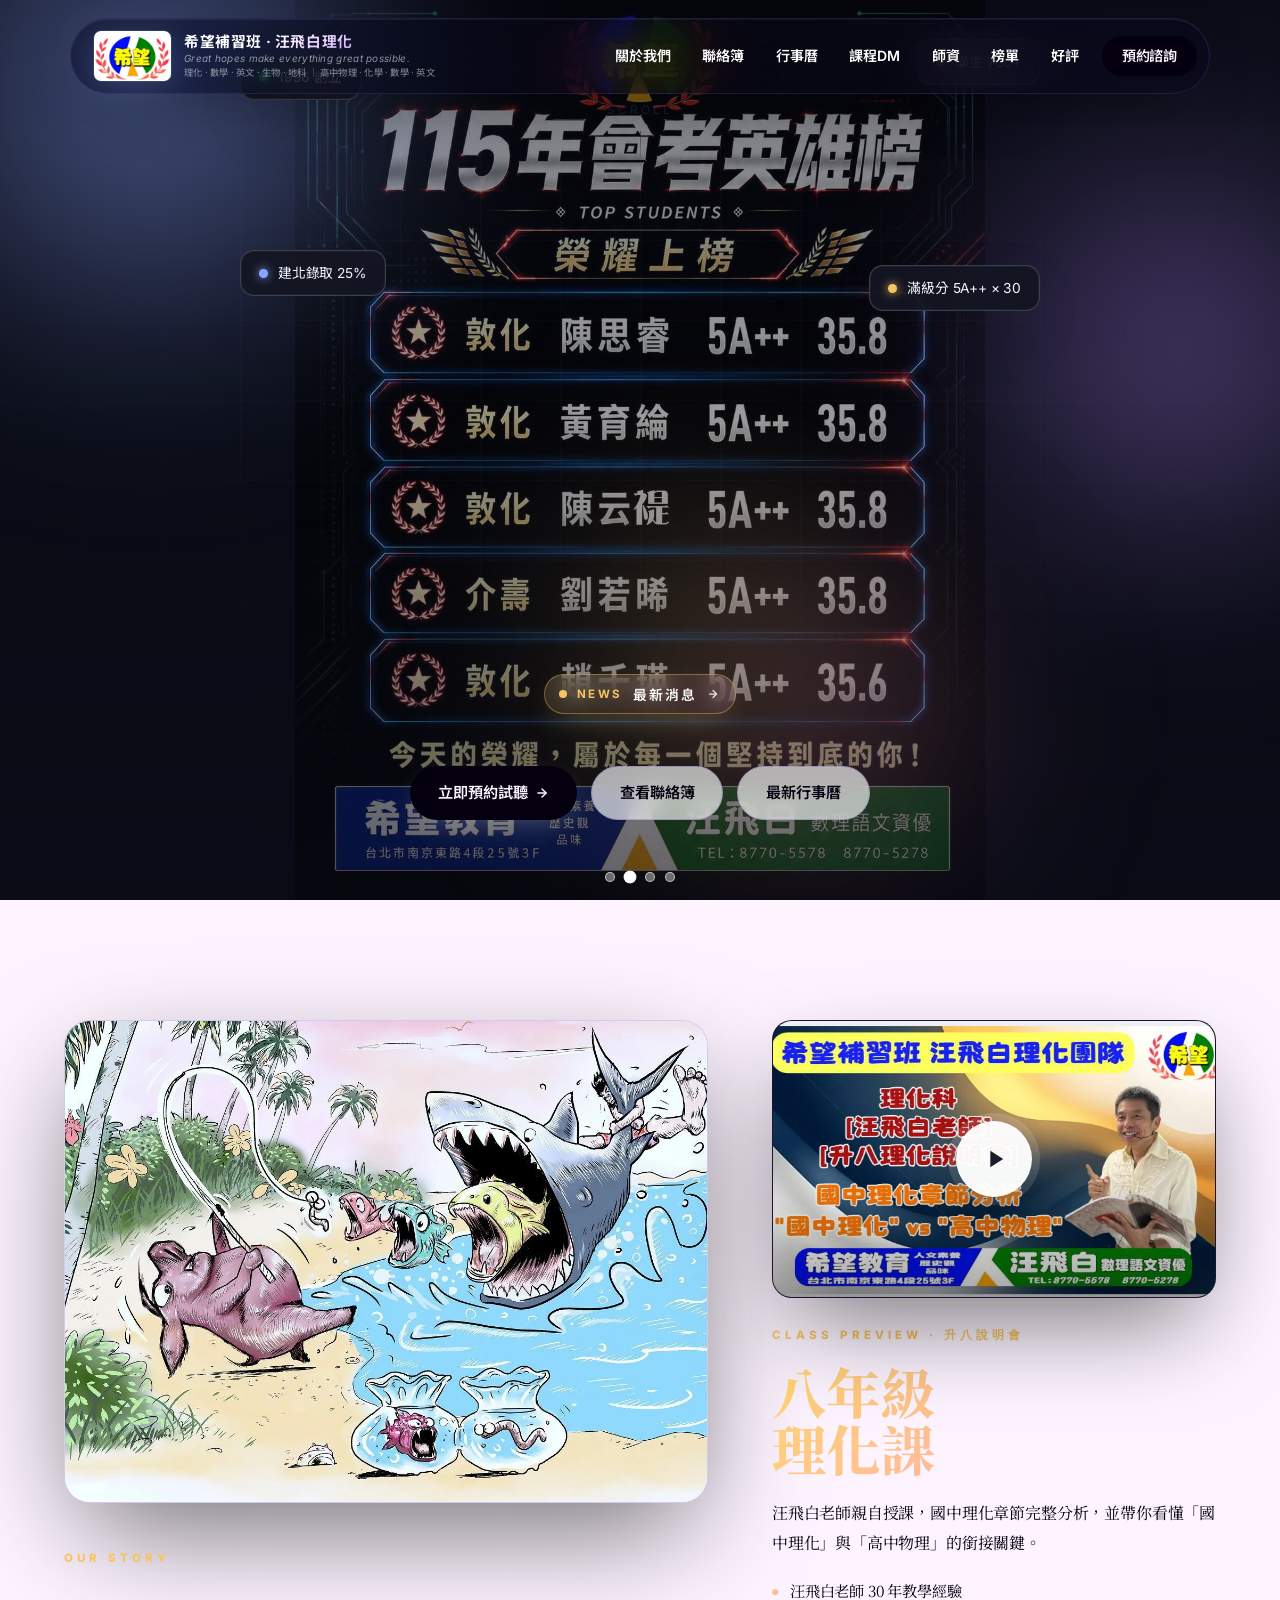
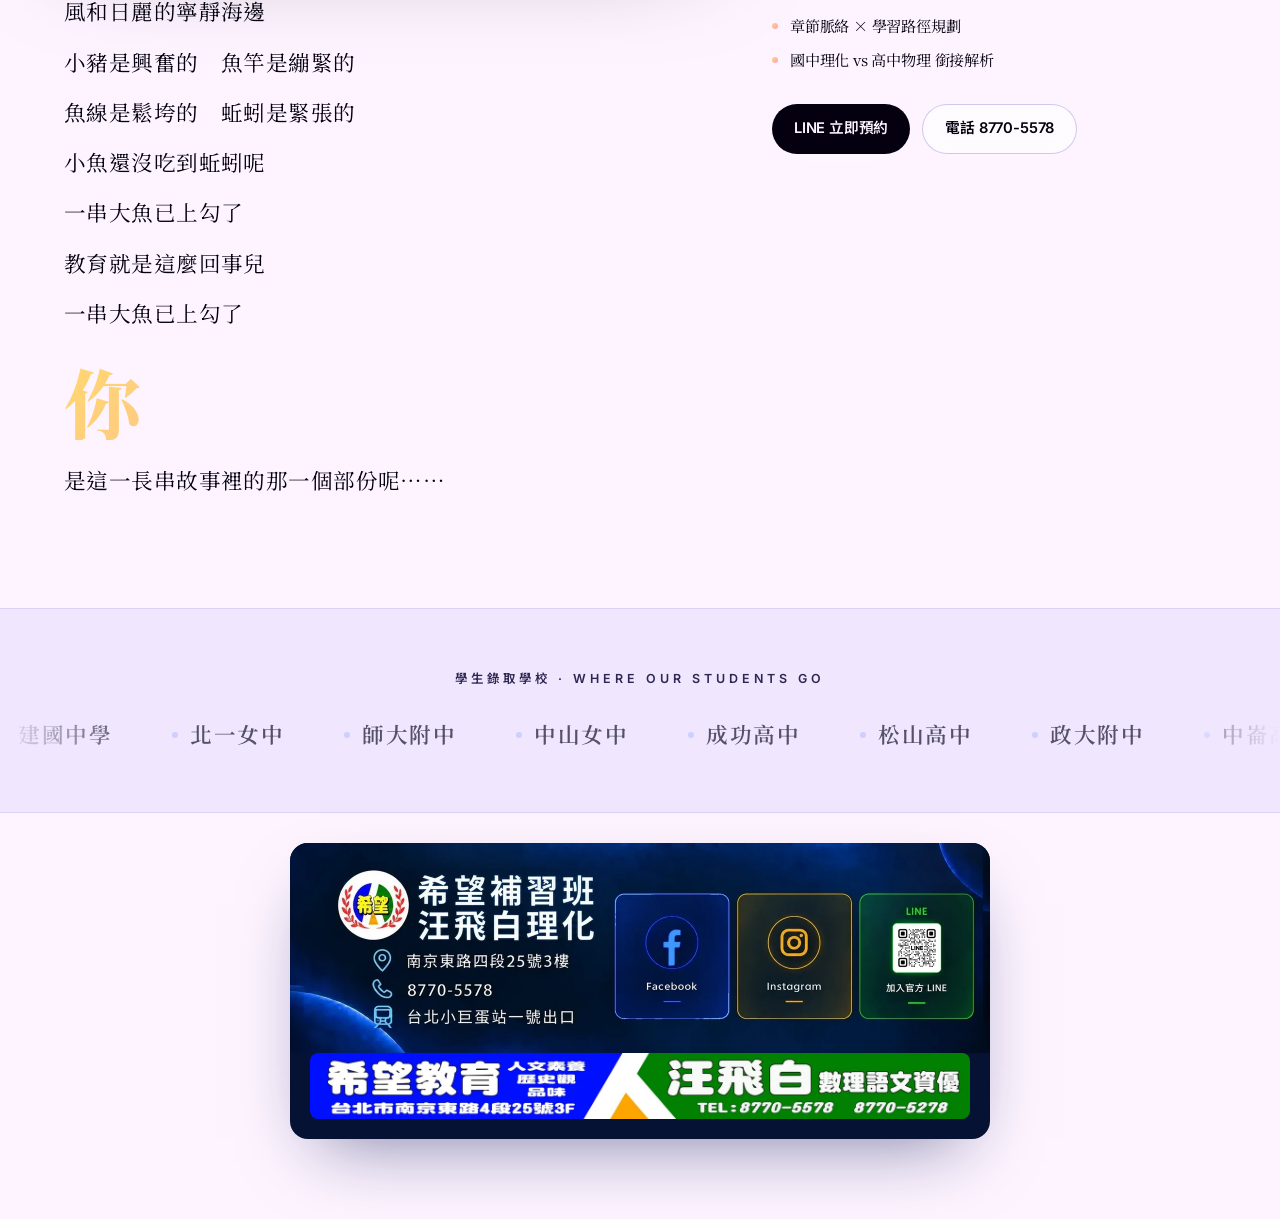
==== commit d3b32d10: "線上課程暫時隱藏（加開關）" ====
--- a/index.html
+++ b/index.html
@@ -5653,6 +5653,9 @@
     .exam-banner, .exam-banner::after, .exam-new { animation: none; }
   }
 
+  /* 線上課程暫時隱藏（由 window.ONLINE_OPEN 控制，見網頁開頭的開關） */
+  html:not(.online-open) [data-online] { display: none !important; }
+
   /* ========== 榜單 ========== */
   .honor {
     padding: 160px 0;
@@ -8911,6 +8914,10 @@
   window.HW_ON = on;
   if (on) document.documentElement.classList.add('halloween');
 })();
+/* ====== 線上課程：暫時隱藏 ======
+   要重新開放：把下面的 false 改成 true 就好（導覽列、手機底部列、線上課程頁會一起回來）。 */
+window.ONLINE_OPEN = false;
+if (window.ONLINE_OPEN) document.documentElement.classList.add('online-open');
 </script>
 <div class="scroll-progress" id="scrollProgress"></div>
 <div class="cursor-glow" id="cursorGlow"></div>
@@ -9116,7 +9123,7 @@
       <li><a href="#courses">聯絡簿</a></li>
       <li><a href="#calendar">行事曆</a></li>
       <li><a href="#dm">課程DM</a></li>
-      <li><a href="#online">線上課程</a></li>
+      <li data-online><a href="#online">線上課程</a></li>
       <li><a href="#teachers">師資</a></li>
       <li><a href="#honor">榜單</a></li>
       <li><a href="#testimonials">好評</a></li>
@@ -10012,7 +10019,7 @@
 </section>
 
 <!-- 線上課程專區 -->
-<section class="online-section" id="online" data-page="online">
+<section class="online-section" id="online" data-page="online" data-online>
   <div class="container">
     <div class="section-header">
       <span class="section-kicker">ONLINE COURSES</span>
@@ -13498,7 +13505,7 @@
       '#calendar': 'calendar', '#honor': 'honor', '#testimonials': 'testimonials',
       '#contact': 'contact'
     };
-    var VALID = { home:1, about:1, courses:1, dm:1, online:1, teachers:1, calendar:1, honor:1, testimonials:1, contact:1 };
+    var VALID = { home:1, about:1, courses:1, dm:1, online: window.ONLINE_OPEN ? 1 : 0, teachers:1, calendar:1, honor:1, testimonials:1, contact:1 };
 
     function setPage(name) {
       if (!name || !VALID[name]) name = 'home';
@@ -14061,7 +14068,7 @@
     <svg viewBox="0 0 24 24" fill="none" stroke="currentColor" stroke-width="2" stroke-linecap="round" stroke-linejoin="round"><circle cx="12" cy="8" r="3.6"/><path d="M4.5 20c0-3.9 3.4-6.3 7.5-6.3s7.5 2.4 7.5 6.3"/></svg>
     <span>師資</span>
   </a>
-  <a href="#online" class="mob-nav-item" data-page="online">
+  <a href="#online" class="mob-nav-item" data-page="online" data-online>
     <svg viewBox="0 0 24 24" fill="none" stroke="currentColor" stroke-width="2" stroke-linecap="round" stroke-linejoin="round"><polygon points="6 4 18 12 6 20 6 4" fill="currentColor" stroke="none"/></svg>
     <span>線上</span>
   </a>
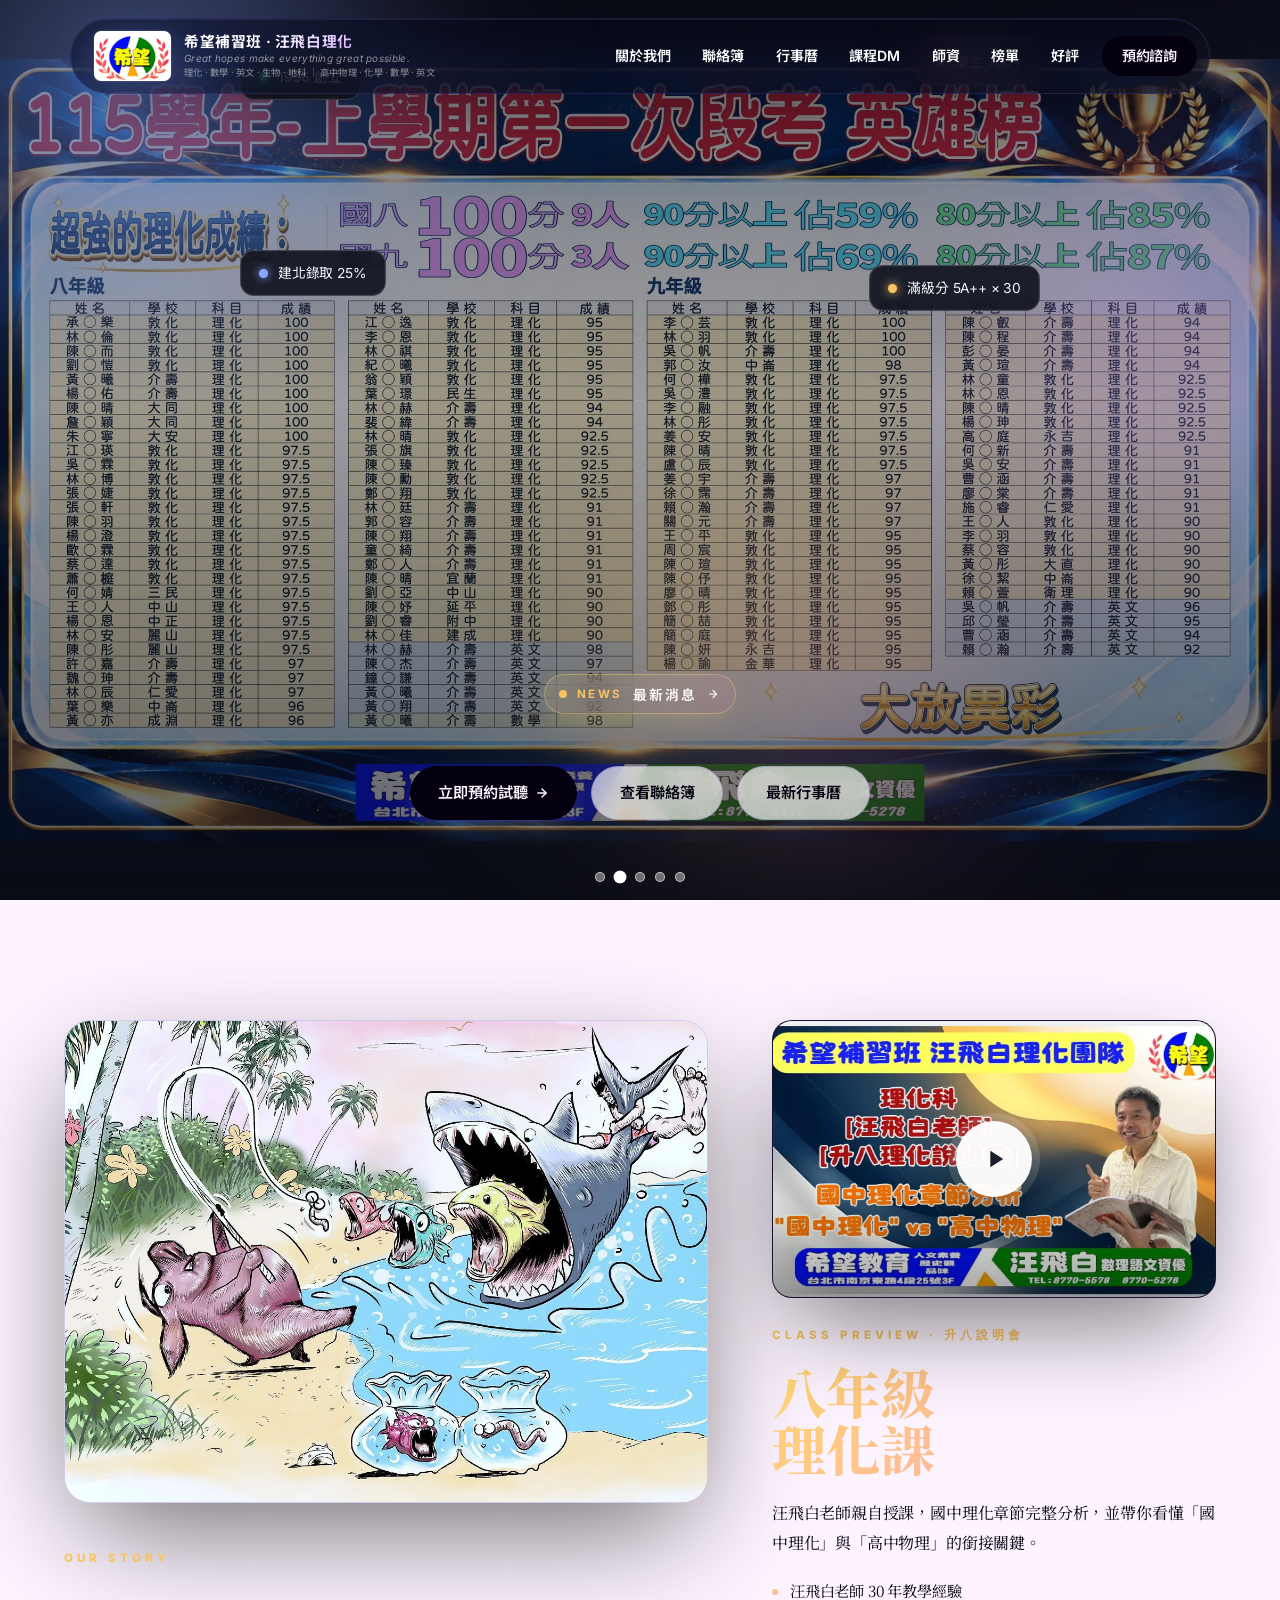
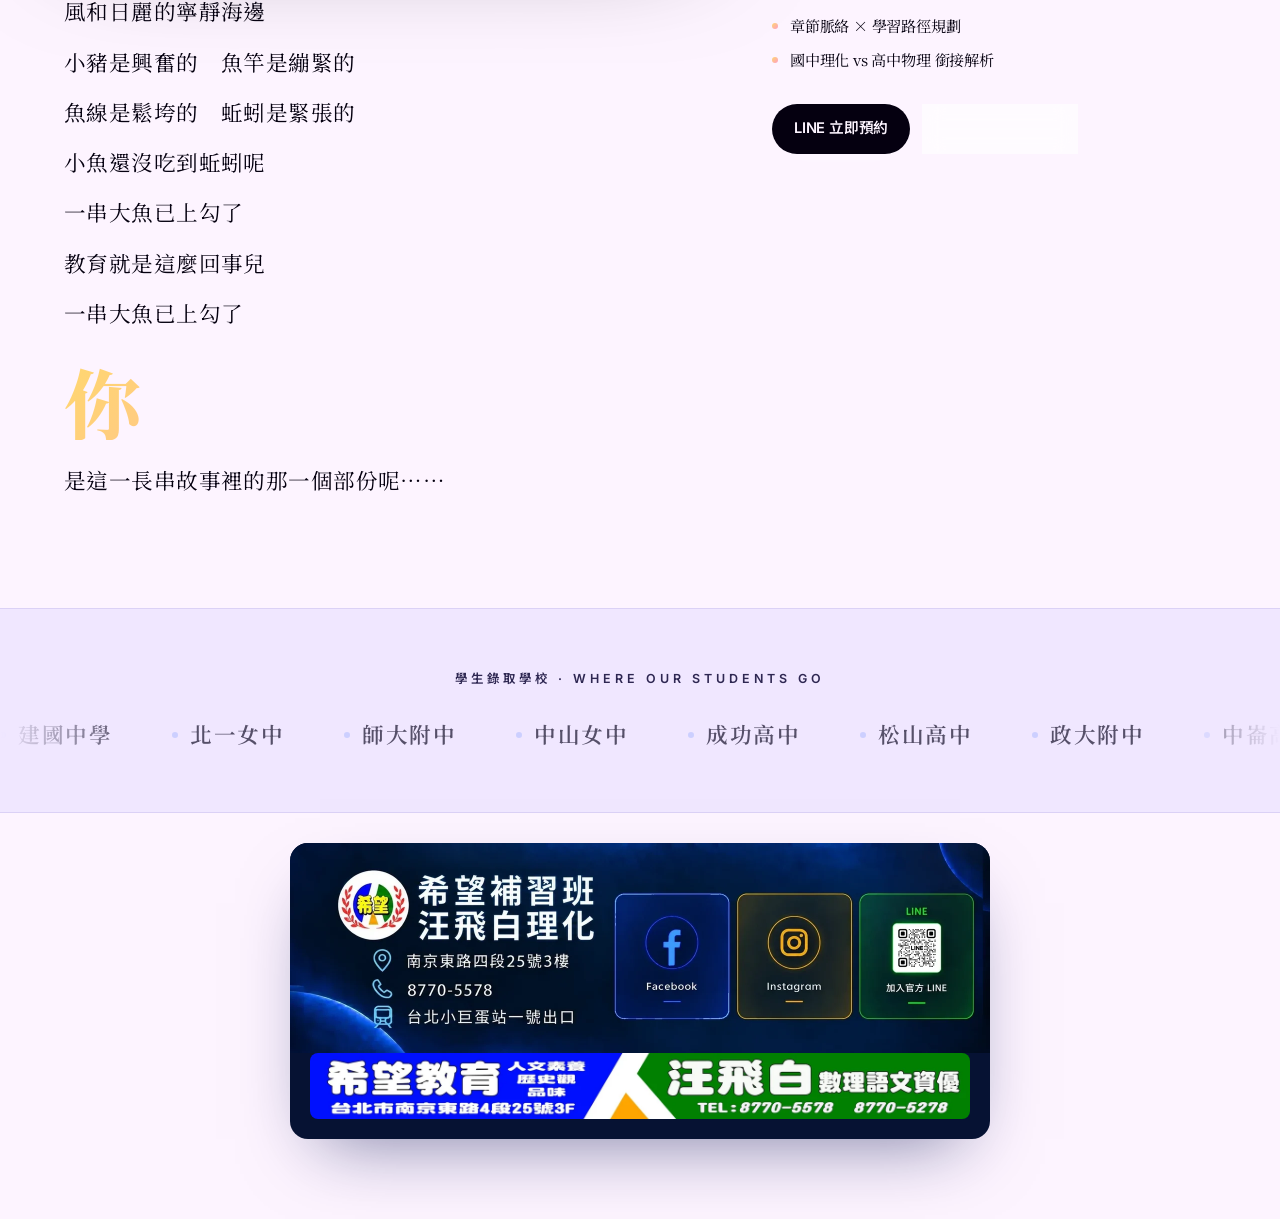
==== commit e5e87c98: "首頁輪播加入第一次段考英雄榜" ====
--- a/index.html
+++ b/index.html
@@ -2666,7 +2666,8 @@
 
   /* ===== 手機板 DM 橫向滑動 (國七 → 課表) ===== */
   .dm-mobile-swipe { display: none; }
-  @media (max-width: 720px) {
+  /* 手機、折疊機(含展開後的寬螢幕)、平板：只要是觸控裝置或窄螢幕，就用左右滑 */
+  @media (max-width: 720px), (hover: none) and (pointer: coarse) {
     .dm-layout { display: none !important; }
     .dm-mobile-swipe {
       display: flex;
@@ -2675,13 +2676,13 @@
       overflow-y: hidden;
       scroll-snap-type: x mandatory;
       -webkit-overflow-scrolling: touch;
-      padding: 20px 12%;
+      padding: 20px max(12%, calc((100% - 340px) / 2));
       margin: 0 -20px;
       scrollbar-width: none;
     }
     .dm-mobile-swipe::-webkit-scrollbar { display: none; }
     .dm-swipe-card {
-      flex: 0 0 76%;
+      flex: 0 0 min(76%, 340px);
       aspect-ratio: 3/4;
       scroll-snap-align: center;
       background: #fff;
@@ -5656,6 +5657,7 @@
   /* 線上課程暫時隱藏（由 window.ONLINE_OPEN 控制，見網頁開頭的開關） */
   html:not(.online-open) [data-online] { display: none !important; }
 
+  html:not(.show-114) [data-board114] { display: none !important; }
   /* ========== 榜單 ========== */
   .honor {
     padding: 160px 0;
@@ -8725,7 +8727,7 @@
     /* 手機：固定在左下角的小角落元件，浮在內容之上才點得到
        （桌機是漫遊的，維持在文字後面） */
     #hopeSprite {
-      width: 112px; height: 102px;  /* 同上，要容得下電子軌道 */
+      width: 76px; height: 69px;    /* 手機縮小（原本 112×102）；比例不變，電子軌道照樣放得下 */
       z-index: 900;                /* 低於導覽列 1000 與底部列 9999 */
       pointer-events: auto;
     }
@@ -8918,6 +8920,8 @@
    要重新開放：把下面的 false 改成 true 就好（導覽列、手機底部列、線上課程頁會一起回來）。 */
 window.ONLINE_OPEN = false;
 if (window.ONLINE_OPEN) document.documentElement.classList.add('online-open');
+  /* 114 上學期舊榜單：false = 隱藏；要放回來改成 true */
+  window.SHOW_114_BOARDS = false; if (window.SHOW_114_BOARDS) document.documentElement.classList.add('show-114');
 </script>
 <div class="scroll-progress" id="scrollProgress"></div>
 <div class="cursor-glow" id="cursorGlow"></div>
@@ -9139,6 +9143,7 @@
   <!-- Hero 背景輪播 (5 張可自動切換) -->
   <div class="hero-slides" id="heroSlides">
     <div class="hero-slide is-active" style="background-image: url('封面底圖.webp');"></div>
+    <div class="hero-slide is-contain" data-bg="榜單/115上學期第一次段考英雄榜-v2.webp"></div>
     <div class="hero-slide is-contain" data-bg="115會考英雄榜.webp"></div>
     <div class="hero-slide" data-bg="國八同樂會.webp"></div>
     <div class="hero-slide" data-bg="補習班環境/馬槽1.webp"></div>
@@ -11540,7 +11545,7 @@
         <span class="exam-new">NEW</span>
       </div>
       <div class="exam-img-wrap">
-        <img src="榜單/115上學期第一次段考英雄榜.webp" alt="115 學年度上學期第一次段考英雄榜 — 國八、國九理化多人滿分" width="2400" height="1467" loading="lazy" decoding="async" />
+        <img src="榜單/115上學期第一次段考英雄榜-v2.webp" alt="115 學年度上學期第一次段考英雄榜 — 國八、國九理化多人滿分" width="2400" height="1467" loading="lazy" decoding="async" />
         <span class="exam-zoom" aria-hidden="true">
           <svg width="18" height="18" viewBox="0 0 24 24" fill="none" stroke="currentColor" stroke-width="2.4" stroke-linecap="round" stroke-linejoin="round"><circle cx="11" cy="11" r="8"/><line x1="21" y1="21" x2="16.65" y2="16.65"/><line x1="11" y1="8" x2="11" y2="14"/><line x1="8" y1="11" x2="14" y2="11"/></svg>
           點開看完整名單
@@ -11551,7 +11556,7 @@
         <div class="exam-stats">
           <span class="exam-stat">國八理化 <b>100</b> 分 <b>9</b> 人</span>
           <span class="exam-stat">國九理化 <b>100</b> 分 <b>3</b> 人</span>
-          <span class="exam-stat">國八 90 分以上 <b>60%</b></span>
+          <span class="exam-stat">國八 90 分以上 <b>59%</b></span>
           <span class="exam-stat">國九 90 分以上 <b>69%</b></span>
         </div>
         <p class="exam-hint">超強的理化成績，大放異彩！點圖可放大查看每位同學的成績</p>
@@ -11560,7 +11565,7 @@
 
     <div class="champion-lightbox exam-lightbox" id="examLightbox" hidden>
       <button type="button" class="champion-lightbox-close" id="examLightboxClose" aria-label="關閉">×</button>
-      <img src="榜單/115上學期第一次段考英雄榜.webp" alt="115 學年度上學期第一次段考英雄榜" />
+      <img src="榜單/115上學期第一次段考英雄榜-v2.webp" alt="115 學年度上學期第一次段考英雄榜" />
       <span class="exam-lightbox-tip">左右滑動看完整名單</span>
     </div>
 
@@ -11663,7 +11668,7 @@
     <div class="honor-boards">
 
       <!-- 高中部 第一次段考 -->
-      <div class="honor-board fade-up">
+      <div class="honor-board fade-up" data-board114>
         <div class="honor-board-header">
           <span class="honor-board-kicker">SENIOR HIGH · MIDTERM 1</span>
           <h3 class="honor-board-title">114 上學期 <span class="accent">高中部第一次段考</span></h3>
@@ -11772,7 +11777,7 @@
       </div>
 
       <!-- 國中部 第三次段考 英雄榜 -->
-      <div class="honor-board fade-up">
+      <div class="honor-board fade-up" data-board114>
         <div class="honor-board-header">
           <span class="honor-board-kicker">JUNIOR HIGH · MIDTERM 3 · HEROES</span>
           <h3 class="honor-board-title">114 上學期 <span class="accent">國中部第三次段考英雄榜</span></h3>
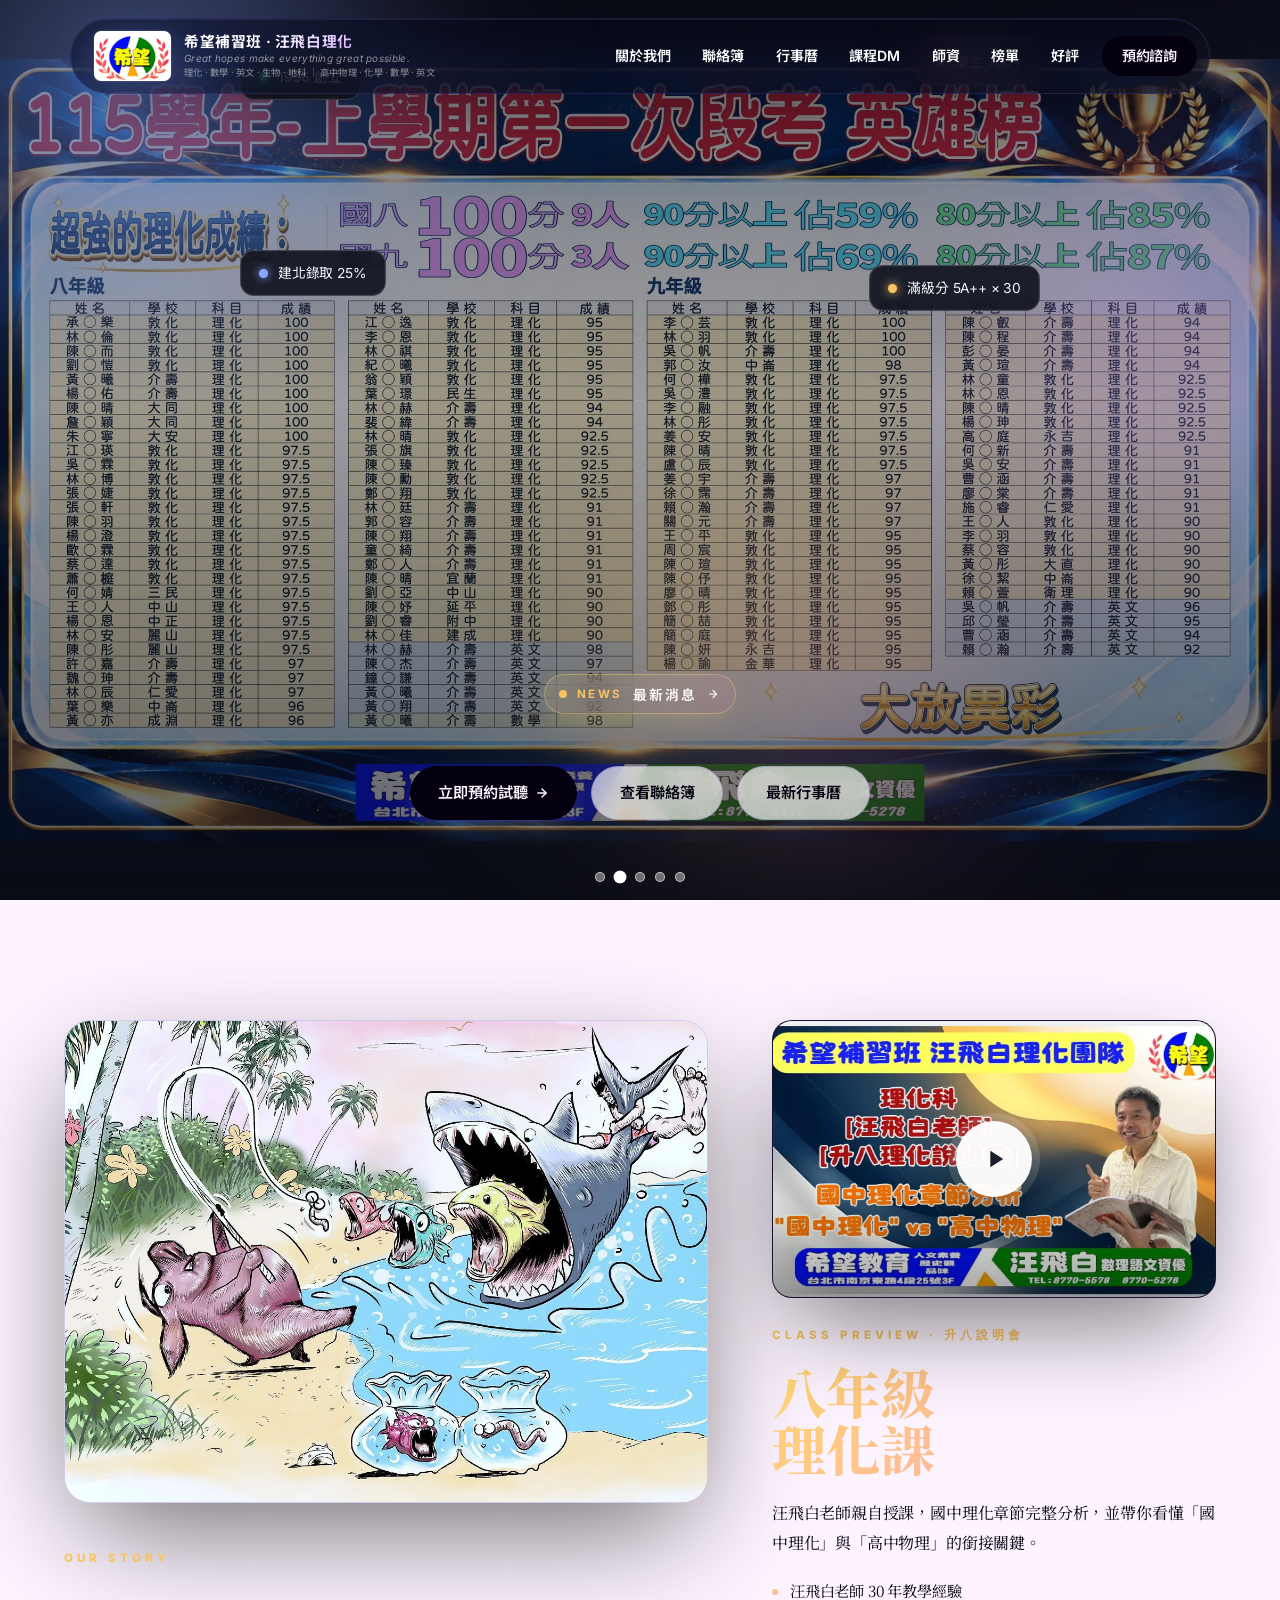
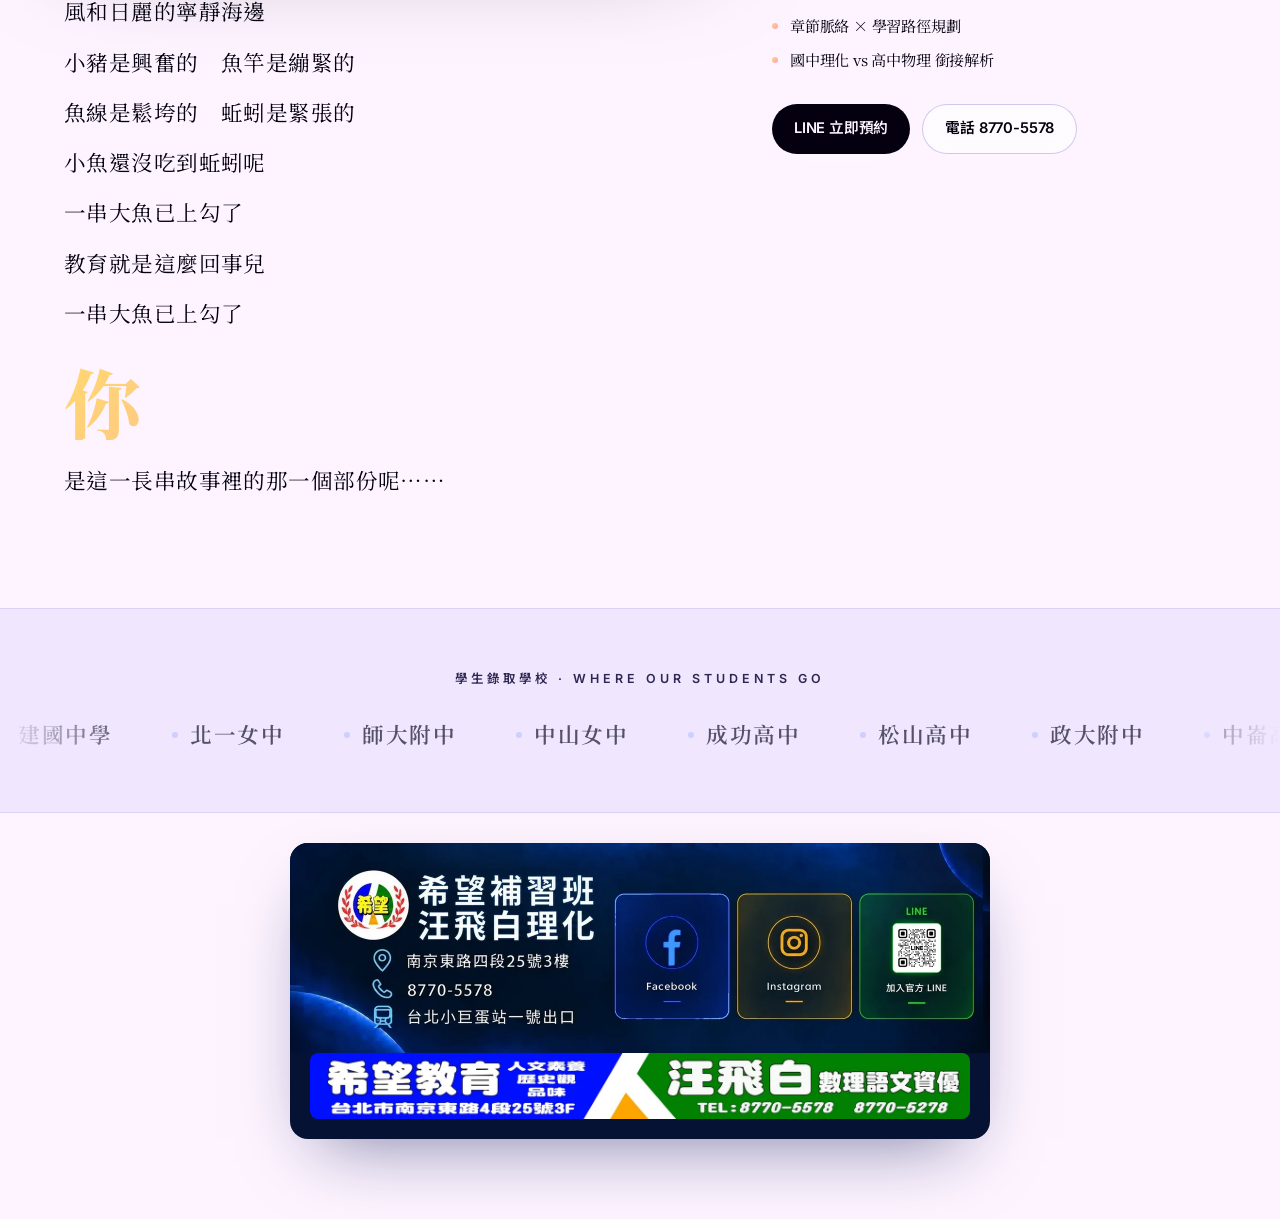
==== commit 68696642: "隱藏行事曆下方兩張公告卡" ====
--- a/index.html
+++ b/index.html
@@ -5658,6 +5658,7 @@
   html:not(.online-open) [data-online] { display: none !important; }
 
   html:not(.show-114) [data-board114] { display: none !important; }
+  html:not(.show-calcards) [data-calcards] { display: none !important; }
   /* ========== 榜單 ========== */
   .honor {
     padding: 160px 0;
@@ -8921,6 +8922,7 @@
 window.ONLINE_OPEN = false;
 if (window.ONLINE_OPEN) document.documentElement.classList.add('online-open');
   /* 114 上學期舊榜單：false = 隱藏；要放回來改成 true */
+  window.SHOW_CAL_CARDS = false; if (window.SHOW_CAL_CARDS) document.documentElement.classList.add('show-calcards');
   window.SHOW_114_BOARDS = false; if (window.SHOW_114_BOARDS) document.documentElement.classList.add('show-114');
 </script>
 <div class="scroll-progress" id="scrollProgress"></div>
@@ -11502,7 +11504,8 @@
       </div>
     </div>
 
-    <div class="calendar-grid fade-up">
+    <!-- 開課公告卡片：暫時隱藏。要放回來，把 window.SHOW_CAL_CARDS 改成 true -->
+    <div class="calendar-grid fade-up" data-calcards>
       <div class="calendar-card highlight">
         <div class="calendar-date">
           <span class="calendar-month">JUL</span>
@@ -12253,6 +12256,8 @@
         <button type="submit" class="form-submit"><span>送出諮詢表單 →</span></button>
         <div class="form-success" id="formSuccess">
           ✓ 已收到您的諮詢，我們會在 1 個工作日內與您聯繫。
+          <div style="margin-top:10px;font-size:.92rem;">想更快聯絡？一鍵把剛剛的內容傳到我們的官方 LINE：</div>
+          <a id="formLineBtn" class="btn btn-primary" href="https://page.line.me/745ajzxs" target="_blank" rel="noopener" style="margin-top:8px;display:inline-block;">傳送到官方 LINE →</a>
         </div>
       </form>
     </div>
@@ -13908,10 +13913,22 @@
     tmpForm.submit();
     setTimeout(function () { if (tmpForm.parentNode) tmpForm.parentNode.removeChild(tmpForm); }, 0);
 
+    // 官方 LINE 一鍵帶入訊息（家長只要按「傳送」，我們就能在 LINE 直接回覆）
+    // LINE_OA_ID：官方帳號的 Basic ID（含 @，例如 '@123abcde'）。留空就只開啟官方帳號頁面。
+    var LINE_OA_ID = '';
+    var lineBtn = document.getElementById('formLineBtn');
+    if (lineBtn) {
+      var txt = '您好，我在官網填了諮詢表單\n家長：' + parentName + '\n電話：' + phone +
+        (grade ? '\n年級：' + grade : '') + (interest ? '\n想了解：' + interest : '') +
+        (message ? '\n備註：' + message : '');
+      lineBtn.href = LINE_OA_ID
+        ? 'https://line.me/R/oaMessage/' + LINE_OA_ID + '/?' + encodeURIComponent(txt)
+        : 'https://page.line.me/745ajzxs';
+    }
     document.getElementById('formSuccess').style.display = 'block';
     form.reset();
     if (btn) { btn.disabled = false; if (btnLabel) btnLabel.textContent = btnOriginal || '送出諮詢表單 →'; }
-    setTimeout(function () { document.getElementById('formSuccess').style.display = 'none'; }, 6000);
+    setTimeout(function () { document.getElementById('formSuccess').style.display = 'none'; }, 60000);
     return false;
   }
 
